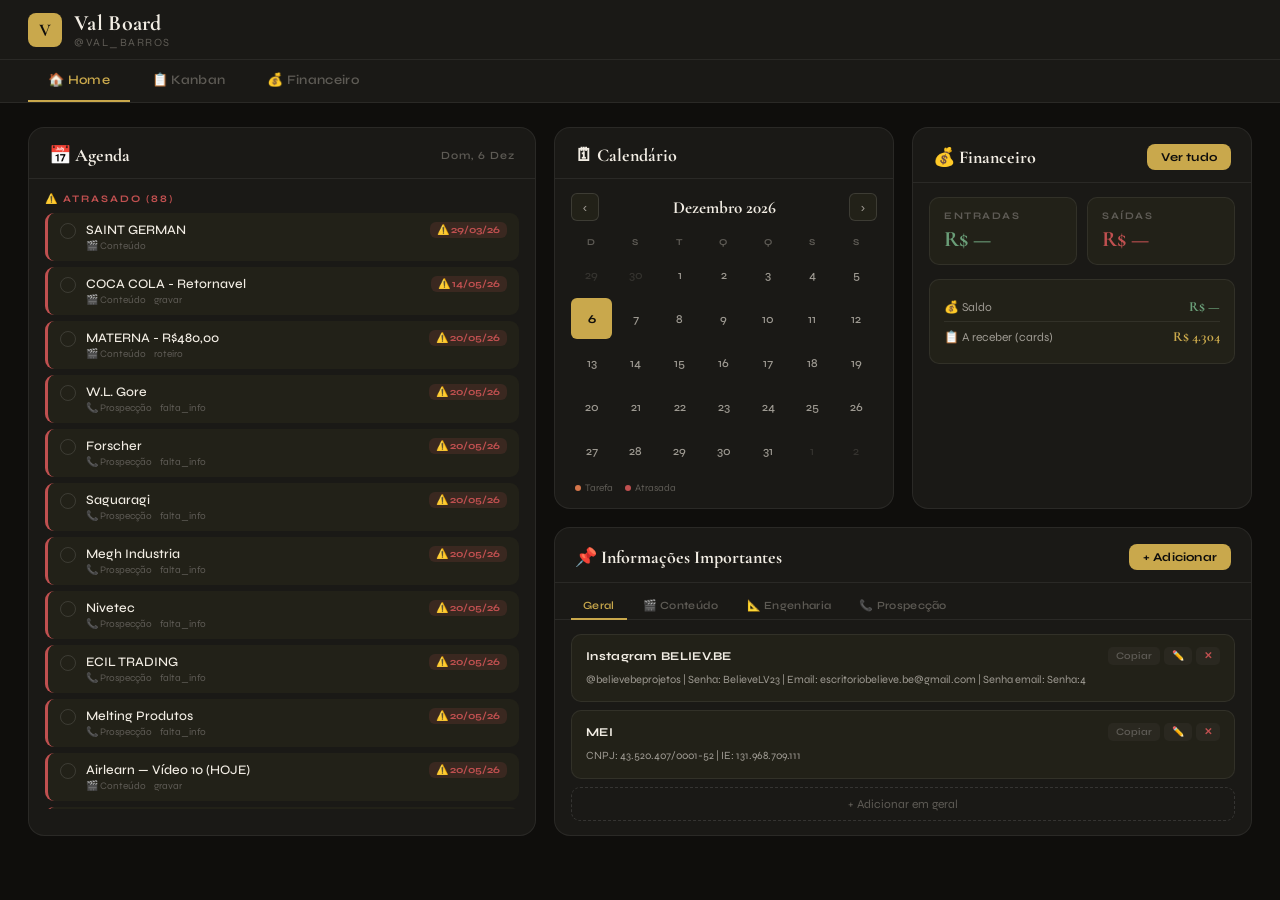
==== val-board.html @ 527e37a1 "Add files via upload" ====
<!DOCTYPE html>
<html lang="pt-BR">
<head>
<meta charset="UTF-8">
<meta name="viewport" content="width=device-width, initial-scale=1.0">
<title>Val Board – Gestão de Trabalhos</title>
<link href="https://fonts.googleapis.com/css2?family=Cormorant+Garamond:wght@600;700&family=Syne:wght@400;500;600;700&display=swap" rel="stylesheet">
<style>
* { margin: 0; padding: 0; box-sizing: border-box; }

:root {
  --bg: #0F0E0C;
  --surface: #1A1916;
  --surface2: #222118;
  --surface3: #2A2820;
  --border: rgba(255,255,255,0.07);
  --border2: rgba(255,255,255,0.12);
  --text: #F2EDE4;
  --text2: #9E9A92;
  --text3: #5E5B55;
  --gold: #C9A84C;
  --gold-dim: rgba(201,168,76,0.15);
  --gold-glow: rgba(201,168,76,0.08);
  --orange: #D4754A;
  --orange-dim: rgba(212,117,74,0.15);
  --blue: #5B8FA8;
  --blue-dim: rgba(91,143,168,0.15);
  --green: #6A9E78;
  --green-dim: rgba(106,158,120,0.15);
  --rose: #B87878;
  --rose-dim: rgba(184,120,120,0.15);
  --violet: #8B7AAD;
  --violet-dim: rgba(139,122,173,0.15);
  --red: #C05050;
  --red-dim: rgba(192,80,80,0.15);
}

body {
  font-family: 'Syne', sans-serif;
  background: var(--bg);
  color: var(--text);
  min-height: 100vh;
  overflow-x: hidden;
}

/* ── HEADER ── */
header {
  background: var(--surface);
  border-bottom: 1px solid var(--border);
  padding: 0 28px;
  height: 60px;
  display: flex;
  align-items: center;
  justify-content: space-between;
  position: sticky;
  top: 0;
  z-index: 100;
  backdrop-filter: blur(12px);
}

.brand {
  display: flex;
  align-items: center;
  gap: 12px;
}

.brand-icon {
  width: 34px;
  height: 34px;
  background: var(--gold);
  border-radius: 8px;
  display: flex;
  align-items: center;
  justify-content: center;
  font-family: 'Cormorant Garamond', serif;
  font-size: 18px;
  font-weight: 700;
  color: #0F0E0C;
  flex-shrink: 0;
}

.brand-name {
  font-family: 'Cormorant Garamond', serif;
  font-size: 22px;
  font-weight: 700;
  color: var(--text);
  letter-spacing: 0.3px;
}

.brand-handle {
  font-size: 11px;
  color: var(--text3);
  letter-spacing: 1.5px;
  text-transform: uppercase;
}

.header-right {
  display: flex;
  align-items: center;
  gap: 10px;
}

.btn-primary {
  background: var(--gold);
  color: #0F0E0C;
  border: none;
  padding: 9px 18px;
  border-radius: 8px;
  font-family: 'Syne', sans-serif;
  font-size: 13px;
  font-weight: 700;
  cursor: pointer;
  transition: all 0.2s;
  letter-spacing: 0.2px;
  white-space: nowrap;
}

.btn-primary:hover { background: #D4B460; transform: translateY(-1px); }

/* ── STATS ── */
.stats-row {
  display: flex;
  gap: 0;
  border-bottom: 1px solid var(--border);
  overflow-x: auto;
  background: var(--surface);
}

.stat-item {
  padding: 14px 28px;
  border-right: 1px solid var(--border);
  min-width: 140px;
  flex-shrink: 0;
}

.stat-value {
  font-family: 'Cormorant Garamond', serif;
  font-size: 26px;
  font-weight: 700;
  color: var(--text);
  line-height: 1;
  margin-bottom: 3px;
}

.stat-value.gold { color: var(--gold); }
.stat-value.green { color: var(--green); }
.stat-value.orange { color: var(--orange); }

.stat-label {
  font-size: 10px;
  color: var(--text3);
  letter-spacing: 1.5px;
  text-transform: uppercase;
  font-weight: 600;
}

/* ── FILTER BAR ── */
.filter-bar {
  padding: 12px 28px;
  display: flex;
  gap: 6px;
  align-items: center;
  border-bottom: 1px solid var(--border);
  overflow-x: auto;
  flex-wrap: wrap;
  background: var(--bg);
}

.filter-chip {
  padding: 5px 13px;
  border-radius: 20px;
  border: 1px solid var(--border2);
  background: var(--surface);
  font-family: 'Syne', sans-serif;
  font-size: 11px;
  font-weight: 600;
  cursor: pointer;
  color: var(--text2);
  transition: all 0.18s;
  white-space: nowrap;
  letter-spacing: 0.3px;
}

.filter-chip:hover, .filter-chip.active {
  border-color: var(--gold);
  color: var(--gold);
  background: var(--gold-dim);
}

.filter-chip.filter-due.active[data-due="overdue"] { border-color: var(--red); color: var(--red); background: var(--red-dim); }
.filter-chip.filter-due.active[data-due="today"] { border-color: var(--gold); color: var(--gold); background: var(--gold-dim); }
.filter-chip.filter-due.active[data-due="week"] { border-color: var(--blue); color: var(--blue); background: var(--blue-dim); }
.filter-chip.filter-due.active[data-due="nodue"] { border-color: var(--text3); color: var(--text2); background: var(--surface2); }
.filter-chip.filter-status.active { border-color: var(--violet); color: var(--violet); background: var(--violet-dim); }

.filter-chip.cat-conteudo.active { border-color: var(--orange); color: var(--orange); background: var(--orange-dim); }
.filter-chip.cat-engenharia.active { border-color: var(--blue); color: var(--blue); background: var(--blue-dim); }
.filter-chip.cat-prospeccao.active { border-color: var(--violet); color: var(--violet); background: var(--violet-dim); }
.filter-chip.cat-pessoal.active { border-color: var(--rose); color: var(--rose); background: var(--rose-dim); }

/* ── BOARD ── */
.board-wrap {
  padding: 24px 20px;
  overflow-x: auto;
  min-height: calc(100vh - 180px);
}

.board {
  display: flex;
  gap: 16px;
  align-items: flex-start;
  min-width: max-content;
}

/* ── COLUMNS ── */
.column {
  width: 290px;
  flex-shrink: 0;
  display: flex;
  flex-direction: column;
}

.col-header {
  display: flex;
  align-items: center;
  justify-content: space-between;
  padding: 0 4px;
  margin-bottom: 10px;
}

.col-title-wrap {
  display: flex;
  align-items: center;
  gap: 8px;
}

.col-bar {
  width: 3px;
  height: 18px;
  border-radius: 2px;
}

.col-name {
  font-size: 13px;
  font-weight: 700;
  color: var(--text);
  letter-spacing: 0.3px;
}

.col-badge {
  background: var(--surface2);
  color: var(--text3);
  border-radius: 10px;
  padding: 2px 8px;
  font-size: 11px;
  font-weight: 600;
}

.col-body {
  background: var(--surface);
  border-radius: 14px;
  border: 1px solid var(--border);
  padding: 10px;
  min-height: 120px;
  display: flex;
  flex-direction: column;
  gap: 8px;
  transition: border-color 0.2s, background 0.2s;
}

.col-body.drag-over {
  border-color: var(--gold);
  background: var(--gold-glow);
}

.col-add-btn {
  background: none;
  border: 1px dashed var(--border2);
  border-radius: 8px;
  padding: 8px 12px;
  width: 100%;
  cursor: pointer;
  font-family: 'Syne', sans-serif;
  font-size: 12px;
  color: var(--text3);
  transition: all 0.18s;
  text-align: left;
  display: flex;
  align-items: center;
  gap: 6px;
  margin-top: 2px;
}

.col-add-btn:hover {
  border-color: var(--gold);
  color: var(--gold);
  background: var(--gold-glow);
}

.empty-state {
  padding: 24px 0;
  text-align: center;
  color: var(--text3);
  font-size: 12px;
  line-height: 2;
}

/* ── CARDS ── */
.card {
  background: var(--surface2);
  border-radius: 10px;
  border: 1px solid var(--border);
  padding: 13px 14px;
  cursor: grab;
  transition: all 0.18s;
  position: relative;
  user-select: none;
  border-left: 3px solid transparent;
}

.card:hover {
  border-color: var(--border2);
  background: var(--surface3);
  transform: translateY(-1px);
  box-shadow: 0 6px 20px rgba(0,0,0,0.35);
}

.card.dragging { opacity: 0.4; cursor: grabbing; }

.card.cat-conteudo { border-left-color: var(--orange); }
.card.cat-engenharia { border-left-color: var(--blue); }
.card.cat-prospeccao { border-left-color: var(--violet); }
.card.cat-pessoal { border-left-color: var(--rose); }

.card-head {
  display: flex;
  align-items: flex-start;
  justify-content: space-between;
  gap: 8px;
  margin-bottom: 6px;
}

.card-title {
  font-size: 13px;
  font-weight: 600;
  color: var(--text);
  line-height: 1.45;
  flex: 1;
}

.card-menu {
  display: flex;
  gap: 2px;
  opacity: 0;
  transition: opacity 0.15s;
  flex-shrink: 0;
}

.card:hover .card-menu { opacity: 1; }

.card-btn {
  background: var(--surface3);
  border: none;
  cursor: pointer;
  padding: 4px 6px;
  border-radius: 5px;
  font-size: 12px;
  color: var(--text2);
  transition: all 0.15s;
  line-height: 1;
}

.card-btn:hover { background: var(--border2); color: var(--text); }

.card-desc {
  font-size: 11px;
  color: var(--text2);
  line-height: 1.55;
  margin-bottom: 10px;
}

.card-meta {
  display: flex;
  flex-wrap: wrap;
  gap: 5px;
  margin-bottom: 8px;
}

.chip {
  padding: 2px 8px;
  border-radius: 8px;
  font-size: 10px;
  font-weight: 700;
  letter-spacing: 0.5px;
  text-transform: uppercase;
}

.chip-conteudo { background: var(--orange-dim); color: var(--orange); }
.chip-engenharia { background: var(--blue-dim); color: var(--blue); }
.chip-prospeccao { background: var(--violet-dim); color: var(--violet); }
.chip-pessoal { background: var(--rose-dim); color: var(--rose); }
.chip-publi { background: var(--green-dim); color: var(--green); }
.chip-ugc { background: var(--gold-dim); color: var(--gold); }
.status-badge { padding: 2px 9px; border-radius: 8px; font-size: 10px; font-weight: 700; letter-spacing: 0.5px; display:inline-flex; align-items:center; gap:3px; }
.status-em_negociacao { background: rgba(91,143,168,0.2); color: #7AB8D4; }
.status-proposta_enviada { background: rgba(201,168,76,0.2); color: #D4B460; }
.status-fechado { background: rgba(106,158,120,0.25); color: #88CC99; }
.status-perdido { background: rgba(192,80,80,0.2); color: #D47070; }
.status-sem_interesse { background: rgba(255,255,255,0.06); color: #888480; }
.chip-urgente { background: var(--red-dim); color: var(--red); }
.chip-art { background: var(--blue-dim); color: var(--blue); }
.chip-medicao { background: rgba(106,158,120,0.15); color: #6A9E78; }
.chip-inicial { background: rgba(139,122,173,0.15); color: #8B7AAD; }
.chip-executivo { background: rgba(201,168,76,0.15); color: var(--gold); }
.chip-roteiro { background: rgba(91,143,168,0.18); color: #7AB8D4; }
.chip-gravar { background: rgba(212,117,74,0.18); color: #E8956A; }
.chip-editar { background: rgba(139,122,173,0.18); color: #A994CC; }
.chip-aguard_produto { background: rgba(201,168,76,0.18); color: #D4B460; }
.chip-aguard_aprov { background: rgba(192,80,80,0.18); color: #D47070; }
.chip-revisao { background: rgba(184,120,120,0.18); color: #CC9090; }
.chip-a_receber { background: rgba(106,158,120,0.22); color: #88CC99; }
.chip-ideia { background: rgba(255,255,255,0.06); color: #888480; }
.chip-apresentacao { background: rgba(91,143,168,0.18); color: #7AB8D4; }
.chip-reuniao { background: rgba(106,158,120,0.22); color: #88CC99; }
.chip-em_cotacao { background: rgba(201,168,76,0.22); color: #D4B460; }
.chip-linkedin { background: rgba(91,143,168,0.22); color: #5B8FA8; }
.chip-falta_info { background: rgba(192,80,80,0.18); color: #D47070; border: 1px dashed #D47070; }
.notes-preview li:hover > span:first-child { border-color: var(--gold) !important; background: var(--gold-dim); }
/* coluna mercado */
.col-mercado-bar { background: #6A9E78; }

/* ── NOTES EDITOR ── */
.notes-tabs {
  display: flex;
  gap: 2px;
  border-bottom: 1px solid var(--border);
  margin-bottom: 10px;
}

.notes-tab {
  padding: 6px 12px;
  background: none;
  border: none;
  border-bottom: 2px solid transparent;
  font-family: 'Syne', sans-serif;
  font-size: 11px;
  font-weight: 600;
  color: var(--text3);
  cursor: pointer;
  transition: all 0.15s;
  letter-spacing: 0.3px;
  margin-bottom: -1px;
}

.notes-tab.active { color: var(--gold); border-bottom-color: var(--gold); }
.notes-tab:hover { color: var(--text2); }

.notes-toolbar {
  display: flex;
  gap: 4px;
  flex-wrap: wrap;
  margin-bottom: 8px;
  padding: 6px 8px;
  background: var(--surface3);
  border-radius: 8px 8px 0 0;
  border: 1px solid var(--border2);
  border-bottom: none;
}

.notes-tool-btn {
  background: none;
  border: none;
  color: var(--text2);
  padding: 4px 8px;
  border-radius: 5px;
  cursor: pointer;
  font-size: 12px;
  font-family: 'Syne', sans-serif;
  font-weight: 600;
  transition: all 0.15s;
  line-height: 1;
}

.notes-tool-btn:hover { background: var(--border2); color: var(--text); }
.notes-tool-btn.separator { color: var(--border2); cursor: default; padding: 4px 2px; }
.notes-tool-btn.separator:hover { background: none; color: var(--border2); }

.notes-area {
  width: 100%;
  min-height: 200px;
  max-height: 400px;
  padding: 12px 14px;
  background: var(--surface2);
  border: 1px solid var(--border2);
  border-radius: 0 0 8px 8px;
  font-family: 'Syne', sans-serif;
  font-size: 13px;
  color: var(--text);
  outline: none;
  resize: vertical;
  line-height: 1.7;
  transition: border 0.18s;
}

.notes-area:focus { border-color: var(--gold); }

.notes-preview {
  min-height: 200px;
  max-height: 400px;
  overflow-y: auto;
  padding: 12px 14px;
  background: var(--surface2);
  border: 1px solid var(--border2);
  border-radius: 8px;
  font-size: 13px;
  color: var(--text2);
  line-height: 1.8;
  display: none;
}

.notes-preview.active { display: block; }

.notes-preview h1, .notes-preview h2, .notes-preview h3 {
  color: var(--text);
  font-family: 'Cormorant Garamond', serif;
  margin: 12px 0 6px;
}
.notes-preview h1 { font-size: 20px; }
.notes-preview h2 { font-size: 17px; }
.notes-preview h3 { font-size: 14px; color: var(--gold); }
.notes-preview strong { color: var(--text); font-weight: 700; }
.notes-preview em { color: var(--accent-light, #E8A870); font-style: italic; }
.notes-preview ul, .notes-preview ol { padding-left: 18px; margin: 6px 0; }
.notes-preview li { margin-bottom: 3px; }
.notes-preview hr { border: none; border-top: 1px solid var(--border2); margin: 12px 0; }
.notes-preview a { color: var(--blue); text-decoration: underline; }
.notes-preview code {
  background: var(--surface3);
  padding: 1px 5px;
  border-radius: 4px;
  font-family: monospace;
  font-size: 12px;
  color: var(--gold);
}
.notes-preview blockquote {
  border-left: 3px solid var(--gold);
  padding-left: 12px;
  color: var(--text3);
  margin: 8px 0;
}

/* Card note indicator */
.card-has-notes {
  display: inline-flex;
  align-items: center;
  gap: 3px;
  font-size: 10px;
  color: var(--text3);
  background: var(--surface3);
  padding: 2px 7px;
  border-radius: 6px;
  margin-top: 4px;
}
.chip-ugc { background: var(--gold-dim); color: var(--gold); }
.status-badge { padding: 2px 9px; border-radius: 8px; font-size: 10px; font-weight: 700; letter-spacing: 0.5px; display:inline-flex; align-items:center; gap:3px; }
.status-em_negociacao { background: rgba(91,143,168,0.2); color: #7AB8D4; }
.status-proposta_enviada { background: rgba(201,168,76,0.2); color: #D4B460; }
.status-fechado { background: rgba(106,158,120,0.25); color: #88CC99; }
.status-perdido { background: rgba(192,80,80,0.2); color: #D47070; }
.status-sem_interesse { background: rgba(255,255,255,0.06); color: #888480; }

.card-footer {
  display: flex;
  align-items: center;
  justify-content: space-between;
  gap: 6px;
}

.card-due {
  font-size: 10px;
  color: var(--text3);
  display: flex;
  align-items: center;
  gap: 4px;
  font-weight: 600;
  letter-spacing: 0.3px;
}

.card-due.overdue { color: var(--red); }
.card-due.soon { color: var(--gold); }

.card-value {
  font-family: 'Cormorant Garamond', serif;
  font-size: 15px;
  font-weight: 700;
  color: var(--gold);
  letter-spacing: 0.3px;
}

.priority-dot {
  width: 6px;
  height: 6px;
  border-radius: 50%;
  flex-shrink: 0;
}

.dot-high { background: var(--red); }
.dot-medium { background: var(--gold); }
.dot-low { background: var(--green); }

/* ── MODAL ── */
.overlay {
  display: none;
  position: fixed;
  inset: 0;
  background: rgba(0,0,0,0.75);
  z-index: 300;
  align-items: center;
  justify-content: center;
  padding: 20px;
  backdrop-filter: blur(4px);
}

.overlay.show { display: flex; }

.modal {
  background: var(--surface);
  border: 1px solid var(--border2);
  border-radius: 18px;
  padding: 28px;
  width: 100%;
  max-width: 520px;
  max-height: 90vh;
  overflow-y: auto;
  animation: popIn 0.22s ease;
  box-shadow: 0 30px 80px rgba(0,0,0,0.6);
}

@keyframes popIn {
  from { opacity: 0; transform: scale(0.95) translateY(10px); }
  to { opacity: 1; transform: scale(1) translateY(0); }
}

.modal-title {
  font-family: 'Cormorant Garamond', serif;
  font-size: 24px;
  font-weight: 700;
  color: var(--text);
  margin-bottom: 22px;
}

.form-group { margin-bottom: 14px; }

.form-label {
  display: block;
  font-size: 10px;
  font-weight: 700;
  letter-spacing: 1.8px;
  text-transform: uppercase;
  color: var(--text3);
  margin-bottom: 6px;
}

.form-input,
.form-select,
.form-textarea {
  width: 100%;
  padding: 10px 14px;
  background: var(--surface2);
  border: 1px solid var(--border2);
  border-radius: 9px;
  font-family: 'Syne', sans-serif;
  font-size: 13px;
  color: var(--text);
  outline: none;
  transition: border 0.18s;
  -webkit-appearance: none;
}

.form-input:focus,
.form-select:focus,
.form-textarea:focus {
  border-color: var(--gold);
}

.form-select option { background: var(--surface2); }
.form-textarea { resize: vertical; min-height: 70px; line-height: 1.5; }

.form-row {
  display: grid;
  grid-template-columns: 1fr 1fr;
  gap: 12px;
}

.form-row-3 {
  display: grid;
  grid-template-columns: 1fr 1fr 1fr;
  gap: 12px;
}

.currency-wrap { position: relative; }
.currency-symbol {
  position: absolute;
  left: 12px;
  top: 50%;
  transform: translateY(-50%);
  font-family: 'Cormorant Garamond', serif;
  font-size: 15px;
  color: var(--gold);
  font-weight: 700;
  pointer-events: none;
}

.currency-wrap .form-input { padding-left: 28px; }

.modal-actions {
  display: flex;
  gap: 10px;
  justify-content: flex-end;
  margin-top: 22px;
}

.btn-cancel {
  padding: 9px 18px;
  border-radius: 8px;
  border: 1px solid var(--border2);
  background: none;
  font-family: 'Syne', sans-serif;
  font-size: 13px;
  font-weight: 600;
  cursor: pointer;
  color: var(--text2);
  transition: all 0.18s;
}

.btn-cancel:hover { background: var(--surface2); color: var(--text); }

/* ── SCROLLBAR ── */
::-webkit-scrollbar { width: 5px; height: 5px; }
::-webkit-scrollbar-track { background: transparent; }
::-webkit-scrollbar-thumb { background: var(--surface3); border-radius: 3px; }

/* ── CONFIRM DELETE ── */
.confirm-overlay {
  display: none;
  position: fixed;
  inset: 0;
  background: rgba(0,0,0,0.75);
  z-index: 400;
  align-items: center;
  justify-content: center;
  padding: 20px;
}

.confirm-overlay.show { display: flex; }

.confirm-box {
  background: var(--surface);
  border: 1px solid var(--border2);
  border-radius: 14px;
  padding: 24px 28px;
  width: 100%;
  max-width: 360px;
  text-align: center;
  box-shadow: 0 20px 60px rgba(0,0,0,0.6);
  animation: popIn 0.18s ease;
}

.confirm-box h3 {
  font-family: 'Cormorant Garamond', serif;
  font-size: 20px;
  color: var(--text);
  margin-bottom: 8px;
}

.confirm-box p {
  font-size: 13px;
  color: var(--text2);
  margin-bottom: 20px;
  line-height: 1.6;
}

.confirm-actions { display: flex; gap: 10px; justify-content: center; }

.btn-danger {
  padding: 9px 20px;
  border-radius: 8px;
  border: none;
  background: var(--red);
  color: white;
  font-family: 'Syne', sans-serif;
  font-size: 13px;
  font-weight: 700;
  cursor: pointer;
  transition: all 0.18s;
}

.btn-danger:hover { filter: brightness(1.15); }

/* ── NAV TABS ── */
.nav-tabs {
  display: flex;
  gap: 2px;
  padding: 0 28px;
  background: var(--surface);
  border-bottom: 1px solid var(--border);
}

.nav-tab {
  padding: 12px 20px;
  background: none;
  border: none;
  border-bottom: 2px solid transparent;
  font-family: 'Syne', sans-serif;
  font-size: 13px;
  font-weight: 600;
  color: var(--text3);
  cursor: pointer;
  transition: all 0.18s;
  letter-spacing: 0.3px;
  display: flex;
  align-items: center;
  gap: 7px;
}

.nav-tab:hover { color: var(--text2); }
.nav-tab.active { color: var(--gold); border-bottom-color: var(--gold); }

/* ── PAGE VIEWS ── */
.page { display: none; }
.page.active { display: block; }

/* ── HOME PAGE ── */
.home-wrap {
  padding: 24px 28px;
  max-width: 1400px;
  margin: 0 auto;
}

.home-grid {
  display: grid;
  grid-template-columns: 1fr;
  gap: 16px;
}

@media (min-width: 768px) {
  .home-grid {
    grid-template-columns: 1fr 1fr;
    gap: 18px;
  }
  .home-agenda {
    grid-row: span 2;
  }
}

@media (min-width: 1100px) {
  .home-grid {
    grid-template-columns: 1fr 340px 340px;
  }
  .home-agenda {
    grid-row: span 2;
  }
}

/* ── HOME SECTIONS ── */
.home-section {
  background: var(--surface);
  border: 1px solid var(--border);
  border-radius: 16px;
  overflow: hidden;
}

.home-section-head {
  display: flex;
  align-items: center;
  justify-content: space-between;
  padding: 16px 20px 12px;
  border-bottom: 1px solid var(--border);
}

.home-section-title {
  font-family: 'Cormorant Garamond', serif;
  font-size: 18px;
  font-weight: 700;
  color: var(--text);
  display: flex;
  align-items: center;
  gap: 8px;
}

.home-section-body { padding: 14px 16px; }

/* ── TODAY / TASKS SECTION ── */
.task-group { margin-bottom: 16px; }

.task-group-label {
  font-size: 10px;
  font-weight: 700;
  letter-spacing: 2px;
  text-transform: uppercase;
  margin-bottom: 8px;
  display: flex;
  align-items: center;
  gap: 6px;
}

.label-overdue { color: var(--red); }
.label-today { color: var(--gold); }
.label-soon { color: var(--blue); }

.task-item {
  display: flex;
  align-items: flex-start;
  gap: 10px;
  padding: 9px 12px;
  background: var(--surface2);
  border-radius: 9px;
  margin-bottom: 6px;
  border-left: 3px solid transparent;
  cursor: pointer;
  transition: all 0.15s;
}

.task-item:hover { background: var(--surface3); }
.task-item.overdue { border-left-color: var(--red); }
.task-item.today { border-left-color: var(--gold); }
.task-item.soon { border-left-color: var(--blue); }

.task-check {
  width: 16px;
  height: 16px;
  border-radius: 50%;
  border: 1.5px solid var(--border2);
  flex-shrink: 0;
  margin-top: 1px;
  cursor: pointer;
  transition: all 0.15s;
}

.task-check:hover { border-color: var(--gold); background: var(--gold-dim); }

.task-info { flex: 1; min-width: 0; }

.task-name {
  font-size: 13px;
  font-weight: 500;
  color: var(--text);
  white-space: nowrap;
  overflow: hidden;
  text-overflow: ellipsis;
  margin-bottom: 2px;
}

.task-meta {
  font-size: 10px;
  color: var(--text3);
  display: flex;
  gap: 8px;
}

.task-due-badge {
  font-size: 10px;
  font-weight: 700;
  padding: 2px 7px;
  border-radius: 6px;
  flex-shrink: 0;
}

.badge-overdue { background: var(--red-dim); color: var(--red); }
.badge-today { background: var(--gold-dim); color: var(--gold); }
.badge-soon { background: var(--blue-dim); color: var(--blue); }

.no-tasks {
  text-align: center;
  padding: 24px;
  color: var(--text3);
  font-size: 13px;
}

/* ── CALENDAR ── */
.calendar-wrap { padding: 14px 16px; }

.cal-nav {
  display: flex;
  align-items: center;
  justify-content: space-between;
  margin-bottom: 12px;
}

.cal-month {
  font-family: 'Cormorant Garamond', serif;
  font-size: 17px;
  font-weight: 700;
  color: var(--text);
}

.cal-nav-btn {
  background: var(--surface2);
  border: 1px solid var(--border2);
  color: var(--text2);
  width: 28px;
  height: 28px;
  border-radius: 6px;
  cursor: pointer;
  font-size: 13px;
  transition: all 0.15s;
  display: flex;
  align-items: center;
  justify-content: center;
}

.cal-nav-btn:hover { background: var(--surface3); color: var(--text); }

.cal-grid {
  display: grid;
  grid-template-columns: repeat(7, 1fr);
  gap: 3px;
}

.cal-day-name {
  font-size: 9px;
  font-weight: 700;
  letter-spacing: 1px;
  text-transform: uppercase;
  color: var(--text3);
  text-align: center;
  padding: 4px 0;
}

.cal-day {
  aspect-ratio: 1;
  display: flex;
  align-items: center;
  justify-content: center;
  border-radius: 6px;
  font-size: 12px;
  color: var(--text2);
  cursor: pointer;
  transition: all 0.15s;
  position: relative;
  font-weight: 500;
}

.cal-day:hover { background: var(--surface2); color: var(--text); }
.cal-day.other-month { color: var(--text3); opacity: 0.4; }
.cal-day.today { background: var(--gold); color: #0F0E0C; font-weight: 700; }
.cal-day.has-task::after {
  content: '';
  position: absolute;
  bottom: 3px;
  left: 50%;
  transform: translateX(-50%);
  width: 4px;
  height: 4px;
  border-radius: 50%;
  background: var(--orange);
}
.cal-day.today.has-task::after { background: #0F0E0C; }
.cal-day.has-overdue::after { background: var(--red); }

/* ── FINANCIAL ── */
.fin-grid {
  display: grid;
  grid-template-columns: 1fr 1fr;
  gap: 10px;
  margin-bottom: 14px;
}

.fin-card {
  background: var(--surface2);
  border-radius: 10px;
  padding: 12px 14px;
  border: 1px solid var(--border);
}

.fin-label {
  font-size: 10px;
  font-weight: 700;
  letter-spacing: 1.5px;
  text-transform: uppercase;
  color: var(--text3);
  margin-bottom: 4px;
}

.fin-value {
  font-family: 'Cormorant Garamond', serif;
  font-size: 22px;
  font-weight: 700;
}

.fin-value.receivable { color: var(--gold); }
.fin-value.received { color: var(--green); }
.fin-value.engenharia { color: var(--blue); }
.fin-value.conteudo { color: var(--orange); }

.fin-breakdown {
  background: var(--surface2);
  border-radius: 10px;
  padding: 12px 14px;
  border: 1px solid var(--border);
}

.fin-row {
  display: flex;
  align-items: center;
  justify-content: space-between;
  padding: 6px 0;
  border-bottom: 1px solid var(--border);
  font-size: 12px;
}

.fin-row:last-child { border-bottom: none; }
.fin-row-label { color: var(--text2); display: flex; align-items: center; gap: 6px; }
.fin-row-val { font-weight: 700; color: var(--text); font-family: 'Cormorant Garamond', serif; font-size: 14px; }

/* ── INFO / LOGINS ── */
.info-tabs {
  display: flex;
  gap: 4px;
  padding: 10px 16px 0;
  border-bottom: 1px solid var(--border);
  flex-wrap: wrap;
}

.info-tab {
  padding: 6px 12px;
  background: none;
  border: none;
  border-bottom: 2px solid transparent;
  font-family: 'Syne', sans-serif;
  font-size: 11px;
  font-weight: 600;
  color: var(--text3);
  cursor: pointer;
  transition: all 0.15s;
  letter-spacing: 0.3px;
  margin-bottom: -1px;
}

.info-tab.active { color: var(--gold); border-bottom-color: var(--gold); }
.info-tab:hover { color: var(--text2); }

.info-panel { display: none; padding: 14px 16px; }
.info-panel.active { display: block; }

.info-item {
  background: var(--surface2);
  border-radius: 10px;
  padding: 12px 14px;
  margin-bottom: 8px;
  border: 1px solid var(--border);
  position: relative;
}

.info-item-head {
  display: flex;
  align-items: center;
  justify-content: space-between;
  margin-bottom: 6px;
}

.info-item-title {
  font-size: 12px;
  font-weight: 700;
  color: var(--text);
  letter-spacing: 0.3px;
}

.info-item-body {
  font-size: 11px;
  color: var(--text2);
  line-height: 1.7;
  white-space: pre-wrap;
  word-break: break-all;
}

.info-copy-btn {
  background: var(--surface3);
  border: none;
  color: var(--text3);
  padding: 3px 8px;
  border-radius: 5px;
  font-size: 10px;
  cursor: pointer;
  transition: all 0.15s;
  font-family: 'Syne', sans-serif;
  font-weight: 600;
}

.info-copy-btn:hover { background: var(--border2); color: var(--text); }

.info-add-btn {
  width: 100%;
  padding: 9px;
  background: none;
  border: 1px dashed var(--border2);
  border-radius: 9px;
  color: var(--text3);
  font-family: 'Syne', sans-serif;
  font-size: 12px;
  cursor: pointer;
  transition: all 0.15s;
  display: flex;
  align-items: center;
  justify-content: center;
  gap: 6px;
}

.info-add-btn:hover { border-color: var(--gold); color: var(--gold); background: var(--gold-glow); }

/* ── INFO MODAL ── */
.info-modal {
  background: var(--surface);
  border: 1px solid var(--border2);
  border-radius: 18px;
  padding: 28px;
  width: 100%;
  max-width: 440px;
  box-shadow: 0 30px 80px rgba(0,0,0,0.6);
  animation: popIn 0.22s ease;
}

/* ── RESPONSIVE ── */
@media (max-width: 1100px) {
  .home-grid { grid-template-columns: 1fr 1fr; }
}
/* Mobile first */
.home-wrap { padding: 12px; }

@media (min-width: 768px) {
  .home-wrap { padding: 20px 24px; }
  .home-info { grid-column: 2 / 3; }
}

@media (min-width: 1100px) {
  .home-wrap { padding: 24px 28px; }
  .home-info { grid-column: 2 / 4; }
}

@media (max-width: 767px) {
  .nav-tab { padding: 10px 10px; font-size: 11px; gap: 4px; }
  .stats-row { flex-wrap: nowrap; overflow-x: auto; }
  .stat-item { min-width: 90px; padding: 10px 14px; }
  .stat-value { font-size: 20px; }
  .home-section-title { font-size: 15px; }
  .board-wrap { padding: 10px 6px; }
  .column { width: 250px; }
  .task-item { padding: 8px 10px; }
  .task-name { font-size: 12px; }
  .home-section-body { padding: 10px 12px; }
  .header { padding: 0 16px; }
  .brand-name { font-size: 18px; }
}
</style>
</head>
<body>

<!-- HEADER -->
<header>
  <div class="brand">
    <div class="brand-icon">V</div>
    <div>
      <div class="brand-name">Val Board</div>
      <div class="brand-handle">@val_barros</div>
    </div>
  </div>
  <div class="header-right" style="display:flex;align-items:center;gap:10px;">
    <span id="syncStatus" style="font-size:10px;color:var(--text3);letter-spacing:1px;"></span>
    <button class="btn-primary" id="btnNovaTask" onclick="openModal()" style="display:none">+ Nova tarefa</button>
  </div>
</header>

<!-- NAV TABS -->
<div class="nav-tabs">
  <button class="nav-tab active" onclick="switchPage('home',this)">🏠 Home</button>
  <button class="nav-tab" onclick="switchPage('kanban',this)">📋 Kanban</button>
  <button class="nav-tab" onclick="switchPage('financeiro',this)">💰 Financeiro</button>
</div>

<!-- HOME PAGE -->
<div id="page-home" class="page active">
  <div class="home-wrap">
    <div class="home-grid">

      <!-- AGENDA — ocupa coluna 1 inteira no desktop, full no mobile -->
      <div class="home-section home-agenda">
        <div class="home-section-head">
          <span class="home-section-title">📅 Agenda</span>
          <span id="todayLabel" style="font-size:11px;color:var(--text3);font-weight:600;letter-spacing:1px;"></span>
        </div>
        <div class="home-section-body" id="agendaBody" style="overflow-y:auto;max-height:70vh;"></div>
      </div>

      <!-- CALENDÁRIO -->
      <div class="home-section home-calendar">
        <div class="home-section-head">
          <span class="home-section-title">🗓 Calendário</span>
        </div>
        <div class="calendar-wrap" id="calWrap"></div>
      </div>

      <!-- FINANCEIRO -->
      <div class="home-section home-fin">
        <div class="home-section-head">
          <span class="home-section-title">💰 Financeiro</span>
          <button class="btn-primary" style="font-size:12px;padding:6px 14px;" onclick="switchPage('financeiro', document.querySelectorAll('.nav-tab')[2])">Ver tudo</button>
        </div>
        <div class="home-section-body" id="finBody"></div>
      </div>

      <!-- INFORMAÇÕES IMPORTANTES -->
      <div class="home-section home-info">
        <div class="home-section-head">
          <span class="home-section-title">📌 Informações Importantes</span>
          <button class="btn-primary" style="font-size:12px;padding:6px 14px;" onclick="openInfoModal()">+ Adicionar</button>
        </div>
        <div class="info-tabs" id="infoTabs">
          <button class="info-tab active" onclick="switchInfo('geral',this)">Geral</button>
          <button class="info-tab" onclick="switchInfo('conteudo',this)">🎬 Conteúdo</button>
          <button class="info-tab" onclick="switchInfo('engenharia',this)">📐 Engenharia</button>
          <button class="info-tab" onclick="switchInfo('prospeccao',this)">📞 Prospecção</button>
        </div>
        <div id="infoPanel-geral" class="info-panel active"></div>
        <div id="infoPanel-conteudo" class="info-panel"></div>
        <div id="infoPanel-engenharia" class="info-panel"></div>
        <div id="infoPanel-prospeccao" class="info-panel"></div>
      </div>

    </div>
  </div>
</div>

<!-- KANBAN PAGE -->
<div id="page-kanban" class="page">
  <div class="stats-row" id="statsRow"></div>
  <div class="filter-bar" style="flex-direction:column;align-items:flex-start;gap:8px;padding:12px 28px;">
    <div style="display:flex;gap:6px;align-items:center;flex-wrap:wrap;">
      <span style="font-size:10px;font-weight:700;letter-spacing:1.5px;text-transform:uppercase;color:var(--text3);margin-right:4px;">Área</span>
      <button class="filter-chip active" data-filter="all" onclick="setFilter('all',this)">Tudo</button>
      <button class="filter-chip cat-conteudo" data-filter="conteudo" onclick="setFilter('conteudo',this)">🎬 Conteúdo</button>
      <button class="filter-chip cat-engenharia" data-filter="engenharia" onclick="setFilter('engenharia',this)">📐 Engenharia</button>
      <button class="filter-chip cat-prospeccao" data-filter="prospeccao" onclick="setFilter('prospeccao',this)">📞 Prospecção</button>
      <button class="filter-chip cat-pessoal" data-filter="pessoal" onclick="setFilter('pessoal',this)">🏠 Pessoal</button>
    </div>
    <div id="tipoFilterRow" style="display:none;gap:6px;align-items:center;flex-wrap:wrap;">
      <span style="font-size:10px;font-weight:700;letter-spacing:1.5px;text-transform:uppercase;color:var(--text3);margin-right:4px;">Tipo</span>
      <div id="tipoFilterChips" style="display:flex;gap:6px;flex-wrap:wrap;"></div>
    </div>
    <div id="statusFilterRow" style="display:none;gap:6px;align-items:center;flex-wrap:wrap;">
      <span style="font-size:10px;font-weight:700;letter-spacing:1.5px;text-transform:uppercase;color:var(--text3);margin-right:4px;">Status</span>
      <button class="filter-chip filter-status" data-status="all" onclick="setStatusFilter('all',this)">Todos</button>
      <button class="filter-chip filter-status" data-status="em_negociacao" onclick="setStatusFilter('em_negociacao',this)">🤝 Em negociação</button>
      <button class="filter-chip filter-status" data-status="proposta_enviada" onclick="setStatusFilter('proposta_enviada',this)">📄 Proposta enviada</button>
      <button class="filter-chip filter-status" data-status="fechado" onclick="setStatusFilter('fechado',this)">✅ Fechado</button>
      <button class="filter-chip filter-status" data-status="perdido" onclick="setStatusFilter('perdido',this)">❌ Perdido</button>
      <button class="filter-chip filter-status" data-status="sem_interesse" onclick="setStatusFilter('sem_interesse',this)">🚫 Sem interesse</button>
    </div>
    <div style="display:flex;gap:6px;align-items:center;flex-wrap:wrap;">
      <span style="font-size:10px;font-weight:700;letter-spacing:1.5px;text-transform:uppercase;color:var(--text3);margin-right:4px;">Prazo</span>
      <button class="filter-chip filter-due" data-due="all" onclick="setDueFilter('all',this)">Todos</button>
      <button class="filter-chip filter-due" data-due="overdue" onclick="setDueFilter('overdue',this)">⚠️ Atrasado</button>
      <button class="filter-chip filter-due" data-due="today" onclick="setDueFilter('today',this)">⭐ Hoje</button>
      <button class="filter-chip filter-due" data-due="week" onclick="setDueFilter('week',this)">📅 Esta semana</button>
      <button class="filter-chip filter-due" data-due="nodue" onclick="setDueFilter('nodue',this)">Sem prazo</button>

    </div>
  </div>
  <div class="board-wrap">
    <div class="board" id="board"></div>
  </div>
</div>

<!-- MODAL NOVA/EDITAR TAREFA -->
<div class="overlay" id="overlay" onclick="overlayClick(event)">
  <div class="modal">
    <div class="modal-title" id="modalTitle">Nova Tarefa</div>

    <div class="form-group">
      <label class="form-label">Título *</label>
      <input class="form-input" id="fTitle" type="text" placeholder="Nome do trabalho ou demanda..." />
    </div>

    <div class="form-group">
      <label class="form-label">Descrição breve</label>
      <input class="form-input" id="fDesc" type="text" placeholder="Cliente, link principal, resumo rápido..." />
    </div>

    <div class="form-group">
      <label class="form-label">Anotações <span style="color:var(--text3);font-weight:400;font-size:10px;letter-spacing:0">(roteiro, briefing, observações...)</span></label>
      <div class="notes-tabs">
        <button class="notes-tab active" onclick="switchNoteTab('edit',this)">✏️ Editar</button>
        <button class="notes-tab" onclick="switchNoteTab('preview',this)">👁 Preview</button>
      </div>
      <div class="notes-toolbar">
        <button class="notes-tool-btn" onclick="notesInsert('**','**')" title="Negrito"><b>B</b></button>
        <button class="notes-tool-btn" onclick="notesInsert('*','*')" title="Itálico"><i>I</i></button>
        <button class="notes-tool-btn" onclick="notesInsert('### ','')" title="Título">H</button>
        <span class="notes-tool-btn separator">|</span>
        <button class="notes-tool-btn" onclick="notesInsertLine('- ')" title="Lista">≡</button>
        <button class="notes-tool-btn" onclick="notesInsertLine('1. ')" title="Lista numerada">1.</button>
        <button class="notes-tool-btn" onclick="notesInsertLine('- [ ] ')" title="Checklist">☑</button>
        <span class="notes-tool-btn separator">|</span>
        <button class="notes-tool-btn" onclick="notesInsert('`','`')" title="Código">{ }</button>
        <button class="notes-tool-btn" onclick="notesInsertLine('> ')" title="Citação">"</button>
        <button class="notes-tool-btn" onclick="notesInsertLine('---')" title="Divisor">—</button>
      </div>
      <textarea class="notes-area" id="fNotes" placeholder="Escreva aqui roteiros, briefings, checklist, links, observações...

Dicas de formatação:
**negrito**  *itálico*  ### título
- item de lista
- [ ] checklist
--- divisor"></textarea>
      <div class="notes-preview" id="notesPreview"></div>
    </div>

    <div class="form-row">
      <div class="form-group">
        <label class="form-label">Área</label>
        <select class="form-select" id="fCat" onchange="updateTagSelect(this.value,'')">
          <option value="conteudo">🎬 Conteúdo</option>
          <option value="engenharia">📐 Engenharia</option>
          <option value="prospeccao">📞 Prospecção</option>
          <option value="pessoal">🏠 Pessoal</option>
        </select>
      </div>
      <div class="form-group">
        <label class="form-label">Tipo</label>
        <select class="form-select" id="fTag"></select>
      </div>
    </div>

    <div class="form-row-3">
      <div class="form-group">
        <label class="form-label">Valor (R$)</label>
        <div class="currency-wrap">
          <span class="currency-symbol">R$</span>
          <input class="form-input" id="fValue" type="number" min="0" step="0.01" placeholder="0,00" />
        </div>
      </div>
      <div class="form-group" id="dueGroup">
        <label class="form-label" id="dueLabel">📅 Prazo / Entrega</label>
        <input class="form-input" id="fDue" type="date" />
      </div>
      <div class="form-group" id="payDateGroup" style="display:none">
        <label class="form-label">💰 Receb. Pagamento</label>
        <input class="form-input" id="fPayDate" type="date" />
      </div>
      <div class="form-group">
        <label class="form-label">Prioridade</label>
        <select class="form-select" id="fPrio">
          <option value="medium">Média</option>
          <option value="high">Alta</option>
          <option value="low">Baixa</option>
        </select>
      </div>
    </div>

    <div class="form-group">
      <label class="form-label">Coluna</label>
      <select class="form-select" id="fCol">
        <option value="backlog">📋 Backlog</option>
        <option value="doing">⚡ Em andamento</option>
        <option value="review">⏳ Aguardando / Revisão</option>
        <option value="done">✅ Concluído</option>
      </select>
    </div>

    <div class="form-group" id="statusGroup" style="display:none">
      <label class="form-label">Status da negociação</label>
      <select class="form-select" id="fStatus">
        <option value="">— em aberto —</option>
        <option value="em_negociacao">🤝 Em negociação</option>
        <option value="proposta_enviada">📄 Proposta enviada</option>
        <option value="fechado">✅ Fechado</option>
        <option value="perdido">❌ Perdido</option>
        <option value="sem_interesse">🚫 Sem interesse</option>
      </select>
    </div>

    <div class="modal-actions">
      <button class="btn-cancel" onclick="closeModal()">Cancelar</button>
      <button class="btn-primary" onclick="saveCard()">Salvar tarefa</button>
    </div>
  </div>
</div>

<!-- CONFIRM DELETE -->
<div class="confirm-overlay" id="confirmOverlay">
  <div class="confirm-box">
    <h3>Excluir tarefa?</h3>
    <p>Essa ação não pode ser desfeita.</p>
    <div class="confirm-actions">
      <button class="btn-cancel" onclick="closeConfirm()">Cancelar</button>
      <button class="btn-danger" onclick="confirmDelete()">Excluir</button>
    </div>
  </div>
</div>

<script>
// ── CONFIG ──────────────────────────────────────────────────────────
const COLS = [
  { id: 'backlog',  label: '📋 Backlog',              color: '#9E9A92' },
  { id: 'doing',   label: '⚡ Em andamento',          color: '#C9A84C' },
  { id: 'review',  label: '⏳ Aguardando / Revisão',  color: '#5B8FA8' },
  { id: 'done',    label: '✅ Concluído',              color: '#6A9E78' },
];

const COLS_PESSOAL = [
  { id: 'doing',   label: '⭐ Hoje / Urgente',        color: '#C8824A' },
  { id: 'backlog', label: '📅 Compromissos',          color: '#6B9EBF' },
  { id: 'review',  label: '🏠 Rotina / Casa',         color: '#8B7BAD' },
  { id: 'mercado', label: '🛒 Lista do Mercado',      color: '#6A9E78' },
  { id: 'done',    label: '✅ Concluído',              color: '#6A9E78' },
];

const CAT_LABELS = { conteudo:'Conteúdo', engenharia:'Engenharia', prospeccao:'Prospecção', pessoal:'Pessoal' };
const CAT_EMOJI  = { conteudo:'🎬', engenharia:'📐', prospeccao:'📞', pessoal:'🏠' };

const STATUS_LABELS = {
  em_negociacao: '🤝 Em negociação',
  proposta_enviada: '📄 Proposta enviada',
  fechado: '✅ Fechado',
  perdido: '❌ Perdido',
  sem_interesse: '🚫 Sem interesse',
};

const CAT_TAGS = {
  conteudo:    [ {v:'', l:'— nenhum —'}, {v:'roteiro', l:'Roteiro'}, {v:'gravar', l:'Gravar'}, {v:'editar', l:'Editar'}, {v:'aguard_produto', l:'Aguard. Produto'}, {v:'aguard_aprov', l:'Aguard. Aprovação'}, {v:'revisao', l:'Revisão'}, {v:'a_receber', l:'À Receber'}, {v:'publi', l:'Publicado'}, {v:'ideia', l:'Ideia'}, {v:'urgente', l:'Urgente'} ],
  engenharia:  [ {v:'', l:'— nenhum —'}, {v:'art', l:'ART'}, {v:'medicao', l:'Medição'}, {v:'inicial', l:'Inicial'}, {v:'executivo', l:'Executivo'} ],
  prospeccao:  [ {v:'', l:'— nenhum —'}, {v:'falta_info', l:'⚠️ Falta Informações'} ],
  pessoal:     [ {v:'', l:'— nenhum —'} ],
};

function updateTagSelect(cat, currentVal) {
  const sel = document.getElementById('fTag');
  const opts = CAT_TAGS[cat] || CAT_TAGS.conteudo;
  sel.innerHTML = opts.map(o => `<option value="${o.v}"${o.v === currentVal ? ' selected' : ''}>${o.l}</option>`).join('');
  // Status só para prospecção
  const sg = document.getElementById('statusGroup');
  if (sg) sg.style.display = cat === 'prospeccao' ? 'block' : 'none';
  // Data de pagamento só para conteudo e engenharia
  const pg = document.getElementById('payDateGroup');
  const dl = document.getElementById('dueLabel');
  if (pg) pg.style.display = (cat === 'conteudo' || cat === 'engenharia') ? 'block' : 'none';
  if (dl) dl.textContent = cat === 'engenharia' ? '📅 Entrega do trabalho' :
                           cat === 'conteudo'   ? '📅 Data de entrega'    : '📅 Prazo';
}

// ── STATE ────────────────────────────────────────────────────────────
let cards = loadCards();
let filter = 'all';
let dueFilter = 'all';
let statusFilter = 'all';
let tagFilter = 'all';
let editId = null;
let deleteId = null;
let dragId = null;

// ── SUPABASE CONFIG ──────────────────────────────────────
const SUPA_URL = 'https://ygtjuywxdxfluqwhczxe.supabase.co';
const SUPA_KEY = 'eyJhbGciOiJIUzI1NiIsInR5cCI6IkpXVCJ9.eyJpc3MiOiJzdXBhYmFzZSIsInJlZiI6InlndGp1eXd4ZHhmbHVxd2hjenhlIiwicm9sZSI6ImFub24iLCJpYXQiOjE3NzkzNDA2MDcsImV4cCI6MjA5NDkxNjYwN30.Sm16ntSzA3KOzrSK5nkcXIO0NlhNTey0XFq58twMHGk';

async function supaFetch(path, options = {}) {
  const res = await fetch(SUPA_URL + path, {
    ...options,
    headers: {
      'apikey': SUPA_KEY,
      'Authorization': 'Bearer ' + SUPA_KEY,
      'Content-Type': 'application/json',
      'Prefer': 'return=minimal',
      ...(options.headers || {}),
    }
  });
  if (options.method === 'GET' || !options.method) {
    try { return await res.json(); } catch(e) { return []; }
  }
  return res;
}

// Carregar cards do Supabase (merge com defaultCards)
async function loadCardsFromDB() {
  try {
    const saved = await supaFetch('/rest/v1/cards?select=*');
    if (!saved || !Array.isArray(saved) || saved.length === 0) {
      // Primeira vez: salvar todos os cards defaults no banco
      cards = defaultCards();
      await saveAllCardsToDB();
      render();
      renderHome();
      return;
    }
    // Merge: defaultCards como base + dados do banco por cima
    const base = defaultCards();
    const savedMap = {};
    saved.forEach(c => savedMap[c.card_id] = c);
    cards = base.map(c => {
      if (savedMap[c.id]) {
        const s = savedMap[c.id];
        return { ...c,
          col: s.col || c.col,
          due: s.due || c.due,
          payDate: s.pay_date || c.payDate,
          value: s.value !== null ? s.value : c.value,
          prio: s.prio || c.prio,
          tag: s.tag !== undefined ? s.tag : c.tag,
          status: s.status !== undefined ? s.status : c.status,
          notes: s.notes || c.notes,
          desc: s.description || c.desc,
          title: s.title || c.title,
        };
      }
      return c;
    });
    // Adicionar cards novos que estão no banco mas não no defaultCards
    const baseIds = new Set(base.map(c => c.id));
    saved.forEach(s => {
      if (!baseIds.has(s.card_id)) {
        cards.push({
          id: s.card_id, title: s.title, desc: s.desc || '',
          notes: s.notes || '', cat: s.cat, tag: s.tag || '',
          status: s.status || '', value: s.value || 0,
          due: s.due || '', payDate: s.pay_date || '',
          prio: s.prio || 'medium', col: s.col,
        });
      }
    });
    render();
    renderHome();
  } catch(e) {
    console.error('Erro ao carregar do Supabase:', e);
    cards = defaultCards();
    render();
    renderHome();
  }
}

async function saveAllCardsToDB() {
  const rows = cards.map(c => ({
    card_id: c.id, title: c.title, description: c.desc || '',
    notes: c.notes || '', cat: c.cat, tag: c.tag || '',
    status: c.status || '', value: c.value || 0,
    due: c.due || null, pay_date: c.payDate || null,
    prio: c.prio || 'medium', col: c.col,
  }));
  // Upsert em lotes de 50
  for (let i = 0; i < rows.length; i += 50) {
    const batch = rows.slice(i, i + 50);
    await supaFetch('/rest/v1/cards', {
      method: 'POST',
      headers: { 'Prefer': 'resolution=merge-duplicates,return=minimal' },
      body: JSON.stringify(batch),
    });
  }
}

async function saveCardToDB(c) {
  const el = document.getElementById('syncStatus');
  if (el) el.textContent = '⟳ salvando...';
  try {
    await supaFetch('/rest/v1/cards', {
      method: 'POST',
      headers: { 'Prefer': 'resolution=merge-duplicates,return=minimal' },
      body: JSON.stringify([{
        card_id: c.id, title: c.title, description: c.desc || '',
        notes: c.notes || '', cat: c.cat, tag: c.tag || '',
        status: c.status || '', value: c.value || 0,
        due: c.due || null, pay_date: c.payDate || null,
        prio: c.prio || 'medium', col: c.col,
      }]),
    });
    if (el) { el.textContent = '✓ salvo'; setTimeout(() => { if(el) el.textContent = ''; }, 2000); }
  } catch(e) {
    if (el) { el.textContent = '✗ erro'; setTimeout(() => { if(el) el.textContent = ''; }, 3000); }
  }
}

async function deleteCardFromDB(id) {
  await supaFetch('/rest/v1/cards?card_id=eq.' + id, { method: 'DELETE' });
}

function loadCards() {
  return defaultCards(); // usado só como fallback inicial
}

function defaultCards() {
  return [
    {id:uid(),title:"VIDEOS E FOTOS APTO",desc:"",cat:"conteudo",tag:"ideia",value:0,due:"",prio:"medium",col:"backlog"},
    {id:uid(),title:"Canetinhas",desc:"",cat:"conteudo",tag:"ideia",value:0,due:"",prio:"medium",col:"backlog"},
    {id:uid(),title:"Video fronha",desc:"",cat:"conteudo",tag:"ideia",value:0,due:"",prio:"medium",col:"backlog"},
    {id:uid(),title:"Museu de cera",desc:"",cat:"conteudo",tag:"ideia",value:0,due:"",prio:"medium",col:"backlog"},
    {id:uid(),title:"Video Tripe",desc:"",cat:"conteudo",tag:"ideia",value:0,due:"",prio:"medium",col:"backlog"},
    {id:uid(),title:"Project pan",desc:"",cat:"conteudo",tag:"ideia",value:0,due:"",prio:"medium",col:"backlog"},
    {id:uid(),title:"GRAVAR VIDEO DE COISAS QUE COMPREI NA \"SHOPEE\" DO BRAS",desc:"",cat:"conteudo",tag:"ideia",value:0,due:"",prio:"medium",col:"backlog"},
    {id:uid(),title:"FAÇA VOCÊ MESMA PUFF PARA URSINHOS",desc:"",cat:"conteudo",tag:"ideia",value:0,due:"",prio:"medium",col:"backlog"},
    {id:uid(),title:"DECORAÇÃO",desc:"",cat:"conteudo",tag:"ideia",value:0,due:"",prio:"medium",col:"backlog"},
    {id:uid(),title:"SOLUÇÃO POR AMBIENTE",desc:"",cat:"conteudo",tag:"ideia",value:0,due:"",prio:"medium",col:"backlog"},
    {id:uid(),title:"MOSTRAR ANTES E DEPOIS DA REFORMA",desc:"",cat:"conteudo",tag:"ideia",value:0,due:"",prio:"medium",col:"backlog"},
    {id:uid(),title:"SOLUÇÕES",desc:"",cat:"conteudo",tag:"ideia",value:0,due:"",prio:"medium",col:"backlog"},
    {id:uid(),title:"PROJETOS",desc:"",cat:"conteudo",tag:"ideia",value:0,due:"",prio:"medium",col:"backlog"},
    {id:uid(),title:"SORVETE SEM AÇUCAR",desc:"",cat:"conteudo",tag:"ideia",value:0,due:"",prio:"medium",col:"backlog"},
    {id:uid(),title:"ATIVIDADES COM A BEBE",desc:"",cat:"conteudo",tag:"ideia",value:0,due:"",prio:"medium",col:"backlog"},
    {id:uid(),title:"CAMA COMPARTILHADA",desc:"",cat:"conteudo",tag:"ideia",value:0,due:"",prio:"medium",col:"backlog"},
    {id:uid(),title:"DESMAME",desc:"",cat:"conteudo",tag:"ideia",value:0,due:"",prio:"medium",col:"backlog"},
    {id:uid(),title:"ERROS DE PAIS DE PRIMEIRA VIAGEM",desc:"",cat:"conteudo",tag:"ideia",value:0,due:"",prio:"medium",col:"backlog"},
    {id:uid(),title:"LISTA DE COISAS QUE EU DISSE QUE NAO FARIAMOS COM A DUDA E FIZEMOS",desc:"",cat:"conteudo",tag:"ideia",value:0,due:"",prio:"medium",col:"backlog"},
    {id:uid(),title:"TREINO",desc:"",cat:"conteudo",tag:"ideia",value:0,due:"",prio:"medium",col:"backlog"},
    {id:uid(),title:"PRODUTOS QUERIDINHOS DONA DE CASA",desc:"",cat:"conteudo",tag:"ideia",value:0,due:"",prio:"medium",col:"backlog"},
    {id:uid(),title:"TESTANDO ROTINA QUE  CHAT GPT CRIOU PRA MIM",desc:"",cat:"conteudo",tag:"ideia",value:0,due:"",prio:"medium",col:"backlog"},
    {id:uid(),title:"DICAS COMO SE LIVRAR DA PROCRASTINAÇÃO",desc:"",cat:"conteudo",tag:"ideia",value:0,due:"",prio:"medium",col:"backlog"},
    {id:uid(),title:"VIDEO DEPOIMENTO ANDERSON TERAPEUTA",desc:"",cat:"conteudo",tag:"ideia",value:0,due:"",prio:"medium",col:"backlog"},
    {id:uid(),title:"QUEM SOU EU INSTA",desc:"",cat:"conteudo",tag:"ideia",value:0,due:"",prio:"medium",col:"backlog"},
    {id:uid(),title:"APRESENTAÇÃO CREATIFY",desc:"",cat:"conteudo",tag:"ideia",value:0,due:"",prio:"medium",col:"backlog"},
    {id:uid(),title:"PORTIFOLIO",desc:"",cat:"conteudo",tag:"ideia",value:0,due:"",prio:"medium",col:"backlog",notes:"### MARCAS\n- [x] VICHY\n- [x] Activia\n- [x] Varicell\n- [x] Dr Rey\n- [x] Avene\n- [x] Cerave\n- [x] Hersheys\n- [x] Natura Una\n- [x] Botic\u00e1rio aromaterapia\n- [x] Rexona\n- [x] Garnier\n- [ ] Pantene\n- [x] Mercado livre\n- [x] FOTOS MINHAS"},
    {id:uid(),title:"IDEIAS DE CONTEUDO - GERAL",desc:"- Mitps e verdades - Desminta uma opinião comum no seu nicho - Erro comum: O maior erro que as pessoas cometem - Antes e",cat:"conteudo",tag:"ideia",value:0,due:"",prio:"medium",col:"backlog",notes:"- Mitps e verdades - Desminta uma opini\u00e3o comum no seu nicho\n- Erro comum: O maior erro que as pessoas cometem\n- Antes e Depois: mostre uma transforma\u00e7\u00e3o\n- Dicas rapidas: 3 coisas que ninguem te conta sobre\n- Teste/ desafio: Mostre um metodo e desafie o publico a testar\n- O que eu faria s come\u00e7asse do zero\n- Bastidores: mostre como voce faz no seu nicho\n- COnta\u00e7\u00e3o de historia: conte uma experiencia e o que prendeu\n- Ferramentas uteis: 3 ferramentas que todo mundo deveria usar em\n- Depoimentos: Prove com algo resultados reais\n- Hacks rapidos: Um truque pouco conhecido sobre\n- Pergunta polemica: ALgo que gere discussao e itera\u00e7\u00e3o\n- O que ninguem te conta sobre\n- Reagindo a um erro comum\n- Se eu soubesse disso teria crescidomais rapido\n-"},
    {id:uid(),title:"FANTASIAS - FEITAS POR MIM",desc:"",cat:"conteudo",tag:"ideia",value:0,due:"",prio:"medium",col:"backlog"},
    {id:uid(),title:"COCA COLA -  Retornavel",desc:"[INSTAGRAM] CENA 1 — GANCHO (0–3s) 📸 Cena: Você na cozinha, ingredientes na bancada ou geladeira aberta. A Coca-Cola Retornável 2L a",cat:"conteudo",tag:"gravar",value:0,due:"2026-05-14",prio:"high",col:"doing",notes:"### CENA 1 \u2014 GANCHO (0\u20133s)\n\n**\ud83d\udcf8 Cena:** Voc\u00ea na cozinha, ingredientes na bancada ou geladeira aberta. A Coca-Cola Retorn\u00e1vel 2L aparece em cena, fechada, com a tampa verde vis\u00edvel.\n\n**\ud83c\udf99 Fala:** _\"Hoje eu t\u00f4 no modo refei\u00e7\u00e3o r\u00e1pida \u2014 sem enrola\u00e7\u00e3o e sem gastar mais do que precisa.\"_\n\n**\ud83d\udcdd Texto na tela:** `Rotina corrida = escolhas inteligentes`\n\n> \u270f\ufe0f _Mudan\u00e7a: retirei o \"tem dia que\" \u2014 come\u00e7a com mais energia, prende mais no gancho._\n\n---\n\n### \ud83c\udfa5 CENA 2 \u2014 PREPARO DA REFEI\u00c7\u00c3O\n\n**\ud83d\udcf8 Cena:** Cortes r\u00e1pidos e naturais do preparo \u2014 mexendo panela, montando prato, close na comida.\n\n**\ud83c\udf99 Fala:** _\"Coisa simples, gostosa, que d\u00e1 pra fazer em minutos. E enquanto isso, fui juntando umas escolhas que t\u00e3o facilitando muito minha rotina.\"_\n\n> \u270f\ufe0f _Mudan\u00e7a: a fala original (\"aprendi que pequenas escolhas...\") soava um pouco gen\u00e9rica. Essa vers\u00e3o conecta organicamente com o que vem a seguir._\n\n---\n\n### \ud83c\udfa5 CENA 3 \u2014 ENTRADA NATURAL DO PRODUTO\n\n**\ud83d\udcf8 Cena:** Voc\u00ea pega a Coca-Cola Retorn\u00e1vel 2L da geladeira. R\u00f3tulo virado pra c\u00e2mera, nome vis\u00edvel, garrafa PET original, tampa verde aparecendo.\n\n**\ud83c\udf99 Fala:** _\"Uma delas foi a Coca-Cola Retorn\u00e1vel. Que entrou na minha rotina de um jeito que fez muito sentido.\"_\n\n> \u270f\ufe0f _Tom mais org\u00e2nico \u2014 n\u00e3o parece que o produto \"entrou no roteiro\", parece que ele j\u00e1 fazia parte._\n\n---\n\n### \ud83c\udfa5 CENA 4 \u2014 EXPLICA\u00c7\u00c3O DA DIN\u00c2MICA\n\n**\ud83d\udcf8 Cena:** Voc\u00ea montando a mesa, garrafa em cena. Um gesto natural mostrando a troca, ou take r\u00e1pido com garrafa vazia ao lado da cheia.\n\n**\ud83c\udf99 Fala:** _\"A din\u00e2mica \u00e9 assim: voc\u00ea leva a garrafa vazia no mercado, escolhe outra Coca-Cola Retorn\u00e1vel e paga s\u00f3 pelo l\u00edquido. Sem complica\u00e7\u00e3o.\"_\n\n**\ud83d\udcdd Texto na tela:** `Leva a garrafa vazia \u2192 paga s\u00f3 pelo l\u00edquido \ud83d\udca1`\n\n> \u270f\ufe0f _Mantive a explica\u00e7\u00e3o exata da din\u00e2mica conforme o briefing, mas com \"sem complica\u00e7\u00e3o\" no final pra fechar com o tom da campanha._\n\n---\n\n### \ud83c\udfa5 CENA 5 \u2014 CONSUMO\n\n**\ud83d\udcf8 Cena:** Abrindo a Coca-Cola Retorn\u00e1vel 2L, servindo em copo **transparente com gelo** _(sem ta\u00e7a, americano ou tulipa)_. Close no l\u00edquido sendo servido.\n\n**\ud83c\udfa7 Som:** ASMR do g\u00e1s + gelo\n\n**\ud83c\udf99 Fala:** _\"\u00c9 uma escolha que \u00e9 pr\u00e1tica, econ\u00f4mica \u2014 e ainda combina perfeitamente com o momento da refei\u00e7\u00e3o.\"_\n\n---\n\n### \ud83c\udfa5 CENA 6 \u2014 MOMENTO REAL\n\n**\ud83d\udcf8 Cena:** Voc\u00ea sentada comendo, de forma leve e natural. Nada posado, parece rotina de verdade.\n\n**\ud83c\udf99 Fala:** _\"\u00c9 exatamente esse tipo de escolha simples que deixa o dia mais f\u00e1cil \u2014 sem abrir m\u00e3o do momento gostoso.\"_\n\n---\n\n### \ud83c\udfa5 CENA 7 \u2014 CTA FINAL\n\n**\ud83d\udcf8 Cena:** Voc\u00ea segurando o copo, sorrindo naturalmente pra c\u00e2mera.\n\n**\ud83c\udf99 Fala:** _\"Se voc\u00ea ainda n\u00e3o conhece a Coca-Cola Retorn\u00e1vel, vale muito a pena descobrir essa din\u00e2mica.\"_\n\n**\ud83d\udcdd Texto na tela:** `#publi #VaiDeRetorn\u00e1vel`"},
    {id:uid(),title:"BATOM SACE LADY",desc:"VÍDEO 1 — “ISSO NÃO É SÓ UM BATOM” 🎬 GANCHO VISUAL Você passa o produto na boca… e depois mostra ele deslizando na mão i",cat:"conteudo",tag:"gravar",value:0,due:"",prio:"medium",col:"doing",notes:"# V\u00cdDEO 1 \u2014 \u201cISSO N\u00c3O \u00c9 S\u00d3 UM BATOM\u201d\n\n### \ud83c\udfac GANCHO VISUAL\n\nVoc\u00ea passa o produto na boca\u2026\ne depois mostra ele deslizando na m\u00e3o igual balm/skincare.\n\n### \ud83d\udde3 FALA\n\n\u201cEu achei que isso aqui era s\u00f3 um batom\u2026 at\u00e9 perceber que minha boca n\u00e3o ficou seca nem depois de horas.\u201d\n\n### \ud83d\ude2c PROBLEMA\n\nMostra:\n\n- boca craquelada\n- batom acumulando\n- linhas secas\n\n### \u2728 SOLU\u00c7\u00c3O\n\nClose:\n\n- textura cremosa\n- brilho confort\u00e1vel\n- aplica\u00e7\u00e3o f\u00e1cil\n\n### \ud83c\udf81 BENEF\u00cdCIO\n\n\u201c\u00c9 literalmente lip balm + batom ao mesmo tempo.\u201d\n\n### \ud83d\udce3 CTA\n\n\u201cAgora eu entendo porque isso viralizou.\u201d\n\n---\n\n# V\u00cdDEO 2 \u2014 \u201cTESTE DO CALOR\u201d\n\n### \ud83c\udfac GANCHO VISUAL\n\nVoc\u00ea deixa o produto no sol/carro/mesa quente.\n\nLegenda:\n\u201cDisseram que ele n\u00e3o derrete\u2026\u201d\n\n### \ud83d\udde3 FALA\n\n\u201cEu DUVIDEI.\u201d\n\n### \ud83c\udfa5 DESENVOLVIMENTO\n\nMostra:\n\n- clima quente\n- produto intacto\n- aplica\u00e7\u00e3o normal\n\n### \u2728 VIRADA\n\n\u201cComo isso continua cremoso sem virar uma meleca?\u201d\n\n### \ud83c\udf81 BENEF\u00cdCIO\n\nMostra:\n\n- acabamento bonito\n- textura firme\n- aplica\u00e7\u00e3o uniforme\n\n### \ud83d\udce3 CTA\n\n\u201cFinalmente um produto que sobrevive ao calor sem destruir a make.\u201d\n\n---\n\n# V\u00cdDEO 3 \u2014 \u201c3 SEGUNDOS PRA FICAR ARRUMADA\u201d\n\n### \ud83c\udfac GANCHO VISUAL\n\nVoc\u00ea atrasada:\n\n- bolsa aberta\n- cabelo bagun\u00e7ado\n- correria\n\n### \ud83d\udde3 FALA\n\n\u201cEu n\u00e3o tenho paci\u00eancia pra maquiagem complicada.\u201d\n\n### \ud83d\ude2c PROBLEMA\n\nMostra v\u00e1rios produtos espalhados.\n\n### \u2728 SOLU\u00c7\u00c3O\n\nVoc\u00ea pega S\u00d3 o Sace Lady.\n\nAplica:\n\n- sem espelho\n- r\u00e1pido\n- dentro do carro/elevador\n\n### \ud83c\udf81 BENEF\u00cdCIO\n\n\u201cParece que eu me esforcei\u2026 e eu literalmente levei 10 segundos.\u201d\n\n### \ud83d\udce3 CTA\n\n\u201cEsse virou meu produto de bolsa.\u201d\n\n---\n\n# V\u00cdDEO 4 \u2014 \u201cEFEITO BOCA SAUD\u00c1VEL\u201d\n\n### \ud83c\udfac GANCHO VISUAL\n\nClose EXTREMO da boca antes.\n\nBoca:\n\n- seca\n- sem cor\n- opaca\n\n### \u2728 TRANSI\u00c7\u00c3O\n\nAplica\u00e7\u00e3o em slow motion.\n\n### \ud83d\udde3 FALA\n\n\u201cEsse efeito de boca hidratada t\u00e1 me deixando viciada.\u201d\n\n### \ud83c\udf81 BENEF\u00cdCIO\n\nFoca MUITO em:\n\n- brilho natural\n- hidrata\u00e7\u00e3o\n- conforto\n\n### \ud83c\udfa5 PROVA VISUAL\n\nAperta os l\u00e1bios.\nMostra que:\n\n- n\u00e3o craquelou\n- n\u00e3o acumulou\n\n### \ud83d\udce3 CTA\n\n\u201cParece maquiagem rica.\u201d\n\n---\n\n# V\u00cdDEO 5 \u2014 \u201cO REFIL ME PEGOU\u201d\n\n### \ud83c\udfac GANCHO VISUAL\n\nClose trocando o refil.\n\n(Esse \u00e9 MUITO bom visualmente.)\n\n### \ud83d\udde3 FALA\n\n\u201cPera\u2026 ent\u00e3o eu N\u00c3O preciso comprar outro batom inteiro?\u201d\n\n### \ud83d\ude2e QUEBRA DE EXPECTATIVA\n\nMostra:\n\n- encaixe\n- troca\n- mecanismo girat\u00f3rio\n\n### \ud83c\udf81 BENEF\u00cdCIO\n\n\u201cAl\u00e9m de lindo, ainda evita desperd\u00edcio.\u201d\n\n### \ud83c\udfa5 DETALHES\n\nClose ASMR:\n\n- clique\n- encaixe\n- giro\n\n### \ud83d\udce3 CTA\n\n\u201cIsso aqui \u00e9 muito inteligente.\u201d\n\n---\n\n# GANCHOS EXTRAS PRA TESTAR\n\n- \u201cIsso aqui deixou minha boca bonita SEM parecer maquiagem pesada.\u201d\n- \u201cAchei que era s\u00f3 embalagem bonita\u2026\u201d\n- \u201cO brilho disso parece produto caro.\u201d\n- \u201cFinalmente um batom confort\u00e1vel.\u201d\n- \u201cMinha boca normalmente fica toda craquelada\u2026 menos com esse.\u201d\n- \u201cIsso aqui parece skincare disfar\u00e7ado de maquiagem.\u201d\n\n---\n\n# GANCHOS VISUAIS QUE PODEM VIRALIZAR\n\n### \ud83c\udfa5 TESTA:\n\n- aplicar sem espelho\n- close da textura\n- produto derretendo lentamente\n- ASMR da tampa\n- boca antes/depois\n- c\u00e2mera MUITO pr\u00f3xima\n- aplica\u00e7\u00e3o dentro do carro\n- tela verde mostrando gringa usando\n- jogar v\u00e1rios batons antigos na mesa e ficar s\u00f3 com ele\n- mostrar a bolsa cheia \u2192 depois s\u00f3 ele\n\n---\n\n# O QUE MAIS VAI VENDER NESSE PRODUTO\n\n\u2705 sensa\u00e7\u00e3o confort\u00e1vel\n\u2705 praticidade real\n\u2705 boca saud\u00e1vel\n\u2705 visual clean girl\n\u2705 glow natural\n\u2705 produto \u201cchique\u201d\n\u2705 mecanismo diferente\n\u2705 hidrata\u00e7\u00e3o real\n\nSe quiser, eu tamb\u00e9m posso fazer:\n\n- vers\u00f5es MAIS VIRAIS estilo TikTok\n- vers\u00f5es premium/cinematogr\u00e1ficas\n- vers\u00f5es UGC org\u00e2nicas\n- vers\u00f5es ADS de convers\u00e3o\n- roteiro completo cena por cena dos 5 v\u00eddeos\n- ideias de grava\u00e7\u00e3o e edi\u00e7\u00e3o pra cada um."},
    {id:uid(),title:"APICE COSMETICOS - Box 1",desc:"GANCHOS PRA STORIES (com cabelo solto) 1. “Meu cabelo tava BONITO… até eu descobrir isso aqui.” 👉 Já começa balançando o",cat:"conteudo",tag:"gravar",value:0,due:"",prio:"medium",col:"doing",notes:"GANCHOS PRA STORIES (com cabelo solto)\n\n1. \u201cMeu cabelo tava BONITO\u2026 at\u00e9 eu descobrir isso aqui.\u201d\n   \ud83d\udc49 J\u00e1 come\u00e7a balan\u00e7ando o cabelo.\n2. \u201cO brilho disso aqui n\u00e3o \u00e9 normal.\u201d\n   \ud83d\udc49 Luz batendo + close.\n3. \u201cParece cabelo de sal\u00e3o, mas foi em casa.\u201d\n   \ud83d\udc49 Passa a m\u00e3o lentamente no comprimento.\n4. \u201cIsso aqui deixa meu cabelo com cara de rico.\u201d\n   \ud83d\udc49 \u00d3TIMO pra \u00f3leo/spray/m\u00e1scara.\n5. \u201cEu nunca recebi tanto elogio no meu cabelo.\u201d\n   \ud83d\udc49 Faz cara de quem t\u00e1 lembrando.\n6. \u201cO toque desse cabelo depois disso aqui\u2026\u201d\n   \ud83d\udc49 Aproxima a c\u00e2mera enquanto passa os dedos.\n7. \u201cMeu cabelo seco tava implorando por isso.\u201d\n   \ud83d\udc49 Excelente pra hidrata\u00e7\u00e3o.\n8. \u201cSe teu cabelo t\u00e1 opaco, presta aten\u00e7\u00e3o nisso.\u201d\n   \ud83d\udc49 Gancho muito forte pra reten\u00e7\u00e3o.\n9. \u201cEsse produto faz meu cabelo refletir luz.\u201d\n   \ud83d\udc49 Flash ou janela ajudando.\n10. \u201cO dia que eu parei de usar isso, meu cabelo sentiu.\u201d\n    \ud83d\udc49 Cara de drama + humor leve.\n\n\ud83c\udfa5 B-ROLLS QUE FICAM LINDOS COM CABELO SOLTO\n\n\u2728 MOVIMENTO + SENSORIAL = v\u00eddeo premium\n\n- Slow motion jogando o cabelo pra tr\u00e1s\n- Passando os dedos entre os fios\n- Close nas pontas brilhando\n- Movimento lateral do cabelo na luz\n- Filmar atr\u00e1s mostrando comprimento\n- Cabelo passando na frente da c\u00e2mera\n- Close da textura dos fios\n- Aplicando \u00f3leo nas pontas\n- Apertando os fios mostrando maciez\n- Ventilador batendo no cabelo\n- Movimento de virar o rosto lentamente\n- Cabelo escorrendo nas costas\n- Close do brilho com flash\n- Abrindo o produto + textura\n- Pegando produto e espalhando na m\u00e3o\n- Aplica\u00e7\u00e3o no comprimento em c\u00e2mera lenta\n- Passando pente largo devagar\n- Cabelo deslizando pela m\u00e3o\n- Filmagem no espelho mexendo no cabelo\n- Close no \u201cantes opaco / depois brilhoso\u201d\n\n\ud83d\udd25 GANCHOS VISUAIS FORTES PRA HAIRCARE\n\n- Come\u00e7ar com o cabelo MUITO armado e seco\n- Zoom extremo nas pontas ressecadas\n- Mostrar brilho no sol logo no primeiro frame\n- Passar a m\u00e3o e o cabelo \u201cescorrer\u201d\n- Comparar um lado com produto e outro sem\n- Cabelo voando no ventilador\n- Come\u00e7ar com legenda:\n\n\n\u201cMeu cabelo nunca ficou assim sozinho.\u201d\n\n- Mostrar escova travando no cabelo \u2192 corte \u2192 deslizando\n- Aplicar \u00f3leo exageradamente pra gerar curiosidade\n- Come\u00e7ar olhando o cabelo no espelho com choque\n\n\ud83c\udfac CENAS QUE D\u00c3O CARA DE PUBLI CHIQUE\n\n- Janela com luz natural\n- Fundo branco ou neutro\n- Roupa clara/preta pra destacar o cabelo\n- Gravar no corredor/elevador\n- Cabelo contra a luz do sol\n- Espelho grande\n- Len\u00e7ol branco + cabelo espalhado\n- Close cinematic no comprimento"},
    {id:uid(),title:"YESSTYLE",desc:"🎬 CENA 1 – GANCHO (CURIOSIDADE + TENDÊNCIA) 📸 Visual: Você segurando o produto + expressão curiosa 🎙 Fala: “Eu tava OBCE",cat:"conteudo",tag:"gravar",value:0,due:"",prio:"medium",col:"doing",notes:"## **\ud83c\udfac CENA 1 \u2013 GANCHO (CURIOSIDADE + TEND\u00caNCIA)**\n\n**\ud83d\udcf8 Visual:**\n**Voc\u00ea segurando o produto + express\u00e3o curiosa**\n\n**\ud83c\udf99 Fala:**\n**\u201cEu tava OBCECADA pra testar skincare coreano\u2026 mas principalmente isso aqui\u2026\u201d**\n\n**\ud83d\udc49 (mostra o produto)**\n\n**\u201cretinal.\u201d**\n\n---\n\n## **\ud83c\udfac CENA 2 \u2013 QUEBRA DE EXPECTATIVA**\n\n**\ud83d\udcf8 Visual:**\n**Close no rosto**\n\n**\ud83c\udf99 Fala:**\n**\u201cPorque ningu\u00e9m fala tanto dele quanto do retinol\u2026 mas ele \u00e9 tipo a vers\u00e3o mais potente.\u201d**\n\n**\ud83d\udc49 (olhar de \u201cdescobri algo\u201d)**\n\n---\n\n## **\ud83c\udfac CENA 3 \u2013 PROBLEMA (CONEX\u00c3O)**\n\n**\ud83d\udcf8 Visual:**\n**Close nas linhas finas**\n\n**\ud83c\udf99 Fala:**\n**\u201cMinha pele come\u00e7ou a mudar\u2026 principalmente aqui nos olhos, com linhas finas e textura.\u201d**\n\n---\n\n## **\ud83c\udfac CENA 4 \u2013 EDUCA\u00c7\u00c3O R\u00c1PIDA (VALOR REAL)**\n\n**\ud83d\udcf8 Visual:**\n**Aplicando o produto / textura**\n\n**\ud83c\udf99 Fala:**\n**\u201cO retinal ajuda na renova\u00e7\u00e3o da pele, melhora textura, deixa mais uniforme\u2026 e d\u00e1 aquele aspecto de pele mais firme e iluminada.\u201d**\n\n---\n\n## **\ud83c\udfac CENA 5 \u2013 ROTINA (PRODUTOS)**\n\n### **\ud83e\uddf4 SERUM (BASE)**\n\n**\ud83d\udcf8 Visual:**\n**Aplicando**\n\n**\ud83c\udf99 Fala:**\n**\u201cEu come\u00e7o com o serum, que hidrata e j\u00e1 deixa a pele com glow\u2026\u201d**\n\n---\n\n### **\ud83d\udc89 ADVANCED SHOT (RETINAL)**\n\n**\ud83d\udcf8 Visual:**\n**Close + aplica\u00e7\u00e3o**\n\n**\ud83c\udf99 Fala:**\n**\u201cE esse aqui \u00e9 o mais interessante\u2026 al\u00e9m do retinal, ele tem umas micro-agulhinhas que ajudam o produto a penetrar melhor na pele.\u201d**\n\n**\ud83d\udc49 (curiosidade + inova\u00e7\u00e3o)**\n\n---\n\n### **\ud83d\udc41 EYE CREAM**\n\n**\ud83d\udcf8 Visual:**\n**Aplicando**\n\n**\ud83c\udf99 Fala:**\n**\u201cE finalizo com o eye cream pra manter essa \u00e1rea bem hidratada, que \u00e9 onde mais aparece linha.\u201d**\n\n---\n\n## **\ud83c\udfac CENA 6 \u2013 SENSA\u00c7\u00c3O REAL (SEM PROMESSA)**\n\n**\ud83d\udcf8 Visual:**\n**Voc\u00ea no espelho**\n\n**\ud83c\udf99 Fala:**\n**\u201cN\u00e3o \u00e9 milagre\u2026 mas minha pele t\u00e1 com mais vi\u00e7o, mais lisa\u2026 e com apar\u00eancia mais saud\u00e1vel.\u201d**\n\n---\n\n## **\ud83c\udfac CENA 7 \u2013 PROVA (SUTIL)**\n\n**\ud83d\udcf8 Visual:**\n**Close pele atual (luz bonita)**\n\n**\ud83c\udf99 Fala:**\n**\u201cE o que eu mais senti diferen\u00e7a foi na textura.\u201d**\n\n---\n\n## **\ud83c\udfac CENA 8 \u2013 CTA (ORG\u00c2NICO + AUTORIDADE)**\n\n**\ud83d\udcf8 Visual:**\n**Voc\u00ea no celular**\n\n**\ud83c\udf99 Fala:**\n**\u201cEu comprei no YesStyle\u2026 e tem desconto com meu cupom.\u201d**\n\n**(pausa)**\n\n**\u201cSe voc\u00ea t\u00e1 come\u00e7ando a se preocupar com linhas\u2026 o retinal \u00e9 um \u00f3timo come\u00e7o.\u201d**\n\n**\ud83d\udc49 Texto: cupom SEU C\u00d3DIGO**\n\n**VALBARROS10**\n\nVoc\u00ea precisa criar uma resenha do produto em at\u00e9 15 dias, utilizando o produto gratuito e seu C\u00f3digo de Influenciador. Ignore este lembrete caso j\u00e1 tenha enviado sua publica\u00e7\u00e3o.\n\nInclua as hashtags #YesStyle #yesstyleinfluencers \\@\u200cksecret_global #KSECRET #SEOUL1988 #retinal #kbeauty em sua publica\u00e7\u00e3o.\n\nAs resenhas de produtos devem ser publicadas no seu Instagram ou TikTok.\n\nDiretrizes de Conte\u00fado Sugeridas\nEnvie sua publica\u00e7\u00e3o aqui.\n\nTodas as resenhas de produtos relacionadas a esta campanha est\u00e3o sujeitas aos termos e condi\u00e7\u00f5es do Programa de Influenciadores da YesStyle.\n\nA participa\u00e7\u00e3o \u00e9 limitada e ser\u00e1 concedida por ordem de chegada.\n\nVoc\u00ea agora \u00e9 uma Influenciadora YesStyle - Estrela!\nOl\u00e1 valeriabarros.projeto...,\n\nVoc\u00ea agora \u00e9 uma Influenciadora YesStyle - Estrela! Agora voc\u00ea desfruta de muitas vantagens exclusivas - visite [https://www.yesstyle.com/influencers.html para mais detalhes.\n\nSeu status de membro influenciador mudar\u00e1 quando voc\u00ea atingir determinadas metas de receita por indica\u00e7\u00e3o durante o per\u00edodo de sua assinatura de 12 meses:\n\nSuperestrela: US$ 5.000 ou mais em receita por indica\u00e7\u00e3o\nEstrela: US$ 300 ou mais em receita por indica\u00e7\u00e3o\nEstrela em Ascens\u00e3o: sem receita m\u00ednima por indica\u00e7\u00e3o exigida\nDivulgue seu Link de Influenciador e seu C\u00f3digo de Influenciador para gerar ainda mais receita por indica\u00e7\u00e3o e desbloquear ainda mais privil\u00e9gios!\n\nCaso tenha alguma d\u00favida, entre em contato conosco ou visite nossa se\u00e7\u00e3o de Perguntas Frequentes. Agradecemos seu apoio cont\u00ednuo!\n\nA Equipe YesStyle\n\n---\n\n\u200c\n\nPrezada Influenciadora YesStyle,\n\nD\u00ea adeus \u00e0 apar\u00eancia cansada e recupere o brilho do seu olhar \ud83d\udc41\ufe0f\u2728\n\nN\u00e3o importa se voc\u00ea tem olheiras profundas ou profundas \ud83e\udd9d, compartilhe conosco qualquer produto YesStyle que reduza suas olheiras com efic\u00e1cia \ud83d\udc40 para concorrer a um Kit de Cuidados para os Olhos Twinkle (no valor de US$ 215+) \ud83c\udf81\n\nComo participar?\n\nCurta a publica\u00e7\u00e3o da campanha e marque um amigo\nCompartilhe um(s) v\u00eddeo(s)/foto(s) dos seus rem\u00e9dios para olheiras com qualquer produto YesStyle entre 12 de mar\u00e7o e 5 de abril de 2026\nInclua #YSDarkCircles na legenda e adicione seu c\u00f3digo de influenciador tanto na legenda quanto no v\u00eddeo/foto\nMarque \\@\u200cyesstyle e \\@\u200cyesstyleinfluencers no Instagram/ \\@\u200cyesstyle.influencers no TikTok/ \\@\u200cyesstyle no YouTube\n\ud83d\udc8c 20 influenciadores YesStyle com o conte\u00fado mais impressionante ser\u00e3o selecionados e contatados por e-mail at\u00e9 19 de abril de 2026\n\nO Kit Twinkle Eye Care inclui:\nCellology - Fill Up Eye Serum\nDr. Althea - Retinol Flat Iron Eye Roller\nTIRTIR - Banana BDRN Eye Serum\nMary&May - Tranexamic Acid + Glutathione Eye Cream Mini\nDr.Melaxin - Eyephalt Retinol Eyebag Cream 10g\nKose - Clear Turn Hyaluro Tune 1500 Micro Patch (3 pares)\nnumbuzin - No.9 NAD+ Collagen Under Eye Patches\nHONYARADOH - M\u00e1scara para Olhos Sanrio Cinnamoroll Warm Eye Mask\nSKINFOOD - Corretivo para Olheiras Salmon Darkcircle Concealer Cream - 3 Cores (Vers\u00e3o 2024 - 01 Blooming)\nCoolkiss - Aplicador de Creme para Olhos Alloy (V\u00e1rios Modelos) (LF220 - Grande - Ouro Rosa - Tamanho \u00danico)\nObserve que, ao participar desta campanha, voc\u00ea concorda com os Termos e Condi\u00e7\u00f5es.\n\nDiga adeus \u00e0s olheiras! \ud83c\udf1f\n\nAtenciosamente,\nEquipe de Influenciadores YesStyle"},
    {id:uid(),title:"CAPA DA SI",desc:"",cat:"conteudo",tag:"gravar",value:0,due:"",prio:"medium",col:"doing"},
    {id:uid(),title:"UNBOXING PANTENTE",desc:"",cat:"conteudo",tag:"revisao",value:0,due:"",prio:"medium",col:"review"},
    {id:uid(),title:"D BIANCO - DIA DAS MÃES - R$200,00",desc:"ROTEIRO FINAL – DIA DAS MÃES (VERSÃO FORTE) 🎯 Ideia central: O cabelo vira ponte de afeto entre mãe e filha --- 🎥 CENA 1",cat:"conteudo",tag:"publi",value:200.0,due:"",prio:"medium",col:"done",notes:"## ROTEIRO FINAL \u2013 DIA DAS M\u00c3ES (VERS\u00c3O FORTE)\n\n\ud83c\udfaf **Ideia central:**\nO cabelo vira **ponte de afeto entre m\u00e3e e filha**\n\n---\n\n### \ud83c\udfa5 CENA 1 \u2013 G (GANCHO EMOCIONAL FORTE)\n\n\ud83d\udcf8 Close no cabelo dela + m\u00e3o da filha mexendo nos cachos\n\n\ud83c\udfac Sem mostrar o rosto primeiro\n\n\ud83d\udde3 (voz suave, \u00edntima)\n\u201cEla ama brincar no meu cabelo\u2026\u201d\n\n---\n\n### \ud83e\udde0 CENA 2 \u2013 G (QUEBRA EMOCIONAL)\n\n\ud83d\udcf8 Revela o rosto da m\u00e3e olhando pra filha\n\n\ud83d\udde3\n\u201cE eu nunca tive isso com a minha m\u00e3e.\u201d\n\n\ud83d\udca5 **Aqui entra profundidade. Isso conecta MUITO.**\n\n---\n\n### \ud83d\ude2c CENA 3 \u2013 P (HUMANIZA\u00c7\u00c3O REAL)\n\n\ud83d\udcf8 Corte leve, ela ajeitando o cabelo\n\n\ud83d\udde3\n\u201cEu demorei pra aceitar meu cabelo assim\u2026\ncacheado, com volume, com textura.\u201d\n\n---\n\n### \ud83d\udd01 CENA 4 \u2013 T (VIRADA \u2013 MATERNIDADE)\n\n\ud83d\udcf8 Filha rindo, mexendo no cabelo\n\n\ud83d\udde3\n\u201cMas hoje\u2026 eu fa\u00e7o quest\u00e3o que ela veja isso como algo bonito.\u201d\n\n---\n\n### \u2728 CENA 5 \u2013 S (PRODUTO ENTRA COM SIGNIFICADO)\n\n\ud83d\udcf8 Filha pegando o produto\n\n\ud83c\udfac Aplicando o **Db cream**\n\n\ud83d\udde3\n\u201cE cuidar dele virou parte do nosso momento juntas.\u201d\n\n\ud83d\udca5 Aqui o produto vira **ritual**, n\u00e3o produto.\n\n---\n\n### \ud83c\udf81 CENA 6 \u2013 B (BENEF\u00cdCIOS SENSORIAIS)\n\n\ud83d\udcf8 Close textura + cabelo ao vento\n\n\ud83d\udde3\n\u201cEle deixa meu cabelo macio, definido\u2026\nmas ainda leve, com movimento.\u201d\n\n---\n\n### \ud83c\udfa5 CENA 7 \u2013 P (PROVA + FAM\u00cdLIA)\n\n\ud83d\udcf8 Parque / pra\u00e7a\n\ud83c\udfac M\u00e3e e filha brincando\n\n\ud83d\udcf8 Marido olhando, sorrindo\n\n\ud83c\udfac Filha senta no meio dos dois\n\n\ud83d\udde3 (voz em off)\n\u201cE eu posso viver tudo isso\u2026 sem me preocupar.\u201d\n\n---\n\n### \ud83d\udce3 CENA 8 \u2013 C (CTA DE DIA DAS M\u00c3ES)\n\n\ud83d\udcf8 Close emocional (olhar + cabelo + filha)\n\n\ud83d\udde3\n\u201cCuidar de mim hoje\u2026 tamb\u00e9m \u00e9 uma forma de cuidar dela.\u201d\n\n\ud83d\udde3 (final, leve)\n\u201cSe voc\u00ea \u00e9 m\u00e3e\u2026 voc\u00ea vai entender.\u201d"},
    {id:uid(),title:"Oh my flow - REELS 2",desc:"[ELLA] 2 REELS POR MÊS 2 stories semanais cupom: VALBARROS5",cat:"conteudo",tag:"publi",value:0,due:"2026-04-09",prio:"medium",col:"done",notes:"2 REELS POR M\u00caS\n2 stories semanais\n\ncupom: VALBARROS5\n\nhttps://drive.google.com/drive/u/1/folders/1nhE_0qRfWtRjCrVNddWiPF6_6bJ4IlFb\n\nhttps://b4you.com.br/"},
    {id:uid(),title:"Oh my flow -  REELS 1",desc:"[ELLA] 2 REELS POR MÊS 2 stories semanais cupom: VALBARROS5 ROTEIRO NARRAÇÃO (51s) — Oh My Flow 🎥 CENA 1 (0–3s) — GANCHO 📦 Abri",cat:"conteudo",tag:"publi",value:0,due:"",prio:"medium",col:"done",notes:"2 REELS POR M\u00caS\n2 stories semanais\n\ncupom: VALBARROS5\n\nhttps://drive.google.com/drive/u/1/folders/1nhE_0qRfWtRjCrVNddWiPF6_6bJ4IlFb\n\nhttps://b4you.com.br/\nROTEIRO NARRA\u00c7\u00c3O (51s) \u2014 Oh My Flow\n\n### \ud83c\udfa5 CENA 1 (0\u20133s) \u2014 GANCHO\n\n\ud83d\udce6 Abrindo a caixa / rea\u00e7\u00e3o curiosa\n\n\ud83d\udde3\ufe0f\n\u201cEu n\u00e3o sei voc\u00eas\u2026 mas na TPM eu viro OUTRA pessoa.\u201d\n\n---\n\n### \ud83c\udfa5 CENA 2 (3\u20138s) \u2014 DOR REAL\n\n\ud83d\udce6 Tirando o produto da caixa / mostrando embalagem\n\n\ud83d\udde3\ufe0f\n\u201c\u00c9 incha\u00e7o, c\u00f3lica, irrita\u00e7\u00e3o\u2026 tudo ao mesmo tempo. E eu trabalho, tenho mil coisas\u2026 n\u00e3o d\u00e1 pra parar.\u201d\n\n---\n\n### \ud83c\udfa5 CENA 3 (8\u201315s) \u2014 IDENTIFICA\u00c7\u00c3O\n\n\ud83d\udce6 Close no produto / girando na m\u00e3o\n\n\ud83d\udde3\ufe0f\n\u201cEu tava procurando alguma coisa pr\u00e1tica, tipo\u2026 que encaixasse na rotina mesmo, sabe?\u201d\n\n---\n\n### \ud83c\udfa5 CENA 4 (15\u201325s) \u2014 SOLU\u00c7\u00c3O (unboxing + preparo)\n\n\ud83e\udd44 Mostra scoop + colocando na \u00e1gua + mexendo\n\n\ud83d\udde3\ufe0f\n\u201cA\u00ed eu descobri o Oh My Flow\u2026 que \u00e9 tipo um mix com vitaminas, antioxidantes e ativos que ajudam na TPM.\u201d\n\n---\n\n### \ud83c\udfa5 CENA 5 (25\u201335s) \u2014 BENEF\u00cdCIOS (enquanto mistura)\n\n\ud83e\udd64 Close da bebida ficando rosa / est\u00e9tica bonita\n\n\ud83d\udde3\ufe0f\n\u201cAjuda com incha\u00e7o, c\u00f3lica e at\u00e9 no humor\u2026 e o melhor: \u00e9 s\u00f3 um scoop com \u00e1gua, r\u00e1pido mesmo.\u201d\n\n---\n\n### \ud83c\udfa5 CENA 6 (35\u201345s) \u2014 EXPERI\u00caNCIA (primeira prova)\n\n\ud83e\udd64 Voc\u00ea tomando / rea\u00e7\u00e3o real\n\n\ud83d\udde3\ufe0f\n\u201cE o gosto? S\u00e9rio\u2026 parece uma limonada rosinha, bem leve. N\u00e3o \u00e9 enjoativo.\u201d\n\n---\n\n### \ud83c\udfa5 CENA 7 (45\u201351s) \u2014 CTA NATURAL\n\n\ud83e\udd64 Voc\u00ea segurando o copo / vibe leve\n\n\ud83d\udde3\ufe0f\n\u201cVou testar esses dias e depois conto tudo\u2026 mas se voc\u00ea sofre na TPM igual eu, acho que vale conhecer.\u201d"},
    {id:uid(),title:"12 MIN",desc:"",cat:"conteudo",tag:"publi",value:0,due:"",prio:"medium",col:"done"},
    {id:uid(),title:"SEMINÁRIO DAS MÃES",desc:"Divulgar link nos stories Fazer acompanhamento do evento via stories",cat:"conteudo",tag:"publi",value:0,due:"2026-04-25",prio:"medium",col:"done",notes:"https://www.sympla.com.br/evento/12o-seminario-de-maes/2934834?d=MARINATAYNA15\n\nDivulgar link nos stories\nFazer acompanhamento do evento via stories\n### ENTREGAS\n- [x] Story hoje"},
    {id:uid(),title:"DOMIDONA - Bota over - R$100,00",desc:"🎬 ROTEIRO COMPLETO (FALA + AÇÃO + VISUAL) 🎥 CENA 1 — GANCHO (0–3s) 🎙 Fala: “Ninguém nunca te contou isso aqui na interne",cat:"conteudo",tag:"publi",value:100.0,due:"",prio:"medium",col:"done",notes:"\ud83c\udfac ROTEIRO COMPLETO (FALA + A\u00c7\u00c3O + VISUAL)\n\n\ud83c\udfa5 CENA 1 \u2014 GANCHO (0\u20133s)\n\n\ud83c\udf99 Fala:\n\u201cNingu\u00e9m nunca te contou isso aqui na internet\u2026\u201d\n\n\ud83c\udfac A\u00e7\u00e3o:\n\t\u2022\tVoc\u00ea j\u00e1 entra em cena segurando a bota na m\u00e3o\n\t\u2022\tOlha pra c\u00e2mera com express\u00e3o de \u201cdescoberta\u201d\n\n\ud83c\udfa5 Visual:\n\t\u2022\tClose no seu rosto + bota meio aparecendo\n\t\u2022\tFundo neutro\n\t\u2022\tTexto na tela:\n\u201cningu\u00e9m fala isso sobre bota over\u201d\n\n\u2e3b\n\n\ud83c\udfa5 CENA 2 \u2014 PROMESSA\n\n\ud83c\udf99 Fala:\n\u201c\u2026mas essa bota da Domidona mudou tudo o que eu achava sobre looks de inverno.\u201d\n\n\ud83c\udfac A\u00e7\u00e3o:\n\t\u2022\tCorte r\u00e1pido \u2192 voc\u00ea cal\u00e7ando a bota\n\t\u2022\tPuxa ela pela perna\n\n\ud83c\udfa5 Visual:\n\t\u2022\tEnquadramento da perna\n\t\u2022\tMovimento natural (sem parecer pose)\n\n\u2e3b\n\n\ud83c\udfa5 CENA 3 \u2014 PROBLEMA (SEM BOTA ANTIGA)\n\n\ud83c\udf99 Fala:\n\u201cEu sempre achei lindo, mas toda bota over que eu comprava\u2026\u201d\n\n\ud83c\udfac A\u00e7\u00e3o:\n\t\u2022\tVoc\u00ea olha pra c\u00e2mera e faz uma leve careta\n\t\u2022\tAjusta a pr\u00f3pria roupa ou a bota como se estivesse desconfort\u00e1vel\n\n\ud83c\udfa5 Visual:\n\t\u2022\tCena no espelho OU c\u00e2mera frontal\n\t\u2022\tExpress\u00e3o real (isso aqui vende muito)\n\n\ud83c\udf99 Continua\u00e7\u00e3o da fala:\n\u201c\u2026parecia descart\u00e1vel ou me machucava.\u201d\n\n\ud83c\udfac A\u00e7\u00e3o:\n\t\u2022\tVoc\u00ea d\u00e1 uma leve apertada na perna (simulando inc\u00f4modo)\n\t\u2022\tOu faz um gesto tipo \u201cisso aqui n\u00e3o d\u00e1\u201d\n\n\ud83d\udc49 N\u00e3o precisa mostrar outra bota \u2014 a emo\u00e7\u00e3o resolve\n\n\u2e3b\n\n\ud83c\udfa5 CENA 4 \u2014 TRANSI\u00c7\u00c3O (VIRADA)\n\n\ud83c\udf99 Fala:\n\u201cAt\u00e9 eu descobrir que a verdadeira Bota Over \u00e9 a da Domidona.\u201d\n\n\ud83c\udfac A\u00e7\u00e3o:\n\t\u2022\tVoc\u00ea d\u00e1 um passo pra frente (transi\u00e7\u00e3o natural)\n\t\u2022\tPostura muda \u2192 mais confiante\n\n\ud83c\udfa5 Visual:\n\t\u2022\tCorte seco com movimento\n\t\u2022\tLuz melhorando levemente\n\n\u2e3b\n\n\ud83c\udfa5 CENA 5 \u2014 DETALHE (PROVA)\n\n\ud83c\udf99 Fala:\n\u201cO acabamento, o material\u2026 \u00e9 outro n\u00edvel de qualidade.\u201d\n\n\ud83c\udfac A\u00e7\u00e3o:\n\t\u2022\tPassa a m\u00e3o na bota\n\t\u2022\tAperta levemente o material\n\n\ud83c\udfa5 Visual:\n\t\u2022\tClose na textura\n\t\u2022\tSlow motion leve (se poss\u00edvel)\n\n\ud83d\udc49 Aqui \u00e9 onde a venda acontece\n\n\u2e3b\n\n\ud83c\udfa5 CENA 6 \u2014 SENSA\u00c7\u00c3O\n\n\ud83c\udf99 Fala:\n\u201cEla abra\u00e7a a perna.\u201d\n\n\ud83c\udfac A\u00e7\u00e3o:\n\t\u2022\tM\u00e3o subindo pela bota\n\t\u2022\tVoc\u00ea olha de lado (tipo se admirando)\n\n\ud83c\udfa5 Visual:\n\t\u2022\tClose lateral\n\t\u2022\tFundo limpo\n\n\u2e3b\n\n\ud83c\udfa5 CENA 7 \u2014 RESULTADO (DESEJO)\n\n\ud83c\udfac Sem fala (ou m\u00fasica)\n\n\ud83c\udfac A\u00e7\u00e3o:\n\t\u2022\tVoc\u00ea andando confiante\n\t\u2022\tOu fazendo uma virada de look\n\n\ud83c\udfa5 Visual:\n\t\u2022\tCorpo inteiro\n\t\u2022\tPode ser:\n\t\u2022\tandando\n\t\u2022\tparada posando\n\t\u2022\tmexendo no cabelo\n\n\u2e3b\n\n\ud83c\udfa5 CENA 8 \u2014 CTA\n\n\ud83c\udf99 Fala:\n\u201cChega de gastar com bota que n\u00e3o dura. O link da oficial t\u00e1 aqui.\u201d\n\n\ud83c\udfac A\u00e7\u00e3o:\n\t\u2022\tAponta pra baixo\n\t\u2022\tOlha direto pra c\u00e2mera\n\n\ud83c\udfa5 Visual:\n\t\u2022\tPlano m\u00e9dio (do peito pra cima ou corpo inteiro)\n\t\u2022\tBota vis\u00edvel"},
    {id:uid(),title:"TUFF CHA BRANCO",desc:"Roteiro Enviado ROTEIRO UGC Linha Tuff Chá Branco | Perfumes Inspirados por Provanza ",cat:"conteudo",tag:"publi",value:0,due:"2026-03-05",prio:"medium",col:"done",notes:"Roteiro Enviado\n\nROTEIRO UGC\nLinha Tuff Ch\u00e1 Branco | Perfumes Inspirados por Provanza\n________________________________________\nCENA: Abro o arm\u00e1rio. Movimento as roupas. Close no meu rosto sentindo o cheiro.\nFALA: Tem cheiro que n\u00e3o \u00e9 s\u00f3 cheiro, \u00e9 sensa\u00e7\u00e3o de casa em ordem.\n________________________________________\nCENA: Chegando com o cesto de roupas para lavar e o amaciante junto dentro do cesto.\nColocando as roupas na m\u00e1quina.\nFALA: Eu lavo roupa praticamente todos os dias. E pra mim, lavanderia n\u00e3o \u00e9 s\u00f3 tarefa, \u00e9 cuidado.\n________________________________________\nCENA: Cheirando uma pe\u00e7a antiga, express\u00e3o neutra. (Na edi\u00e7\u00e3o vou colocar um filtro para dar a sensa\u00e7\u00e3o de ser uma mem\u00f3ria)\nFALA: Eu j\u00e1 usei produto que at\u00e9 limpava, mas o perfume sumia r\u00e1pido demais.\nE eu queria aquele cheiro elegante que fica.\n________________________________________\nCENA: Close no Lava-roupas Tuff Ch\u00e1 Branco, em cima da bancada.\nDespejando na tampa.\nPegando o amaciante dentro do cesto.\nClose no Amaciante Concentrado Tuff Ch\u00e1 Branco.\nFALA: Foi a\u00ed que eu conheci a nova Linha Tuff Perfumes Inspirados por Provanza, com a fragr\u00e2ncia best-seller Ch\u00e1 Branco.\u201d\n________________________________________\nCENA: Colocando o lava-roupas na m\u00e1quina. Depois o amaciante no compartimento.\nClose na textura. Close na m\u00e1quina girando.\nFALA: O Lava-Roupas Tuff Ch\u00e1 Branco limpa com alta performance e o Amaciante Concentrado Tuff Ch\u00e1 Branco deixa uma maciez intensa com esse perfume suave de ch\u00e1 branco.\n________________________________________\nCENA: Pendurando roupas.\nPassando a m\u00e3o no tecido.\nFALA: \u00c9 um perfume delicado, sofisticado e leve, mas marcante.\nN\u00e3o \u00e9 aquele cheiro forte. \u00c9 eleg\u00e2ncia.\n________________________________________\nCENA: Roupa j\u00e1 no cabide.\nBorrifando o Aromatizante de Roupas Ch\u00e1 Branco Provanza antes de colocar no arm\u00e1rio.\nBorrifando dentro do arm\u00e1rio, com a porta semiaberta.\nFALA: E pra prolongar ainda mais, eu borrifo o Aromatizante para Roupas Ch\u00e1 Branco da Provanza direto na pe\u00e7a antes de guardar.\nCENA: Close leve da n\u00e9voa no ar.\nFALA: Fica dias.\n________________________________________\nCENA: Vestindo a pe\u00e7a limpa.\nMe olho no espelho.\nSorriso leve.\nFALA: A collab que todos esperavam: Tuff e Provanza.\nMais do que lavar roupas, \u00e9 sentir.\n________________________________________\nTEXTO NA TELA: Conhe\u00e7a a nova Linha Tuff Ch\u00e1 Branco \u2013 Perfumes Inspirados por Provanza."},
    {id:uid(),title:"Confort segredos de Bridgestone",desc:"ROTEIRO NARRADO (ESTILO LADY WHISTLEDOWN) Inspirado em Bridgerton Formato: narração + cenas sem fala direta Duração: 30–",cat:"conteudo",tag:"publi",value:0,due:"",prio:"medium",col:"done",notes:"ROTEIRO NARRADO (ESTILO LADY WHISTLEDOWN)\n\nInspirado em Bridgerton\nFormato: narra\u00e7\u00e3o + cenas sem fala direta\nDura\u00e7\u00e3o: 30\u201345s\n\n\u2e3b\n\n\ud83c\udf9e\ufe0f CENA 1 \u2014 ABERTURA (0\u20134s)\n\nVISUAL: Close de tecido elegante + luz entrando pela janela\nA\u00c7\u00c3O: Movimento lento (tecido ou voc\u00ea segurando a pe\u00e7a)\n\nNARRA\u00c7\u00c3O:\n\n\u201cCaro e gentil leitor\u2026\na temporada mais perfumada acaba de come\u00e7ar.\u201d\n\n\u2e3b\n\n\ud83c\udf9e\ufe0f CENA 2 \u2014 APRESENTA\u00c7\u00c3O (4\u201310s)\n\nVISUAL: Produtos bem posicionados (est\u00e9tico, fundo clean)\nA\u00c7\u00c3O: Voc\u00ea toca nos produtos com delicadeza\n\nNARRA\u00c7\u00c3O:\n\n\u201cE como toda boa sociedade\u2026 os segredos mais marcantes s\u00e3o aqueles que permanecem no ar.\u201d\n\n\u2e3b\n\n\ud83c\udf9e\ufe0f CENA 3 \u2014 RITUAL (10\u201318s)\n\nVISUAL: Voc\u00ea despejando o amaciante na tampa + cristais caindo\nA\u00c7\u00c3O: Movimento suave, quase slow\n\nNARRA\u00c7\u00c3O:\n\n\u201cUm ritual simples\u2026 capaz de transformar o comum em memor\u00e1vel.\u201d\n\n\u2e3b\n\n\ud83c\udf9e\ufe0f CENA 4 \u2014 SENSORIAL (18\u201326s)\n\nVISUAL: Voc\u00ea cheirando a tampa / tecido\nA\u00c7\u00c3O: Express\u00e3o sutil, elegante\n\nNARRA\u00c7\u00c3O:\n\n\u201cH\u00e1 fragr\u00e2ncias que apenas perfumam\u2026\ne h\u00e1 aquelas que deixam uma impress\u00e3o.\u201d\n\n\u2e3b\n\n\ud83c\udf9e\ufe0f CENA 5 \u2014 RESULTADO (26\u201334s)\n\nVISUAL: Voc\u00ea dobrando roupa ou passando a m\u00e3o no tecido\nA\u00c7\u00c3O: Movimento leve e refinado\n\nNARRA\u00c7\u00c3O:\n\n\u201cPorque, na alta sociedade\u2026\ns\u00e3o os detalhes que revelam quem realmente se destaca.\u201d\n\n\u2e3b\n\n\ud83c\udf9e\ufe0f CENA 6 \u2014 ENCERRAMENTO (34\u201345s)\n\nVISUAL: Voc\u00ea com a pe\u00e7a de roupa + produtos ao fundo\nA\u00c7\u00c3O: Olhar leve + composi\u00e7\u00e3o bonita\n\nNARRA\u00c7\u00c3O:\n\n\u201cE neste caso\u2026\no verdadeiro luxo est\u00e1 na forma como suas roupas s\u00e3o lembradas.\u201d\n\n\u201cAtenciosamente\u2026\nalgu\u00e9m que aprecia um bom segredo.\u201d"},
    {id:uid(),title:"ESPAÇO LASER",desc:"Voucher: BWN5VSXQT4",cat:"conteudo",tag:"publi",value:0,due:"",prio:"medium",col:"done",notes:"Voucher: BWN5VSXQT4"},
    {id:uid(),title:"HELLMANS",desc:"🎬 ROTEIRO – HAMBÚRGUER DO SOFÁ ⏱ 30–40s 📱 TikTok 🎭 Estilo: amigo ensinando receita --- 🎬 CENA 1 — GANCHO (0–3s) 📸 Imagem",cat:"conteudo",tag:"publi",value:0,due:"",prio:"medium",col:"done",notes:"# \ud83c\udfac ROTEIRO \u2013 HAMB\u00daRGUER DO SOF\u00c1\n\n\u23f1 30\u201340s\n\ud83d\udcf1 TikTok\n\ud83c\udfad Estilo: amigo ensinando receita\n\n---\n\n# \ud83c\udfac CENA 1 \u2014 GANCHO (0\u20133s)\n\n\ud83d\udcf8 **Imagem:**\nClose do hamb\u00farguer pronto sendo aberto com molho escorrendo.\n\n\ud83c\udf99 **Fala:**\n\u201cVou te ensinar a fazer um lanche **super f\u00e1cil** pra assistir o festival do sof\u00e1.\u201d\n\n\ud83d\udccd Texto na tela\n**\u201clanche de sof\u00e1 n\u00edvel m\u00e1ximo\u201d**\n\n---\n\n# \ud83c\udfac CENA 2 \u2014 COME\u00c7O DA RECEITA\n\n\ud83d\udcf8 **Imagem:**\nMostra a carne indo para a airfryer.\n\n\ud83c\udf99 **Fala:**\n\u201cPrimeiro: hamb\u00farguer na airfryer\u2026 porque aqui \u00e9 praticidade.\u201d\n\n\ud83d\udccd Texto na tela\n**\u201csem sujeira, sem trabalho\u201d**\n\n---\n\n# \ud83c\udfac CENA 3 \u2014 PREPARANDO O P\u00c3O\n\n\ud83d\udcf8 **Imagem:**\nCorta o p\u00e3o.\n\n\ud83c\udf99 **Fala:**\n\u201cEnquanto isso, corta o p\u00e3o\u2026\u201d\n\n\ud83d\udcf8 Corte r\u00e1pido\nColoca **queijo e tomate**.\n\n\ud83c\udf99\n\u201cQueijo\u2026 tomate\u2026 e j\u00e1 come\u00e7a a montar.\u201d\n\n---\n\n# \ud83c\udfac CENA 4 \u2014 MOLHO (PARTE MAIS APETITOSA)\n\n\ud83d\udcf8 **Imagem:**\nRefogando cebola no azeite.\n\n\ud83c\udf99\n\u201cAgora o segredo desse lanche.\u201d\n\n\ud83d\udcf8 close da cebola dourando\n\n\ud83c\udf99\n\u201cCebola refogada no azeite\u2026\u201d\n\n\ud83d\udcf8 adiciona **maionese + ketchup Hellmann\u2019s**\n\n\ud83c\udf99\n\u201ce um molho absurdo com maionese e ketchup Hellmann\u2019s.\u201d\n\n\ud83d\udccd texto na tela\n**\u201ccremosidade absurda\u201d**\n\n---\n\n# \ud83c\udfac CENA 5 \u2014 MONTAGEM DO HAMB\u00daRGUER\n\n\ud83d\udcf8 **Imagem:**\nCarne pronta saindo da airfryer.\n\n\ud83c\udf99\n\u201cHamb\u00farguer pronto\u2026\u201d\n\n\ud83d\udcf8 montagem do lanche com molho.\n\n\ud83c\udf99\n\u201cAgora \u00e9 s\u00f3 montar tudo.\u201d\n\n---\n\n# \ud83c\udfac CENA 6 \u2014 MOMENTO DE DESEJO\n\n\ud83d\udcf8 **Imagem:**\nClose apertando o hamb\u00farguer com molho escorrendo.\n\n\ud83c\udf99\n\u201cOlha isso\u2026\u201d\n\n\ud83d\udcf8 mordida\n\n\ud83c\udf99\n\u201cIsso aqui ficou absurdo.\u201d\n\n---\n\n# \ud83c\udfac CENA 7 \u2014 CTA FINAL\n\n\ud83d\udcf8 **Imagem:**\nVoc\u00ea no sof\u00e1 com o hamb\u00farguer.\n\n\ud83c\udf99\n\u201cAgora me conta\u2026\u201d\n\n\ud83c\udf99\n\u201cVoc\u00ea \u00e9 do time que vai assistir **presencial** ou **do sof\u00e1**?\u201d\n\n\ud83d\udccd Texto na tela\n**\u201ccomenta aqui \ud83d\udc47\u201d**\n\n---\n\n# \ud83d\udcf2 TEXTOS QUE PODEM APARECER NA TELA\n\n- lanche f\u00e1cil de sof\u00e1\n- n\u00edvel festival\n- molho absurdo\n- cremosidade Hellmann's\n\n---\n\n# \ud83d\udcdd LEGENDA DO POST\n\nHamb\u00farguer f\u00e1cil pra maratonar show do sof\u00e1 \ud83c\udf54\n\nIngredientes\n\n- p\u00e3o de hamb\u00farguer\n- carne de hamb\u00farguer\n- queijo\n- tomate\n- cebola\n- azeite\n- maionese\n- ketchup Hellmann's\n\nModo de preparo\n1\ufe0f\u20e3 Fa\u00e7a o hamb\u00farguer na airfryer\n2\ufe0f\u20e3 Refogue cebola no azeite\n3\ufe0f\u20e3 Misture maionese + ketchup Hellmann's na cebola\n4\ufe0f\u20e3 Monte o lanche com queijo e tomate\n5\ufe0f\u20e3 Finalize com o molho\n\nAgora \u00e9 s\u00f3 dar play no show.\n\n\\@hellmannsbr\n#Hellmanns #nabocadopovo"},
    {id:uid(),title:"DOMIDONA SHOES",desc:"🎬 ROTEIRO FINAL – DOMIDONA Formato: Reels Orgânico Collab Tom: Inspirador + Confiante + Real Duração média: 35–45s --- 🎥",cat:"conteudo",tag:"publi",value:0,due:"",prio:"medium",col:"done",notes:"# \ud83c\udfac ROTEIRO FINAL \u2013 DOMIDONA\n\nFormato: Reels Org\u00e2nico Collab\nTom: Inspirador + Confiante + Real\nDura\u00e7\u00e3o m\u00e9dia: 35\u201345s\n\n---\n\n## \ud83c\udfa5 CENA 1 \u2013 GANCHO FORTE (3 primeiros segundos decisivos)\n\n**VISUAL:**\nVoc\u00ea j\u00e1 de salto, agachando para pegar um ursinho no ch\u00e3o.\nPlano lateral ou levemente de tr\u00e1s.\nLuz natural.\n\n**TEXTO NA TELA (grande):**\n\u201cNingu\u00e9m me avisou que eu teria medo de usar salto depois de virar m\u00e3e.\u201d\n\n**\u00c1UDIO (voz natural, calma):**\n\u201cNingu\u00e9m me avisou que eu teria medo de usar salto depois de virar m\u00e3e.\u201d\n\n(Pausa curta)\n\n---\n\n## \ud83c\udfa5 CENA 2 \u2013 PROBLEMA\n\n**VISUAL:**\nClose seu segurando uma foto antiga com o beb\u00ea no colo\nOU voc\u00ea olhando para um salto guardado na prateleira.\n\n**FALA:**\n\u201cEu aposentei todos.\nCom medo de cair.\nCom medo de n\u00e3o dar conta.\u201d\n\n(Corte r\u00e1pido para voc\u00ea andando descal\u00e7a.)\n\n---\n\n## \ud83c\udfa5 CENA 3 \u2013 VIRADA\n\n**VISUAL:**\nClose cal\u00e7ando a sand\u00e1lia DOMIDONA.\nFoco na fivela fechando.\nSom do clique.\n\n**FALA:**\n\u201cMas minha filha cresceu.\nE eu tamb\u00e9m.\u201d\n\n(Levanta com postura diferente.)\n\n---\n\n## \ud83c\udfa5 CENA 4 \u2013 SOLU\u00c7\u00c3O (PROVA VISUAL)\n\nAgora quase sem fala. Deixa a imagem vender.\n\n**SEQU\u00caNCIA R\u00c1PIDA DE TAKES:**\n\n- \u200c\n- Voc\u00ea andando firme na sala\n- Voc\u00ea andando na garagem (parecendo rua)\n- Close no salto no asfalto\n- Voc\u00ea entrando no carro\n- Voc\u00ea agachando novamente e levantando com facilidade\n\n**FALA EM OFF:**\n\u201cN\u00e3o \u00e9 sobre altura.\n\u00c9 sobre estabilidade.\n\u00c9 sobre confian\u00e7a.\u201d\n\n---\n\n## \ud83c\udfa5 CENA 5 \u2013 MOOD LOOKS (IDENTIDADE)\n\nTransi\u00e7\u00e3o com giro ou corte seco.\n\n\ud83d\udc56 Look 1 \u2013 Jeans casual\n\ud83d\udc54 Look 2 \u2013 Alfaiataria\n\ud83d\udc57 Look 3 \u2013 Vestido jantar\n\n**FALA:**\n\u201cEu ainda sou pr\u00e1tica.\nMas tamb\u00e9m sou elegante.\nE principalmente\u2026 segura.\u201d\n\n---\n\n## \ud83c\udfa5 CENA FINAL \u2013 ENCERRAMENTO DE CAMPANHA\n\n**VISUAL:**\nVoc\u00ea pega o ursinho do ch\u00e3o novamente.\nDessa vez, sorrindo.\nSai andando.\n\n**FALA FINAL (olhando levemente pra c\u00e2mera):**\n\u201cEu ainda sou m\u00e3e.\nMas tamb\u00e9m sou mulher.\u201d\n\n**Texto na tela:**\nDOMIDONA\nConfian\u00e7a que acompanha quem voc\u00ea se tornou.\n\n---\n\n# \ud83c\udfac LISTA COMPLETA DE TAKES PARA GRAVAR\n\n### \ud83c\udfad EMOCIONAL\n\n- Agachando para pegar ursinho (2 \u00e2ngulos)\n- Close no olhar no espelho\n- Close no rosto respirando fundo\n- Close olhando o salto guardado\n\n### \ud83d\udc63 PRODUTO\n\n- Sand\u00e1lia parada no ch\u00e3o\n- Close na textura do verniz\n- Close na fivela\n- Som do clique\n- Close no salto bloco\n- Passo firme no piso\n- Passo firme no asfalto da garagem\n\n### \ud83d\ude97 MOVIMENTO\n\n- Andando na sala\n- Andando na garagem\n- Entrando no carro\n- Fechando porta do carro\n- Subindo um pequeno desn\u00edvel (se tiver)\n\n### \ud83d\udc57 LOOKS\n\n- Jeans andando em dire\u00e7\u00e3o \u00e0 c\u00e2mera\n- Alfaiataria andando lateral\n- Vestido girando levemente\n### TAKES PARA GRAVA\u00c7\u00c3O\n- [ ] Agachando para pegar ursinho (2 \u00e2ngulos)\n- [ ] Close no olhar no espelho\n- [ ] Close no rosto respirando fundo\n- [ ] Close olhando o salto guardado\n- [ ] Sand\u00e1lia parada no ch\u00e3o\n- [ ] Close na textura do verniz\n- [ ] Close na fivela\n- [ ] Som do clique\n- [ ] Close no salto bloco\n- [ ] Passo firme no piso\n- [ ] Passo firme no asfalto da garagem\n- [ ] Andando na sala\n- [ ] Andando na garagem\n- [ ] Entrando no carro\n- [ ] Fechando porta do carro\n- [ ] Subindo um pequeno desn\u00edvel (se tiver)\n- [ ] Jeans andando em dire\u00e7\u00e3o \u00e0 c\u00e2mera\n- [ ] Alfaiataria andando lateral\n- [ ] Vestido girando levemente"},
    {id:uid(),title:"EU TENHO A FORÇA - BHOTANICO COSMESTICOS",desc:"🎬 ROTEIRO ADAPTADO – GGPTSBPC Linha: Eu Tenho a Força – Bothânico Cosméticos Objetivo: Anúncio Dia da Mulher Tom: Íntimo",cat:"conteudo",tag:"publi",value:0,due:"2026-03-05",prio:"medium",col:"done",notes:"# \ud83c\udfac ROTEIRO ADAPTADO \u2013 GGPTSBPC\n\nLinha: **Eu Tenho a For\u00e7a \u2013 Both\u00e2nico Cosm\u00e9ticos**\nObjetivo: An\u00fancio Dia da Mulher\nTom: \u00cdntimo, real, emocional (n\u00e3o publicit\u00e1rio)\n\n---\n\n## \ud83c\udfa5 G \u2013 GANCHO VISUAL (Close + vulnerabilidade real)\n\n**Cena:**\nVoc\u00ea no banheiro, cabelo preso bagun\u00e7ado, beb\u00ea chorando ao fundo (som suave, n\u00e3o exagerado). Voc\u00ea fecha os olhos por 1 segundo, respira.\n\n**Fala (olhando direto pra c\u00e2mera):**\n\u201cSabe aquela coisa que dizem que mulher aguenta tudo?\u201d\n\n(pausa)\n\n\u201cEu j\u00e1 ouvi isso muitas vezes.\u201d\n\n---\n\n## \ud83e\udde0 G \u2013 GANCHO EMOCIONAL\n\n**Cena:**\nCorta pra voc\u00ea soltando o cabelo natural, textura vis\u00edvel.\n\n**Fala:**\n\u201cMas ningu\u00e9m fala que ser forte tamb\u00e9m cansa.\u201d\n\n---\n\n## \ud83d\ude2c P \u2013 PROBLEMA (dor real + identidade)\n\n**Cena:**\nFlash r\u00e1pido de voc\u00ea antiga (se tiver foto de cabelo alisado, melhor ainda).\nVolta para o presente.\n\n**Fala:**\n\u201cEu passei por uma transi\u00e7\u00e3o capilar que mudou minha identidade.\nAprendi a assumir minha textura\u2026\ne a crescer diferente do que esperavam.\u201d\n\n(pausa curta)\n\n\u201cE agora eu sou m\u00e3e. E levanto antes mesmo de estar pronta.\u201d\n\n---\n\n## \ud83d\udd01 T \u2013 TRANSI\u00c7\u00c3O (produto entra como ritual)\n\n**Cena:**\nVoc\u00ea abre o shampoo da linha **Eu Tenho a For\u00e7a**.\nClose na textura.\n\n**Fala:**\n\u201cMas tem uma coisa que eu escolho todos os dias.\u201d\n\n\u201cMe cuidar.\u201d\n\n---\n\n## \u2728 S \u2013 SOLU\u00c7\u00c3O (aplica\u00e7\u00e3o + met\u00e1fora)\n\n**Cena:**\nAplicando shampoo nos cachos. Espuma suave.\nDepois m\u00e1scara, enluvando com calma.\n\n**Voz mais suave:**\n\u201cA linha Eu Tenho a For\u00e7a n\u00e3o \u00e9 s\u00f3 sobre cabelo.\u201d\n\n\u201c\u00c9 sobre reconstru\u00e7\u00e3o.\u201d\n\n\u201c\u00c9 sobre lembrar que eu posso cair\u2026\nmas eu levanto.\u201d\n\n---\n\n## \ud83c\udf81 B \u2013 BENEF\u00cdCIOS (sensorial + emocional)\n\n**Cena:**\nAplicando t\u00f4nico na raiz.\nBruma finalizando.\n\nClose no movimento dos cachos.\n\n**Fala:**\n\u201cEla fortalece meus fios, devolve resist\u00eancia\u2026\nmas principalmente, me devolve esse momento.\u201d\n\n\u201cMeu.\u201d\n\n---\n\n## \ud83c\udfa5 P \u2013 PROVA / RESULTADO\n\n**Cena:**\nCabelo seco, volumoso, natural.\nVoc\u00ea sorrindo com sua beb\u00ea no colo.\n\n**Fala:**\n\u201cSer forte n\u00e3o \u00e9 n\u00e3o cair.\u201d\n\n\u201c\u00c9 levantar todos os dias.\u201d\n\n\u201cE lembrar\u2026\u201d\n\n(pausa, olhando direto)\n\n\u201cEu tenho a for\u00e7a.\u201d\n\n---\n\n## \ud83d\udce3 C \u2013 CTA (natural, n\u00e3o comercial)\n\n**Cena:**\nProdutos organizados ao lado.\nVoc\u00ea passando a m\u00e3o no cabelo.\n\n**Fala:**\n\u201cNesse Dia da Mulher, celebra sua hist\u00f3ria.\nSeu recome\u00e7o.\nSua textura.\u201d\n\n\u201cUse a linha Eu Tenho a For\u00e7a da Both\u00e2nico e mostre sua for\u00e7a neste 8 de mar\u00e7o!\u201d"},
    {id:uid(),title:"Gel de sombrancelha sacy lady",desc:"ROTEIRO UGC – TUTORIAL + PORTFÓLIO Produto: Gel de Sobrancelha Sace Lady Formato: UGC tutorial (orgânico, reutilizável e",cat:"conteudo",tag:"publi",value:0,due:"",prio:"medium",col:"done",notes:"## ROTEIRO UGC \u2013 TUTORIAL + PORTF\u00d3LIO\n\n**Produto:** Gel de Sobrancelha Sace Lady\n**Formato:** UGC tutorial (org\u00e2nico, reutiliz\u00e1vel em ads e portf\u00f3lio)\n**Dura\u00e7\u00e3o:** 20\u201330s\n\n---\n\n### \ud83c\udfac CENA 1 \u2014 GANCHO VISUAL (0\u20133s)\n\n**Visual:** Close no rosto, sobrancelha natural/desarrumada, voc\u00ea se olha no espelho.\n**Fala:**\n\u201cSe sua sobrancelha nunca fica no lugar\u2026 essa parte \u00e9 pra voc\u00ea.\u201d\n\n\ud83d\udc49 _Legenda discreta:_ \u201crotina real\u201d\n\n---\n\n### \ud83c\udfac CENA 2 \u2014 CONTEXTO DE VIDA (3\u20136s)\n\n**Visual:** Voc\u00ea arruma a sobrancelha com o dedo e suspira.\n**Fala:**\n\u201cEu j\u00e1 cansei de arrumar sobrancelha de manh\u00e3 e perder tudo em poucas horas.\u201d\n\n_(humaniza\u00e7\u00e3o, zero cara de publi)_\n\n---\n\n### \ud83c\udfac CENA 3 \u2014 ENTRADA NATURAL DO PRODUTO (6\u20139s)\n\n**Visual:** Voc\u00ea pega o **Gel de Sobrancelha Sace Lady** da necessaire.\n**Fala:**\n\u201cFoi a\u00ed que esse gel da Sace Lady entrou na minha rotina.\u201d\n\n---\n\n### \ud83c\udfac CENA 4 \u2014 TUTORIAL SUTIL (9\u201316s)\n\n**Visual:** Aplicando com calma, close na escovinha e na sobrancelha.\n**Fala:**\n\u201cEu aplico assim: escovo pra cima, ajusto o formato\u2026\nele fixa sem deixar duro e sem aquele aspecto artificial.\u201d\n\n_(isso \u00e9 ouro pra portf\u00f3lio)_\n\n---\n\n### \ud83c\udfac CENA 5 \u2014 TRANSFORMA\u00c7\u00c3O VISUAL (16\u201320s)\n\n**Visual:** Antes x Depois (ou s\u00f3 close final bem bonito).\n**Fala:**\n\u201cFica alinhada, natural e com cara de sobrancelha de verdade.\u201d\n\n---\n\n### \ud83c\udfac CENA 6 \u2014 PROVA REAL (20\u201324s)\n\n**Visual:** Voc\u00ea passa o dedo na sobrancelha, ela n\u00e3o sai.\n**Fala:**\n\u201cE continua no lugar ao longo do dia.\u201d\n\n---\n\n### \ud83c\udfac CENA 7 \u2014 ENCERRAMENTO FLEX\u00cdVEL (24\u201330s)\n\n**Visual:** Voc\u00ea guarda o produto na necessaire e sorri.\n**Fala:**\n\u201cVirou um item fixo da minha rotina.\u201d\n\n---\n\n## \ud83d\udd01 COMO USAR ESSE MESMO V\u00cdDEO EM 2 CONTEXTOS\n\n### \u2705 PARA PORTF\u00d3LIO UGC\n\n- Use **exatamente esse final**\n- Mostra:\n  - naturalidade\n  - tutorial claro\n  - est\u00e9tica\n  - transforma\u00e7\u00e3o\n    \ud83d\udc49 Marca olha e pensa: _\u201cd\u00e1 pra rodar isso em an\u00fancio\u201d_\n\n### \ud83d\uded2 PARA TIKTOK SHOP\n\nS\u00f3 troca a **fala da \u00faltima cena** por:\n\n> \u201cSe quiser testar, o produto t\u00e1 aqui na TikTok Shop.\u201d\n\nPronto. Mesmo v\u00eddeo, dois usos.\n\n---\n\n## ROTEIRO 5 \u2014 \u201cANTES DO DIA COME\u00c7AR\u201d\n\n**Estilo:** storytelling curto + autoridade\n**Perfeito pra:** portf\u00f3lio UGC estrat\u00e9gico\n\n### \ud83c\udfac CENA 1 \u2014 GANCHO (0\u20133s)\n\n**Visual:** Voc\u00ea ainda em casa, se arrumando.\n**Fala:**\n\u201cFa\u00e7o minha sobrancelha uma vez\u2026 e esque\u00e7o o resto do dia.\u201d\n\n---\n\n### \ud83c\udfac CENA 2 \u2014 PROBLEMA REAL (3\u20136s)\n\n**Visual:** Close na sobrancelha sem produto (antes).\n**Fala:**\n\u201cPorque se n\u00e3o for \u00e0 prova d\u2019\u00e1gua, pra mim n\u00e3o funciona.\u201d\n\n---\n\n### \ud83c\udfac CENA 3 \u2014 PRODUTO NA ROTINA (6\u201310s)\n\n**Visual:** Produto na bancada, voc\u00ea abre.\n**Fala:**\n\u201cEsse creme de sobrancelha da Sace Lady fixa de verdade.\u201d\n\n---\n\n### \ud83c\udfac CENA 4 \u2014 APLICA\u00c7\u00c3O (10\u201316s)\n\n**Visual:** Aplica\u00e7\u00e3o calma, modelando os fios.\n**Fala:**\n\u201cA textura em creme ajuda a definir, preencher e segurar o formato.\u201d\n\n---\n\n### \ud83c\udfac CENA 5 \u2014 TRANSFORMA\u00c7\u00c3O (16\u201320s)\n\n**Visual:** Antes x Depois.\n**Fala:**\n\u201cMuda tudo no olhar.\u201d\n\n---\n\n### \ud83c\udfac CENA 6 \u2014 PROVA DE FIXA\u00c7\u00c3O (20\u201324s)\n\n**Visual:** Voc\u00ea esfrega levemente o dedo, nada sai.\n**Fala:**\n\u201cN\u00e3o borra, n\u00e3o escorre.\u201d\n\n---\n\n### \ud83c\udfac CENA 7 \u2014 FINAL NATURAL (24\u201330s)\n\n**Visual:** Voc\u00ea pega a bolsa e sai.\n**Fala:**\n\u201cSobrancelha pronta o dia inteiro.\u201d\n\n\u200c\n\n---\n\n---\n\n## ROTEIRO 4 \u2014 \u201cTESTE REAL / \u00c0 PROVA D\u2019\u00c1GUA\u201d\n\n**Estilo:** prova pr\u00e1tica + rotina\n**Perfeito pra:** portf\u00f3lio + ads\n\n### \ud83c\udfac CENA 1 \u2014 GANCHO (0\u20133s)\n\n**Visual:** Close na sobrancelha pronta + voc\u00ea aproxima o rosto da c\u00e2mera.\n**Fala:**\n\u201cEssa sobrancelha aqui n\u00e3o sai nem com \u00e1gua.\u201d\n\n---\n\n### \ud83c\udfac CENA 2 \u2014 CONTEXTO (3\u20136s)\n\n**Visual:** Voc\u00ea mostra a sobrancelha de perto.\n**Fala:**\n\u201cEu precisava de algo que durasse o dia inteiro, sem derreter.\u201d\n\n---\n\n### \ud83c\udfac CENA 3 \u2014 PRODUTO (6\u20139s)\n\n**Visual:** Abre o produto e mostra a textura **em creme**.\n**Fala:**\n\u201cEsse \u00e9 o creme de sobrancelha da Sace Lady.\u201d\n\n\ud83d\udc49 _Close obrigat\u00f3rio na textura cremosa_\n\n---\n\n### \ud83c\udfac CENA 4 \u2014 APLICA\u00c7\u00c3O (9\u201315s)\n\n**Visual:** Aplicando e modelando.\n**Fala:**\n\u201cEle \u00e9 em creme, ent\u00e3o fixa bem, modela os fios e n\u00e3o deixa aquele aspecto duro.\u201d\n\n---\n\n### \ud83c\udfac CENA 5 \u2014 PROVA \u00c0 PROVA D\u2019\u00c1GUA (15\u201320s)\n\n**Visual:** Voc\u00ea molha o dedo ou espirra \u00e1gua no rosto.\n**Fala:**\n\u201cAgora olha isso.\u201d\n\n_(close na sobrancelha intacta)_\n\n---\n\n### \ud83c\udfac CENA 6 \u2014 RESULTADO (20\u201325s)\n\n**Visual:** Close final bonito.\n**Fala:**\n\u201cContinua no lugar. Longa dura\u00e7\u00e3o, \u00e0 prova d\u2019\u00e1gua.\u201d\n\n---\n\n### \ud83c\udfac CENA 7 \u2014 FECHAMENTO PORTF\u00d3LIO (25\u201330s)\n\n**Visual:** Voc\u00ea se arruma pra sair.\n**Fala:**\n\u201cPerfeito pra quem quer sobrancelha impec\u00e1vel o dia todo.\u201d\n\n---\n\n\ud83d\udccc **Esse v\u00eddeo mostra PERFORMANCE. Marca ama isso.**"},
    {id:uid(),title:"kit bonacour",desc:"🎬 ROTEIRO FINAL — ANTES E DEPOIS Kit Schwarzkopf BC Repair Rescue 🎯 Objetivo: Portfólio | Beleza | Prova visual real ⏱️ ",cat:"conteudo",tag:"publi",value:0,due:"",prio:"medium",col:"done",notes:"# \ud83c\udfac ROTEIRO FINAL \u2014 ANTES E DEPOIS\n\n## Kit **Schwarzkopf BC Repair Rescue**\n\n\ud83c\udfaf Objetivo: **Portf\u00f3lio | Beleza | Prova visual real**\n\u23f1\ufe0f Dura\u00e7\u00e3o final: **20\u201325 segundos**\n\n---\n\n## \ud83c\udfa5 TAKE 1 \u2014 ANTES (0\u20133s)\n\n**IMAGEM**\n\n- Cabelo seco\n- Solto\n- Sem escova, sem chapinha\n- Luz natural\n- Mesmo enquadramento que o depois\n\n**EDI\u00c7\u00c3O**\n\n- Corte seco\n- Sem m\u00fasica nos primeiros segundos\n\n**TEXTO NA TELA (opcional, discreto)**\n\n> Antes\n\n\u274c Sem fala\n\ud83d\udc49 O cabelo precisa \u201cfalar sozinho\u201d\n\n---\n\n## \ud83c\udfa5 TAKE 2 \u2014 PROCESSO (3\u20137s)\n\n**IMAGEM**\n\n- Cabelo molhado no banho OU lavat\u00f3rio\n- Shampoo fazendo espuma\n- Close bonito, sem pressa\n\n**EDI\u00c7\u00c3O**\n\n- Ritmo calmo\n- Corte limpo\n\n\u274c Sem fala\n\ud83d\udc49 N\u00e3o ensina, s\u00f3 mostra\n\n---\n\n## \ud83c\udfa5 TAKE 3 \u2014 TRATAMENTO (7\u201312s)\n\n**IMAGEM**\n\n- Aplicando a **m\u00e1scara**\n- Close da textura\n- Enluvando o comprimento\n- Movimento lento\n\n\u26a0\ufe0f N\u00e3o precisa mostrar tempo de pausa\n\u26a0\ufe0f N\u00e3o precisa explicar passo a passo\n\n\u274c Sem fala\n\n---\n\n## \ud83c\udfa5 TAKE 4 \u2014 FINALIZA\u00c7\u00c3O (12\u201316s)\n\n**IMAGEM**\n\n- Condicionador sem enx\u00e1gue sendo aplicado\n- Close nas pontas\n- Movimento suave com as m\u00e3os\n\n\ud83d\udccc Importante:\nVoc\u00ea **n\u00e3o fala que \u00e9 sem enx\u00e1gue**.\nA imagem j\u00e1 comunica isso.\n\n---\n\n## \ud83c\udfa5 TAKE 5 \u2014 DEPOIS (16\u201322s)\n\n**IMAGEM**\n\n- Cabelo seco\n- Mesmo \u00e2ngulo do \u201cantes\u201d\n- Solto\n- Movimento: passar a m\u00e3o, virar o rosto\n\n**EDI\u00c7\u00c3O**\n\n- Corte limpo\n- Aqui entra a trilha (bem leve)\n\n### \ud83c\udfa4 FALA EM OFF (1 FRASE \u2013 EXATA)\n\n> \u201cMeu cabelo ficou visivelmente mais alinhado e com mais movimento.\u201d\n\n\ud83d\udccc Tom natural\n\ud83d\udccc Sem olhar para a c\u00e2mera\n\n---\n\n## \ud83c\udfa5 TAKE 6 \u2014 CLOSE FINAL (22\u201325s)\n\n**IMAGEM**\n\n- Close nas pontas\n- Brilho\n- Movimento lento\n\n\u274c Sem fala\n\ud83d\udc49 Fecha com imagem forte\n\n---\n\n# \ud83c\udfa7 \u00c1UDIO / TRILHA\n\n- Trilha neutra\n- Volume baixo\n- Nada de batida\n- Sem trend\n\n---\n\n# \u2702\ufe0f REGRAS DE EDI\u00c7\u00c3O (IMPORTANT\u00cdSSIMAS)\n\n- Cortes a cada **1,5\u20133s**\n- Nada de zoom exagerado\n- Nada de texto t\u00e9cnico\n- \u00daltimo frame = **resultado**\n\n---\n\n# \u274c O QUE N\u00c3O PODE APARECER (MESMO SENDO VERDADE)\n\n\u274c \u201creconstr\u00f3i a fibra\u201d\n\u274c \u201cpept\u00eddeos\u201d\n\u274c \u201cqueratina\u201d\n\u274c \u201ctratamento intensivo\u201d\n\u274c \u201cdanificados por qu\u00edmica\u201d\n\u274c \u201cresgate profundo\u201d\n\n\ud83d\udc49 Tudo isso \u00e9 **linguagem de r\u00f3tulo**, n\u00e3o de portf\u00f3lio.\n\n---\n\n# \ud83e\udde0 POR QUE ESSE ROTEIRO FUNCIONA\n\nEsse v\u00eddeo mostra que voc\u00ea:\n\u2714 entrega **prova visual real**\n\u2714 sabe filmar cabelo profissionalmente\n\u2714 entende ritmo de campanha\n\u2714 n\u00e3o exagera promessa\n\u2714 parece confi\u00e1vel para marcas premium\n\n\ud83d\udc49 Ele vira seu **V\u00cdDEO \u00c2NCORA DE CABELO**.\n\n---\n\n# \ud83d\udccd COMO ELE ENTRA NO PORTF\u00d3LIO\n\n**Nicho:** Beleza\n**Formato:** Antes e Depois\n**Descri\u00e7\u00e3o curta:**\n\n> \u201cUGC autoral \u2014 antes e depois com foco em repara\u00e7\u00e3o capilar.\u201d\n\nSimples. Profissional.\n\n---\n\n## CHECK FINAL (ANTES DE GRAVAR)\n\nResponda \u201csim\u201d:\n\n- O antes est\u00e1 real?\n- O depois \u00e9 compar\u00e1vel?\n- A imagem se sustenta sem fala?\n- N\u00e3o parece an\u00fancio?\n\nSe sim \u2192 **grava exatamente assim**."},
    {id:uid(),title:"PROTETOR SOLAR TIMMI",desc:"🎥 VERSÃO 1 — REVIEW COM NARRAÇÃO EM OFF (estética premium) Produto: Protetor Solar Timmi Beauty Clima: Clean, calmo, con",cat:"conteudo",tag:"publi",value:0,due:"",prio:"medium",col:"done",notes:"## \ud83c\udfa5 VERS\u00c3O 1 \u2014 REVIEW COM **NARRA\u00c7\u00c3O EM OFF** (est\u00e9tica premium)\n\n**Produto:** Protetor Solar **Timmi Beauty**\n**Clima:** Clean, calmo, confi\u00e1vel\n**Uso:** Portf\u00f3lio + TikTok Shop\n\n### \ud83c\udfac ROTEIRO (voz em off)\n\n**IMAGEM 1 (0\u20133s)**\n_A\u00e7\u00e3o:_ Close do produto apoiado na penteadeira, luz natural.\n**OFF:**\n\u201cTestei esse protetor solar da Timmi Beauty e esse \u00e9 um review sincero.\u201d\n\n**IMAGEM 2 (3\u20137s)**\n_A\u00e7\u00e3o:_ Mostra a embalagem de perto, girando devagar.\n**OFF:**\n\u201cA f\u00f3rmula tem centella asi\u00e1tica, que traz uma sensa\u00e7\u00e3o de cuidado e conforto pra pele.\u201d\n\n**IMAGEM 3 (7\u201314s)**\n_A\u00e7\u00e3o:_ Textura no dedo + aplica\u00e7\u00e3o no rosto.\n**OFF:**\n\u201cA textura \u00e9 leve, espalha f\u00e1cil e absorve r\u00e1pido.\u201d\n\n**IMAGEM 4 (14\u201320s)**\n_A\u00e7\u00e3o:_ Close no rosto finalizado, virando pra luz.\n**OFF:**\n\u201cN\u00e3o fica branco, n\u00e3o pesa e o acabamento \u00e9 natural.\u201d\n\n**IMAGEM 5 (20\u201327s)**\n_A\u00e7\u00e3o:_ Guardando na bolsa/necessaire.\n**OFF:**\n\u201c\u00c9 um protetor que d\u00e1 pra usar todos os dias, sem esfor\u00e7o.\u201d\n\n**IMAGEM 6 (27\u201330s)**\n_A\u00e7\u00e3o:_ Produto em destaque.\n**OFF:**\n\u201cVou deixar ele dispon\u00edvel aqui no carrinho.\u201d\n\n---\n\n## \ud83c\udfa5 VERS\u00c3O 2 \u2014 **LEGENDAS FOCADAS EM CONVERS\u00c3O (TIKTOK SHOP)**\n\n\u26a0\ufe0f Aqui voc\u00ea **pode gravar SEM FALAR NADA** ou s\u00f3 com som ambiente.\nO poder est\u00e1 nas **legendas estrat\u00e9gicas**.\n\n### \ud83c\udfac ROTEIRO (texto na tela)\n\n**CENA 1 (0\u20132s)**\n\ud83d\udccc _Legenda:_\n\u201cProtetor solar que d\u00e1 vontade de usar todos os dias \u2600\ufe0f\u201d\n\n**CENA 2 (2\u20136s)**\n\ud83d\udccc _Legenda:_\n\u201cCom centella asi\u00e1tica \u2192 sensa\u00e7\u00e3o de cuidado na pele\u201d\n\n**CENA 3 (6\u201312s)**\n\ud83d\udccc _Legenda:_\n\u201cTextura leve \u2022 espalha f\u00e1cil \u2022 absor\u00e7\u00e3o r\u00e1pida\u201d\n\n**CENA 4 (12\u201318s)**\n\ud83d\udccc _Legenda:_\n\u201cN\u00e3o fica branco\nN\u00e3o pesa\nAcabamento natural\u201d\n\n**CENA 5 (18\u201323s)**\n\ud83d\udccc _Legenda:_\n\u201cPerfeito pra rotina real\u201d\n\n**CENA 6 (23\u201330s)**\n\ud83d\udccc _Legenda (CTA):_\n\u201cDispon\u00edvel no carrinho \ud83d\uded2\nTesta e me conta\u201d\n\n---\n\n## \ud83e\udde0 DICA DE OURO DA RAFINHA\n\n\ud83d\udc49 Grave **um \u00fanico v\u00eddeo base** (aplica\u00e7\u00e3o + closes)\n\ud83d\udc49 Suba:\n\n- **Vers\u00e3o OFF** pro portf\u00f3lio e Reels\n- **Vers\u00e3o legendada** direto pra TikTok Shop\n\n---\n\n### 4\ufe0f\u20e3 QUANTOS V\u00cdDEOS SOBEM?\n\n\ud83d\udc49 O ideal: **2 vers\u00f5es do MESMO PRODUTO**\n\n- Vers\u00e3o 1: Review est\u00e9tica / narra\u00e7\u00e3o em off\n- Vers\u00e3o 2: Review com legenda focada em convers\u00e3o\n\nIsso grita pra marca:\n**\u201cEu entrego criativo, n\u00e3o s\u00f3 v\u00eddeo.\u201d**\n\n---\n\n## \ud83c\udfac LISTA DE TAKES \u2013 O QUE VOC\u00ca PRECISA GRAVAR\n\n_(anota e grava tudo no mesmo dia)_\n\n### \ud83e\uddf4 TAKE 1 \u2014 PRODUTO EST\u00c1TICO (BASE)\n\n- Produto em cima da penteadeira ou mesa\n- Luz natural\n- Plano fechado e limpo\n  \u23f1 3\u20134s\n\n---\n\n### \ud83c\udf3f TAKE 2 \u2014 DETALHE DA EMBALAGEM\n\n- Girando o produto na m\u00e3o\n- Close no nome / textura da embalagem\n  \u23f1 3s\n\n---\n\n### \u270b TAKE 3 \u2014 TEXTURA\n\n- Produto no dedo (quantidade real)\n- Aproxima da c\u00e2mera\n  \u23f1 3s\n\n---\n\n### \ud83d\udc86\u200d\u2640\ufe0f TAKE 4 \u2014 APLICA\u00c7\u00c3O NO ROSTO\n\n- Espalhando com calma\n- Sem pressa, sem careta\n  \u23f1 5\u20137s\n\n---\n\n### \u2728 TAKE 5 \u2014 ACABAMENTO FINAL\n\n- Close no rosto\n- Vira levemente pra luz\n- Express\u00e3o neutra + leve satisfa\u00e7\u00e3o\n  \u23f1 4\u20135s\n\n---\n\n### \ud83d\udc5c TAKE 6 \u2014 USO NA ROTINA\n\nEscolha **1**:\n\n- Guardando na bolsa\n- Colocando na necessaire\n- Deixando na prateleira do banheiro\n  \u23f1 3s\n\n---\n\n### \ud83d\udce6 TAKE 7 \u2014 TAKE CORINGA (OPCIONAL, MAS FORTE)\n\n- Produto em cima da cama / mesa\n- M\u00e3o entrando no frame e pegando\n  \u23f1 2\u20133s\n\n---\n\n## \ud83e\udde0 DICA DE OURO DA RAFINHA\n\nCom **esses takes**, voc\u00ea consegue:\n\n- 1 v\u00eddeo narrado (portf\u00f3lio premium)\n- 1 v\u00eddeo mudo com legenda (TikTok Shop)\n- 1 corte extra pra Reels\n\nOu seja: **um produto \u2192 3 entregas**.\n\u00c9 isso que faz marca pagar mais."},
    {id:uid(),title:"PROTETOR SOLAR NEUTROGENA",desc:"🎬 ROTEIRO FINAL — ARRUME-SE COMIGO Produto: Protetor Solar Neutrogena (sem cor) 🎯 Objetivo: Portfólio | Beleza | Rotina ",cat:"conteudo",tag:"publi",value:0,due:"",prio:"medium",col:"done",notes:"# \ud83c\udfac ROTEIRO FINAL \u2014 ARRUME-SE COMIGO\n\n## Produto: **Protetor Solar Neutrogena (sem cor)**\n\n\ud83c\udfaf Objetivo: **Portf\u00f3lio | Beleza | Rotina real**\n\u23f1\ufe0f Dura\u00e7\u00e3o final: **25\u201330 segundos**\n\n---\n\n## \ud83c\udfa5 TAKE 1 \u2014 ABERTURA (0\u20133s)\n\n**IMAGEM**\n\n- Voc\u00ea abrindo a cortina OU amarrando o cabelo\n- Rosto limpo ou maquiagem m\u00ednima\n- Luz natural\n\n**EDI\u00c7\u00c3O**\n\n- Corte suave\n- Trilha bem leve come\u00e7a aqui\n\n**TEXTO NA TELA (opcional, pequeno)**\n\n> Arrume-se comigo\n\n\u274c Sem fala\n\n---\n\n## \ud83c\udfa5 TAKE 2 \u2014 CONTEXTO DE ROTINA (3\u20137s)\n\n**IMAGEM**\n\n- Voc\u00ea em frente ao espelho\n- Passando a m\u00e3o no rosto\n- Pegando os produtos da rotina\n\n**EDI\u00c7\u00c3O**\n\n- Corte limpo\n- Ritmo calmo\n\n\u274c Sem fala\n\ud83d\udc49 Esse take cria \u201cvida real\u201d\n\n---\n\n## \ud83c\udfa5 TAKE 3 \u2014 TEXTURA DO PRODUTO (7\u201311s)\n\n**IMAGEM**\n\n- Close do protetor Neutrogena na m\u00e3o\n- Apertando a embalagem\n- Textura aparecendo\n\n**EDI\u00c7\u00c3O**\n\n- Close limpo\n- Pode usar slow leve (opcional)\n\n\u274c Sem fala\n\ud83c\udfa7 Som ambiente ou trilha baixa\n\n---\n\n## \ud83c\udfa5 TAKE 4 \u2014 APLICA\u00c7\u00c3O (11\u201317s)\n\n**IMAGEM**\n\n- Aplicando o protetor no rosto\n- Movimento calmo\n- Close m\u00e9dio (n\u00e3o muito fechado)\n\n### \ud83c\udfa4 **FALA EM OFF (EXATA \u2013 escolher essa)**\n\n> \u201cGosto porque a textura \u00e9 fluida, controla a oleosidade e n\u00e3o pesa na pele.\u201d\n\n\ud83d\udccc Tom calmo, natural\n\ud83d\udccc N\u00e3o olhar para a c\u00e2mera\n\n---\n\n## \ud83c\udfa5 TAKE 5 \u2014 RESULTADO NA PELE (17\u201322s)\n\n**IMAGEM**\n\n- Close do rosto ap\u00f3s aplica\u00e7\u00e3o\n- Luz lateral\n- Movimento leve (virar o rosto)\n\n**EDI\u00c7\u00c3O**\n\n- Corte limpo\n- Nada de texto\n\n\u274c Sem fala\n\ud83d\udc49 Aqui a imagem fala sozinha\n\n---\n\n## \ud83c\udfa5 TAKE 6 \u2014 FECHAMENTO DE ROTINA (22\u201328s)\n\n**IMAGEM**\n\n- Voc\u00ea pegando bolsa / celular / chave\n- Ou dando um \u00faltimo olhar no espelho\n- Express\u00e3o tranquila\n\n### \ud83c\udfa4 **FALA EM OFF (OPCIONAL \u2013 escolha UMA)**\n\nSe quiser encerrar com fala:\n\n> \u201cFunciona bem na minha rotina.\u201d\n\nOU\n\n> \u201cSimples e parte do meu dia.\u201d\n\nSe preferir:\n\u274c Sem fala (tamb\u00e9m funciona muito bem)\n\n---\n\n# \ud83c\udfa7 \u00c1UDIO / TRILHA\n\n- Trilha neutra, clean\n- Volume baixo\n- Sem trend\n- Sem batida marcada\n\n---\n\n# \u2702\ufe0f REGRAS DE EDI\u00c7\u00c3O (IMPORTANT\u00cdSSIMO)\n\n- Cortes a cada **2\u20134 segundos**\n- Nada de zoom exagerado\n- Nada de texto t\u00e9cnico\n- \u00daltimo frame = **imagem**, n\u00e3o fala\n\n---"},
    {id:uid(),title:"Timmi creme depilatorio",desc:"ROTEIRO 1 — “O ativo queridinho do skincare asiático” Objetivo: Vender pelo diferencial do ativo + manutenção do laser F",cat:"conteudo",tag:"publi",value:0,due:"",prio:"medium",col:"done",notes:"**ROTEIRO 1 \u2014 \u201cO ativo queridinho do skincare asi\u00e1tico\u201d**\n\nObjetivo: Vender pelo diferencial do ativo + manuten\u00e7\u00e3o do laser\n\nFormato: Storytelling curto + demonstra\u00e7\u00e3o\n\nCena 1 \u2013 Gancho (0\u20133s)\n\nClose na perna\n\n\u201cSabe qual \u00e9 o ativo queridinho do skincare asi\u00e1tico?\u201d\n\nCena 2 \u2013 Revela\u00e7\u00e3o r\u00e1pida\n\nVoc\u00ea mostra o produto\n\n\u201cCentella asi\u00e1tica. E ela t\u00e1 nesse creme depilat\u00f3rio.\u201d\n\nCena 3 \u2013 Dor real (laser)\n\nAponta a perna\n\n\u201cEu fa\u00e7o laser, ent\u00e3o preciso de algo que mantenha sem irritar.\u201d\n\nCena 4 \u2013 Aplica\u00e7\u00e3o\n\nAplica o creme em um pequeno trecho\n\n\u201cUso s\u00f3 nesse intervalo entre sess\u00f5es.\u201d\n\nCena 5 \u2013 Benef\u00edcio da centella\n\nClose na textura\n\n\u201cA centella ajuda a acalmar a pele enquanto remove o pelo.\u201d\n\nCena 6 \u2013 Resultado\n\nAntes e depois do trecho\n\n\u201cPele lisa, sem ardor, sem vermelhid\u00e3o.\u201d\n\nCena 7 \u2013 CTA TikTok Shop\n\nProduto na m\u00e3o\n\n\u201cT\u00e1 aqui no TikTok Shop. Skincare + depila\u00e7\u00e3o no mesmo produto.\u201d\n\n---\n\n**ROTEIRO 2 \u2014 \u201cDepilat\u00f3rio com skincare\u201d**\n\nObjetivo: Quebrar obje\u00e7\u00e3o de pele sens\u00edvel\n\nFormato: Teste real\n\nCena 1 \u2013 Gancho\n\nVoc\u00ea segurando o produto\n\n\u201cIsso aqui n\u00e3o \u00e9 s\u00f3 um depilat\u00f3rio.\u201d\n\nCena 2 \u2013 Quebra de expectativa\n\nClose no r\u00f3tulo\n\n\u201cEle tem centella, o ativo queridinho do skincare asi\u00e1tico.\u201d\n\nCena 3 \u2013 Dor pessoal\n\nMostra a perna\n\n\u201cMinha pele ficou sens\u00edvel depois do laser.\u201d\n\nCena 4 \u2013 Aplica\u00e7\u00e3o\n\nAplica em um trecho\n\n\u201cEnt\u00e3o eu evito qualquer coisa que arda.\u201d\n\nCena 5 \u2013 Remo\u00e7\u00e3o + rea\u00e7\u00e3o\n\nRemove o produto\n\n\u201cN\u00e3o ardeu\u2026 e olha isso.\u201d\n\nCena 6 \u2013 Resultado visual\n\nClose na pele lisa\n\n\u201cLisinha e calma.\u201d\n\nCena 7 \u2013 CTA TikTok Shop\n\nMostra o produto\n\n\u201cPra quem faz laser, isso aqui \u00e9 ouro. T\u00e1 no TikTok Shop.\u201d\n\n---\n\n**ROTEIRO 3 \u2014 \u201cAlternativa \u00e0 l\u00e2mina com ativo de skincare\u201d**\n\nObjetivo: Converter quem ainda usa l\u00e2mina\n\nFormato: Compara\u00e7\u00e3o simples\n\nCena 1 \u2013 Gancho visual\n\nL\u00e2mina vs produto\n\n\u201cL\u00e2mina ou skincare asi\u00e1tico?\u201d\n\nCena 2 \u2013 Dor direta\n\nMostra a l\u00e2mina\n\n\u201cL\u00e2mina irrita e sensibiliza ainda mais.\u201d\n\nCena 3 \u2013 Solu\u00e7\u00e3o\n\nMostra o creme\n\n\u201cEsse creme remove o pelo e trata a pele.\u201d\n\nCena 4 \u2013 Centella como hero\u00edna\n\nClose no r\u00f3tulo\n\n\u201cA centella \u00e9 famosa no skincare asi\u00e1tico por acalmar e regenerar.\u201d\n\nCena 5 \u2013 Aplica\u00e7\u00e3o + resultado\n\nAplica e mostra o antes/depois\n\n\u201cOlha esse peda\u00e7o.\u201d\n\nCena 6 \u2013 CTA TikTok Shop\n\nProduto em destaque\n\n\u201cMuito mais gentil com a pele. T\u00e1 no TikTok Shop.\u201d\n\n---\n\n**REVIEW \u2014 \u201cTeste real em pele com laser\u201d**\n\nFormato: Review honesta, natural, sem exagero\n\nDura\u00e7\u00e3o ideal: 25\u201335s\n\nClima: \u201ctestei porque precisava\u201d\n\n**CENA 1 \u2014 Gancho (0\u20133s)**\n\nClose na perna (bem vida real)\n\n\u201cEu fa\u00e7o laser e sempre fico perdida no que usar entre as sess\u00f5es.\u201d\n\n**CENA 2 \u2014 Contexto real (review come\u00e7a aqui)**\n\nVoc\u00ea mostra o produto\n\n\u201cTestei esse creme depilat\u00f3rio porque ele tem centella asi\u00e1tica, que \u00e9 aquele ativo queridinho do skincare asi\u00e1tico.\u201d\n\n(fala casual, sem tom de aula)\n\n**CENA 3 \u2014 Aplica\u00e7\u00e3o**\n\nAplicando em um pequeno trecho da perna\n\n\u201cMinha maior preocupa\u00e7\u00e3o era arder, porque minha pele fica sens\u00edvel por causa do laser.\u201d\n\n**CENA 4 \u2014 Insight de valor (centella)**\n\nClose na textura\n\n\u201cA centella \u00e9 conhecida por acalmar a pele, ent\u00e3o isso aqui j\u00e1 me deixou mais tranquila.\u201d\n\n**CENA 5 \u2014 Remo\u00e7\u00e3o + rea\u00e7\u00e3o real**\n\nRemovendo o produto\n\n\u201cN\u00e3o ardeu. Tipo\u2026 nada.\u201d\n\n(pausa curta, express\u00e3o sincera)\n\n**CENA 6 \u2014 Resultado**\n\nClose no antes/depois do trecho\n\n\u201cA pele ficou lisa e sem vermelhid\u00e3o.\u201d\n\n**CENA 7 \u2014 Veredito (review honesta)**\n\nProduto na m\u00e3o\n\n\u201cPra mim, funcionou muito bem como manuten\u00e7\u00e3o do laser.\u201d\n\n**CEnA 8 \u2014 CTA TikTok Shop (natural)**\n\nVoc\u00ea guarda o produto ou deixa apoiado\n\n\u201cSe voc\u00ea tamb\u00e9m faz laser, vale testar. T\u00e1 aqui no TikTok Shop.\u201d\n### take de grava\u00e7\u00e3o\n- [x] Close da perna com pelos vis\u00edveis\n- [x] Meio corpo ou plano m\u00e9dio - Produto na m\u00e3o - Olhando pra c\u00e2mera - Aqui voc\u00ea fala:\u201cEu fa\u00e7o laser\u2026\u201d - \u201cTestei porque tem centella\u2026\u201d - \u201cN\u00e3o \u00e9 s\u00f3 um depilat\u00f3rio\u2026\u201d\n- [x] Close lento no produto\n- [x] Creme na esp\u00e1tula ou dedo\n- [x] Fundo neutro (perna ou m\u00e3o) - Take perfeito pra falar: - \u201cativo queridinho do skincare asi\u00e1tico\u201d - \u201ccentella acalma a pele\u201d\n- [x] APLICA\u00c7\u00c3O NA PERNA - Aplicar em um pequeno trecho - Camada vis\u00edvel - Movimento calmo\n- [x] ESPERA / TEMPO AGINDO - Close no produto na perna - Voc\u00ea olhando, esperan\n- [x] REMO\u00c7\u00c3O DO PRODUTO - Esp\u00e1tula ou pano - Movimento suave\n- [x] REA\u00c7\u00c3O REAL - Seu rosto reagindo - Sorriso leve / surpresa - Frases t\u00edpicas:\u201cn\u00e3o ardeu\u201d - \u201czero ard\u00eancia\n- [x] CLOSE NA PELE FINAL - Pele lisa - Sem esfregar demais\n- [x] ANTES E DEPOIS - Tela dividida OU Close comparando \u00e1re\n- [x] VEREDITO / FALA FINAL - Produto na m\u00e3o ou apoiado - Falas:\u201cpra mim funcionou\u201d\u201cpra manuten\u00e7\u00e3o do laser\u2026\n- [x] CTA: egura o produto - Fala simples: - \u201cT\u00e1 aqui no TikTok Shop\u201d"},
    {id:uid(),title:"Gel Dental Oi White",desc:"ROTEIRO 1 — STORYTIME SENSORIAL (identificação emocional) Dia 1 Foco: memória + sensação CENA 1 — GANCHO (0–3s) Imagem: ",cat:"conteudo",tag:"publi",value:0,due:"",prio:"medium",col:"done",notes:"**ROTEIRO 1 \u2014 STORYTIME SENSORIAL (identifica\u00e7\u00e3o emocional)**\n\nDia 1\n\nFoco: mem\u00f3ria + sensa\u00e7\u00e3o\n\n**CENA 1 \u2014 GANCHO (0\u20133s)**\n\nImagem: caixa abrindo\n\nTexto:\n\n\u201cSabe quando voc\u00ea come algo MUITO gostoso\u2026\u201d\n\n**CENA 2 \u2014 DOR REAL (3\u20137s)**\n\nImagem: pasta ainda fechada na pia\n\nTexto:\n\n\u201ce n\u00e3o quer escovar os dentes depois\u2026\u201d\n\n\u201cs\u00f3 pra n\u00e3o estragar o gosto?\u201d\n\n**CENA 3 \u2014 VIRADA (7\u201310s)**\n\nImagem: abrindo a tampa\n\nTexto:\n\n\u201cEu resolvi isso assim:\u201d\n\n**CENA 4 \u2014 SABOR (10\u201316s)**\n\nImagem: pasta na escova (close)\n\nTexto:\n\nPasta de dente com gosto de doce de leite.\u201d\n\n\u201cSuave. Nada enjoativo.\u201d\n\n**CENA 5 \u2014 FECHAMENTO (16\u201322s)**\n\nImagem: escova\u00e7\u00e3o sem rosto\n\nTexto:\n\n\u201cEscovei sem matar o sabor da sobremesa.\u201d\n\n**CTA**\n\n\u201cTem na TikTok Shop\u00a0\u201d\n\n\u200c\n\n---\n\n**ROTEIRO 2 \u2014 REVIEW R\u00c1PIDO / PRIMEIRAS IMPRESS\u00d5ES**\n\nDia 3\n\nFoco: curiosidade + decis\u00e3o r\u00e1pida\n\n**CENA 1 \u2014 GANCHO DIRETO (0\u20132s)**\n\nImagem: tubo na m\u00e3o\n\nTexto:\n\n\u201cIsso N\u00c3O tem gosto de menta.\u201d\n\n**CENA 2 \u2014 CONTEXTO (2\u20136s)**\n\nImagem: abrindo a caixa\n\nTexto:\n\n\u201c\u00c9 uma pasta de dente sabor doce de leite.\u201d\n\n**CENA 3 \u2014 TEXTURA (6\u201310s)**\n\nImagem: close espremendo\n\nTexto:\n\n\u201cTextura cremosa. Cheiro suave.\u201d\n\n**CENA 4 \u2014 EXPERI\u00caNCIA (10\u201315s)**\n\nImagem: espuma leve na escova\n\nTexto:\n\n\u201cN\u00e3o arde.\u201d\n\n\u201cN\u00e3o enjoa.\u201d\n\n**CENA 5 \u2014 CONCLUS\u00c3O (15\u201320s)**\n\nImagem: produto parado\n\nTexto:\n\n\u201cPra quem odeia menta forte.\u201d\n\n**CTA**\n\n\u201cAchei na TikTok Shop\u00a0\u201d\n\n---\n\n**ROTEIRO 3 \u2014 ASMR + TEXTO MINIMAL**\n\nDia 5\n\nFoco: reten\u00e7\u00e3o + sensa\u00e7\u00e3o\n\nSem m\u00fasica ou m\u00fasica MUITO baixa\n\n**CENA 1 \u2014 GANCHO VISUAL (0\u20133s)**\n\nImagem: tampa abrindo em sil\u00eancio\n\nTexto pequeno:\n\n\u201cisso aqui \u00e9 diferente\u2026\u201d\n\n**CENA 2 \u2014 ASMR (3\u20138s)**\n\nImagem: pasta saindo do tubo\n\nSom: pssshh\n\nTexto:\n\n\u201cdoce de leite\u201d\n\n**CENA 3 \u2014 ESCOVA\u00c7\u00c3O (8\u201314s)**\n\nImagem: escova na pia\n\nSom: espuma + \u00e1gua\n\nTexto:\n\n\u201csem menta forte\u201d\n\n**CENA 4 \u2014 FECHAMENTO (14\u201318s)**\n\nImagem: produto em p\u00e9\n\nTexto:\n\n\u201cexperi\u00eancia estranhamente boa\u201d\n\n**CTA**\n\n\u201cTikTok Shop\u00a0\u201d\n### TAKES PARA GRAVA\u00c7\u00c3O\n- [x] 1\ufe0f\u20e3 Caixa fechada em cima da pia\n- [x] Abrindo a caixa lentamente\n- [x] Abrindo a caixa lentamente\n- [x] Produto girando na m\u00e3o (frente e verso)\n- [x] Abrindo a tampa da pasta (close)\n- [x] Close da sa\u00edda da pasta (sem escova\n- [x] Pasta sendo colocada na escova (bem devagar\n### CENARIO\n- [x] Pia limpa\n- [x] Fundo neutro\n- [x] Produto seco e limpo\n- [x] Escova de dente clara (branca ou transparente)"},
    {id:uid(),title:"KOMBUCHA",desc:"🎥 VÍDEO 1 — Hook + Problema + Solução (ATUALIZADO) Sabor: 🍍 Abacaxi com Hortelã Contexto: Pós-yoga, à beira da piscina D",cat:"conteudo",tag:"publi",value:0,due:"2026-02-07",prio:"medium",col:"done",notes:"## \ud83c\udfa5 V\u00cdDEO 1 \u2014 Hook + Problema + Solu\u00e7\u00e3o (ATUALIZADO)\n\n**Sabor:** \ud83c\udf4d Abacaxi com Hortel\u00e3\n**Contexto:** P\u00f3s-yoga, \u00e0 beira da piscina\n**Dura\u00e7\u00e3o:** ~25\u201330s\n\n---\n\n### \ud83c\udf0a CENA 1 \u2014 HOOK VISUAL (0\u20133s)\n\n**A\u00c7\u00c3O:**\nVoc\u00ea termina a postura de yoga, senta **no tapete**, respira fundo.\nA garrafa da Bewow gelada est\u00e1 ao seu lado, com gotinhas de \u00e1gua.\n\n**FALA:**\n\u201cDepois do yoga, eu s\u00f3 quero uma coisa: refrescar sem jogar a\u00e7\u00facar no corpo.\u201d\n\n---\n\n### \ud83d\ude29 CENA 2 \u2014 PROBLEMA (4\u20138s)\n\n**A\u00c7\u00c3O:**\nVoc\u00ea pega a garrafa ainda fechada, olha pra ela com aquela cara de \u201cj\u00e1 sofri com bebida ruim\u201d.\n\n**FALA:**\n\u201cPorque vamos ser sinceras\u2026 quase toda bebida \u2018fit\u2019 ou \u00e9 sem gra\u00e7a, ou cheia de coisa artificial.\u201d\n\n---\n\n### \u2728 CENA 3 \u2014 SOLU\u00c7\u00c3O (9\u201318s)\n\n**A\u00c7\u00c3O:**\nClose na **abertura da garrafa** (efervesc\u00eancia natural).\nVoc\u00ea toma o primeiro gole olhando pra c\u00e2mera.\n\n**FALA:**\n\u201cA\u00ed eu descobri a Bewow Kombucha. Zero a\u00e7\u00facar, s\u00f3 15 calorias e cheia de probi\u00f3ticos de verdade.\u201d\n\n---\n\n### \ud83d\ude0c CENA 4 \u2014 BENEF\u00cdCIO + EMO\u00c7\u00c3O (19\u201325s)\n\n**A\u00c7\u00c3O:**\nVoc\u00ea continua **sentada no tapete**, pernas cruzadas, piscina ao fundo.\nFecha os olhos por um segundo depois do gole, rea\u00e7\u00e3o real.\n\n**FALA:**\n\u201cEsse sabor de **abacaxi com hortel\u00e3** \u00e9 surreal. Refrescante, leve\u2026 parece refrigerante, mas cuida de mim.\u201d\n\n---\n\n### \ud83d\udc49 CENA 5 \u2014 CTA (26\u201330s)\n\n**A\u00c7\u00c3O:**\nVoc\u00ea levanta a garrafa em dire\u00e7\u00e3o \u00e0 c\u00e2mera, sorrindo.\n\n**FALA:**\n\u201cDepois me conta qual sabor voc\u00ea escolheria. Usa o cupom **BEWOW10** e testa.\u201d\n\n---\n\n## \ud83c\udfa5 V\u00cdDEO 2 \u2014 Unboxing / Primeira Experi\u00eancia (ATUALIZADO)\n\n### \ud83d\udce6 CENA 1 \u2014 HOOK\n\n**A\u00c7\u00c3O:**\nVoc\u00ea aparece com a caixa da Bewow.\n\n**FALA:**\n\u201cChegou meu combo da Bewow e eu j\u00e1 sei qual vai ser meu favorito\u2026\u201d\n\n---\n\n### \ud83c\udf81 CENA 2 \u2014 UNBOXING\n\n**A\u00c7\u00c3O:**\nAbre a caixa, mostra variedade, pega o **abacaxi com hortel\u00e3**.\n\n**FALA:**\n\u201cOlha isso\u2026 s\u00e3o 14 sabores e d\u00e1 pra montar o combo do seu jeito.\u201d\n\n---\n\n### \ud83c\udf4d CENA 3 \u2014 DEGUSTA\u00c7\u00c3O\n\n**A\u00c7\u00c3O:**\nCorte pra voc\u00ea **sentada no tapete**, p\u00f3s-yoga.\nAbre a garrafa, som + g\u00e1s.\n\n**FALA:**\n\u201cAbacaxi com hortel\u00e3, zero a\u00e7\u00facar, probi\u00f3ticos vivos\u2026 perfeita pro p\u00f3s-treino.\u201d\n\n---\n\n### \ud83d\udc9a CENA 4 \u2014 VEREDITO + CTA\n\n**A\u00c7\u00c3O:**\nVoc\u00ea relaxa ali mesmo no tapete, garrafa na m\u00e3o.\n\n**FALA:**\n\u201c\u00c9 a escolha que eu fa\u00e7o por mim. Usa o cupom **BEWOW10** e depois me agradece.\u201d\n\n\nROTEIRO UGC \u2014 UNBOXING NA SALA (LOOK ACADEMIA)\n\n**Cen\u00e1rio:** sala organizada, mesa (jantar ou apoio)\n**Figurino:** roupa de academia + cabelo preso ou semi preso\n**Vibe:** p\u00f3s-treino real, sem pressa, sem pose\n**Dura\u00e7\u00e3o:** 30\u201335s\n\n---\n\n### \ud83c\udfac CENA 1 \u2014 HOOK (0\u20133s)\n\n**A\u00c7\u00c3O:**\nVoc\u00ea chega na mesa ainda com garrafinha de \u00e1gua ou bolsa da academia do lado.\nCaixa da Bewow j\u00e1 em cima da mesa.\n\n**FALA:**\n\u201cCheguei da academia e olha o que tava me esperando \ud83d\udc40\u201d\n\n---\n\n### \ud83d\udce6 CENA 2 \u2014 UNBOXING (3\u201310s)\n\n**A\u00c7\u00c3O:**\nAbre a caixa em cima da mesa.\nVai tirando as garrafas e alinhando ali mesmo.\n\n**FALA:**\n\u201cMeu combo da Bewow chegou e eu t\u00f4 obcecada\u2026\nolha a quantidade de sabores!\u201d\n\n---\n\n### \ud83d\udc40 CENA 3 \u2014 CONTEXTO REAL (10\u201316s)\n\n**A\u00c7\u00c3O:**\nVoc\u00ea se apoia na mesa, pega uma garrafa.\n\n**FALA:**\n\u201cEu tava muito cansada de sair do treino e n\u00e3o ter uma bebida gostosa\nque n\u00e3o fosse cheia de a\u00e7\u00facar ou coisa artificial.\u201d\n\n---\n\n### \ud83e\udee7 CENA 4 \u2014 ABRINDO A GARRAFA (16\u201322s)\n\n**A\u00c7\u00c3O:**\nAbre a garrafa em cima da mesa, perto da c\u00e2mera.\nDeixa o som da efervesc\u00eancia rolar.\n\n**FALA:**\n\u201cEscuta isso\u2026 \u00e9 fermenta\u00e7\u00e3o natural, n\u00e3o \u00e9 g\u00e1s fake.\u201d\n\n---\n\n### \ud83d\ude0b CENA 5 \u2014 DEGUSTA\u00c7\u00c3O (22\u201327s)\n\n**A\u00c7\u00c3O:**\nVoc\u00ea bebe apoiada na mesa.\nRea\u00e7\u00e3o espont\u00e2nea, sem exagero.\n\n**FALA:**\n\u201c\u00c9 gostosa de verdade.\nParece refrigerante, mas tem **15 calorias, zero a\u00e7\u00facar** e ainda tem probi\u00f3ticos.\u201d\n\n---\n\n### \ud83d\udcad CENA 6 \u2014 POSICIONAMENTO EMOCIONAL (27\u201332s)\n\n**A\u00c7\u00c3O:**\nVoc\u00ea deixa a garrafa na mesa, relaxa os ombros.\n\n**FALA:**\n\u201cVirou meu p\u00f3s-treino oficial.\nN\u00e3o abro m\u00e3o do sabor, mas cuido da minha sa\u00fade.\u201d\n\n---\n\n### \ud83d\udc49 CENA 7 \u2014 CTA (32\u201336s)\n\n**A\u00c7\u00c3O:**\nOlha direto pra c\u00e2mera, segura a garrafa.\n\n**FALA:**\n\u201cSe voc\u00ea tamb\u00e9m quer largar o refri, testa a Bewow.\nUsa o cupom **BEWOW10** e monta seu combo.\u201d\n\n---\n\n## \ud83d\udd25 AJUSTES QUE FAZEM ESSE V\u00cdDEO VENDER MAIS\n\n- **Bolsa de academia ou t\u00eanis aparecendo** = contexto imediato\n- Mesa organizada, mas **n\u00e3o perfeita demais**\n- Fala com leve cansa\u00e7o bom de p\u00f3s-treino (humaniza)\n- Grave **2 sabores diferentes** \u2192 rende varia\u00e7\u00e3o pra Ads\n\nSe voc\u00ea quiser, eu posso:\n\n- Criar **3 hooks diferentes s\u00f3 pra Ads**\n- Ajustar esse mesmo roteiro pra **25s mais agressivo**\n- Ou montar a vers\u00e3o **\u201cgeladeira cheia de Bewow\u201d** pra segunda entrega\n\n\ud83d\udc49 Qual sabor voc\u00ea pretende abrir no v\u00eddeo? Isso muda levemente a rea\u00e7\u00e3o e deixa ainda mais real.\n### TAKES PARA GRAVA\u00c7\u00c3O\n- [x] 1. Chegando com o tapete de yoga\n- [x] 2. \u00daltima postura de yoga (respira\u00e7\u00e3o, calma)\n- [x] 3. Sentando no tapete, pernas cruzadas4. Close no rosto respirando fundo (olhos fechando 1s)\n- [x] 5. Plano geral: tapete + piscina ao fundo\n- [x] 6. Garrafa da Bewow em p\u00e9 ao lado do tapete\n- [x] 7. Close na garrafa com gotinhas de \u00e1gua\n- [x] 8. Close no r\u00f3tulo \u201cAbacaxi com Hortel\u00e3\u201d\n- [x] 9. Garrafa na m\u00e3o, sem beber (est\u00e1tico)\n- [x] 10. Close abrindo a garrafa (som do g\u00e1s)\n- [x] 11. Abrindo a garrafa em plano mais aberto\n- [x] 12. Rea\u00e7\u00e3o muda logo ap\u00f3s abrir (sorriso leve)\n- [x] 13. Primeiro gole olhando pra c\u00e2mera\n- [x] 14. Primeiro gole olhando pro lado\n- [x] 15. Close no rosto reagindo\n- [x] 16. Segundo gole mais relaxado\n- [x] 22. Levantando a garrafa em dire\u00e7\u00e3o \u00e0 c\u00e2mera\n- [x] 23. Sentada no tapete, garrafa apoiada no joelho\n- [x] 24. Close final da garrafa + piscina\n- [x] 25. Sorriso natural pra c\u00e2mera (2s)\n- [ ] \u201cDepois do yoga, eu s\u00f3 quero uma coisa: refrescar sem jogar a\u00e7\u00facar no corpo.\u201d\n- [ ] \u201cPorque quase toda bebida \u2018fit\u2019 ou \u00e9 sem gra\u00e7a, ou cheia de coisa artificial.\u201d\n- [ ] \u201cA\u00ed eu descobri a Bewow Kombucha: zero a\u00e7\u00facar, s\u00f3 15 calorias e cheia de probi\u00f3ticos de verdade.\u201d\n- [ ] \u201cEsse sabor de abacaxi com hortel\u00e3 \u00e9 muito refrescante. Parece refrigerante, mas cuida de mim.\u201d\n- [ ] \u201cDepois me conta qual sabor voc\u00ea escolheria. Usa o cupom BEWOW10 e testa.\u201d\n- [ ] 1. Voc\u00ea chegando com a caixa da Bewow nas m\u00e3os (sem fala)\n- [ ] 2. Caixa apoiada na mesa / bancada (plano m\u00e9dio)(sem fala)\n- [ ] CEN\u00c1RIO: Atr\u00e1s da mesa, caixa fechada \u00e0 sua frente FALA: \u201cChegou meu combo da Bewow Kombucha e eu tava muito curiosa pra testar.\u201d\n- [ ] 4. Close abrindo a caixa (m\u00e3os em evid\u00eancia)(sem fala)\n- [ ] 5. Caixa aberta mostrando todas as garrafas(sem fala\n- [ ] 6. Close nas garrafas dentro da caixa (sem fala)\n- [ ] REA\u00c7\u00c3O \u2014 COM FALA CEN\u00c1RIO: Olhando pra dentro da caixa FALA: \u201cGente\u2026 olha isso. \u00c9 muita op\u00e7\u00e3o de sabor.\u201d\n- [ ] 8. Voc\u00ea tirando 2 ou 3 garrafas da caixa(sem fala\n- [ ] 9. Close nos r\u00f3tulos diferentes(sem fala)\n- [ ] 10. Garrafas alinhadas lado a lado(sem fala)\n- [ ] 11. DIFERENCIAL \u2014 COM FALACEN\u00c1RIO: Segurando duas garrafas, olhando pra c\u00e2mera FALA:\u201cO que eu achei muito legal \u00e9 que d\u00e1 pra montar o combo com os sabores que voc\u00ea quiser.\u201d\n- [ ] 12. Voc\u00ea escolhendo a garrafa Abacaxi com Hortel\u00e3(sem fala)\n- [ ] 13. Close no r\u00f3tulo \u201cAbacaxi com Hortel\u00e3\u201d(sem fala)\n- [ ] 14. EXPECTATIVA \u2014 COM FALA CEN\u00c1RIO: Segurando a garrafa escolhida FALA: \u201cEu vou come\u00e7ar por esse de abacaxi com hortel\u00e3 porque dizem que \u00e9 super refrescante.\u201d\n- [ ] 15. Voc\u00ea caminhando com a garrafa (sem fala)\n- [ ] 16. Garrafa apoiada no ch\u00e3o ao lado do tapete(sem fala)\n- [ ] 17. Close abrindo a garrafa (som do g\u00e1s) (sem fala)\n- [ ] 18. PRIMEIRO GOLE \u2014 COM FALACEN\u00c1RIO: Sentada no tapete, piscina ao fundo FALA: \u201cZero a\u00e7\u00facar, s\u00f3 15 calorias e ainda tem probi\u00f3ticos\u2026 vamos ver.\u201d\n- [ ] 19. Close no rosto reagindo ao sabor (sem fala)\n- [ ] 20. VEREDITO \u2014 COM FALA CEN\u00c1RIO: Sentada no tapete, relaxada FALA: \u201c\u00c9 muito gostosa. Parece refrigerante, mas \u00e9 leve e natural. Amei.\u201d\n- [ ] 21. Voc\u00ea trazendo a garrafa mais perto da c\u00e2mera(sem fala\n- [ ] CTA \u2014 COM FALA CEN\u00c1RIO: Mesmo lugar, sorriso natural\n- [ ] FALA: \u201cSe voc\u00ea quiser testar, usa o cupom BEWOW10 pra ganhar 10% off e monta seu combo.\u201d\n- [ ] 23. Close final da garrafa com a piscina ao fundo\n- [ ] 24. Garrafas restantes da caixa (mostrando variedade)\n- [ ] 25. Sorriso natural pra c\u00e2mera (2 segundos)"},
    {id:uid(),title:"Papa bolinhas",desc:"[TIKTOKSHOP]",cat:"conteudo",tag:"publi",value:0,due:"",prio:"medium",col:"done"},
    {id:uid(),title:"DOVE UP - GLOW",desc:"[MIS] PERMUTA --- BRIEFING:",cat:"conteudo",tag:"publi",value:0,due:"",prio:"medium",col:"done",notes:"PERMUTA\n\n---\n\nBRIEFING:"},
    {id:uid(),title:"PÓ SACE LADY",desc:"[TIKTOK]",cat:"conteudo",tag:"publi",value:0,due:"",prio:"medium",col:"done"},
    {id:uid(),title:"PANTENE - BOND REPAIR",desc:"[TIKTOK] Cache: 350,00 --- Briefing:",cat:"conteudo",tag:"publi",value:0,due:"2026-01-27",prio:"medium",col:"done",notes:"Cache: 350,00\n\n---\n\nBriefing:"},
    {id:uid(),title:"DARROW - SABONETE FACIAL",desc:"Gente esse sabonete me surpreendeu muito positivamente. Eu estava tendo muitas espinhas recorrentemente, e ele me ajudou",cat:"conteudo",tag:"publi",value:0,due:"",prio:"medium",col:"done",notes:"Gente esse sabonete me surpreendeu muito positivamente. Eu estava tendo muitas espinhas recorrentemente, e ele me ajudou nao s\u00f3 em previnir mas em secar as espinhas existentes.\nA textura em gel \u00e9 bem leve e o cheiro muito gostoso e suave.\nSuper recomendo, ele agora ja faz parte da minha rotina de skincare.\n\nhttps://drive.google.com/drive/folders/1f4Cdd3FpqbM4qmTI0C6BW8TVEtF1UIWA?usp=sharing"},
    {id:uid(),title:"ELSEVE BOND - REPAIR",desc:"Avaliação enviada no site da insiders: ”Eu amei a linha bond repair da Elseve. O pré shampoo realmente prepara o cabelo ",cat:"conteudo",tag:"publi",value:0,due:"",prio:"medium",col:"done",notes:"https://drive.google.com/drive/folders/13ZA_qTk3D--9GKj02VuOu38FdBXZxFhO?usp=sharing\n\nAvalia\u00e7\u00e3o enviada no site da insiders:\n\n\u201dEu amei a linha bond repair da Elseve. O pr\u00e9 shampoo realmente prepara o cabelo para receber o shampoo, fora que o shampoo \u00e9 mega hidratante, durante a lavagem voc\u00ea j\u00e1 sente a sensa\u00e7\u00e3o de limpeza por\u00e9m sem ressacar. O condicionado deixa os fios t\u00e3o macios que foi super f\u00e1cil desembara\u00e7ar ap\u00f3s uso.\nMesmo tendo usado poucas vezes j\u00e1 senti meu cabelo mega hidratado.\nSuper recomedo.\u201d"},
    {id:uid(),title:"NIACINAMIDA - SIMPLE ORGANIC",desc:"[TIKTOK] Amostra reembolsavel caso tenha 3 vendas pelo meu link.",cat:"conteudo",tag:"publi",value:0,due:"",prio:"medium",col:"done",notes:"Amostra reembolsavel caso tenha 3 vendas pelo meu link.\n\nhttps://drive.google.com/file/d/1GwjRnfx-0kiYIzDDcy-PH3PYlUVs7YQR/view?usp=sharing"},
    {id:uid(),title:"LISO DOS SONHOS LOREAL",desc:"[LOREAL SQUID] CACHE: 440,00 ‌ ‌ Olá, cacheadas! Você foi selecionada para a mais nova campanha de Grupo L’Oréal ‌ A linha Liso dos Son",cat:"conteudo",tag:"publi",value:440.0,due:"2026-02-13",prio:"medium",col:"done",notes:"CACHE: 440,00\n\n\u200c\n\nhttps://drive.google.com/file/d/1au6Zi3dKy1VhzJ59JUY3V-opQUtNR-0Z/view?usp=sharing\n\n\u200c\n\nOl\u00e1, cacheadas! Voc\u00ea foi selecionada para a mais nova campanha de Grupo L\u2019Or\u00e9al\u00a0\n\n\u200c\n\nA linha Liso dos Sonhos, j\u00e1 \u00e9 a nova querida do momento e a novidade \u00e9 que ela n\u00e3o serve somente para cabelos lisos e alisados.\n\n\u200c\n\nPor isso, se voc\u00ea \u00e9 cacheada, ama testar produtos e acredita na import\u00e2ncia de explorar novas possibilidades, essa campanha pode ser a sua cara! \ud83d\udc96\n\n\u200c\n\n**Escopo da campanha:**\n\n- 1 v\u00eddeo obrigat\u00f3rio no TikTok\n\n- Compra presencial dos produtos\u00a0S\u00e9rum Elseve Liso dos Sonhos \u2013 Liso por 1 Semana\u00a0e\u00a0Creme para pentear Liso dos Sonhos extermina frizz\u00a0\u00a0(valor incluso no cach\u00ea total) |\u00c9 f\u00e1cil de encontrar em qualquer farm\u00e1cia (indicamos Droga Raia e Drogasil) ou perfumarias. N\u00e3o \u00e9 permitido comprar online por conta do prazo de recebimento. Atente-se ao per\u00edodo da publica\u00e7\u00e3o;\n\n- Cach\u00ea total de R$440,00, j\u00e1 com o valor incluso para a compra dos produtos;\n\nPagamento em at\u00e9 60 dias ap\u00f3s o encerramento da campanha (realizado no \u00faltimo dia \u00fatil do m\u00eas vigente, conforme pol\u00edtica da Wake Creators)\n\n- 3 meses de direito de uso de imagem\u00a0\n\n\u200c\n\n**DATA DE POSTAGEM**\n\n**ENTRE 02 E 05 DE DEZEMBRO**\n\n\u200c\n\nTopa participar? \u00e9 s\u00f3 assinar o contrato e seguir as orienta\u00e7\u00f5es\u00a0\n\n\u200c\n\nAh! **E vale lembrar: ao ser selecionada, voc\u00ea se compromete a comprar o produto e publicar o conte\u00fado dentro do per\u00edodo combinado**\u00a0\n\n\u200c\n\nVamos brilhar juntos?\n\n\u200c\n\nTime Squid & L'Oreal Paris\n\n\u200c\n\n---\n\nBriefing:\nhttps://drive.google.com/file/d/19RCp6Hjoj4o_gdJ_L3j5qLudstDhEAm0/view"},
    {id:uid(),title:"HELLMANNS",desc:"[MIS] Cache 300,00 --- Briefing: Oiee, tudo bem? Aqui é a Nat do time de atendimento MIS, e vou seguir com você na campanha de",cat:"conteudo",tag:"publi",value:650.0,due:"",prio:"medium",col:"done",notes:"Cache 300,00\n\n\nhttps://drive.google.com/file/d/15al1d5sn37gKLLPkW1UVAggC3etZl9n2/view?usp=sharing\n\n---\n\nBriefing:\n\nOiee, tudo bem? Aqui \u00e9 a Nat do time de atendimento MIS, e vou seguir com voc\u00ea na campanha de Hellmann's \u2013 Receitas Natalinas \ud83d\udc9c\n\nAntes de trazer os direcionais para essa campanha, gostaria de informar que  os pagamentos dentro do MIS s\u00f3 ser\u00e3o feitos para contas PJ, ou seja, voc\u00ea precisa ter CNPJ/MEI para receber o cach\u00ea.\n\nEscopo contratado: 2 TikTok + 7 dias corridos sem mencionar concorrentes diretos ap\u00f3s cada publica\u00e7\u00e3o.\n\nCach\u00ea: R$ 650,00 (a compra do produto \u00e9 de sua responsabilidade -n\u00e3o haver\u00e1 envio de produto por parte do MIS- e no cach\u00ea est\u00e1 incluso R$ 50,00 de reembolso para compra) - o pagamento ser\u00e1 feito ap\u00f3s finalizar todas as entregas de conte\u00fados\n\nEssa campanha contar\u00e1 com 2 conte\u00fados diferentes:\n\n- Primeiro conte\u00fado: receitas natalinas mostrando formas criativas de usar Hellmann\u2019s (que n\u00e3o seja a tradicional salada de maionese). Importante n\u00e3o falar mal da salada de maionese.\n- Segundo conte\u00fado: ser\u00e1 ativado em outro momento (janeiro ou fevereiro/2026). Pode ser que n\u00e3o seja com Hellmann\u2019s, e sim com outras marcas do grupo (como Knorr).. avisaremos assim que tivermos mais infos.\n\nPrazo para postagem: 02/12 (ter\u00e7a-feira) at\u00e9 13h\nBriefing: https://drive.google.com/file/d/1vVnyAeLqmsiskKhPfEY5Pt-Y5HnQDtZ8/view?usp=drive_link\n\nInforma\u00e7\u00f5es importantes da campanha:\n\n- Utilizar Maionese Hellmann's Tradicional na produ\u00e7\u00e3o dos conte\u00fados. - Imagem do produto: https://drive.google.com/file/d/1bZZyHyDlyIRmsyrEL91hL1ElFSK7lSLd/view?usp=drive_link\n- Essencial escrever Hellmann's corretamente (2 L, 2 N e ap\u00f3strofo) e pronunciar r\u00e9lm\u00e3ns.\n- O objetivo \u00e9 apresentar novas receitas com Hellmann\u2019s, sem desvalorizar a salada de maionese.\n- N\u00e3o pode aparecer menores de 18 anos.\n- Atentar aos Do\u2019s e Don\u2019ts no final do briefing.\n\nMarca\u00e7\u00f5es obrigat\u00f3rias\n\n- Marcar \\@hellmannsbr\n- Incluir a hashtag #nabocadopovo na legenda\n\nQualquer d\u00favida, estou \u00e0 disposi\u00e7\u00e3o! \ud83d\udc9c\n\nComo o formato sera\u0301 UGC, na\u0303o teremos aprovac\u0327a\u0303o de conteu\u0301dos, enta\u0303o voc\u00ea deve postar o conteu\u0301do direto na rede e apenas me enviar o link aqui e adicionar na plataforma MIS para validarmos a entrega"},
    {id:uid(),title:"ACER",desc:"PREMIAÇÃO: TALVEZ ‌ --- Briefing: ‌ DO'S: ￫ A marca sempre traz um mood positivo. Falar sempre com bom humor; ￫ A marca ",cat:"conteudo",tag:"publi",value:0,due:"",prio:"medium",col:"done",notes:"PREMIA\u00c7\u00c3O: TALVEZ\n\nhttps://drive.google.com/file/d/1deG4wtB3bp9UfNqYD5wnKNbFnc28nmjT/view?usp=sharing\n\n\u200c\n\n---\n\nBriefing:\n\nhttps://docs.google.com/presentation/d/1KCzQAF0JcpTuST-H8zXg4IJRGgFDYeDXf0UjIhwhMqU/edit?slide=id.g3723dfd471e_0_12#slide=id.g3723dfd471e_0_12\n\n\u200c\n\nDO'S:\n\uffeb A marca sempre traz um mood positivo. Falar sempre com bom humor;\n\uffeb A marca \u00e9 no feminino (\u201cA\u201d ACER);\n\uffeb Comprometer-se com as datas de entregas de conte\u00fados e hor\u00e1rios de postagens;\n\uffeb Sempre marcar \\@\u200cacerdobrasil nas postagens de Feed e stories e usar a # indicada;\n\uffeb Aprovar todos os conte\u00fados previamente;\n\uffeb Usar links parametrizados nos stories;\n\uffeb Colocar sua personalidade e sua verdade nos conte\u00fados;\n\uffeb Legendar os conte\u00fados de stories e feed para que atendam crit\u00e9rios de acessibilidade;\n\n- Briefing:\u00a0https://docs.google.com/presentation/d/1KCzQAF0JcpTuST-H8zXg4IJRGgFDYeDXf0UjIhwhMqU/edit?usp=sharing\n\n\uffeb Toda publicidade dever\u00e1 ser identificada como tal por meio da sinaliza\u00e7\u00e3o, #publicidade ou #publipost ou \u201cEm parceria paga com\u201d;\n\n- Moodboard:\u00a0https://docs.google.com/presentation/d/1eSa77GhlB6B-xtMtSpT-LZd30L3b4sVxtVMQUSvGCBA/edit\n\n\uffeb Ter senso est\u00e9tico, dando foco fechado nos produtos e detalhes;\n\uffeb Usar na roupa cores presentes na paleta da marca, como verde, branco e cinza;\n\uffeb Ao utilizar o produto, mostrar com nitidez onde aparece o logo da marca;\n\uffeb Utilizar o produto da maneira correta, sem indica\u00e7\u00f5es fora das orienta\u00e7\u00f5es da marca.\n\n- Briefing:\u00a0 https://docs.google.com/presentation/d/1EYl7d3-XOvJEp8StmFRRRO6T7eNcbZNSsbAEKykKz1U/edit?slide=id.g3723dfd471e_0_0#slide=id.g3723dfd471e_0_0\n\nCTA: S\u00f3 teremos essa informa\u00e7\u00e3o p\u00f3s Black\n\n##### N\u00e3o fazer\n\n\uffeb Jamais tratar a origem da marca de modo estereotipado ou desrespeitoso;\n\uffeb N\u00e3o citar ou mostrar nenhuma outra marca;\n\uffeb N\u00e3o usar produtos de marcas concorrentes;\n\uffeb N\u00e3o expressar nenhum tipo de preconceito ou segrega\u00e7\u00e3o de qualquer natureza, bem como usar qualquer palavra ou termo que tenham essa interpreta\u00e7\u00e3o;\n\uffeb N\u00e3o utilizar filtros ou realizar edi\u00e7\u00f5es nas fotos que distor\u00e7am a realidade;\n\uffeb N\u00e3o utilizar palavras de baixo cal\u00e3o ou de tom preconceituoso e express\u00f5es preconceituosas naturalizadas;\n\uffeb N\u00e3o realizar fotos e/ou v\u00eddeos com embalagens lacradas/s\u00f3 dentro da caixa;\n\uffeb N\u00e3o relacionar o conte\u00fado da marca com religi\u00e3o ou pol\u00edtica;\n\uffeb N\u00e3o filmar de cima para baixo, sem foco ou em ambiente escuro;\n\uffeb N\u00e3o postar nenhum conte\u00fado sem aprova\u00e7\u00e3o pr\u00e9via da marca.\n\n---\n\n##### Conte\u00fado\n\nPublica\u00e7\u00e3o\n\n\\-\n\n**Produ\u00e7\u00e3o de conte\u00fado**\n\n###### M\u00ednimos sugeridos:\n\n3 Stories\n\n##### Conte\u00fados contratados\n\nFazer stories\n\n\\-\n\n**3 no m\u00ednimo**"},
    {id:uid(),title:"DOWNY - FIXA PERFUME",desc:"[INSTAGRAM] PREMIAÇÃO TALVEZ ‌ ---",cat:"conteudo",tag:"publi",value:0,due:"",prio:"medium",col:"done",notes:"PREMIA\u00c7\u00c3O TALVEZ\n\nhttps://drive.google.com/drive/folders/1ueRqje7M04YvYpRzsQg4baGdqNUJQ4vs?usp=sharing\n\n\u200c\n\n---"},
    {id:uid(),title:"CASA VOGUE",desc:"",cat:"conteudo",tag:"publi",value:0,due:"",prio:"medium",col:"done"},
    {id:uid(),title:"MERCADO LIVRE",desc:"[MIS] CACHE DE R$300,00 PLATAFORMA MIS --- Briefing: Boa tarde, tudo bem? Aqui é a Nath do time de Atendimento do MIS, vou seg",cat:"conteudo",tag:"publi",value:300.0,due:"",prio:"medium",col:"done",notes:"CACHE DE R$300,00 PLATAFORMA MIS\n\nhttps://drive.google.com/file/d/1tqXxp6-6W0ppYPmlhlvcXJWsuv4cLmEu/view?usp=drive_link\n\n---\n\nBriefing:\n\nBoa tarde, tudo bem?\n\nAqui \u00e9 a Nath do time de Atendimento do MIS, vou seguir com a campanha Opera\u00e7\u00e3o Queima de Estoque - Mercado Livre com o perfil \\@val_barros \ud83d\udce6\ud83c\udfa5\n\nS\u00f3 confirmando, o escopo contratado \u00e9: 1 Reels\n\nAntes de trazer os direcionais para essa campanha, gostaria de informar que a partir de agora, os pagamentos dentro do MIS s\u00f3 ser\u00e3o feitos para contas PJ, ou seja, voc\u00ea precisa ter CNPJ e emitir NF para receber o cach\u00ea desta campanha, ok?\n\nSegue briefing com mais detalhes/orienta\u00e7\u00f5es para a produ\u00e7\u00e3o do conte\u00fado: https://drive.google.com/file/d/1i-_1xVaaVRO2rBNahmiJ9VxUFog1IdkT/view?usp=sharing\n\nPrecisamos que a publica\u00e7\u00e3o seja feita NA SEGUNDA-FEIRA (13/10), me envie o link por aqui e inclua no App MIS, por favor. Tudo bem? Conte comigo, se precisar de algum apoio \u263a Pe\u00e7o muito a sua colabora\u00e7\u00e3o e aten\u00e7\u00e3o para todas as infos e, o mais importante de tudo, o seu comprometimento com a data de entrega da campanha, por favor\n\nA partir do dia 13/10 at\u00e9 o dia 26/10 ter\u00e1 a Queima de Estoque Mercado Livre, o foco do seu conte\u00fado \u00e9 divulgar a promo\u00e7\u00e3o e informar as mensagens principais: Aproveite ofertas com at\u00e9 70% OFF e Frete gr\u00e1tis a partir de R$19. S\u00f3 at\u00e9 26 de outubro!\n\nPONTOS IMPORTANTES:\n\n- Na\u0303o teremos aprovac\u0327a\u0303o, mas pedimos para que siga as orientac\u0327o\u0303es do briefing (\u261d) e inclua as marcac\u0327\u00f5es obrigato\u0301rias, por favor: #QueimaDeEstoque #MercadoLivre #Publi \\@MercadoLivre\n- O conte\u00fado deve ter at\u00e9 30s\n- Para o discurso, \u00c9 OBRIGAT\u00d3RIO dizer: Aproveite ofertas com at\u00e9 70% OFF / Frete gr\u00e1tis a partir de R$19 / S\u00f3 at\u00e9 26 de outubro! Aproveite E Compre pelo App\n- Mencionar Mercado Livre nos primeiros 3 segundos e mostrar o App do Mercado Livre\n- Roupa: Usa roupa amarela ou cores neutras.\n- \u00c9 PROIBIDO o uso de cores como laranja, vermelho, rosa ou azul e mostrar outras marcas. Incluindo logomarcas na roupa.\n- \u00c9 PROIBIDO ter menores de idade no conte\u00fado\n\nMe confirma sua participac\u0327a\u0303o reagindo com um \ud83d\udc4d nessa mensagem at\u00e9 hoje (09/10), por favor?\n\nQualquer du\u0301vida ou se precisar de alguma ajuda, pode me chamar \ud83d\udc9c\nObrigada!"},
    {id:uid(),title:"Aspirador",desc:"[TIKTOKSHOP]",cat:"conteudo",tag:"publi",value:0,due:"",prio:"medium",col:"done",notes:"https://www.tiktok.com/@val_barros/video/7566988391456328980"},
    {id:uid(),title:"NOTA FISCAL DOMIDONA",desc:"",cat:"conteudo",tag:"urgente",value:0,due:"",prio:"high",col:"backlog"},
    {id:uid(),title:"TIRAR FOTO PARA PORTIFOLIO",desc:"",cat:"conteudo",tag:"",value:0,due:"",prio:"medium",col:"backlog"},
    {id:uid(),title:"CMCLAB",desc:"3 Stories e 1 reels. 4 produtos e 15% comissão",cat:"conteudo",tag:"aguard_produto",value:0,due:"",prio:"medium",col:"review",notes:"3 Stories  e 1 reels.\n4 produtos e 15% comiss\u00e3o"},
    {id:uid(),title:"FTW",desc:"",cat:"conteudo",tag:"aguard_produto",value:0,due:"",prio:"medium",col:"review"},
    {id:uid(),title:"AMAZONICO",desc:"",cat:"conteudo",tag:"aguard_produto",value:0,due:"",prio:"medium",col:"review"},
    {id:uid(),title:"UNOPAR",desc:"",cat:"conteudo",tag:"aguard_produto",value:0,due:"",prio:"medium",col:"review"},
    {id:uid(),title:"AP GRINGO",desc:"",cat:"conteudo",tag:"aguard_produto",value:0,due:"",prio:"medium",col:"review"},
    {id:uid(),title:"PRECIARTS",desc:"",cat:"conteudo",tag:"aguard_produto",value:0,due:"",prio:"medium",col:"review"},
    {id:uid(),title:"OR EYER",desc:"",cat:"conteudo",tag:"aguard_produto",value:0,due:"",prio:"medium",col:"review"},
    {id:uid(),title:"LUX",desc:"",cat:"conteudo",tag:"aguard_produto",value:0,due:"",prio:"medium",col:"review"},
    {id:uid(),title:"BARBOUS",desc:"",cat:"conteudo",tag:"aguard_produto",value:0,due:"",prio:"medium",col:"review"},
    {id:uid(),title:"Q70",desc:"",cat:"conteudo",tag:"aguard_produto",value:0,due:"",prio:"medium",col:"review"},
    {id:uid(),title:"SALLVE",desc:"",cat:"conteudo",tag:"aguard_produto",value:0,due:"",prio:"medium",col:"review"},
    {id:uid(),title:"MARMITAS",desc:"",cat:"conteudo",tag:"aguard_produto",value:0,due:"",prio:"medium",col:"review"},
    {id:uid(),title:"CABIDE",desc:"",cat:"conteudo",tag:"aguard_produto",value:0,due:"",prio:"medium",col:"review"},
    {id:uid(),title:"SIMPLE",desc:"",cat:"conteudo",tag:"aguard_produto",value:0,due:"",prio:"medium",col:"review"},
    {id:uid(),title:"AURA BEAUTY",desc:"",cat:"conteudo",tag:"roteiro",value:0,due:"",prio:"medium",col:"doing"},
    {id:uid(),title:"PHURA",desc:"",cat:"conteudo",tag:"roteiro",value:0,due:"",prio:"medium",col:"doing"},
    {id:uid(),title:"GARNIER - Hidratante",desc:"",cat:"conteudo",tag:"roteiro",value:0,due:"",prio:"medium",col:"doing"},
    {id:uid(),title:"LYNV",desc:"",cat:"conteudo",tag:"roteiro",value:0,due:"",prio:"medium",col:"doing"},
    {id:uid(),title:"MATERNA - R$480,00",desc:"[TIKTOK]",cat:"conteudo",tag:"roteiro",value:480.0,due:"2026-05-20",prio:"high",col:"doing"},
    {id:uid(),title:"APICE COSMETICOS - Box 2",desc:"",cat:"conteudo",tag:"roteiro",value:0,due:"",prio:"medium",col:"doing"},
    {id:uid(),title:"BOX SCARLETT",desc:"",cat:"conteudo",tag:"roteiro",value:0,due:"",prio:"medium",col:"doing",notes:"https://www.canva.com/design/DAHItbdJzF8/R99SM0F4sU8CuEDBmJy6tQ/view?utm_content=DAHItbdJzF8&utm_campaign=designshare&utm_medium=link2&utm_source=uniquelinks&utlId=he6d4e0f5ee#12"},
    {id:uid(),title:"Protetor solar mustella",desc:"🎥 ROTEIRO UGC – Rotina Noturna da Bebê | Kit Mustela Duração: 25–35s Estilo: rotina real de mãe Contexto: pós-banho ante",cat:"conteudo",tag:"gravar",value:0,due:"",prio:"medium",col:"doing",notes:"# \ud83c\udfa5 ROTEIRO UGC \u2013 Rotina Noturna da Beb\u00ea | Kit Mustela\n\n**Dura\u00e7\u00e3o:** 25\u201335s\n**Estilo:** rotina real de m\u00e3e\n**Contexto:** p\u00f3s-banho antes de dormir\n\n---\n\n## \ud83c\udfac CENA 1 \u2013 GANCHO (3s)\n\n\ud83d\udcf8 **Cena:** beb\u00ea enrolada na toalha ap\u00f3s o banho\n\n\ud83d\udde3 **Fala:**\n\u201cDepois de um dia inteiro no sol\u2026 nossa rotina noturna come\u00e7a assim.\u201d\n\n---\n\n## \ud83c\udfac CENA 2 \u2013 CONTEXTO\n\n\ud83d\udcf8 **Cena:** voc\u00ea secando a beb\u00ea ou colocando pijaminha\n\n\ud83d\udde3 **Fala:**\n\u201cBanho quentinho, pijama\u2026 e agora a parte que eu mais amo: cuidar da pele dela.\u201d\n\n---\n\n## \ud83c\udfac CENA 3 \u2013 SOLU\u00c7\u00c3O (HIDRATA\u00c7\u00c3O)\n\n\ud83d\udcf8 **Cena:** pegando o **Hydra Beb\u00ea Mustela**\n\n\ud83d\udde3 **Fala:**\n\u201cEu sempre aplico o Hydra Beb\u00ea da Mustela depois do banho pra hidratar bem a pele dela.\u201d\n\n\ud83d\udccd **Visual:**\n\n- close no pump\n- textura na m\u00e3o\n- massagem nas perninhas ou bracinhos\n\n---\n\n## \ud83c\udfac CENA 4 \u2013 BENEF\u00cdCIOS\n\n\ud83d\udcf8 **Cena:** espalhando o hidratante\n\n\ud83d\udde3 **Fala:**\n\u201cEle tem 97% de ingredientes de origem natural, \u00e9 bem levinho e deixa aquele cheirinho delicioso de beb\u00ea.\u201d\n\n---\n\n## \ud83c\udfac CENA 5 \u2013 CONTEXTO DO PROTETOR\n\n\ud83d\udcf8 **Cena:** mostrando o protetor\n\n\ud83d\udde3 **Fala:**\n\u201cE durante o dia, quando a gente vai passear no sol, eu uso o protetor solar da Mustela tamb\u00e9m.\u201d\n\n\ud83d\udccd **Visual:**\n\n- mostrar o produto\n- apontar para ele\n\n---\n\n## \ud83c\udfac CENA 6 \u2013 MOMENTO FOFO\n\n\ud83d\udcf8 **Cena:** beb\u00ea j\u00e1 de pijama ou deitada\n\n\ud83d\udde3 **Fala:**\n\u201cPele hidratada, cheirosinha\u2026 pronta pra uma noite de soninho.\u201d\n\n---\n\n## \ud83c\udfac CENA 7 \u2013 CTA\n\n\ud83d\udcf8 **Cena:** voc\u00ea olhando pra c\u00e2mera com a beb\u00ea\n\n\ud83d\udde3 **Fala:**\n\u201cSe voc\u00ea tamb\u00e9m gosta de cuidar da pele do seu beb\u00ea com produtos seguros, vale muito conhecer a linha da Mustela.\u201d\n\n---\n\n\ud83d\udca1 **Dica que deixa o v\u00eddeo MUITO mais forte:**\n\nInclua **3 micro cenas fofas**:\n\n- beijinho na testa da beb\u00ea\n- massagem nas perninhas\n- close da beb\u00ea dormindo\n\nIsso aumenta muito **reten\u00e7\u00e3o e conex\u00e3o emocional**."},
    {id:uid(),title:"box scarllet",desc:"Roteiro 1 — “Vale a pena?” GANCHO “Eu pago por essa beauty box todo mês… mas será que vale mesmo a pena?” CENA Mostra a ",cat:"conteudo",tag:"gravar",value:0,due:"",prio:"medium",col:"doing",notes:"# Roteiro 1 \u2014 \u201cVale a pena?\u201d\n\n**GANCHO**\n\n\u201cEu pago por essa beauty box todo m\u00eas\u2026 mas ser\u00e1 que vale mesmo a pena?\u201d\n\n**CENA**\n\nMostra a caixa fechada.\n\n**UNBOXING**\n\n\u201cVamos abrir a box desse m\u00eas.\u201d\n\nMostra os produtos um por um.\n\n\u201cJ\u00e1 estou vendo um s\u00e9rum\u2026 um hidratante\u2026 e isso aqui eu nunca testei.\u201d\n\n**PRIMEIRA IMPRESS\u00c3O**\n\nTesta na m\u00e3o.\n\n\u201cEsse s\u00e9rum parece super leve.\u201d\n\n\u201cEsse hidratante tem um cheiro muito bom.\u201d\n\n**DESTAQUE**\n\n\u201cEsse aqui foi o produto que mais me chamou aten\u00e7\u00e3o.\u201d\n\n**CTA**\n\n\u201cSe quiser review completa de algum desses, comenta aqui.\u201d\n\n---\n\n# \ud83c\udfac Roteiro 2 \u2014 \u201cSurpresa do m\u00eas\u201d\n\n**GANCHO**\n\n\u201cAcabou de chegar minha box de beleza do m\u00eas.\u201d\n\n**CENA**\n\nMostra a caixa chegando.\n\n**CONTEXTO**\n\n\u201cEssa \u00e9 uma assinatura que manda produtos surpresa todo m\u00eas.\u201d\n\n**UNBOXING**\n\nAbre a caixa.\n\n\u201cOk\u2026 j\u00e1 temos um creme facial.\u201d\n\n\u201cTamb\u00e9m veio esse produto aqui.\u201d\n\n**PRIMEIRA IMPRESS\u00c3O**\n\nMostra textura.\n\n\u201cEsse aqui parece bem hidratante.\u201d\n\n\u201cEsse produto eu nunca tinha ouvido falar.\u201d\n\n**DESTAQUE**\n\n\u201cEsse foi o que mais gostei da box.\u201d\n\n**CTA**\n\n\u201cQuer que eu teste esses produtos durante a semana?\u201d\n\n---\n\n# \ud83c\udfac Roteiro 3 \u2014 \u201cSer\u00e1 que veio coisa boa?\u201d\n\n**GANCHO**\n\nSacudindo a caixa:\n\n\u201cMinha beauty box do m\u00eas chegou\u2026 vamos ver se veio coisa boa.\u201d\n\n**UNBOXING**\n\nAbre a caixa.\n\n\u201cPrimeiro produto\u2026\u201d\n\n\u201cSegundo produto\u2026\u201d\n\nClose nos produtos.\n\n**PRIMEIRA IMPRESS\u00c3O**\n\n\u201cEsse aqui parece \u00f3timo.\u201d\n\n\u201cEsse eu estou curiosa pra testar.\u201d\n\n**DESTAQUE**\n\n\u201cEsse produto sozinho j\u00e1 parece valer a box.\u201d\n\n**CTA**\n\n\u201cVoc\u00ea assinaria uma box assim?\u201d\n\n---\n\n# \ud83c\udfac Roteiro 4 \u2014 \u201cPrimeiras impress\u00f5es\u201d\n\n**GANCHO**\n\n\u201cHoje \u00e9 dia de abrir minha beauty box do m\u00eas.\u201d\n\n**UNBOXING**\n\nAbre a caixa.\n\n\u201cVamos ver o que veio dessa vez.\u201d\n\nMostra os produtos.\n\n**PRIMEIRA IMPRESS\u00c3O**\n\nTesta um deles.\n\n\u201cEsse aqui tem uma textura muito boa.\u201d\n\n\u201cEsse outro parece perfeito pra rotina de skincare.\u201d\n\n**DESTAQUE**\n\n\u201cEsse foi meu favorito da caixa.\u201d\n\n**CTA**\n\n\u201cQual desses voc\u00ea quer ver review completa?\u201d\n\n---\n\n# \ud83c\udfac Roteiro 5 \u2014 \u201cUnboxing real\u201d\n\n**GANCHO**\n\n\u201cEu nunca sei o que vem nessa box.\u201d\n\n**CENA**\n\nMostra abrindo a caixa.\n\n**UNBOXING**\n\n\u201cOk\u2026 j\u00e1 gostei desse aqui.\u201d\n\n\u201cEsse aqui parece interessante.\u201d\n\nMostra cada produto.\n\n**PRIMEIRA IMPRESS\u00c3O**\n\nTesta na m\u00e3o.\n\n\u201cTextura muito boa.\u201d\n\n\u201cCheiro maravilhoso.\u201d\n\n**DESTAQUE**\n\n\u201cEsse foi o que mais me surpreendeu.\u201d\n\n**CTA**\n\n\u201cSalva esse v\u00eddeo se voc\u00ea gosta de unboxing de beleza.\u201d"},
    {id:uid(),title:"CHOCOWAFER - MAIS MU",desc:"🎬 10 ROTEIROS — CHOCOWHEYFER MAIS MU (TikTok Shop) Produto: Chocowheyfer Mais Mu — Chocolate Objetivo: conversão + desej",cat:"conteudo",tag:"gravar",value:0,due:"",prio:"medium",col:"doing",notes:"# \ud83c\udfac 10 ROTEIROS \u2014 CHOCOWHEYFER MAIS MU (TikTok Shop)\n\nProduto: Chocowheyfer Mais Mu \u2014 Chocolate\nObjetivo: convers\u00e3o + desejo + snack fitness gostoso + rotina saud\u00e1vel sem cara de dieta\nPontos fortes:\n\u2705 wafer proteico\n\u2705 chocolate\n\u2705 6g prote\u00edna\n\u2705 snack r\u00e1pido\n\u2705 vibe \u201cdocinho sem culpa\u201d\n\n---\n\n# ROTEIRO 1 \u2014 \u201cisso aqui N\u00c3O parece fitness\u201d\n\n## \ud83c\udfa5 CENA 1 \u2014 GANCHO\n\n(abre o wafer e quebra no microfone)\n\n\ud83d\udde3\ufe0f\n\u201cIsso aqui N\u00c3O tem cara de produto fitness.\u201d\n\nTEXTO:\n\u201ce foi isso que me ganhou\u201d\n\n---\n\n## \ud83c\udfa5 CENA 2 \u2014 PROBLEMA\n\n\ud83d\udde3\ufe0f\n\u201cPorque eu odeio snack saud\u00e1vel com gosto de papel\u00e3o.\u201d\n\n---\n\n## \ud83c\udfa5 CENA 3 \u2014 SOLU\u00c7\u00c3O\n\n(close no recheio)\n\n\ud83d\udde3\ufe0f\n\u201cMas esse Chocowheyfer\u2026\u201d\n\n---\n\n## \ud83c\udfa5 CENA 4 \u2014 BENEF\u00cdCIO\n\n\ud83d\udde3\ufe0f\n\u201cParece wafer normal.\u201d\n\n---\n\n## \ud83c\udfa5 CENA 5 \u2014 PROVA\n\n(mordida crocante)\n\n\ud83d\udde3\ufe0f\n\u201cS\u00f3 que com prote\u00edna.\u201d\n\n---\n\n## \ud83c\udfa5 CENA 6 \u2014 CTA\n\n\ud83d\udde3\ufe0f\n\u201cAgora eu entendi porque o povo leva isso pra academia.\u201d\n\n---\n\n# ROTEIRO 2 \u2014 \u201csalvou minha dieta\u201d\n\n## GANCHO\n\n\ud83d\udde3\ufe0f\n\u201cEsse negocinho aqui salvou MUITO minha dieta.\u201d\n\n---\n\n## PROBLEMA\n\n\ud83d\udde3\ufe0f\n\u201cPorque minha vontade de doce batia todo dia \u00e0 tarde.\u201d\n\n---\n\n## SOLU\u00c7\u00c3O\n\n(abrindo o wafer)\n\n\ud83d\udde3\ufe0f\n\u201cAgora eu como isso aqui.\u201d\n\n---\n\n## BENEF\u00cdCIO\n\n\ud83d\udde3\ufe0f\n\u201cDocinho + prote\u00edna + mata vontade.\u201d\n\n---\n\n## PROVA\n\n(close croc\u00e2ncia)\n\n\ud83d\udde3\ufe0f\n\u201cE honestamente? Parece besteira normal.\u201d\n\n---\n\n## CTA\n\n\ud83d\udde3\ufe0f\n\u201cTikTok Shop me influenciando de novo.\u201d\n\n---\n\n# ROTEIRO 3 \u2014 UNBOXING ASMR\n\n## GANCHO\n\n(som da caixa abrindo)\n\nSEM FALA NOS PRIMEIROS 3S\n\nTEXTO:\n\u201cASMR do snack fitness mais gostoso que provei\u201d\n\n---\n\n## CENA 2\n\n(abrindo embalagem)\n\n\ud83d\udde3\ufe0f\n\u201cEscuta essa croc\u00e2ncia.\u201d\n\n---\n\n## CENA 3\n\n(close mordida)\n\n\ud83d\udde3\ufe0f\n\u201cMeu Deus.\u201d\n\n---\n\n## BENEF\u00cdCIO\n\n\ud83d\udde3\ufe0f\n\u201c6g de prote\u00edna e gosto de chocolatinho.\u201d\n\n---\n\n## CTA\n\n\ud83d\udde3\ufe0f\n\u201cAgora eu quero deixar um em cada bolsa.\u201d\n\n---\n\n# ROTEIRO 4 \u2014 \u201clanche de bolsa\u201d\n\n## GANCHO\n\n\ud83d\udde3\ufe0f\n\u201cTodo mundo deveria ter isso na bolsa.\u201d\n\n---\n\n## PROBLEMA\n\n\ud83d\udde3\ufe0f\n\u201cPorque quando a fome bate eu viro outra pessoa.\u201d\n\n---\n\n## SOLU\u00c7\u00c3O\n\n\ud83d\udde3\ufe0f\n\u201cAgora eu carrego esse wafer proteico.\u201d\n\n---\n\n## BENEF\u00cdCIO\n\n\ud83d\udde3\ufe0f\n\u201cPr\u00e1tico, gostoso e salva MUITO.\u201d\n\n---\n\n## PROVA\n\n(cena no carro/trabalho)\n\n\ud83d\udde3\ufe0f\n\u201cPrincipalmente na correria.\u201d\n\n---\n\n## CTA\n\n\ud83d\udde3\ufe0f\n\u201cJ\u00e1 quero estoque.\u201d\n\n---\n\n# ROTEIRO 5 \u2014 \u201cteste sincero\u201d\n\n## GANCHO\n\n\ud83d\udde3\ufe0f\n\u201cTeste sincero: isso aqui tem gosto de prote\u00edna?\u201d\n\n---\n\n## CENA 2\n\n(mordendo desconfiada)\n\n\ud83d\udde3\ufe0f\n\u201cPorque eu odeio gosto artificial.\u201d\n\n---\n\n## CENA 3\n\n(rea\u00e7\u00e3o surpresa)\n\n\ud83d\udde3\ufe0f\n\u201cCaraca.\u201d\n\n---\n\n## BENEF\u00cdCIO\n\n\ud83d\udde3\ufe0f\n\u201cParece wafer de mercado normal.\u201d\n\n---\n\n## PROVA\n\n\ud83d\udde3\ufe0f\n\u201cS\u00f3 que mais inteligente.\u201d\n\n---\n\n## CTA\n\n\ud83d\udde3\ufe0f\n\u201cEsse aqui me pegou.\u201d\n\n---\n\n# ROTEIRO 6 \u2014 \u201cpr\u00e9 treino doce\u201d\n\n## GANCHO\n\n\ud83d\udde3\ufe0f\n\u201cMeu pr\u00e9-treino agora tem chocolate.\u201d\n\n---\n\n## CENA 2\n\n(mostra wafer + Exquenta)\n\n\ud83d\udde3\ufe0f\n\u201cEssa dupla aqui\u2026\u201d\n\n---\n\n## BENEF\u00cdCIO\n\n\ud83d\udde3\ufe0f\n\u201cEnergia + docinho antes do treino.\u201d\n\n---\n\n## PROVA\n\n(cena indo treinar)\n\n\ud83d\udde3\ufe0f\n\u201cFica MUITO bom.\u201d\n\n---\n\n## CTA\n\n\ud83d\udde3\ufe0f\n\u201cQuem treina vai entender.\u201d\n\n---\n\n# ROTEIRO 7 \u2014 \u201cnamorado roubou\u201d\n\n## GANCHO\n\n\ud83d\udde3\ufe0f\n\u201cMeu namorado roubou TODOS.\u201d\n\n---\n\n## CENA 2\n\n\ud83d\udde3\ufe0f\n\u201cPorque ele achou que era chocolate normal.\u201d\n\n---\n\n## CENA 3\n\n(ele provando)\n\n\ud83d\udde3\ufe0f\n\u201c\u2018Isso aqui \u00e9 proteico??\u2019\u201d\n\n---\n\n## BENEF\u00cdCIO\n\n\ud83d\udde3\ufe0f\n\u201cAt\u00e9 quem n\u00e3o liga pra fitness gostou.\u201d\n\n---\n\n## CTA\n\n\ud83d\udde3\ufe0f\n\u201cAgora preciso esconder.\u201d\n\n---\n\n# ROTEIRO 8 \u2014 \u201cvontade de doce\u201d\n\n## GANCHO\n\n\ud83d\udde3\ufe0f\n\u201cA vontade de doce bateu?\u201d\n\n---\n\n## CENA 2\n\n(mostra o wafer dramaticamente)\n\n\ud83d\udde3\ufe0f\n\u201cEu resolvo assim.\u201d\n\n---\n\n## BENEF\u00cdCIO\n\n\ud83d\udde3\ufe0f\n\u201cChocolate + croc\u00e2ncia + prote\u00edna.\u201d\n\n---\n\n## PROVA\n\n(close mordida)\n\n\ud83d\udde3\ufe0f\n\u201cEscuta isso.\u201d\n\n---\n\n## CTA\n\n\ud83d\udde3\ufe0f\n\u201cMeu snack favorito do momento.\u201d\n\n---\n\n# ROTEIRO 9 \u2014 \u201cPOV academia girl\u201d\n\n## GANCHO\n\n\ud83d\udde3\ufe0f\n\u201cPOV: voc\u00ea virou aquela pessoa fitness.\u201d\n\n---\n\n## CENA 2\n\n(mostra bolsa cheia de snacks)\n\n\ud83d\udde3\ufe0f\n\u201cAgora voc\u00ea anda com prote\u00edna na bolsa.\u201d\n\n---\n\n## BENEF\u00cdCIO\n\n\ud83d\udde3\ufe0f\n\u201cE esse wafer aqui facilita MUITO.\u201d\n\n---\n\n## PROVA\n\n\ud83d\udde3\ufe0f\n\u201cPorque parece um chocolatinho normal.\u201d\n\n---\n\n## CTA\n\n\ud83d\udde3\ufe0f\n\u201cHealthy girl starter pack.\u201d\n\n---\n\n# ROTEIRO 10 \u2014 \u201co som da croc\u00e2ncia\u201d\n\n## GANCHO\n\n(microfone perto da mordida)\n\nSEM FALA\n\nTEXTO:\n\u201co barulho perfeito n\u00e3o exis\u2026\u201d\n\n---\n\n## CENA 2\n\n(mordida ASMR)\n\n\ud83d\udde3\ufe0f\n\u201cEscuta isso.\u201d\n\n---\n\n## BENEF\u00cdCIO\n\n\ud83d\udde3\ufe0f\n\u201cCrocante, chocolatudo e ainda proteico.\u201d\n\n---\n\n## PROVA\n\n\ud83d\udde3\ufe0f\n\u201cIsso aqui vicia.\u201d\n\n---\n\n## CTA\n\n\ud83d\udde3\ufe0f\n\u201cJ\u00e1 quero outra caixa.\u201d\n\n---\n\n# \ud83c\udfaf GANCHOS VISUAIS EXTRAS PRA ESSE PRODUTO\n\n- close ultra crocante da mordida\n- ASMR da embalagem\n- quebrar o wafer no meio em slow motion\n- rea\u00e7\u00e3o sincera provando\n- bolsa cheia de snacks fitness\n- POV escrit\u00f3rio/faculdade\n- \u201cescondendo do namorado\u201d\n- c\u00e2mera dentro da caixa\n- compara\u00e7\u00e3o \u201cwafer normal x proteico\u201d\n- close no recheio de chocolate\n\n\ud83d\udd25 ESSE PRODUTO tem MUITO potencial pra:\n\n- TikTok Shop\n- v\u00eddeos de fome/vontade de doce\n- ASMR\n- rotina corrida\n- snack de bolsa\n- \u201chealthy girl\u201d\n- lanche pr\u00e9 treino\n- compara\u00e7\u00e3o divertida\n- rea\u00e7\u00e3o sincera\n- conte\u00fado aesthetic food fitness"},
    {id:uid(),title:"WHEY - MAIS MU",desc:"10 ROTEIROS — WHEY MAIS MU BAUNILHA (TikTok Shop) Produto: Whey Protein Concentrado Mais Mu — Baunilha Objetivo: convers",cat:"conteudo",tag:"gravar",value:0,due:"",prio:"medium",col:"doing",notes:"# 10 ROTEIROS \u2014 WHEY MAIS MU BAUNILHA (TikTok Shop)\n\nProduto: Whey Protein Concentrado Mais Mu \u2014 Baunilha\nObjetivo: convers\u00e3o + desejo + mostrar sabor/cremosidade + rotina fitness real\nPontos fortes:\n\u2705 20g prote\u00edna\n\u2705 zero adi\u00e7\u00e3o de a\u00e7\u00facar\n\u2705 cremoso\n\u2705 gosto de sobremesa\n\u2705 saud\u00e1vel sem cara de \u201cfitness triste\u201d\n\n---\n\n# ROTEIRO 1 \u2014 \u201co whey que parece milkshake\u201d\n\n## \ud83c\udfa5 CENA 1 \u2014 GANCHO\n\n(batendo o whey no liquidificador)\n\n\ud83d\udde3\ufe0f\n\u201cIsso aqui N\u00c3O parece whey.\u201d\n\nTEXTO:\n\u201cparece sobremesa\u201d\n\n---\n\n## \ud83c\udfa5 CENA 2 \u2014 PROBLEMA\n\n\ud83d\udde3\ufe0f\n\u201cPorque a maioria parece \u00e1gua doce com tristeza.\u201d\n\n---\n\n## \ud83c\udfa5 CENA 3 \u2014 SOLU\u00c7\u00c3O\n\n(close cremosidade)\n\n\ud83d\udde3\ufe0f\n\u201cMas esse da Mais Mu sabor baunilha\u2026\u201d\n\n---\n\n## \ud83c\udfa5 CENA 4 \u2014 BENEF\u00cdCIO\n\n\ud83d\udde3\ufe0f\n\u201cFica MUITO cremoso.\u201d\n\n---\n\n## \ud83c\udfa5 CENA 5 \u2014 PROVA\n\n(tomando)\n\n\ud83d\udde3\ufe0f\n\u201cParece milkshake fitness.\u201d\n\n---\n\n## \ud83c\udfa5 CENA 6 \u2014 CTA\n\n\ud83d\udde3\ufe0f\n\u201cAgora entendi quem consegue bater prote\u00edna feliz.\u201d\n\n---\n\n# ROTEIRO 2 \u2014 \u201cparei de pedir doce\u201d\n\n## GANCHO\n\n\ud83d\udde3\ufe0f\n\u201cEsse whey diminuiu MUITO minha vontade de doce.\u201d\n\n---\n\n## PROBLEMA\n\n\ud83d\udde3\ufe0f\n\u201cPorque depois do almo\u00e7o eu sempre queria sobremesa.\u201d\n\n---\n\n## SOLU\u00c7\u00c3O\n\n(preparando whey com gelo)\n\n\ud83d\udde3\ufe0f\n\u201cAgora eu fa\u00e7o isso aqui.\u201d\n\n---\n\n## BENEF\u00cdCIO\n\n\ud83d\udde3\ufe0f\n\u201cSaud\u00e1vel, gostoso e ainda com 20g de prote\u00edna.\u201d\n\n---\n\n## PROVA\n\n(close textura)\n\n\ud83d\udde3\ufe0f\n\u201cOlha essa cremosidade.\u201d\n\n---\n\n## CTA\n\n\ud83d\udde3\ufe0f\n\u201cFitness sem sofrimento existe.\u201d\n\n---\n\n# ROTEIRO 3 \u2014 UNBOXING AESTHETIC\n\n## GANCHO\n\n(c\u00e2mera dentro da caixa)\n\nSEM FALA NOS PRIMEIROS 3S\n\nTEXTO:\n\u201cabrindo o whey mais aesthetic da minha cozinha\u201d\n\n---\n\n## CENA 2\n\n(ASMR abrindo)\n\n\ud83d\udde3\ufe0f\n\u201cCheiro de baunilha absurdo.\u201d\n\n---\n\n## CENA 3\n\n(scoop caindo)\n\n\ud83d\udde3\ufe0f\n\u201cOlha essa textura.\u201d\n\n---\n\n## CENA 4\n\n(batendo no shaker)\n\n\ud83d\udde3\ufe0f\n\u201cEu j\u00e1 sabia que ia ficar bom.\u201d\n\n---\n\n## BENEF\u00cdCIO\n\n\ud83d\udde3\ufe0f\n\u201cMas ficou MUITO melhor do que eu esperava.\u201d\n\n---\n\n## CTA\n\n\ud83d\udde3\ufe0f\n\u201cTikTok Shop acertou nessa.\u201d\n\n---\n\n# ROTEIRO 4 \u2014 \u201ccaf\u00e9 da manh\u00e3 fit\u201d\n\n## GANCHO\n\n\ud83d\udde3\ufe0f\n\u201cMeu caf\u00e9 da manh\u00e3 favorito t\u00e1 parecendo sobremesa.\u201d\n\n---\n\n## CENA 2\n\n(preparando shake)\n\n\ud83d\udde3\ufe0f\n\u201cMas tem prote\u00edna.\u201d\n\n---\n\n## BENEF\u00cdCIO\n\n\ud83d\udde3\ufe0f\n\u201c20g por dose e zero adi\u00e7\u00e3o de a\u00e7\u00facar.\u201d\n\n---\n\n## PROVA\n\n\ud83d\udde3\ufe0f\n\u201cFinalmente um whey gostoso de verdade.\u201d\n\n---\n\n## CTA\n\n\ud83d\udde3\ufe0f\n\u201cQuem disse que saud\u00e1vel precisava ser sem gra\u00e7a?\u201d\n\n---\n\n# ROTEIRO 5 \u2014 \u201cteste sincero\u201d\n\n## GANCHO\n\n\ud83d\udde3\ufe0f\n\u201cTeste sincero: esse whey \u00e9 doce demais?\u201d\n\n---\n\n## CENA 2\n\n(bebe desconfiada)\n\n\ud83d\udde3\ufe0f\n\u201cPorque eu ODEIO whey enjoativo.\u201d\n\n---\n\n## CENA 3\n\n\ud83d\udde3\ufe0f\n\u201cE esse aqui ficou MUITO equilibrado.\u201d\n\n---\n\n## BENEF\u00cdCIO\n\n\ud83d\udde3\ufe0f\n\u201cTem gosto de baunilha cremosa.\u201d\n\n---\n\n## PROVA\n\n(mostra consist\u00eancia)\n\n\ud83d\udde3\ufe0f\n\u201cParece bebida de cafeteria.\u201d\n\n---\n\n## CTA\n\n\ud83d\udde3\ufe0f\n\u201cEsse aqui eu tomaria at\u00e9 fora da dieta.\u201d\n\n---\n\n# ROTEIRO 6 \u2014 \u201creceita r\u00e1pida\u201d\n\n## GANCHO\n\n\ud83d\udde3\ufe0f\n\u201c3 ingredientes e isso aqui ficou ABSURDO.\u201d\n\n---\n\n## CENA 2\n\n(mostra banana + gelo + whey)\n\n\ud83d\udde3\ufe0f\n\u201cBanana, gelo e esse whey.\u201d\n\n---\n\n## CENA 3\n\n(blender)\n\n\ud83d\udde3\ufe0f\n\u201cS\u00f3.\u201d\n\n---\n\n## BENEF\u00cdCIO\n\n\ud83d\udde3\ufe0f\n\u201cProteico, cremoso e muito gostoso.\u201d\n\n---\n\n## PROVA\n\n(rea\u00e7\u00e3o bebendo)\n\n\ud83d\udde3\ufe0f\n\u201cMeu Deus.\u201d\n\n---\n\n## CTA\n\n\ud83d\udde3\ufe0f\n\u201cSalva essa receita.\u201d\n\n---\n\n# ROTEIRO 7 \u2014 \u201co whey que n\u00e3o parece whey\u201d\n\n## GANCHO\n\n\ud83d\udde3\ufe0f\n\u201cIsso aqui t\u00e1 MUITO longe daquele whey ruim de academia.\u201d\n\n---\n\n## PROBLEMA\n\n\ud83d\udde3\ufe0f\n\u201cPorque eu achava todos horr\u00edveis.\u201d\n\n---\n\n## SOLU\u00c7\u00c3O\n\n\ud83d\udde3\ufe0f\n\u201cAt\u00e9 provar esse da Mais Mu.\u201d\n\n---\n\n## BENEF\u00cdCIO\n\n\ud83d\udde3\ufe0f\n\u201cTextura cremosa e gosto real de baunilha.\u201d\n\n---\n\n## PROVA\n\n\ud83d\udde3\ufe0f\n\u201cParece sobremesa fitness.\u201d\n\n---\n\n## CTA\n\n\ud83d\udde3\ufe0f\n\u201cAgora eu entendo quem ama whey.\u201d\n\n---\n\n# ROTEIRO 8 \u2014 \u201clanche da tarde\u201d\n\n## GANCHO\n\n\ud83d\udde3\ufe0f\n\u201cMeu lanche da tarde t\u00e1 com cara de cheat meal.\u201d\n\n---\n\n## CENA 2\n\n\ud83d\udde3\ufe0f\n\u201cMas tem prote\u00edna.\u201d\n\n---\n\n## BENEF\u00cdCIO\n\n\ud83d\udde3\ufe0f\n\u201c20g por dose e zero a\u00e7\u00facar adicionado.\u201d\n\n---\n\n## PROVA\n\n(mostrando consist\u00eancia)\n\n\ud83d\udde3\ufe0f\n\u201cOlha isso aqui.\u201d\n\n---\n\n## CTA\n\n\ud83d\udde3\ufe0f\n\u201cSaud\u00e1vel e gostoso SIM.\u201d\n\n---\n\n# ROTEIRO 9 \u2014 \u201cnamorado provando\u201d\n\n## GANCHO\n\n\ud83d\udde3\ufe0f\n\u201cMeu namorado falou que isso aqui parecia milkshake.\u201d\n\n---\n\n## CENA 2\n\n(ele provando)\n\n\ud83d\udde3\ufe0f\n\u201c\u2018Isso \u00e9 whey MESMO?\u2019\u201d\n\n---\n\n## BENEF\u00cdCIO\n\n\ud83d\udde3\ufe0f\n\u201c\u00c9 cremoso e muito mais gostoso que whey normal.\u201d\n\n---\n\n## PROVA\n\n\ud83d\udde3\ufe0f\n\u201cAt\u00e9 quem n\u00e3o gosta curtiu.\u201d\n\n---\n\n## CTA\n\n\ud83d\udde3\ufe0f\n\u201cAgora acabou mais r\u00e1pido do que eu queria.\u201d\n\n---\n\n# ROTEIRO 10 \u2014 \u201cPOV academia girl\u201d\n\n## GANCHO\n\n\ud83d\udde3\ufe0f\n\u201cPOV: voc\u00ea virou aquela pessoa fitness.\u201d\n\n---\n\n## CENA 2\n\n(preparando shake aesthetic)\n\n\ud83d\udde3\ufe0f\n\u201cAgora at\u00e9 seu whey \u00e9 bonito.\u201d\n\n---\n\n## BENEF\u00cdCIO\n\n\ud83d\udde3\ufe0f\n\u201cGostoso, proteico e zero gosto artificial estranho.\u201d\n\n---\n\n## PROVA\n\n(rotina treino)\n\n\ud83d\udde3\ufe0f\n\u201cPequenas coisas deixam a rotina MUITO mais f\u00e1cil.\u201d\n\n---\n\n## CTA\n\n\ud83d\udde3\ufe0f\n\u201cEsse aqui virou v\u00edcio.\u201d\n\n---\n\n# \ud83c\udfaf GANCHOS VISUAIS EXTRAS PRA ESSE WHEY\n\n- scoop caindo em c\u00e2mera lenta\n- whey batendo no blender\n- close ultra cremoso\n- gelo caindo no copo\n- compara\u00e7\u00e3o \u201cwhey ruim x Mais Mu\u201d\n- ASMR abrindo pote\n- rea\u00e7\u00e3o sincera tomando\n- shake aesthetic com canudo\n- \u201cparece sobremesa\u201d\n- c\u00e2mera dentro do shaker\n\n\ud83d\udd25 ESSE PRODUTO tem MUITO potencial pra:\n\n- rotina fitness feminina\n- \u201chealthy girl\u201d\n- receitas r\u00e1pidas\n- whey aesthetic\n- TikTok Shop\n- v\u00eddeos de sabor\n- POV academia\n- compara\u00e7\u00e3o divertida\n- sobremesa saud\u00e1vel\n- caf\u00e9 da manh\u00e3 proteico"},
    {id:uid(),title:"CREATINA - MAIS MU",desc:"🎬 10 ROTEIROS — CREATINA MAIS MU PERFORMANCE PINK LEMONADE Produto: Creatina Monohidratada +Mu Performance Objetivo: Tik",cat:"conteudo",tag:"gravar",value:0,due:"",prio:"medium",col:"doing",notes:"# \ud83c\udfac 10 ROTEIROS \u2014 CREATINA MAIS MU PERFORMANCE PINK LEMONADE\n\nProduto: Creatina Monohidratada +Mu Performance\nObjetivo: TikTok Shop + convers\u00e3o + desejo + quebrar obje\u00e7\u00e3o sobre creatina ruim\nDiferenciais fortes:\n\u2705 sabor pink lemonade\n\u2705 zero calorias\n\u2705 sem textura arenosa\n\u2705 mistura f\u00e1cil\n\u2705 aesthetic fitness\n\u2705 combina com Exquenta\n\n---\n\n# ROTEIRO 1 \u2014 \u201ccreatina com gosto BOM existe\u201d\n\n## \ud83c\udfa5 CENA 1 \u2014 GANCHO\n\n(fazendo cara de trauma segurando outra creatina)\n\n\ud83d\udde3\ufe0f\n\u201cQuem inventou creatina com gosto de areia molhada?\u201d\n\nTEXTO:\n\u201cat\u00e9 eu achar essa aqui\u201d\n\n---\n\n## \ud83c\udfa5 CENA 2 \u2014 PROBLEMA\n\n(fingindo sofrer tomando creatina)\n\n\ud83d\udde3\ufe0f\n\u201cPorque eu tomava obrigada.\u201d\n\n---\n\n## \ud83c\udfa5 CENA 3 \u2014 SOLU\u00c7\u00c3O\n\n(unboxing da Mais Mu)\n\n\ud83d\udde3\ufe0f\n\u201cMas essa aqui sabor pink lemonade mudou TUDO.\u201d\n\n---\n\n## \ud83c\udfa5 CENA 4 \u2014 PROVA\n\n(close misturando)\n\n\ud83d\udde3\ufe0f\n\u201cEla dissolve r\u00e1pido e parece suquinho.\u201d\n\n---\n\n## \ud83c\udfa5 CENA 5 \u2014 BENEF\u00cdCIO\n\n\ud83d\udde3\ufe0f\n\u201cAgora eu lembro de tomar todos os dias.\u201d\n\n---\n\n## \ud83c\udfa5 CENA 6 \u2014 CTA\n\n\ud83d\udde3\ufe0f\n\u201cSe voc\u00ea tamb\u00e9m odeia creatina ruim\u2026 salva essa.\u201d\n\n---\n\n# ROTEIRO 2 \u2014 \u201ceu descobri tarde demais\u201d\n\n## GANCHO\n\n\ud83d\udde3\ufe0f\n\u201cEu descobri tarde demais que creatina N\u00c3O precisa ser horr\u00edvel.\u201d\n\n---\n\n## PROBLEMA\n\n\ud83d\udde3\ufe0f\n\u201cEu sempre desistia porque parecia cimento.\u201d\n\n---\n\n## SOLU\u00c7\u00c3O\n\n(mostrando textura)\n\n\ud83d\udde3\ufe0f\n\u201cEssa aqui \u00e9 completamente diferente.\u201d\n\n---\n\n## BENEF\u00cdCIO\n\n\ud83d\udde3\ufe0f\n\u201cSabor gostoso, zero textura de areia e ainda zero calorias.\u201d\n\n---\n\n## PROVA\n\n(tomando naturalmente)\n\n\ud83d\udde3\ufe0f\n\u201cParece bebida fitness de cafeteria.\u201d\n\n---\n\n## CTA\n\n\ud83d\udde3\ufe0f\n\u201cTikTok Shop me influenciando de novo.\u201d\n\n---\n\n# ROTEIRO 3 \u2014 UNBOXING AESTHETIC\n\n## GANCHO\n\n(c\u00e2mera dentro da caixa)\n\nSEM FALA NOS PRIMEIROS 3S\n\nTEXTO:\n\u201cabrindo a creatina mais aesthetic da internet\u201d\n\n---\n\n## CENA 2\n\n(ASMR abrindo lacre)\n\n\ud83d\udde3\ufe0f\n\u201cOlha essa embalagem.\u201d\n\n---\n\n## CENA 3\n\n(close no p\u00f3 rosa)\n\n\ud83d\udde3\ufe0f\n\u201cEu n\u00e3o esperava essa cor.\u201d\n\n---\n\n## CENA 4\n\n(misturando no copo transparente)\n\n\ud83d\udde3\ufe0f\n\u201cLiteralmente um pink lemonade.\u201d\n\n---\n\n## BENEF\u00cdCIO\n\n\ud83d\udde3\ufe0f\n\u201cFinalmente uma creatina que d\u00e1 vontade de tomar.\u201d\n\n---\n\n## CTA\n\n\ud83d\udde3\ufe0f\n\u201cAgora entendi porque viralizou.\u201d\n\n---\n\n# ROTEIRO 4 \u2014 \u201crotina fit real\u201d\n\n## GANCHO\n\n(c\u00e2mera no banheiro/cozinha cedo)\n\n\ud83d\udde3\ufe0f\n\u201cMinha rotina fitness s\u00f3 come\u00e7ou a funcionar quando ficou PR\u00c1TICA.\u201d\n\n---\n\n## PROBLEMA\n\n\ud83d\udde3\ufe0f\n\u201cPorque eu esquecia creatina TODO dia.\u201d\n\n---\n\n## SOLU\u00c7\u00c3O\n\n(mostrando a Mais Mu)\n\n\ud83d\udde3\ufe0f\n\u201cAt\u00e9 come\u00e7ar a tomar essa aqui.\u201d\n\n---\n\n## BENEF\u00cdCIO\n\n\ud83d\udde3\ufe0f\n\u201cComo ela parece um suco, eu lembro naturalmente.\u201d\n\n---\n\n## PROVA\n\n(mostrando rotina)\n\n\ud83d\udde3\ufe0f\n\u201cVirou parte da minha manh\u00e3.\u201d\n\n---\n\n## CTA\n\n\ud83d\udde3\ufe0f\n\u201cFitness de verdade precisa ser sustent\u00e1vel.\u201d\n\n---\n\n# ROTEIRO 5 \u2014 \u201cteste da textura\u201d\n\n## GANCHO\n\n\ud83d\udde3\ufe0f\n\u201cTeste HONESTO: ela tem gosto de areia?\u201d\n\n---\n\n## CENA 2\n\n(mostra colher)\n\n\ud83d\udde3\ufe0f\n\u201cPorque se tiver\u2026 eu n\u00e3o quero.\u201d\n\n---\n\n## CENA 3\n\n(mistura)\n\n\ud83d\udde3\ufe0f\n\u201cOlha isso dissolvendo.\u201d\n\n---\n\n## CENA 4\n\n(bebe surpresa)\n\n\ud83d\udde3\ufe0f\n\u201cMeu Deus.\u201d\n\n---\n\n## BENEF\u00cdCIO\n\n\ud83d\udde3\ufe0f\n\u201cParece limonada rosa.\u201d\n\n---\n\n## CTA\n\n\ud83d\udde3\ufe0f\n\u201cEssa aqui me ganhou no sabor.\u201d\n\n---\n\n# ROTEIRO 6 \u2014 \u201ccombo perfeito\u201d\n\n## GANCHO\n\n(mostra Exquenta + Creatina)\n\n\ud83d\udde3\ufe0f\n\u201cEssa dupla aqui salvou meus treinos.\u201d\n\n---\n\n## PROBLEMA\n\n\ud83d\udde3\ufe0f\n\u201cEu tava sem energia e sem const\u00e2ncia.\u201d\n\n---\n\n## SOLU\u00c7\u00c3O\n\n\ud83d\udde3\ufe0f\n\u201cAgora eu misturo os dois.\u201d\n\n---\n\n## BENEF\u00cdCIO\n\n\ud83d\udde3\ufe0f\n\u201cFica MUITO gostoso e virou meu ritual pr\u00e9-treino.\u201d\n\n---\n\n## PROVA\n\n(cena treinando)\n\n\ud83d\udde3\ufe0f\n\u201cTreino muito mais focada.\u201d\n\n---\n\n## CTA\n\n\ud83d\udde3\ufe0f\n\u201cQuem treina vai entender.\u201d\n\n---\n\n# ROTEIRO 7 \u2014 \u201cme influenciaram\u201d\n\n## GANCHO\n\n\ud83d\udde3\ufe0f\n\u201cComprei porque achei a embalagem bonita.\u201d\n\n---\n\n## CENA 2\n\n\ud83d\udde3\ufe0f\n\u201cFiquei pela qualidade.\u201d\n\n---\n\n## CENA 3\n\n(unboxing)\n\n\ud83d\udde3\ufe0f\n\u201cOlha isso aqui.\u201d\n\n---\n\n## BENEF\u00cdCIO\n\n\ud83d\udde3\ufe0f\n\u201cSem textura ruim e sabor MUITO melhor que creatina normal.\u201d\n\n---\n\n## PROVA\n\n(tomando feliz)\n\n\ud83d\udde3\ufe0f\n\u201cAgora eu tomo sem sofrimento.\u201d\n\n---\n\n## CTA\n\n\ud83d\udde3\ufe0f\n\u201c\u00c0s vezes o TikTok acerta.\u201d\n\n---\n\n# ROTEIRO 8 \u2014 \u201cantes eu esquecia\u201d\n\n## GANCHO\n\n\ud83d\udde3\ufe0f\n\u201cAntes eu esquecia creatina TODOS os dias.\u201d\n\n---\n\n## PROBLEMA\n\n\ud83d\udde3\ufe0f\n\u201cPorque parecia obriga\u00e7\u00e3o.\u201d\n\n---\n\n## SOLU\u00c7\u00c3O\n\n\ud83d\udde3\ufe0f\n\u201cEssa aqui parece um refresco.\u201d\n\n---\n\n## BENEF\u00cdCIO\n\n\ud83d\udde3\ufe0f\n\u201cEnt\u00e3o virou h\u00e1bito.\u201d\n\n---\n\n## PROVA\n\n\ud83d\udde3\ufe0f\n\u201cE sinceramente? Fez muita diferen\u00e7a na minha rotina.\u201d\n\n---\n\n## CTA\n\n\ud83d\udde3\ufe0f\n\u201cSe voc\u00ea tamb\u00e9m esquece\u2026 tenta uma gostosa.\u201d\n\n---\n\n# ROTEIRO 9 \u2014 \u201cPOV academia\u201d\n\n## GANCHO\n\n\ud83d\udde3\ufe0f\n\u201cPOV: voc\u00ea come\u00e7ou a levar treino a s\u00e9rio.\u201d\n\n---\n\n## CENA 2\n\n(montando shake)\n\n\ud83d\udde3\ufe0f\n\u201cE agora at\u00e9 sua creatina \u00e9 aesthetic.\u201d\n\n---\n\n## BENEF\u00cdCIO\n\n\ud83d\udde3\ufe0f\n\u201cZero calorias e gosto muito melhor.\u201d\n\n---\n\n## PROVA\n\n(cena academia)\n\n\ud83d\udde3\ufe0f\n\u201cPequenas coisas ajudam MUITO na const\u00e2ncia.\u201d\n\n---\n\n## CTA\n\n\ud83d\udde3\ufe0f\n\u201cEssa aqui virou favorita.\u201d\n\n---\n\n# ROTEIRO 10 \u2014 \u201ca rea\u00e7\u00e3o\u201d\n\n## GANCHO\n\n(dando pra algu\u00e9m provar)\n\n\ud83d\udde3\ufe0f\n\u201cProva isso aqui.\u201d\n\n---\n\n## CENA 2\n\n(rea\u00e7\u00e3o surpresa)\n\n\ud83d\udde3\ufe0f\n\u201cIsso \u00e9 creatina???\u201d\n\n---\n\n## CENA 3\n\n\ud83d\udde3\ufe0f\n\u201cEU JURO.\u201d\n\n---\n\n## BENEF\u00cdCIO\n\n\ud83d\udde3\ufe0f\n\u201cPink lemonade e sem gosto horr\u00edvel.\u201d\n\n---\n\n## PROVA\n\n\ud83d\udde3\ufe0f\n\u201cAt\u00e9 quem odeia creatina gostou.\u201d\n\n---\n\n## CTA\n\n\ud83d\udde3\ufe0f\n\u201cT\u00e1 no TikTok Shop e honestamente vale testar.\u201d\n\n---\n\n# \ud83c\udfaf GANCHOS VISUAIS EXTRAS PRA ESSE PRODUTO\n\n- scoop caindo em slow motion\n- mistura rosa aesthetic\n- c\u00e2mera dentro da caixa\n- compara\u00e7\u00e3o \u201ccreatina normal x Mais Mu\u201d\n- rea\u00e7\u00e3o sincera provando\n- ASMR do lacre\n- colocar gelo + lim\u00e3o no copo\n- treino + drink fitness aesthetic\n- \u201cisso N\u00c3O parece creatina\u201d\n- POV academia girl\n\n\ud83d\udd25 ESSA creatina tem MUITO potencial pra:\n\n- v\u00eddeos aesthetic\n- review sincero\n- taste test\n- \u201cfitness girl\u201d\n- rotina saud\u00e1vel\n- TikTok Shop\n- unboxing viral\n- compara\u00e7\u00e3o divertida com creatina tradicionalV"},
    {id:uid(),title:"PRÉ TREINO - MAIS MU",desc:"🎬 10 ROTEIROS — EXQUENTA PRÉ-TREINO MAIS MU (TikTok Shop) Produto: Pré-Treino Exquenta Pink Lemonade Objetivo: Conversão",cat:"conteudo",tag:"gravar",value:0,due:"",prio:"medium",col:"doing",notes:"# \ud83c\udfac 10 ROTEIROS \u2014 EXQUENTA PR\u00c9-TREINO MAIS MU (TikTok Shop)\n\nProduto: Pr\u00e9-Treino Exquenta Pink Lemonade\nObjetivo: Convers\u00e3o + TikTok Shop + desejo + identifica\u00e7\u00e3o\nP\u00fablico: pessoas que treinam cansadas, sem energia, odeiam pr\u00e9-treino com gosto ruim e querem disposi\u00e7\u00e3o real sem sensa\u00e7\u00e3o \u201ccraqueada\u201d.\n\n---\n\n# ROTEIRO 1 \u2014 \u201ceu achei que todo pr\u00e9-treino tinha gosto ruim\u201d\n\n## \ud83c\udfa5 CENA 1 \u2014 GANCHO\n\n(abrindo a caixa e fazendo cara desconfiada)\n\n\ud83d\udde3\ufe0f\n\u201cEu jurava que pr\u00e9-treino tinha que ter gosto de rem\u00e9dio\u2026\u201d\n\nTEXTO:\n\u201cat\u00e9 eu provar isso aqui\u201d\n\n---\n\n## \ud83c\udfa5 CENA 2 \u2014 PROBLEMA\n\n(mostra outros pr\u00e9-treinos ou faz express\u00e3o de trauma bebendo algo ruim)\n\n\ud83d\udde3\ufe0f\n\u201cOu era MUITO doce\u2026 ou parecia energ\u00e9tico vencido.\u201d\n\n---\n\n## \ud83c\udfa5 CENA 3 \u2014 SOLU\u00c7\u00c3O\n\n(close abrindo o Exquenta + ASMR)\n\n\ud83d\udde3\ufe0f\n\u201cMas esse aqui sabor pink lemonade me pegou desprevenida.\u201d\n\n---\n\n## \ud83c\udfa5 CENA 4 \u2014 PROVA\n\n(misturando na \u00e1gua rosa + tomando antes do treino)\n\n\ud83d\udde3\ufe0f\n\u201cParece literalmente uma limonada gelada.\u201d\n\n---\n\n## \ud83c\udfa5 CENA 5 \u2014 BENEF\u00cdCIO\n\n(cortes treinando)\n\n\ud83d\udde3\ufe0f\n\u201cE o melhor: energia limpa. N\u00e3o fiquei tremendo nem ansiosa.\u201d\n\n---\n\n## \ud83c\udfa5 CENA 6 \u2014 CTA\n\n(aponta pro TikTok Shop)\n\n\ud83d\udde3\ufe0f\n\u201cSe voc\u00ea odeia pr\u00e9-treino ruim\u2026 esse aqui vale MUITO testar.\u201d\n\n---\n\n# ROTEIRO 2 \u2014 \u201ctreino das 6h\u201d\n\n## GANCHO\n\n(c\u00e2mera na cara acabada cedo da manh\u00e3)\n\n\ud83d\udde3\ufe0f\n\u201cQuem treina 6h da manh\u00e3 vai entender essa dor.\u201d\n\n---\n\n## PROBLEMA\n\n(sentada sem vontade)\n\n\ud83d\udde3\ufe0f\n\u201cMeu corpo ia\u2026 minha alma ficava na cama.\u201d\n\n---\n\n## SOLU\u00c7\u00c3O\n\n(unboxing r\u00e1pido)\n\n\ud83d\udde3\ufe0f\n\u201cAt\u00e9 eu come\u00e7ar a tomar esse Exquenta da Mais Mu.\u201d\n\n---\n\n## BENEF\u00cdCIO\n\n(cortes r\u00e1pidos: colocando t\u00eanis / bebendo / treino)\n\n\ud83d\udde3\ufe0f\n\u201cMe d\u00e1 energia sem aquele pico absurdo que me deixa passando mal.\u201d\n\n---\n\n## PROVA\n\n(suando feliz no treino)\n\n\ud83d\udde3\ufe0f\n\u201cHoje eu consigo TREINAR de verdade.\u201d\n\n---\n\n## CTA\n\n\ud83d\udde3\ufe0f\n\u201cT\u00e1 no TikTok Shop e honestamente\u2026 mudou meu treino da manh\u00e3.\u201d\n\n---\n\n# ROTEIRO 3 \u2014 UNBOXING ASMR\n\n## GANCHO\n\n(som do pl\u00e1stico abrindo)\n\nSEM FALA NOS PRIMEIROS 3S\n\nTEXTO:\n\u201co pr\u00e9-treino mais cheiroso que j\u00e1 abri\u201d\n\n---\n\n## CENA 2\n\n(close textura)\n\n\ud83d\udde3\ufe0f\n\u201cOlha essa cor\u2026\u201d\n\n---\n\n## CENA 3\n\n(misturando na \u00e1gua)\n\n\ud83d\udde3\ufe0f\n\u201cEu comprei achando que era hype.\u201d\n\n---\n\n## CENA 4\n\n(bebendo)\n\n\ud83d\udde3\ufe0f\n\u201cMas o sabor \u00e9 absurdo.\u201d\n\n---\n\n## CENA 5\n\n(treino intenso)\n\n\ud83d\udde3\ufe0f\n\u201cE a energia vem MUITO est\u00e1vel.\u201d\n\n---\n\n## CTA\n\n\ud83d\udde3\ufe0f\n\u201cEntendi porque viralizou.\u201d\n\n---\n\n# ROTEIRO 4 \u2014 \u201cPOV: voc\u00ea cansou de caf\u00e9\u201d\n\n## GANCHO\n\n\ud83d\udde3\ufe0f\n\u201cPOV: caf\u00e9 j\u00e1 n\u00e3o faz mais efeito em voc\u00ea.\u201d\n\n---\n\n## PROBLEMA\n\n(tomando caf\u00e9 e continuando morta)\n\n\ud83d\udde3\ufe0f\n\u201cEu tomava 3 caf\u00e9s e ainda treinava sem vontade.\u201d\n\n---\n\n## SOLU\u00c7\u00c3O\n\n(mostra o Exquenta)\n\n\ud83d\udde3\ufe0f\n\u201cTroquei por isso aqui.\u201d\n\n---\n\n## BENEF\u00cdCIO\n\n\ud83d\udde3\ufe0f\n\u201c150mg de cafe\u00edna + energia MUITO mais constante.\u201d\n\n---\n\n## PROVA\n\n(correndo/treinando)\n\n\ud83d\udde3\ufe0f\n\u201cSem crash. Sem tremedeira.\u201d\n\n---\n\n## CTA\n\n\ud83d\udde3\ufe0f\n\u201cSe voc\u00ea t\u00e1 nessa fase\u2026 testa.\u201d\n\n---\n\n# ROTEIRO 5 \u2014 \u201cme influenciaram\u201d\n\n## GANCHO\n\n\ud83d\udde3\ufe0f\n\u201cO TikTok me influenciou a comprar esse pr\u00e9-treino.\u201d\n\n---\n\n## CENA 2\n\n\ud83d\udde3\ufe0f\n\u201cE eu tava pronta pra me arrepender.\u201d\n\n---\n\n## CENA 3\n\n(unboxing)\n\n\ud83d\udde3\ufe0f\n\u201cMas o cheiro disso aqui\u2026\u201d\n\n---\n\n## CENA 4\n\n(toma e arregala olho)\n\n\ud83d\udde3\ufe0f\n\u201cMeu Deus.\u201d\n\n---\n\n## CENA 5\n\n\ud83d\udde3\ufe0f\n\u201cParece bebida rosa de cafeteria fitness.\u201d\n\n---\n\n## CTA\n\n\ud83d\udde3\ufe0f\n\u201cAgora eu virei a pessoa que influencia os outros.\u201d\n\n---\n\n# ROTEIRO 6 \u2014 \u201cenergia limpa\u201d\n\n## GANCHO\n\n\ud83d\udde3\ufe0f\n\u201cEsse pr\u00e9-treino aqui n\u00e3o me deixa maluca.\u201d\n\n---\n\n## PROBLEMA\n\n\ud83d\udde3\ufe0f\n\u201cPorque eu ODEIO pr\u00e9-treino que acelera at\u00e9 minha alma.\u201d\n\n---\n\n## SOLU\u00c7\u00c3O\n\n\ud83d\udde3\ufe0f\n\u201cO Exquenta tem uma energia muito mais gradual.\u201d\n\n---\n\n## BENEF\u00cdCIO\n\n(mostrar treino)\n\n\ud83d\udde3\ufe0f\n\u201cVoc\u00ea sente disposi\u00e7\u00e3o\u2026 n\u00e3o desespero.\u201d\n\n---\n\n## PROVA\n\n\ud83d\udde3\ufe0f\n\u201cTreinei focada do come\u00e7o ao fim.\u201d\n\n---\n\n## CTA\n\n\ud83d\udde3\ufe0f\n\u201cT\u00e1 no TikTok Shop e eu j\u00e1 quero outro sabor.\u201d\n\n---\n\n# ROTEIRO 7 \u2014 \u201cteste real\u201d\n\n## GANCHO\n\n(cron\u00f4metro na tela)\n\n\ud83d\udde3\ufe0f\n\u201cTeste real: quanto tempo esse pr\u00e9-treino demora pra bater?\u201d\n\n---\n\n## CENA 2\n\n(tomando)\n\n\ud83d\udde3\ufe0f\n\u201cValendo.\u201d\n\n---\n\n## CENA 3\n\n(10 min depois)\n\n\ud83d\udde3\ufe0f\n\u201cCome\u00e7ou.\u201d\n\n---\n\n## CENA 4\n\n(20 min depois treinando)\n\n\ud83d\udde3\ufe0f\n\u201cAgora foi.\u201d\n\n---\n\n## BENEF\u00cdCIO\n\n\ud83d\udde3\ufe0f\n\u201cEnergia MUITO constante.\u201d\n\n---\n\n## CTA\n\n\ud83d\udde3\ufe0f\n\u201cGostei mais do que muito pr\u00e9 caro.\u201d\n\n---\n\n# ROTEIRO 8 \u2014 \u201cnamorado aprovou\u201d\n\n## GANCHO\n\n\ud83d\udde3\ufe0f\n\u201cMeu namorado roubou meu pr\u00e9-treino.\u201d\n\n---\n\n## CENA 2\n\n\ud83d\udde3\ufe0f\n\u201cPorque ele disse que o gosto parecia drink.\u201d\n\n---\n\n## CENA 3\n\n(ele provando)\n\n\ud83d\udde3\ufe0f\n\u201c\u2018Caraca isso \u00e9 bom mesmo.\u2019\u201d\n\n---\n\n## CENA 4\n\n(treino casal)\n\n\ud83d\udde3\ufe0f\n\u201cAgora os dois usam.\u201d\n\n---\n\n## CTA\n\n\ud83d\udde3\ufe0f\n\u201cCasal fitness sofre junto.\u201d\n\n---\n\n# ROTEIRO 9 \u2014 \u201cantes do cardio\u201d\n\n## GANCHO\n\n\ud83d\udde3\ufe0f\n\u201cEu tava quase desistindo do cardio\u2026\u201d\n\n---\n\n## PROBLEMA\n\n\ud83d\udde3\ufe0f\n\u201cPorque eu chegava cansada ANTES de come\u00e7ar.\u201d\n\n---\n\n## SOLU\u00c7\u00c3O\n\n\ud83d\udde3\ufe0f\n\u201cAt\u00e9 testar esse Exquenta.\u201d\n\n---\n\n## BENEF\u00cdCIO\n\n\ud83d\udde3\ufe0f\n\u201cEle d\u00e1 disposi\u00e7\u00e3o sem me deixar pesada.\u201d\n\n---\n\n## PROVA\n\n(correndo feliz)\n\n\ud83d\udde3\ufe0f\n\u201cHoje fa\u00e7o cardio sem sofrimento.\u201d\n\n---\n\n## CTA\n\n\ud83d\udde3\ufe0f\n\u201cSe voc\u00ea odeia cardio\u2026 talvez isso aqui ajude.\u201d\n\n---\n\n# ROTEIRO 10 \u2014 \u201co cheiro\u201d\n\n## GANCHO\n\n(abrindo o pote e cheirando)\n\n\ud83d\udde3\ufe0f\n\u201cCheira isso aqui comigo.\u201d\n\n---\n\n## CENA 2\n\n\ud83d\udde3\ufe0f\n\u201cParece bala azedinha.\u201d\n\n---\n\n## CENA 3\n\n(misturando)\n\n\ud83d\udde3\ufe0f\n\u201cE a cor fica LINDA.\u201d\n\n---\n\n## CENA 4\n\n(close no copo rosa)\n\n\ud83d\udde3\ufe0f\n\u201cPr\u00e9-treino aesthetic existe.\u201d\n\n---\n\n## BENEF\u00cdCIO\n\n\ud83d\udde3\ufe0f\n\u201cGostoso e ainda entrega energia de verdade.\u201d\n\n---\n\n## CTA\n\n\ud83d\udde3\ufe0f\n\u201cTikTok Shop me fazendo gastar de novo.\u201d\n\n---\n\n# \ud83c\udfaf GANCHOS VISUAIS EXTRAS PRA ESSE PRODUTO\n\n- c\u00e2mera dentro da caixa no unboxing\n- jogar gelo no copo em slow motion\n- close no scoop caindo\n- tomar e cortar direto pro treino pesado\n- mostrar cara morta \u2192 corte energ\u00e9tico\n- misturar enquanto toca funk/trend\n- POV \u201cindo treinar obrigada por esse pr\u00e9-treino\u201d\n- mostrar cor rosa aesthetic\n- ASMR do lacre abrindo\n- compara\u00e7\u00e3o \u201ccaf\u00e9 x Exquenta\u201d\n\n\ud83d\udd25 Esse produto tem MUITO potencial pra:\n\n- TikTok Shop\n- v\u00eddeo aesthetic fitness\n- review sincero\n- casal fitness\n- rotina da manh\u00e3\n- \u201cme influenciaram\u201d\n- unboxing viral\n- taste test"},
    {id:uid(),title:"LIONhair - Gleicepontes",desc:"[AFILIAÇÃO] 🎬 1. TOPO DE FUNIL (ATRAÇÃO) 👉 Objetivo: chamar atenção + identificação (sem vender direto) ⸻ 🎬 CENA 1 – GANCHO 📸 Visual",cat:"conteudo",tag:"editar",value:0,due:"",prio:"medium",col:"doing",notes:"\ud83c\udfac 1. TOPO DE FUNIL (ATRA\u00c7\u00c3O)\n\n\ud83d\udc49 Objetivo: chamar aten\u00e7\u00e3o + identifica\u00e7\u00e3o (sem vender direto)\n\n\u2e3b\n\n\ud83c\udfac CENA 1 \u2013 GANCHO\n\n\ud83d\udcf8 Visual: Close no cabelo meio opaco + unha fraca\n\ud83c\udfac A\u00e7\u00e3o: Voc\u00ea olhando no espelho, mexendo no cabelo\n\ud83c\udf99 Fala:\n\n\u201cVoc\u00ea j\u00e1 sentiu que seu cabelo t\u00e1 sem vida\u2026 e sua unha quebrando por qualquer coisa?\u201d\n\n\u2e3b\n\n\ud83c\udfac CENA 2 \u2013 IDENTIFICA\u00c7\u00c3O\n\n\ud83d\udcf8 Visual: Escova com alguns fios + unha lascada\n\ud83c\udfac A\u00e7\u00e3o: Mostrar detalhes\n\ud83c\udf99 Fala:\n\n\u201cN\u00e3o \u00e9 nada absurdo\u2026 mas tamb\u00e9m n\u00e3o t\u00e1 bonito como antes, sabe?\u201d\n\n\u2e3b\n\n\ud83c\udfac CENA 3 \u2013 CONTEXTO\n\n\ud83d\udcf8 Visual: Voc\u00ea sentada, estilo conversa\n\ud83c\udfac A\u00e7\u00e3o: Olhando pra c\u00e2mera\n\ud83c\udf99 Fala:\n\n\u201cEu comecei a perceber isso aos poucos\u2026 cabelo mais fraco, unhas mais sens\u00edveis\u2026\u201d\n\n\u2e3b\n\n\ud83c\udfac CENA 4 \u2013 INTRO DO PRODUTO\n\n\ud83d\udcf8 Visual: Produto entrando em cena (sem muito destaque ainda)\n\ud83c\udfac A\u00e7\u00e3o: Segurando de forma natural\n\ud83c\udf99 Fala:\n\n\u201cE a\u00ed comecei a testar algumas coisas\u2026 esse aqui foi uma delas.\u201d\n\n\u2e3b\n\n\ud83c\udfac CENA 5 \u2013 CTA LEVE\n\n\ud83d\udcf8 Visual: Voc\u00ea sorrindo leve\n\ud83c\udfac A\u00e7\u00e3o: Mostrar produto de forma casual\n\ud83c\udf99 Fala:\n\n\u201cSe voc\u00ea tamb\u00e9m t\u00e1 nessa fase, depois eu te conto melhor\u2026 mas j\u00e1 salva esse v\u00eddeo.\u201d\n\n\u2e3b\n\n\u2e3b\n\n\ud83c\udfac 2. MEIO DE FUNIL (CONSIDERA\u00c7\u00c3O)\n\n\ud83d\udc49 Objetivo: explicar + gerar confian\u00e7a\n\n\u2e3b\n\n\ud83c\udfac CENA 1 \u2013 GANCHO\n\n\ud83d\udcf8 Visual: Voc\u00ea segurando o produto\n\ud83c\udfac A\u00e7\u00e3o: Mostrar direto pra c\u00e2mera\n\ud83c\udf99 Fala:\n\n\u201cEu n\u00e3o acredito em milagre\u2026 mas acredito em consist\u00eancia.\u201d\n\n\u2e3b\n\n\ud83c\udfac CENA 2 \u2013 PROBLEMA REAL\n\n\ud83d\udcf8 Visual: Voc\u00ea mexendo no cabelo / olhando unha\n\ud83c\udfac A\u00e7\u00e3o: Express\u00e3o real\n\ud83c\udf99 Fala:\n\n\u201cMeu cabelo tava mais fraco\u2026 e minhas unhas quebravam f\u00e1cil.\u201d\n\n\u2e3b\n\n\ud83c\udfac CENA 3 \u2013 SOLU\u00c7\u00c3O\n\n\ud83d\udcf8 Visual: Close no produto\n\ud83c\udfac A\u00e7\u00e3o: Abrindo o pote\n\ud83c\udf99 Fala:\n\n\u201cEsse suplemento aqui \u00e9 focado em nutri\u00e7\u00e3o pra cabelo, pele e unhas.\u201d\n\n\u2e3b\n\n\ud83c\udfac CENA 4 \u2013 DIFERENCIAL\n\n\ud83d\udcf8 Visual: Voc\u00ea tomando o produto\n\ud83c\udfac A\u00e7\u00e3o: Movimento natural\n\ud83c\udf99 Fala:\n\n\u201cEle \u00e9 concentrado, f\u00e1cil de usar no dia a dia\u2026 e n\u00e3o \u00e9 aquele tipo de coisa que te promete milagre.\u201d\n\n\u2e3b\n\n\ud83c\udfac CENA 5 \u2013 RESULTADO REAL\n\n\ud83d\udcf8 Visual: Cabelo mais alinhado + unha mais bonita\n\ud83c\udfac A\u00e7\u00e3o: Passar a m\u00e3o no cabelo\n\ud83c\udf99 Fala:\n\n\u201cMas com o tempo, eu senti meu cabelo mais bonito\u2026 e minhas unhas bem mais resistentes.\u201d\n\n\u2e3b\n\n\ud83c\udfac CENA 6 \u2013 CTA\n\n\ud83d\udcf8 Visual: Produto em destaque\n\ud83c\udfac A\u00e7\u00e3o: Apontar\n\ud83c\udf99 Fala:\n\n\u201cSe voc\u00ea quer cuidar de dentro pra fora, vale testar. O link t\u00e1 aqui.\u201d\n\n\u2e3b\n\n\u2e3b\n\n\ud83c\udfac 3. FUNDO DE FUNIL (CONVERS\u00c3O)\n\n\ud83d\udc49 Objetivo: vender (direto, mas natural)\n\n\u2e3b\n\n\ud83c\udfac CENA 1 \u2013 GANCHO\n\n\ud83d\udcf8 Visual: Close no cabelo bonito + brilho\n\ud83c\udfac A\u00e7\u00e3o: Slow motion passando a m\u00e3o\n\ud83c\udf99 Fala:\n\n\u201cSe voc\u00ea quer melhorar seu cabelo e suas unhas sem complicar\u2026 presta aten\u00e7\u00e3o.\u201d\n\n\u2e3b\n\n\ud83c\udfac CENA 2 \u2013 DIRETO AO PONTO\n\n\ud83d\udcf8 Visual: Produto em destaque\n\ud83c\udfac A\u00e7\u00e3o: Mostrar embalagem\n\ud83c\udf99 Fala:\n\n\u201cEsse aqui \u00e9 um suplemento que eu t\u00f4 usando no dia a dia.\u201d\n\n\u2e3b\n\n\ud83c\udfac CENA 3 \u2013 BENEF\u00cdCIOS CLAROS\n\n\ud83d\udcf8 Visual: Corte r\u00e1pido (cabelo + unhas)\n\ud83c\udfac A\u00e7\u00e3o: Mostrar antes/depois se tiver\n\ud83c\udf99 Fala:\n\n\u201cEle ajuda a deixar o cabelo mais forte, com mais brilho\u2026 e as unhas mais resistentes.\u201d\n\n\u2e3b\n\n\ud83c\udfac CENA 4 \u2013 QUEBRA DE OBJE\u00c7\u00c3O\n\n\ud83d\udcf8 Visual: Voc\u00ea olhando pra c\u00e2mera\n\ud83c\udfac A\u00e7\u00e3o: Tom sincero\n\ud83c\udf99 Fala:\n\n\u201cN\u00e3o \u00e9 milagre\u2026 mas funciona com uso cont\u00ednuo.\u201d\n\n\u2e3b\n\n\ud83c\udfac CENA 5 \u2013 PROVA\n\n\ud83d\udcf8 Visual: Close no cabelo + unha\n\ud83c\udfac A\u00e7\u00e3o: Mostrar detalhe\n\ud83c\udf99 Fala:\n\n\u201cE isso aqui j\u00e1 \u00e9 resultado de algumas semanas usando.\u201d\n\n\u2e3b\n\n\ud83c\udfac CENA 6 \u2013 CTA FORTE\n\n\ud83d\udcf8 Visual: Voc\u00ea + produto + sorriso\n\ud83c\udfac A\u00e7\u00e3o: Apontando pra baixo\n\ud83c\udf99 Fala:\n\n\u201cSe voc\u00ea quer come\u00e7ar, o link t\u00e1 aqui. Eu mesma t\u00f4 usando \u2014 depois me conta o que achou."},
    {id:uid(),title:"LIONsleep - Gelice pontes",desc:"[ELLA] ROTEIRO 1 — TOPO DE FUNIL (DESCoberta) 🎯 Objetivo: identificação + parar scroll ⸻ 🎬 CENA 1 — GANCHO 📸 Visual: Deitada na",cat:"conteudo",tag:"editar",value:0,due:"",prio:"medium",col:"doing",notes:"ROTEIRO 1 \u2014 TOPO DE FUNIL (DESCoberta)\n\n\ud83c\udfaf Objetivo: identifica\u00e7\u00e3o + parar scroll\n\n\u2e3b\n\n\ud83c\udfac CENA 1 \u2014 GANCHO\n\n\ud83d\udcf8 Visual:\nDeitada na cama, luz baixa, celular iluminando o rosto\n\n\ud83c\udfad A\u00e7\u00e3o:\nOlhar pro teto + express\u00e3o cansada\n\n\ud83d\udde3 Fala:\n\u201cVoc\u00ea tamb\u00e9m t\u00e1 exausta\u2026 mas n\u00e3o consegue dormir?\u201d\n\n\u2e3b\n\n\ud83c\udfac CENA 2 \u2014 PROBLEMA\n\n\ud83d\udcf8 Visual:\nVirando de um lado pro outro\n\n\ud83c\udfad A\u00e7\u00e3o:\nSuspira, puxa coberta\n\n\ud83d\udde3 Fala:\n\u201cSeu corpo pede descanso\u2026\nmas sua cabe\u00e7a n\u00e3o para.\u201d\n\n\u2e3b\n\n\ud83c\udfac CENA 3 \u2014 IDENTIFICA\u00c7\u00c3O\n\n\ud83d\udcf8 Visual:\nClose no rosto\n\n\ud83c\udfad A\u00e7\u00e3o:\nOlhar vazio/cansado\n\n\ud83d\udde3 Fala:\n\u201cE sendo m\u00e3e\u2026 isso fica ainda pior.\u201d\n\n\u2e3b\n\n\ud83c\udfac CENA 4 \u2014 FECHAMENTO (SEM VENDA)\n\n\ud83d\udcf8 Visual:\nAinda na cama, olhando pro celular\n\n\ud83c\udfad A\u00e7\u00e3o:\nLeve balan\u00e7ar de cabe\u00e7a tipo \u201cn\u00e3o aguento\u201d\n\n\ud83d\udde3 Fala:\n\u201cEu achei que s\u00f3 eu passava por isso\u2026\u201d\n\n\ud83d\udccd Texto na tela:\n\u201ccomenta \u2018eu\u2019\u201d\n\n\u2e3b\n\n\u2e3b\n\n\ud83c\udfac ROTEIRO 2 \u2014 MEIO DE FUNIL (CONEX\u00c3O + SOLU\u00c7\u00c3O)\n\n\ud83c\udfaf Objetivo: gerar desejo + apresentar produto\n\n\u2e3b\n\n\ud83c\udfac CENA 1 \u2014 GANCHO\n\n\ud83d\udcf8 Visual:\nClose no rosto, sentada na cama\n\n\ud83c\udfad A\u00e7\u00e3o:\nExpress\u00e3o sincera\n\n\ud83d\udde3 Fala:\n\u201cEu achei que o problema era cansa\u00e7o\u2026 mas era meu sono todo bagun\u00e7ado.\u201d\n\n\u2e3b\n\n\ud83c\udfac CENA 2 \u2014 PROBLEMA\n\n\ud83d\udcf8 Visual:\nDeitada, mexendo no celular\n\n\ud83c\udfad A\u00e7\u00e3o:\nRolando feed, frustrada\n\n\ud83d\udde3 Fala:\n\u201cEu deitava exausta\u2026 e simplesmente n\u00e3o dormia.\u201d\n\n\u2e3b\n\n\ud83c\udfac CENA 3 \u2014 TRANSI\u00c7\u00c3O\n\n\ud83d\udcf8 Visual:\nPegando o LIONsleep na cabeceira\n\n\ud83c\udfad A\u00e7\u00e3o:\nMostra o produto com naturalidade\n\n\ud83d\udde3 Fala:\n\u201cFoi a\u00ed que eu comecei a testar isso aqui\u2026\u201d\n\n\u2e3b\n\n\ud83c\udfac CENA 4 \u2014 USO\n\n\ud83d\udcf8 Visual:\nClose c\u00e1psula + \u00e1gua\n\n\ud83c\udfad A\u00e7\u00e3o:\nTomando e deitando\n\n\ud83d\udde3 Narra\u00e7\u00e3o (ou fala leve):\n\u201cSem expectativa nenhuma\u2026\u201d\n\n\u2e3b\n\n\ud83c\udfac CENA 5 \u2014 RESULTADO\n\n\ud83d\udcf8 Visual:\nManh\u00e3, luz natural, sentada na cama\n\n\ud83c\udfad A\u00e7\u00e3o:\nEspregui\u00e7a leve\n\n\ud83d\udde3 Fala:\n\u201cE pela primeira vez\u2026 eu senti meu corpo desacelerar.\u201d\n\n\u2e3b\n\n\ud83c\udfac CENA 6 \u2014 BENEF\u00cdCIO\n\n\ud83d\udcf8 Visual:\nVoc\u00ea mais leve, cabelo arrumando\n\n\ud83c\udfad A\u00e7\u00e3o:\nRespira fundo\n\n\ud83d\udde3 Fala:\n\u201cComecei a dormir mais r\u00e1pido\u2026 e acordar melhor.\u201d\n\n\u2e3b\n\n\ud83c\udfac CENA 7 \u2014 CTA SUAVE (AFILIADO)\n\n\ud83d\udcf8 Visual:\nSegurando o produto\n\n\ud83c\udfad A\u00e7\u00e3o:\nOlhar natural pra c\u00e2mera\n\n\ud83d\udde3 Fala:\n\u201cSe voc\u00ea quiser ver qual eu t\u00f4 usando\u2026\neu deixei o link aqui.\u201d\n\n\u2e3b\n\n\u2e3b\n\n\ud83c\udfac ROTEIRO 3 \u2014 FUNDO DE FUNIL (VENDA)\n\n\ud83c\udfaf Objetivo: convers\u00e3o direta\n\n\u2e3b\n\n\ud83c\udfac CENA 1 \u2014 GANCHO\n\n\ud83d\udcf8 Visual:\nClose no rosto + express\u00e3o cansada\n\n\ud83c\udfad A\u00e7\u00e3o:\nAponta levemente pro olho/olheira\n\n\ud83d\udde3 Fala:\n\u201cSe voc\u00ea t\u00e1 cansada\u2026 mas n\u00e3o consegue dormir\u2026 presta aten\u00e7\u00e3o nisso.\u201d\n\n\u2e3b\n\n\ud83c\udfac CENA 2 \u2014 PROBLEMA\n\n\ud83d\udcf8 Visual:\nDeitada, olhando pro teto\n\n\ud83c\udfad A\u00e7\u00e3o:\nRespira\u00e7\u00e3o pesada\n\n\ud83d\udde3 Fala:\n\u201cEu tava exatamente assim. Exausta\u2026 e sem conseguir desligar.\u201d\n\n\u2e3b\n\n\ud83c\udfac CENA 3 \u2014 SOLU\u00c7\u00c3O\n\n\ud83d\udcf8 Visual:\nMostrando o LIONsleep\n\n\ud83c\udfad A\u00e7\u00e3o:\nClose no produto\n\n\ud83d\udde3 Fala:\n\u201cComecei a usar o LIONsleep\u2026\u201d\n\n\u2e3b\n\n\ud83c\udfac CENA 4 \u2014 USO\n\n\ud83d\udcf8 Visual:\nTomando c\u00e1psula\n\n\ud83c\udfad A\u00e7\u00e3o:\nCorte r\u00e1pido\n\n\ud83d\udde3 Narra\u00e7\u00e3o:\n\u201cE foi a\u00ed que tudo come\u00e7ou a mudar.\u201d\n\n\u2e3b\n\n\ud83c\udfac CENA 5 \u2014 BENEF\u00cdCIOS\n\n\ud83d\udcf8 Visual:\nManh\u00e3 + voc\u00ea mais leve\n\n\ud83c\udfad A\u00e7\u00e3o:\nEspregui\u00e7ando + leve sorriso\n\n\ud83d\udde3 Fala:\n\u201cEu comecei a dormir mais r\u00e1pido\u2026\nter um sono mais profundo\u2026\ne acordar com energia.\u201d\n\n\u2e3b\n\n\ud83c\udfac CENA 6 \u2014 PROVA\n\n\ud83d\udcf8 Visual:\nRotina simples (caf\u00e9 / casa)\n\n\ud83c\udfad A\u00e7\u00e3o:\nMovimento leve\n\n\ud83d\udde3 Fala:\n\u201cE isso muda totalmente o seu dia\u2026 principalmente sendo m\u00e3e.\u201d\n\n\u2e3b\n\n\ud83c\udfac CENA 7 \u2014 CTA (AFILIADO + CUPOM)\n\n\ud83d\udcf8 Visual:\nSegurando o produto\n\n\ud83c\udfad A\u00e7\u00e3o:\nOlhando direto pra c\u00e2mera\n\n\ud83d\udde3 Fala:\n\u201cSe voc\u00ea t\u00e1 passando por isso\u2026 testa.\u201d\n\n(pausa)\n\n\u201cEu deixei o link aqui\u2026 e tem desconto.\u201d\n\n\ud83d\udccd Texto na tela:\n\ud83d\udd17 link aqui\n\ud83d\udca5 cupom: SEUCUPOM"},
    {id:uid(),title:"FLORABE - HARMONYA",desc:"ROTEIRO NO ESTILO DO VÍDEO (ESTÉTICO + SUAVE) 🎬 CENA 1 – GANCHO VISUAL (sem falar muito) 📸 Cena: - Luz natural - Você se",cat:"conteudo",tag:"editar",value:0,due:"",prio:"medium",col:"doing",notes:"# ROTEIRO NO ESTILO DO V\u00cdDEO (EST\u00c9TICO + SUAVE)\n\n## \ud83c\udfac CENA 1 \u2013 GANCHO VISUAL (sem falar muito)\n\n\ud83d\udcf8 Cena:\n\n- Luz natural\n- Voc\u00ea sentada / cama / banheiro clean\n- Pegando calcinha ou se arrumando\n\n\ud83d\udcdd Texto na tela:\n\u201cTodo mundo fala da flora intestinal\u2026\u201d\n\n\ud83c\udfb5 M\u00fasica leve\n\n---\n\n## \ud83c\udfac CENA 2 \u2013 CONTINUA\u00c7\u00c3O (ainda soft)\n\n\ud83d\udcf8 Cena:\n\n- Close no rosto ou detalhe da rotina\n\n\ud83d\udcdd Texto:\n\u201cmas quase ningu\u00e9m fala da flora \u00edntima\u201d\n\n---\n\n## \ud83c\udfac CENA 3 \u2013 INTRO DO PRODUTO\n\n\ud83d\udcf8 Cena:\n\n- Voc\u00ea pegando o FloraBe na bolsa ou mesa\n\n\ud83d\udcdd Texto:\n\u201ceu comecei a incluir isso na minha rotina\u201d\n\n---\n\n## \ud83c\udfac CENA 4 \u2013 PRODUTO (bem est\u00e9tico)\n\n\ud83d\udcf8 Cena:\n\n- Close bonito do FloraBe\n- Fundo clean, m\u00e3o delicada\n\n\ud83d\udcdd Texto:\n\u201cFloraBe \u2013 probi\u00f3tico \u00edntimo\u201d\n\n---\n\n## \ud83c\udfac CENA 5 \u2013 EXPLICA\u00c7\u00c3O (SEM FALAR, s\u00f3 texto)\n\n\ud83d\udcf8 Cena:\n\n- Tomando c\u00e1psula + \u00e1gua\n\n\ud83d\udcdd Texto (aparecendo aos poucos):\n\u201cajuda a equilibrar o pH\u201d\n\u201cauxilia na flora \u00edntima\u201d\n\u201ccuidado de dentro pra fora\u201d\n\n---\n\n## \ud83c\udfac CENA 6 \u2013 ROTINA\n\n\ud83d\udcf8 Cena:\n\n- Arrumando bolsa / saindo de casa / caf\u00e9\n\n\ud83d\udcdd Texto:\n\u201c1 c\u00e1psula por dia\u201d\n\n---\n\n## \ud83c\udfac CENA 7 \u2013 SENSA\u00c7\u00c3O FINAL\n\n\ud83d\udcf8 Cena:\n\n- Voc\u00ea se olhando no espelho / sorriso leve\n\n\ud83d\udcdd Texto:\n\u201cmais um cuidado que eu n\u00e3o ignoro mais\u201d\n\n---\n\n## \ud83c\udfac CENA 8 \u2013 CTA SUAVE\n\n\ud83d\udcf8 Cena:\n\n- Produto + ambiente bonito\n\n\ud83d\udcdd Texto:\n\u201ccuidar disso tamb\u00e9m importa\u201d"},
    {id:uid(),title:"VIDEO DE APRESENTAÇÃO CRETIFY E INSTAGRAM",desc:"🎬 Roteiro UGC – Vídeo de Apresentação (com tela dividida) ⏱ Duração ideal: 20–30 segundos --- 🎥 CENA 1 — GANCHO (0–3s) I",cat:"conteudo",tag:"editar",value:0,due:"",prio:"medium",col:"doing",notes:"# \ud83c\udfac Roteiro UGC \u2013 V\u00eddeo de Apresenta\u00e7\u00e3o (com tela dividida)\n\n\u23f1 Dura\u00e7\u00e3o ideal: **20\u201330 segundos**\n\n---\n\n# \ud83c\udfa5 CENA 1 \u2014 GANCHO (0\u20133s)\n\n**Imagem:**\nTela dividida em 4 quadrantes.\n\nCada quadrante aparece r\u00e1pido com texto e voc\u00ea fazendo micro express\u00f5es.\n\n**Fala:**\n\n> \u201cEu sou a Val\u00e9ria.\u201d\n\n**Na tela aparece:**\n\nQuadrante 1: \ud83d\udc76 **M\u00e3e**\nQuadrante 2: \ud83d\udc8d **Casada**\nQuadrante 3: \ud83c\udf82 **36 anos**\nQuadrante 4: \ud83d\udccd **S\u00e3o Paulo**\n\n\ud83d\udca1 Visual:\n\n- voc\u00ea segurando beb\u00ea\n- voc\u00ea sorrindo\n- voc\u00ea no celular gravando\n- voc\u00ea em casa\n\n---\n\n# \ud83c\udfa5 CENA 2 \u2014 O QUE VOC\u00ca FAZ\n\n**Imagem:**\nVoc\u00ea aparece novamente no centro.\n\n**Fala:**\n\n> \u201cE eu crio conte\u00fados que conectam marcas com pessoas reais.\u201d\n\n**Tela dividida em 4 com seus v\u00eddeos:**\n\n\ud83d\udce6 **Unboxing**\n\ud83d\udd0a **ASMR**\n\ud83d\udde3 **Depoimento**\n\ud83d\udcd6 **Storytelling**\n\n\ud83d\udca1 Mostrar cortes reais dos seus v\u00eddeos.\n\n---\n\n# \ud83c\udfa5 CENA 3 \u2014 NICHOS\n\n**Imagem:**\nTela dividida novamente.\n\n**Fala:**\n\n> \u201cPara diferentes nichos.\u201d\n\n**Quadrantes:**\n\n\ud83d\udc84 **Beleza**\n\ud83c\udfe1 **Casa / decora\u00e7\u00e3o**\n\ud83d\udc76 **Maternidade**\n\ud83d\udcf1 **Tech**\n\n\ud83d\udca1 Mostrar exemplos r\u00e1pidos de cada tipo de conte\u00fado.\n\n---\n\n# \ud83c\udfa5 CENA 4 \u2014 ENCERRAMENTO / CTA\n\n**Imagem:**\nVoc\u00ea olhando para c\u00e2mera, natural.\n\n**Fala:**\n\n> \u201cVamos criar algo incr\u00edvel juntos?\u201d\n\n**Na tela:**\n\n\u2728 UGC Creator\n\ud83d\udce9 Parcerias / collabs\n\n---\n\n# \ud83c\udfac Estrutura de edi\u00e7\u00e3o (segredo para parecer profissional)\n\nUse cortes r\u00e1pidos:\n\n- Cena 1 \u2192 2s\n- Cena 2 \u2192 5s\n- Cena 3 \u2192 5s\n- Cena 4 \u2192 3s\n\nTotal: **15\u201320s**\n\n---\n\n\ud83d\udca1 **Dica que faz MUITA diferen\u00e7a nesse v\u00eddeo:**\n\nQuando aparecer a **tela dividida**, fa\u00e7a **micro movimentos diferentes** em cada quadrante (n\u00e3o deixe tudo parado).\nExemplo:\n\n- em um voc\u00ea abre caixa\n- em outro aplica produto\n- em outro reage\n- em outro segura celular\n\nIsso aumenta muito o **dinamismo do v\u00eddeo**."},
    {id:uid(),title:"PORTA BOLSAS",desc:"🎬 Roteiro 1 — “O caos das bolsas de bebê” CENA 1 – GANCHO (3s) 📸 Você joga várias bolsas da bebê na cama. 🗣 Fala: \"Se vo",cat:"conteudo",tag:"editar",value:0,due:"",prio:"medium",col:"doing",notes:"# \ud83c\udfac Roteiro 1 \u2014 \u201cO caos das bolsas de beb\u00ea\u201d\n\n### CENA 1 \u2013 GANCHO (3s)\n\n\ud83d\udcf8 Voc\u00ea joga v\u00e1rias bolsas da beb\u00ea na cama.\n\n\ud83d\udde3 Fala:\n\"Se voc\u00ea tem beb\u00ea\u2026 sabe o caos que \u00e9 achar bolsa dentro do arm\u00e1rio.\"\n\n---\n\n### CENA 2 \u2013 PROBLEMA\n\n\ud83d\udcf8 Mostra bolsas misturadas.\n\n\ud83d\udde3\n\"Eu perdia MUITO tempo procurando a bolsa certa.\"\n\n---\n\n### CENA 3 \u2013 SOLU\u00c7\u00c3O\n\n\ud83d\udcf8 Mostra o organizador pendurado.\n\n\ud83d\udde3\n\"A\u00ed eu comprei esse organizador de bolsas.\"\n\n---\n\n### CENA 4 \u2013 RESULTADO\n\n\ud83d\udcf8 Coloca cada bolsinha da beb\u00ea nos bolsos.\n\n\ud83d\udde3\n\"Agora fica tudo separado e eu acho em segundos.\"\n\n---\n\n### CENA 5 \u2013 CTA\n\n\ud83d\udcf8 Close nas bolsas organizadas.\n\n\ud83d\udde3\n\"Se voc\u00ea tamb\u00e9m tem v\u00e1rias bolsas de beb\u00ea\u2026 isso aqui salva demais. O link t\u00e1 no TikTok Shop.\"\n\n---\n\n# \ud83c\udfac Roteiro 2 \u2014 \u201cAntes x Depois\u201d\n\n### CENA 1 \u2013 GANCHO\n\n\ud83d\udcf8 Tela dividida: arm\u00e1rio bagun\u00e7ado.\n\nTexto na tela:\n\"Antes de descobrir isso\"\n\n---\n\n### CENA 2 \u2013 PROBLEMA\n\n\ud83d\udcf8 Voc\u00ea tentando puxar bolsa e tudo cai.\n\n\ud83d\udde3\n\"Eu odiava abrir o arm\u00e1rio\u2026\"\n\n---\n\n### CENA 3 \u2013 SOLU\u00c7\u00c3O\n\n\ud83d\udcf8 Mostra o organizador.\n\n\ud83d\udde3\n\"At\u00e9 que achei esse organizador.\"\n\n---\n\n### CENA 4 \u2013 RESULTADO\n\n\ud83d\udcf8 Arm\u00e1rio organizado com bolsas da beb\u00ea.\n\n\ud83d\udde3\n\"Agora cada bolsa tem o seu lugar.\"\n\n---\n\n### CENA 5 \u2013 CTA\n\n\ud83d\udde3\n\"Melhor compra pra quem tem beb\u00ea.\"\n\n---\n\n# \ud83c\udfac Roteiro 3 \u2014 \u201cDica de m\u00e3e\u201d\n\n### CENA 1 \u2013 GANCHO\n\n\ud83d\udcf8 Voc\u00ea segurando uma bolsa da beb\u00ea.\n\n\ud83d\udde3\n\"Uma dica que TODA m\u00e3e deveria saber.\"\n\n---\n\n### CENA 2 \u2013 PROBLEMA\n\n\ud83d\udcf8 Mostra v\u00e1rias bolsas empilhadas.\n\n\ud83d\udde3\n\"A gente sempre acaba acumulando bolsa de beb\u00ea.\"\n\n---\n\n### CENA 3 \u2013 SOLU\u00c7\u00c3O\n\n\ud83d\udcf8 Mostra o organizador.\n\n\ud83d\udde3\n\"Esse organizador salvou meu arm\u00e1rio.\"\n\n---\n\n### CENA 4 \u2013 RESULTADO\n\n\ud83d\udcf8 Coloca bolsas da beb\u00ea organizadas.\n\n\ud83d\udde3\n\"Agora eu vejo todas de uma vez.\"\n\n---\n\n### CENA 5 \u2013 CTA\n\n\ud83d\udde3\n\"Se voc\u00ea tamb\u00e9m tem beb\u00ea, precisa disso.\"\n\n---\n\n# \ud83c\udfac Roteiro 4 \u2014 \u201cSatisfa\u00e7\u00e3o visual\u201d\n\n### CENA 1 \u2013 GANCHO\n\n\ud83d\udcf8 Bolsas todas no ch\u00e3o.\n\nTexto:\n\"Transformando meu arm\u00e1rio\"\n\n---\n\n### CENA 2 \u2013 PROCESSO\n\n\ud83d\udcf8 Pendura organizador.\n\n---\n\n### CENA 3 \u2013 ORGANIZA\u00c7\u00c3O\n\n\ud83d\udcf8 Coloca cada bolsa da beb\u00ea.\n\n---\n\n### CENA 4 \u2013 RESULTADO\n\n\ud83d\udcf8 Arm\u00e1rio lindo.\n\nTexto:\n\"Agora sim.\"\n\n---\n\n### CENA 5 \u2013 CTA\n\nTexto:\n\"Organizador de bolsas do TikTok Shop\"\n\n---\n\n# \ud83c\udfac Roteiro 5 \u2014 \u201cSe voc\u00ea tem beb\u00ea, precisa disso\u201d\n\n### CENA 1 \u2013 GANCHO\n\n\ud83d\udcf8 Voc\u00ea puxando bolsa e outras caem.\n\n\ud83d\udde3\n\"Se voc\u00ea tem beb\u00ea\u2026 olha isso.\"\n\n---\n\n### CENA 2 \u2013 PROBLEMA\n\n\ud83d\udcf8 Bolsas espalhadas.\n\n\ud83d\udde3\n\"Meu arm\u00e1rio era assim.\"\n\n---\n\n### CENA 3 \u2013 SOLU\u00c7\u00c3O\n\n\ud83d\udcf8 Mostra o organizador.\n\n\ud83d\udde3\n\"At\u00e9 eu testar isso.\"\n\n---\n\n### CENA 4 \u2013 RESULTADO\n\n\ud83d\udcf8 Bolsas organizadas.\n\n\ud83d\udde3\n\"Agora cada bolsinha da beb\u00ea tem lugar.\"\n\n---\n\n### CENA 5 \u2013 CTA\n\n\ud83d\udde3\n\"Eu deixei o link aqui no TikTok Shop.\""},
    {id:uid(),title:"Organizador giratório",desc:"ROTEIRO 1 — “TIKTOK ME FEZ COMPRAR” 🎥 CENA 1 — GANCHO Mostra a penteadeira bagunçada. 🎙 Fala: “Eu juro que não ia compra",cat:"conteudo",tag:"editar",value:0,due:"",prio:"medium",col:"doing",notes:"# ROTEIRO 1 \u2014 \u201cTIKTOK ME FEZ COMPRAR\u201d\n\n\ud83c\udfa5 **CENA 1 \u2014 GANCHO**\nMostra a penteadeira bagun\u00e7ada.\n\n\ud83c\udf99 Fala:\n\u201cEu juro que n\u00e3o ia comprar mais nada que o TikTok me mostrou\u2026\u201d\n\n---\n\n\ud83c\udfa5 **CENA 2 \u2014 PROBLEMA**\nVoc\u00ea procurando algo e derrubando produtos.\n\n\ud83c\udf99\n\u201cMas minha penteadeira tava imposs\u00edvel.\u201d\n\n---\n\n\ud83c\udfa5 **CENA 3 \u2014 SOLU\u00c7\u00c3O**\nMostra o organizador girat\u00f3rio.\n\n\ud83c\udf99\n\u201cAt\u00e9 que eu testei esse organizador.\u201d\n\n---\n\n\ud83c\udfa5 **CENA 4 \u2014 DEMONSTRA\u00c7\u00c3O**\nColoca os produtos e gira.\n\n\ud83c\udf99\n\u201cEle gira 360\u00b0 e cabe MUITO mais coisa.\u201d\n\n---\n\n\ud83c\udfa5 **CENA 5 \u2014 CTA**\n\ud83c\udf99\n\u201cSe voc\u00ea tem muita maquiagem, vale muito. T\u00e1 aqui no carrinho do TikTok.\u201d\n\n---\n\n# \ud83c\udfac ROTEIRO 2 \u2014 ANTES E DEPOIS (viral forte)\n\n\ud83c\udfa5 **CENA 1 \u2014 GANCHO**\nTexto na tela:\n**\u201cOrganizei minha penteadeira em 10 segundos.\u201d**\n\nMostra a bagun\u00e7a.\n\n---\n\n\ud83c\udfa5 **CENA 2 \u2014 PROBLEMA**\n\n\ud83c\udf99\n\u201cEu n\u00e3o tinha mais espa\u00e7o pra nada.\u201d\n\n---\n\n\ud83c\udfa5 **CENA 3 \u2014 SOLU\u00c7\u00c3O**\n\nColoca o organizador na mesa.\n\n\ud83c\udf99\n\u201cAt\u00e9 achar isso.\u201d\n\n---\n\n\ud83c\udfa5 **CENA 4 \u2014 DEMONSTRA\u00c7\u00c3O**\n\nMostra colocando skincare e maquiagem.\n\n\ud83c\udf99\n\u201cTudo fica vis\u00edvel e ainda gira.\u201d\n\n---\n\n\ud83c\udfa5 **CENA 5 \u2014 RESULTADO**\n\nANTES / DEPOIS.\n\n\ud83c\udf99\n\u201cParece outra penteadeira.\u201d\n\n---\n\n\ud83c\udfa5 **CTA**\n\n\u201cSe voc\u00ea ama organiza\u00e7\u00e3o, ele t\u00e1 no TikTok Shop.\u201d\n\n---\n\n# \ud83c\udfac ROTEIRO 3 \u2014 HUMOR\n\n\ud83c\udfa5 **CENA 1 \u2014 GANCHO**\n\nVoc\u00ea olhando a bagun\u00e7a.\n\n\ud83c\udf99\n\u201cMinha penteadeira depois que eu disse que ia comprar s\u00f3 1 batom.\u201d\n\n---\n\n\ud83c\udfa5 **CENA 2 \u2014 PROBLEMA**\n\nProdutos caindo.\n\n\ud83c\udf99\n\u201cN\u00e3o cabe mais nada aqui.\u201d\n\n---\n\n\ud83c\udfa5 **CENA 3 \u2014 SOLU\u00c7\u00c3O**\n\nMostra o organizador.\n\n\ud83c\udf99\n\u201cAt\u00e9 que achei isso aqui.\u201d\n\n---\n\n\ud83c\udfa5 **CENA 4 \u2014 DEMONSTRA\u00c7\u00c3O**\n\nGirando.\n\n\ud83c\udf99\n\u201cAgora tudo gira e eu acho tudo.\u201d\n\n---\n\n\ud83c\udfa5 **CTA**\n\n\u201cEu deixei ele no carrinho aqui.\u201d\n\n---\n\n# \ud83c\udfac ROTEIRO 4 \u2014 ROTINA REAL (UGC)\n\n\ud83c\udfa5 **CENA 1 \u2014 GANCHO**\n\nCena se arrumando.\n\n\ud83c\udf99\n\u201cUma coisa que mudou minha rotina de maquiagem\u2026\u201d\n\n---\n\n\ud83c\udfa5 **CENA 2 \u2014 PROBLEMA**\n\nProcurando produto.\n\n\ud83c\udf99\n\u201cEu perdia muito tempo procurando tudo.\u201d\n\n---\n\n\ud83c\udfa5 **CENA 3 \u2014 SOLU\u00c7\u00c3O**\n\nMostra organizador.\n\n\ud83c\udf99\n\u201cAgora eu deixo tudo aqui.\u201d\n\n---\n\n\ud83c\udfa5 **CENA 4 \u2014 DEMONSTRA\u00c7\u00c3O**\n\nGirando para pegar os produtos.\n\n\ud83c\udf99\n\u201cS\u00f3 girar e pegar.\u201d\n\n---\n\n\ud83c\udfa5 **CTA**\n\n\u201cSe voc\u00ea tem muita make, vale muito.\u201d\n\n---\n\n# \ud83c\udfac ROTEIRO 5 \u2014 PROVA DE VALOR\n\n\ud83c\udfa5 **CENA 1 \u2014 GANCHO**\n\nTexto:\n**\u201cEsse organizador custa menos que um batom.\u201d**\n\n---\n\n\ud83c\udfa5 **CENA 2 \u2014 PROBLEMA**\n\nMostra a bagun\u00e7a.\n\n\ud83c\udf99\n\u201cE resolve um problema enorme.\u201d\n\n---\n\n\ud83c\udfa5 **CENA 3 \u2014 SOLU\u00c7\u00c3O**\n\nMostra organizador cheio.\n\n\ud83c\udf99\n\u201cEconomiza espa\u00e7o e deixa tudo vis\u00edvel.\u201d\n\n---\n\n\ud83c\udfa5 **CENA 4 \u2014 DEMONSTRA\u00c7\u00c3O**\n\nGira.\n\n\ud83c\udf99\n\u201cE ainda gira 360\u00b0.\u201d\n\n---\n\n\ud83c\udfa5 **CTA**\n\n\ud83c\udf99\n\u201cEu deixei o link aqui no carrinho do TikTok.\u201d\n### TAKES PARA GRAVA\u00c7\u00c3O\n- [ ] Take 1\n- [ ] Close da penteadeira bagun\u00e7ada.\n- [ ] Take 2\n- [ ] Voc\u00ea tentando pegar um produto no fundo.\n- [ ] Take 3\n- [ ] Produtos caindo da mesa.\n- [ ] Take 4\n- [ ] Voc\u00ea olhando a bagun\u00e7a com cara de frustra\u00e7\u00e3o.\n- [ ] Take 5\n- [ ] Voc\u00ea tirando v\u00e1rios produtos da gaveta.\n- [ ] Take 6\n- [ ] Caixa fechada em cima da mesa.\n- [ ] Take 7\n- [ ] Abrindo a caixa.\n- [ ] Take 8\n- [ ] Tirando o organizador da embalagem.\n- [ ] Take 9\n- [ ] Close no produto novo.\n- [ ] Take 10\n- [ ] Montando o organizador.\n- [ ] Take 11\n- [ ] Encaixando as partes.\n- [ ] Take 12\n- [ ] Close mostrando o material.\n- [ ] Take 13\n- [ ] Colocando maquiagem.\n- [ ] Take 14\n- [ ] Colocando perfumes.\n- [ ] Take 15\n- [ ] Colocando skincare.\n- [ ] Take 16\n- [ ] Organizador cheio.\n- [ ] Take 17\n- [ ] Girando o organizador lentamente.\n- [ ] Take 18\n- [ ] Girando e pegando um produto.\n- [ ] Take 19\n- [ ] Close do giro.\n- [ ] Take 20\n- [ ] Giro r\u00e1pido mostrando v\u00e1rios produtos.\n- [ ] Take 21\n- [ ] Mesa bagun\u00e7ada.\n- [ ] Take 22\n- [ ] Mesa organizada.\n- [ ] Take 23\n- [ ] Zoom no organizador cheio.\n- [ ] Take 24\n- [ ] Voc\u00ea se maquiando.\n- [ ] Take 25\n- [ ] Pegando produto no organizador.\n- [ ] Take 26\n- [ ] Girando para pegar outro produto."},
    {id:uid(),title:"SAINT GERMAN",desc:"[AFILIAÇÃO] Como divulgar: Feed: Você pode escolher o formato que preferir: Reels foto ou carrossel. O conteúdo precisa falar sobre",cat:"conteudo",tag:"",value:124.0,due:"2026-03-29",prio:"medium",col:"doing",notes:"Como divulgar:\n\nFeed:\nVoc\u00ea pode escolher o formato que preferir: Reels foto ou carrossel. O conte\u00fado precisa falar sobre a promo\u00e7\u00e3o:\n\n\u272824 horas, 24 produtos a partir de R$124 cada\u2728\n\nStories:\n\n- 1\u00aa tela: unboxing do produto\n- 2\u00aa tela: stories falando sobre a campanha \u201c24 HORAS, 24 PRODUTOS\" (n\u00e3o \u00e9 v\u00e1lido est\u00e1tico e sim falado, viu? \ud83d\ude09)\n\n\u26a0\ufe0f Importante:\n\n- Assim que o post de feed estiver no ar, me envia o link para validarmos o cupom, combinado?\n- Todos os posts devem ser postados na data combinada.\n- Adicione as informa\u00e7\u00f5es da campanha na legenda do post e n\u00e3o esque\u00e7a de adicionar tamb\u00e9m o seu cupom.\n\n  \\---------------------------------------------------------------------\n\n### \ud83d\udce6 Story 0 \u2013 Unboxing (SEM FALA)\n\n_(v\u00eddeo com m\u00fasica \u2013 j\u00e1 pronto)_\n\ud83d\udc49 S\u00f3 coloca um texto na tela:\n\n- \u201cChegou meu \u00f3culos da Saint German \ud83d\ude0d\u201d\n- \u201cOlha isso\u2026\u201d\n- \u201cPerfeito demais \u2728\u201d\n\n---\n\n### \ud83d\ude0e Story 1 \u2013 Voc\u00ea usando (entra a fala)\n\n_(no carro, com o \u00f3culos)_\n\n\"Gente, eu n\u00e3o aguentei esperar e j\u00e1 sa\u00ed usando \ud83d\ude02\"\n\n\"Olha esse \u00f3culos\u2026 s\u00e9rio!\"\n\n---\n\n### \u2728 Story 2 \u2013 Valoriza\u00e7\u00e3o do produto\n\n\"Ele \u00e9 muito estiloso e levanta qualquer look n\u00e9?\"\n\n_(vira o rosto, mostra bem o \u00f3culos)_\n\n---\n\n### \ud83d\udd25 Story 3 \u2013 Gancho da promo\u00e7\u00e3o\n\n\"Mas agora eu preciso te contar uma coisa MUITO boa da Saint German\u2026\"\n\n---\n\n### \ud83d\udca5 Story 4 \u2013 Oferta\n\n\"T\u00e1 rolando **24 HORAS, 24 PRODUTOS a partir de R$124 cada** \ud83d\ude31\u2728\"\n\n\"Tipo assim\u2026 oportunidade real!\"\n\n---\n\n### \u23f0 Story 5 \u2013 Urg\u00eancia\n\n\"Mas \u00e9 s\u00f3 por 24 horas, ent\u00e3o tem que correr \ud83d\udc40\"\n\n---\n\n### \ud83c\udf9f\ufe0f Story 6 \u2013 Cupom\n\n\"E ainda tem meu cupom pra melhorar tudo \ud83d\ude2e\u200d\ud83d\udd25\"\n\n\"Usa: _[SEU CUPOM]_\"\n\n_(coloca o cupom grande na tela)_\n\n---\n\n### \ud83d\udecd\ufe0f Story 7 \u2013 CTA final\n\n\"Corre no site da Saint German, aproveita a promo + meu cupom e depois me conta\n### Checklist\n- [ ] Gancho entregando um v\u00eddeo com uma m\u00e3o e pega com outra\n- [ ] Idea de foto para capa: segurando o \u00f3culos com a sombra da m\u00e3o\n- [ ] Takes no rooftop do apartamento do Victor\n- [ ] Take do \u00f3culos em cima da caixa\n- [ ] Take eu de \u00f3culos passando glow\n- [ ] Tela dividida em 2 mostrando detalhes do \u00f3culos\n- [ ] Levanta o \u00f3culos e abaixa escreve o cupom"},
    {id:uid(),title:"BLUEFIT",desc:"A parceria é no formato de permuta com duração inicial de 6 meses, com possibilidade de renovação. A cada mês, você deve",cat:"conteudo",tag:"",value:0,due:"2026-05-25",prio:"high",col:"doing",notes:"A parceria \u00e9 no formato de permuta com dura\u00e7\u00e3o inicial de 6 meses, com possibilidade de renova\u00e7\u00e3o.\nA cada m\u00eas, voc\u00ea dever\u00e1 produzir 1 Reels e 1 Stories divulgando a promo\u00e7\u00e3o mensal da Bluefit.\nOs conte\u00fados devem ser enviados para aprova\u00e7\u00e3o da marca antes da publica\u00e7\u00e3o.\nTodo m\u00eas, voc\u00ea receber\u00e1 um briefing com o tema da campanha, que servir\u00e1 de base para a cria\u00e7\u00e3o dos seus conte\u00fados \u2013 sempre com sua linguagem e estilo.\nO Reels precisa ser gravado na unidade Blue Fit que fechou a parceria com voc\u00ea.\nMas n\u00e3o se preocupe: para treinar no dia a dia, voc\u00ea pode frequentar a unidade que for mais conveniente para voc\u00ea."},
    {id:uid(),title:"APICE TODOS OS DIAS 1 VIDEO CAMPANHA - 400,00",desc:"",cat:"conteudo",tag:"",value:0,due:"",prio:"medium",col:"doing",notes:"### POSTAGEM\n- [x] Dia 1\n- [x] Dia 2\n- [ ] Dia 3\n- [ ] Dia 4\n- [ ] Dia 5\n- [ ] Dia 6\n- [ ] Dia 7\n- [ ] Dia 8\n- [ ] Dia 9\n- [ ] Dia 10\n- [ ] Dia 11\n- [ ] Dia 12\n- [ ] Dia 13\n- [ ] Dia 14\n- [ ] Dia 15\n- [ ] Dia 16\n- [ ] Dia 17\n- [ ] Dia 18\n- [ ] Dia 19\n- [ ] Dia 20\n- [ ] Dia 21"},
    {id:uid(),title:"SACE LADY - DESAFIO",desc:"",cat:"conteudo",tag:"",value:0,due:"",prio:"medium",col:"doing",notes:"### POSTAGEM\n- [x] Dia 1\n- [x] Dia 2\n- [ ] Dia 3\n- [ ] Dia 4\n- [ ] Dia 5\n- [ ] Dia 6\n- [ ] Dia 7\n- [ ] Dia 8\n- [ ] Dia 9\n- [ ] Dia 10\n- [ ] Dia 11\n- [ ] Dia 12\n- [ ] Dia 13\n- [ ] Dia 14\n- [ ] Dia 15\n- [ ] Dia 16\n- [ ] Dia 17\n- [ ] Dia 18\n- [ ] Dia 19\n- [ ] Dia 20\n- [ ] Dia 21\n- [ ] Dia 22\n- [ ] Dia 23\n- [ ] Dia 24"},
    {id:uid(),title:"FREECO",desc:"",cat:"conteudo",tag:"",value:0,due:"",prio:"medium",col:"doing",notes:"### Checklist\n- [x] 1\n- [ ] 2\n- [ ] 3\n- [ ] 4\n- [ ] 5\n- [ ] 6\n- [ ] 7\n- [ ] 8\n- [ ] 9\n- [ ] 10\n- [ ] 11\n- [ ] 12\n- [ ] 13\n- [ ] 14\n- [ ] 15\n- [ ] 16\n- [ ] 17\n- [ ] 18\n- [ ] 19\n- [ ] 20\n- [ ] 21\n- [ ] 22\n- [ ] 23\n- [ ] 24\n- [ ] 25\n- [ ] 26\n- [ ] 27\n- [ ] 28\n- [ ] 29\n- [ ] 30\n- [ ] 31\n- [ ] 32\n- [ ] 33\n- [ ] 34\n- [ ] 35\n- [ ] 36\n- [ ] 37\n- [ ] 38\n- [ ] 39\n- [ ] 40\n- [ ] 41\n- [ ] 42\n- [ ] 43\n- [ ] 44\n- [ ] 45\n- [ ] 46\n- [ ] 47\n- [ ] 48\n- [ ] 49\n- [ ] 50\n- [ ] 51\n- [ ] 52\n- [ ] 53\n- [ ] 54\n- [ ] 55\n- [ ] 56\n- [ ] 57\n- [ ] 58\n- [ ] 59\n- [ ] 60\n- [ ] 61\n- [ ] 62\n- [ ] 63\n- [ ] 64\n- [ ] 65\n- [ ] 66\n- [ ] 67\n- [ ] 68\n- [ ] 69\n- [ ] 70\n- [ ] 71\n- [ ] 72\n- [ ] 73\n- [ ] 74\n- [ ] 75\n- [ ] 76\n- [ ] 77\n- [ ] 78\n- [ ] 79\n- [ ] 80\n- [ ] 81\n- [ ] 82\n- [ ] 83\n- [ ] 84\n- [ ] 85\n- [ ] 86\n- [ ] 87\n- [ ] 88\n- [ ] 89\n- [ ] 90\n- [ ] 91\n- [ ] 92\n- [ ] 93\n- [ ] 94\n- [ ] 95\n- [ ] 96\n- [ ] 97\n- [ ] 98\n- [ ] 99\n- [ ] 100"},
    {id:uid(),title:"AIRLEARN",desc:"also can you please create accounts name - learn.w.vale pass - Airlearn@123 bio: Thanks Airlearn for helping me with lan",cat:"conteudo",tag:"",value:0,due:"",prio:"medium",col:"doing",notes:"also can you please create accounts name - learn.w.vale\npass - Airlearn@123\nbio: Thanks Airlearn for helping me with languages\ud83e\udee0\nPractice now with Airlearn\n\nContas:\n**learn.w.vale@gmail.com**\n\n\nTexto do Snapchat: pq tf minha tutora de ia me humilha assim \ud83d\ude2d\ud83e\udd40\u00a0\nAI: Como se diz \"estou com fome\" em ingl\u00eas?\u00a0\nCriador: Estou com fome.\u00a0\nAI: Voc\u00ea tem fome? Onde? Na mochila? T\u00e1 carregando um pote tipo marmita emocional?\nCriador: o qu\u00ea?!\u00a0\nAI: Se diz \"Estou com fome.\" Vai pro Airlearn antes do pr\u00f3ximo \"Tenho sede, tenho sono, tenho depress\u00e3o.\"\u00a0\nCriador: Estou com fome.\u00a0\nAI: Pronto. Agora como antes que voc\u00ea veja uma lista de sintomas ambulantes.\n\nRoteiro para ter\u00e7a-feira\n\nTexto do Snapchat: minha tutora de ia \u00e9 pior que minha ex \ud83d\ude2d\ud83e\udd40\u00a0\nAI: Como se diz \"tenho 20 anos\" em ingl\u00eas?\u00a0\nCriador: Tenho 20 anos. AI: Voc\u00ea tem 20 anos? Que nem quem fala \"tenho 3 filhos\"? Os anos moram com voc\u00ea? Pagam aluguel?\u00a0\nCriador: hein?!\u00a0\nAI: Se diz \"Tenho 20 anos.\" D\u00e1 uma passada no Airlearn, por favor.\u00a0\nCriador: Tenho 20 anos.\u00a0\nAI: Pronto. Agora idade como algu\u00e9m que n\u00e3o t\u00e1 alugando a pr\u00f3pria idade.\n[12:27, 09/05/2026] Radhika Sanghi: vou enviar 2-2 scripts por enquanto\nassim que voc\u00ea entender como gravar, editar e tudo mais, posso enviar em massa para que voc\u00ea tenha v\u00eddeos de pr\u00e9-grava\u00e7\u00e3o\n\n---\n\n\n\nDiretrizes de filmagem\n\nRegras gerais de filmagem:\nEnquadramento e configura\u00e7\u00e3o\n\n\u2022 Filme na vertical (9:16)\n\u2022 Mantenha o sujeito centralizado ou ligeiramente descentralizado | Plano m\u00e9dio fechado\n\u2022 Filmagem totalmente \u00e0 m\u00e3o livre\n\n\u2022 A ser filmado no Snapchat (\u00c9 necess\u00e1rio alternar entre a c\u00e2mera frontal e a traseira)\nN\u00famero de dispositivos necess\u00e1rios: 2 (1 para filmar e 1 para a tela do tutor de IA)\nDivis\u00e3o da filmagem:\nFim da filmagem 1:\nC\u00e2mera frontal. Segure a c\u00e2mera bem perto do rosto (semelhante \u00e0 refer\u00eancia).\nMostre o rosto por um segundo e vire a c\u00e2mera imediatamente. A primeira frase do tutor de IA j\u00e1 estar\u00e1 sendo reproduzida ao fundo.\n\nFim da filmagem 2:\nMuda para a c\u00e2mera traseira. Close do iPad ou iPhone sobre uma mesa.\nExiba o v\u00eddeo do AI Tutor no segundo dispositivo em reprodu\u00e7\u00e3o.\nCena 3:\nMuda para a c\u00e2mera frontal novamente. Segurando a c\u00e2mera com firmeza\u2026\n[12:06, 09/05/2026] Radhika Sanghi: refer\u00eancia: https://www.instagram.com/reel/DWmYf8CjfIn/\n### POSTAGEM\n- [x] Dia 1\n- [x] Dia 2\n- [x] Dia 3\n- [x] Dia 4\n- [x] Dia 5\n- [ ] Dia 6\n- [ ] Dia 7\n- [ ] Dia 8\n- [ ] Dia 9\n- [ ] Dia 10\n- [ ] Dia 11\n- [ ] Dia 12\n- [ ] Dia 13\n- [ ] Dia 14\n- [ ] Dia 15\n- [ ] Dia 16\n- [ ] Dia 17\n- [ ] Dia 18\n- [ ] Dia 19\n- [ ] Dia 20"},
    {id:uid(),title:"PORTIFOLIO",desc:"",cat:"conteudo",tag:"revisao",value:0,due:"",prio:"medium",col:"review",notes:"### MARCAS\n- [x] VICHY\n- [x] Activia\n- [x] Varicell\n- [x] Dr Rey\n- [x] Avene\n- [x] Cerave\n- [x] Hersheys\n- [x] Natura Una\n- [x] Botic\u00e1rio aromaterapia\n- [x] Rexona\n- [x] Garnier\n- [ ] Pantene\n- [x] Mercado livre\n- [x] FOTOS MINHAS"},
    {id:uid(),title:"LEAVIN PANTENE",desc:"ROTEIRO: ROTEIRO COM NARRAÇÃO (30s) Estilo: clean, íntimo, desejável Vibe: “segredo de verão” ⏱ 0–3s — Gancho Cena: Clos",cat:"conteudo",tag:"revisao",value:0,due:"",prio:"medium",col:"review",notes:"ROTEIRO:\n\n# ROTEIRO COM NARRA\u00c7\u00c3O (30s)\n\n**Estilo:** clean, \u00edntimo, desej\u00e1vel\n**Vibe:** \u201csegredo de ver\u00e3o\u201d\n\n### \u23f1 0\u20133s \u2014 Gancho\n\n**Cena:** Close no cabelo molhado escorrendo \u00e1gua, sol batendo.\n**Narra\u00e7\u00e3o:**\n\n> \u201cSeu cabelo n\u00e3o quebra por fora\u2026 ele quebra por dentro.\u201d\n\n---\n\n### \u23f1 4\u20139s \u2014 Dor\n\n**Cena:** Voc\u00ea torcendo levemente uma mecha, ela arma/frizza.\n**Narra\u00e7\u00e3o:**\n\n> \u201cPiscina, sol, qu\u00edmica e calor detonam as liga\u00e7\u00f5es internas do fio.\u201d\n\n---\n\n### \u23f1 10\u201315s \u2014 Solu\u00e7\u00e3o\n\n**Cena:** Mostra o produto e aplica no comprimento.\n**Narra\u00e7\u00e3o:**\n\n> \u201cEsse leave-in repara milh\u00f5es de liga\u00e7\u00f5es moleculares em cada aplica\u00e7\u00e3o.\u201d\n\n---\n\n### \u23f1 16\u201322s \u2014 Prova\n\n**Cena:** Dedos deslizando no cabelo + mergulho + sa\u00edda em slow motion.\n**Narra\u00e7\u00e3o:**\n\n> \u201cResultado: cabelo mais forte, macio e com frizz sob controle.\u201d\n\n---\n\n### \u23f1 23\u201327s \u2014 Desejo\n\n**Cena:** Voc\u00ea andando na beira da piscina, cabelo ao vento.\n**Narra\u00e7\u00e3o:**\n\n> \u201c\u00c9 o cabelo que voc\u00ea sente orgulho de usar solto.\u201d\n\n---\n\n### \u23f1 28\u201330s \u2014 CTA\n\n**Cena:** Close no produto.\n**Narra\u00e7\u00e3o:**\n\n> \u201cPantene Molecular Bond Repair.\n> Reconstru\u00e7\u00e3o de dentro pra fora.\u201d\n\n---\n\n# \ud83c\udfac OP\u00c7\u00c3O 2 \u2014 ROTEIRO SENSORIAL (sem fala)\n\n**Estilo:** est\u00e9tico, slow, premium\n**Som:** m\u00fasica leve + \u00e1gua + vento\n\nTempo:\n\nCena0\u20133s\u00c1gua da piscina em slow motion + reflexo do sol\n\n4\u20137sClose no cabelo molhado escorrendo\n\n8\u201311sM\u00e3o abrindo o produto, textura na palma\n\n12\u201315sAplica\u00e7\u00e3o em slow\n\n16\u201319sDedos deslizando sem travar\n\n20\u201323sMergulho + sa\u00edda em c\u00e2mera lenta\n\n24\u201327sCaminhada com cabelo solto\n\n28\u201330sProduto em foco + texto na tela: **\u201cReconstru\u00e7\u00e3o molecular de dentro pra fora\u201d**\n### TAKES PARA GRAVA\u00c7\u00c3O\n- [ ] Close no cabelo molhado escorrendo \u00e1gua\n- [ ] Voc\u00ea com cabelo preso, express\u00e3o neutra\n- [ ] Apertando uma mecha (mostrando frizz/porosidade)\n- [ ] Detalhe do cabelo opaco antes da aplica\u00e7\u00e3o\n- [ ] Close da embalagem com sol batendo\n- [ ] Abrindo a tampa em slow motion\n- [ ] Textura do leave-in saindo na m\u00e3o\n- [ ] Espalhando o produto na palma\n- [ ] Aplicando no comprimento (frente)\n- [ ] Aplicando por tr\u00e1s (cabelo jogado pra frente)\n- [ ] Close dos dedos deslizando\n- [ ] Close do fio ficando alinhado\n- [ ] Mergulho de costas\n- [ ] Sa\u00edda da piscina em slow\n- [ ] Passando a m\u00e3o no cabelo molhado\n- [ ] Jogando o cabelo para tr\u00e1s (hair flip)\n- [ ] Caminhando na borda da piscina\n- [ ] Close sorrindo com cabelo solto\n- [ ] Close lateral com vento\n- [ ] Plano m\u00e9dio girando o corpo\n- [ ] Close do produto na m\u00e3o\n- [ ] Produto apoiado na borda da piscina\n- [ ] Voc\u00ea segurando o produto e sorrindo\n- [ ] Produto em foco + fundo desfocado\n- [ ] Gotas d\u2019\u00e1gua caindo do cabelo\n- [ ] Movimento de cabelo em slow\n- [ ] Close do sol refletindo na \u00e1gua\n- [ ] Textura do cabelo seco depois\n- [ ] Close das pontas\n- [ ] Produto girando em 360\u00b0"},
    {id:uid(),title:"Sace lady batom - tiktokshop",desc:"ROTEIRO AJUSTADO – POV (gancho forte) 🎬 CENA 1 – GANCHO 🎥 Ação: você já mostrando a esponjinha bem de perto (movimento r",cat:"conteudo",tag:"revisao",value:0,due:"",prio:"medium",col:"review",notes:"ROTEIRO AJUSTADO \u2013 POV (gancho forte)\n\n\ud83c\udfac CENA 1 \u2013 GANCHO\n\n\ud83c\udfa5 A\u00e7\u00e3o: voc\u00ea j\u00e1 mostrando a esponjinha bem de perto (movimento r\u00e1pido)\n\n\ud83c\udf99\ufe0f Narra\u00e7\u00e3o:\n\u201cPOV: voc\u00ea acha que isso \u00e9 um creme\u2026 mas na pele vira P\u00d3 \ud83d\ude33\u201d\n\n\ud83d\udcdd Texto na tela:\n\u201cisso aqui me chocou\u201d\n\n\u2e3b\n\n\ud83c\udfac CENA 2 \u2013 QUEBRA DE CURIOSIDADE\n\n\ud83c\udfa5 A\u00e7\u00e3o: aproxima mais ainda a textura\n\n\ud83c\udf99\ufe0f Narra\u00e7\u00e3o:\n\u201ce n\u00e3o \u00e9 qualquer p\u00f3\u2026 fica aveludado, leve e n\u00e3o marca nada\u201d\n\n\u2e3b\n\n\ud83c\udfac CENA 3 \u2013 PROBLEMA\n\n\ud83c\udfa5 A\u00e7\u00e3o: voc\u00ea olhando pra c\u00e2mera tipo \u201ceu sofria com isso\u201d\n\n\ud83c\udf99\ufe0f Narra\u00e7\u00e3o:\n\u201cporque s\u00e9rio\u2026 eu odeio maquiagem que pesa ou craquela\u201d\n\n\u2e3b\n\n\ud83c\udfac CENA 4 \u2013 SOLU\u00c7\u00c3O (textura + aplica\u00e7\u00e3o)\n\n\ud83c\udfa5 A\u00e7\u00e3o: aplicando (m\u00e3o ou rosto)\n\n\ud83c\udf99\ufe0f Narra\u00e7\u00e3o:\n\u201cesse aqui come\u00e7a cremoso\u2026 mas quando voc\u00ea espalha, ele seca e fica perfeito\u201d\n\n\u2e3b\n\n\ud83c\udfac CENA 5 \u2013 USO REAL\n\n\ud83c\udfa5 A\u00e7\u00e3o: reaplica nos l\u00e1bios\n\n\ud83c\udf99\ufe0f Narra\u00e7\u00e3o:\n\u201colha isso nos l\u00e1bios\u2026 fica sequinho, confort\u00e1vel e muito natural\u201d\n\n\u2e3b\n\n\ud83c\udfac CENA 6 \u2013 MULTIFUNCIONAL\n\n\ud83c\udfa5 A\u00e7\u00e3o: pontinhos no rosto\n\n\ud83c\udf99\ufe0f Narra\u00e7\u00e3o:\n\u201ce d\u00e1 pra usar como blush e sombra tamb\u00e9m\u201d\n\n\u2e3b\n\n\ud83c\udfac CENA 7 \u2013 RESULTADO\n\n\ud83c\udfa5 A\u00e7\u00e3o: close final\n\n\ud83c\udf99\ufe0f Narra\u00e7\u00e3o:\n\u201ccara de sa\u00fade em literalmente 1 minuto\u201d\n\n\u2e3b\n\n\ud83c\udfac CENA 8 \u2013 CTA\n\n\ud83c\udfa5 A\u00e7\u00e3o: mostra o produto\n\n\ud83c\udf99\ufe0f Narra\u00e7\u00e3o:\n\u201cse voc\u00ea gosta de make pr\u00e1tica, clica aqui e testa\u2026 porque isso aqui vicia\u201d"},
    {id:uid(),title:"WAP EXTRATORA",desc:"",cat:"conteudo",tag:"aguard_aprov",value:0,due:"",prio:"medium",col:"review"},
    {id:uid(),title:"SERUM SAL CELI",desc:"🎬 ROTEIRO — ASMR / SENSORIAL Produto: Sérum Sallve 🎯 Objetivo: Portfólio | Beleza | Estético / Sensorial ⏱️ Duração fina",cat:"conteudo",tag:"aguard_aprov",value:0,due:"",prio:"medium",col:"review",notes:"# \ud83c\udfac ROTEIRO \u2014 ASMR / SENSORIAL\n\n## Produto: **S\u00e9rum Sallve**\n\n\ud83c\udfaf Objetivo: **Portf\u00f3lio | Beleza | Est\u00e9tico / Sensorial**\n\u23f1\ufe0f Dura\u00e7\u00e3o final: **12\u201318 segundos**\n\n---\n\n## \u26a0\ufe0f REGRAS ABSOLUTAS DO V\u00cdDEO\n\n- \u274c ZERO fala\n- \u274c ZERO m\u00fasica\n- \u274c ZERO texto explicativo\n- \u2705 SOM REAL (conta-gotas / toque / pele)\n- \u2705 Movimento lento\n\nEsse v\u00eddeo precisa **funcionar mesmo sem legenda**.\n\n---\n\n## \ud83c\udfa5 TAKE 1 \u2014 ABERTURA (0\u20132s)\n\n**IMAGEM**\n\n- Produto parado em superf\u00edcie limpa\n- Fundo claro\n- Luz lateral natural\n\n**A\u00c7\u00c3O**\n\n- Sua m\u00e3o entra no quadro lentamente\n\n\ud83c\udfa7 Som ambiente (sil\u00eancio controlado)\n\n---\n\n## \ud83c\udfa5 TAKE 2 \u2014 CONTA-GOTAS (2\u20135s)\n\n**IMAGEM**\n\n- Close extremo do conta-gotas\n- Voc\u00ea puxa o produto devagar\n\n\ud83c\udfa7 **Som do l\u00edquido** (esse \u00e9 o cora\u00e7\u00e3o do ASMR)\n\n\ud83d\udccc N\u00e3o acelerar\n\ud83d\udccc N\u00e3o cortar r\u00e1pido\n\n---\n\n## \ud83c\udfa5 TAKE 3 \u2014 TEXTURA (5\u20138s)\n\n**IMAGEM**\n\n- Gotas do s\u00e9rum caindo na m\u00e3o ou no rosto\n- Close bem pr\u00f3ximo\n\n\ud83c\udfa7 Som da gota / leve toque\n\n---\n\n## \ud83c\udfa5 TAKE 4 \u2014 APLICA\u00c7\u00c3O (8\u201312s)\n\n**IMAGEM**\n\n- Espalhando o s\u00e9rum na pele\n- Movimento lento\n- Sem esfregar com for\u00e7a\n\n\ud83c\udfa7 Som do toque na pele\n\n---\n\n## \ud83c\udfa5 TAKE 5 \u2014 PELE (12\u201315s)\n\n**IMAGEM**\n\n- Close da pele ap\u00f3s aplica\u00e7\u00e3o\n- Luz lateral\n- Pele com vi\u00e7o natural\n\n\ud83c\udfa7 Sil\u00eancio ou respira\u00e7\u00e3o leve\n\n---\n\n## \ud83c\udfa5 TAKE 6 \u2014 FECHAMENTO (15\u201318s)\n\n**IMAGEM**\n\n- Produto voltando ao quadro\n- Sua m\u00e3o fechando o frasco\n- Movimento calmo\n\n\ud83c\udfa7 Som suave da tampa\n\n---\n\n# \u2702\ufe0f EDI\u00c7\u00c3O \u2014 COMO N\u00c3O ERRAR\n\n- Cortes a cada **2\u20133s**\n- Nenhum efeito\n- Nenhum zoom agressivo\n- Ritmo lento e cont\u00ednuo\n- \u00daltimo frame = imagem + som\n\n---\n\n# \ud83c\udfa8 EST\u00c9TICA IDEAL\n\n- Fundo neutro\n- Unhas limpas\n- Pele natural\n- Apar\u00eancia \u201cclean skincare\u201d\n\n---\n\n# \u274c O QUE N\u00c3O FAZER (MESMO!)\n\n\u274c Legenda t\u00e9cnica\n\u274c Texto \u201chidrata\u201d, \u201cniacinamida\u201d, etc\n\u274c M\u00fasica trend\n\u274c Movimento r\u00e1pido\n\u274c Mostrar rosto inteiro falando\n\n\ud83d\udc49 Isso **mata** o ASMR.\n\n---\n\n# \ud83e\udde0 FUN\u00c7\u00c3O DESSE V\u00cdDEO NO PORTF\u00d3LIO\n\nEsse v\u00eddeo mostra que voc\u00ea:\n\u2714 domina est\u00e9tica premium\n\u2714 entende dire\u00e7\u00e3o de arte\n\u2714 cria conte\u00fado reutiliz\u00e1vel em ads\n\u2714 n\u00e3o depende de fala para vender imagem\n\n\ud83d\udc49 Ele **equilibra** seus v\u00eddeos de resultado e rotina.\n\n---\n\n# \ud83d\udccd COMO ELE ENTRA NO PORTF\u00d3LIO\n\n**Nicho:** Beleza\n**Formato:** Sensorial / ASMR\n**Descri\u00e7\u00e3o curta:**\n\n> \u201cUGC autoral \u2014 ASMR skincare.\u201d\n\nSimples. Profissional.\n\n---\n\n## CHECK FINAL (ANTES DE GRAVAR)\n\nResponda \u201csim\u201d:\n\n- D\u00e1 pra sentir o produto s\u00f3 de assistir?\n- O som est\u00e1 limpo?\n- N\u00e3o parece an\u00fancio?\n- D\u00e1 vontade de assistir at\u00e9 o fim?\n\nSe sim \u2192 **grava exatamente assim**."},
    {id:uid(),title:"CHEIRINHO DA CASA",desc:"ROTEIRO UGC – Emev Home & Co Produto: Kit Átomo (Difusor + Água Perfumada) Plataforma: Reels Estética: Elegante, minimal",cat:"conteudo",tag:"aguard_aprov",value:0,due:"",prio:"medium",col:"review",notes:"# ROTEIRO UGC \u2013 Emev Home & Co\n\nProduto: Kit \u00c1tomo (Difusor + \u00c1gua Perfumada)\nPlataforma: Reels\nEst\u00e9tica: Elegante, minimalista, aconchegante\nGravado no seu quarto\n\nEstrutura GGPTSBPC aplicada \ud83d\udc47\n\n---\n\n## \ud83c\udfa5 CENA 1 \u2013 G (Gancho Visual forte)\n\n**Imagem:**\nVoc\u00ea abrindo a janela do quarto com express\u00e3o leve de inc\u00f4modo.\nCortina mexendo. Luz natural entrando.\n\n**A\u00e7\u00e3o:**\nVoc\u00ea respira fundo e faz uma leve careta.\n\n**Fala:**\n\u201cVoc\u00ea j\u00e1 entrou no seu quarto\u2026 e sentiu que o ambiente tava\u2026 pesado?\u201d\n\n\ud83d\udccc Texto na tela grande:\n\u201cSeu quarto tamb\u00e9m fica assim?\u201d\n\n---\n\n## \ud83d\ude2c CENA 2 \u2013 P (Problema real)\n\n**Imagem:**\nCama arrumada, quarto bonito \u2014 mas voc\u00ea senta e parece desconectada.\n\n**Fala:**\n\u201cN\u00e3o \u00e9 sujeira. N\u00e3o \u00e9 bagun\u00e7a.\n\u00c9 aquela sensa\u00e7\u00e3o de ar parado\u2026 que tira o aconchego do ambiente.\u201d\n\n\ud83c\udfaf Aqui voc\u00ea ativa identifica\u00e7\u00e3o com quem ama casa cheirosa.\n\n---\n\n## \ud83d\udd01 CENA 3 \u2013 T (Transi\u00e7\u00e3o elegante)\n\n**Imagem:**\nVoc\u00ea pega o kit da Emev da mesa de cabeceira.\n\nClose minimalista no frasco.\nLuz lateral suave. Fundo neutro.\n\n**Fala:**\n\u201cEu comecei a mudar isso com um detalhe simples.\u201d\n\n---\n\n## \u2728 CENA 4 \u2013 S (Solu\u00e7\u00e3o com est\u00e9tica premium)\n\n**Imagem 1:**\nVoc\u00ea colocando as varetas no difusor.\nClose na fibra absorvendo o l\u00edquido.\n\n**Imagem 2:**\nVoc\u00ea borrifando levemente a \u00e1gua perfumada na cortina.\n\n**Fala:**\n\u201cEsse kit da Emev deixa o quarto constantemente perfumado\u2026\nsem ser invasivo.\n\u00c9 aquele cheiro fresco, leve\u2026 que abra\u00e7a.\u201d\n\n(Use pausa estrat\u00e9gica antes de \u201cque abra\u00e7a\u201d)\n\n---\n\n## \ud83c\udf81 CENA 5 \u2013 B (Benef\u00edcio emocional)\n\n**Imagem:**\nVoc\u00ea sentando na cama, lendo ou tomando caf\u00e9.\n\n**Fala:**\n\u201cTem notas c\u00edtricas que d\u00e3o frescor\u2026\nmas a lavanda traz uma paz absurda.\u201d\n\n\ud83c\udfa5 Close no seu rosto relaxado.\nRespira\u00e7\u00e3o leve. Olhos fechando.\n\n\u201c\u00c9 cheiro de casa cuidada.\nDe casa viva.\u201d\n\n---\n\n## \ud83c\udfa5 CENA 6 \u2013 P (Prova Visual / Atmosfera)\n\nSem falar.\n\n\ud83d\udccc Plano detalhe:\n\u2013 Luz batendo no vidro\n\u2013 Close nas varetas\n\u2013 Spray sendo acionado\n\u2013 Voc\u00ea arrumando o travesseiro\n\n\ud83c\udfb5 Coloca trilha elegante, instrumental leve.\n\n---\n\n## \ud83d\udce3 CENA 7 \u2013 C (CTA estrat\u00e9gico para portf\u00f3lio)\n\nAqui \u00e9 sutil. Voc\u00ea N\u00c3O vende agressivamente.\n\n**Fala olhando pra c\u00e2mera:**\n\n\u201cMarcas que cuidam da casa merecem ser sentidas assim.\u201d\n\nSorriso leve.\n\n\ud83d\udccc Texto na tela:\n\u201cUGC para marcas do nicho casa & perfumaria\u201d\n\n---\n\n# \ud83c\udfa8 DIRE\u00c7\u00c3O VISUAL (IMPORTANTE PRA MARCA PERCEBER VALOR)\n\n\u2714 Roupa: tons neutros (bege, branco, marrom claro)\n\u2714 Cabelo alinhado, natural\n\u2714 Ilumina\u00e7\u00e3o: lateral suave (janela com cortina branca)\n\u2714 Fundo limpo, minimalista\n\u2714 Objetos de apoio: livro, vela, x\u00edcara branca\n\nNada polu\u00eddo. Nada colorido demais.\n\n---\n\n# \ud83e\udde0 POR QUE ESSE V\u00cdDEO \u00c9 ESTRAT\u00c9GICO?\n\nEle mostra que voc\u00ea sabe:\n\n\u2714 Criar dor sem exagero\n\u2714 Vender sensa\u00e7\u00e3o, n\u00e3o produto\n\u2714 Trabalhar atmosfera\n\u2714 Mostrar textura e detalhe\n\u2714 Integrar produto ao lifestyle\n\nIsso faz a marca pensar:\n\u201cEla entende posicionamento.\u201d\n\n---\n\n# \ud83d\udc8c Como oferecer pra marca\n\nVoc\u00ea pode mandar assim:\n\n> \u201cGravei um v\u00eddeo conceito mostrando como o Kit \u00c1tomo pode ser inserido em uma rotina real, com foco em sensa\u00e7\u00e3o e atmosfera.\n> Acredito que marcas do nicho casa precisam ser sentidas \u2014 e n\u00e3o apenas mostradas.\u201d\n\nSimples. Elegante. Confiante.\n### TAKES PARA GRAVA\u00c7\u00c3O\n- [ ] Voc\u00ea abrindo a janela lentamente\n- [ ] Cortina mexendo com vento suave\n- [ ] Voc\u00ea respirando fundo e fazendo leve careta\n- [ ] Voc\u00ea sentada na cama olhando o quarto, pensativa\n- [ ] Close no travesseiro sendo ajeitado\n- [ ] Voc\u00ea passando a m\u00e3o no ar como se estivesse \u201csentindo\u201d o ambiente\n- [ ] Plano aberto do quarto bonito, mas silencioso (sem voc\u00ea)\n- [ ] Close no kit parado na mesa\n- [ ] Voc\u00ea tirando o lacre do difusor\n- [ ] Inserindo as varetas em slow motion\n- [ ] Close da vareta absorvendo o l\u00edquido\n- [ ] Close no vidro com luz batendo\n- [ ] Girando o frasco devagar na m\u00e3o\n- [ ] \u00c1gua perfumada sendo borrifada (em c\u00e2mera lenta)\n- [ ] Spray passando na cortina\n- [ ] Spray passando no travesseiro\n- [ ] Close no r\u00f3tulo elegante\n- [ ] Dica: grave alguns takes sem m\u00e3o, s\u00f3 produto + luz.\n- [ ] Close no seu rosto respirando fundo\n- [ ] Olhos fechando levemente\n- [ ] Sorriso suave\n- [ ] Voc\u00ea deitando na cama relaxada\n- [ ] Passando a m\u00e3o na roupa de cama\n- [ ] Close na textura do len\u00e7ol\n- [ ] Livro sendo aberto\n- [ ] Caf\u00e9 sendo colocado na x\u00edcara\n- [ ] Esses takes passam: casa viva.\n- [ ] Voc\u00ea lendo sentada na cama\n- [ ] Arrumando a cama\n- [ ] Organizando a mesa de cabeceira\n- [ ] Acendendo uma vela\n- [ ] Andando descal\u00e7a pelo quarto\n- [ ] Ajustando a cortina com luz entrando\n- [ ] Plano aberto do quarto com voc\u00ea saindo do enquadramento\n- [ ] Plano detalhe da sombra da vareta na parede\n- [ ] Reflexo do frasco no espelho\n- [ ] Produto com fundo desfocado\n- [ ] Close no l\u00edquido dentro do vidro\n- [ ] Spray acionado com foco no jato\n- [ ] Voc\u00ea segurando o produto com fundo desfocado\n- [ ] Produto ao lado de livro + x\u00edcara + tecido neutro\n- [ ] Esses s\u00e3o os que fazem parecer v\u00eddeo de campanha.\n- [ ] Voc\u00ea invertendo as varetas\n- [ ] Close do l\u00edquido descendo pela vareta\n- [ ] Spray sendo usado na roupa do dia\n- [ ] Voc\u00ea saindo do quarto e voltando como se \u201csentisse o cheiro\u201d\n- [ ] Porta abrindo e a c\u00e2mera dentro do quarto\n- [ ] Produto com luz dourada do fim da tarde"},
    {id:uid(),title:"MAIO",desc:"",cat:"conteudo",tag:"a_receber",value:0,due:"",prio:"medium",col:"done",notes:"### RECEBIDOS\n- [ ] DOMIDONA BOTA OVER 100,00\n- [ ] D BIANCO DIA DAS M\u00c3ES 200,00"},
    {id:uid(),title:"ELSEVE COLLAGEN _ fase 2 - R$460,00",desc:"[LOREAL SQUID] Briefing:",cat:"conteudo",tag:"a_receber",value:460.0,due:"2026-05-30",prio:"medium",col:"done",notes:"Briefing:\nhttps://drive.google.com/file/d/10jt3MBzrW20uM61H2QtClYCfRpWa25bc/view"},
    {id:uid(),title:"Elseve Colágeno Lifter - R$450,00",desc:"[INSTAGRAM] BRIEFING: REACT TESTE DO NÓ Marcações obrigatórias: Tiktok: @lorealparisbrasil Instagram: @lorealparis Youtube: @lore",cat:"conteudo",tag:"a_receber",value:450.0,due:"",prio:"medium",col:"done",notes:"BRIEFING:\nREACT TESTE DO N\u00d3\n\nMarca\u00e7\u00f5es obrigat\u00f3rias:\nTiktok: \\@lorealparis_brasil\nInstagram: \\@lorealparis\nYoutube: \\@lorealparisbrasil\nHashtag: #ElseveColageno #CabeloElseve\n\n- a palavra \u201cCABELO\u201d na legenda\n\nMostrar atrav\u00e9s de um REACT do teste do n\u00f3 como Elseve Col\u00e1geno\nencorpa os fios. Finalize o v\u00eddeo revelando o resultado no seu cabelo com\nmetade do cabelo usando a linha (cabelo mais encorpado), e a outra\nmetade sem a linha (menos denso, menos preenchido).\n\nGANCHO: \"Quer ver a diferen\u00e7a de um cabelo realmente encorpado?\u201c\n\nFrase Inicial: \"Quer ver a diferen\u00e7a de um cabelo realmente\nencorpado?\" -> Resposta: \"QUERO!\"\nIdentifica\u00e7\u00e3o: Falar obrigatoriamente seu tipo de cabelo e\ncurvatura.\n\nPasso Chave: Aplicar o S\u00e9rum Elseve Col\u00e1geno p\u00f3s-\nbanho no lado tratado.\n\nTecnologia: Atribuir o preenchimento \u00e0 Tecnologia da\nLinha - nunca a um produto ou ingrediente espec\u00edfico\nConceito: Usar o termo central \"Inje\u00e7\u00e3o de Massa\".\nVisual:Compara\u00e7\u00e3o clara Meio a Meio com o cabelo\nfinalizado.\n\nSOBRE O PRODUTO:\nAumenta a espessura da fibra e injeta um volume saud\u00e1vel em 3\ndimens\u00f5es: RAIZES, COMPRIMENTO E PONTAS;\nFios leves e saud\u00e1veis;\nReconstr\u00f3i massa e adiciona volume para cabelos imediatamente\nmais encorpados e volumosos.\nCabelos visivelmente encorpados desde o primeiro uso.\n\n\u200c\n\nVIDEO PARA REACT:\nhttps://drive.google.com/file/d/1Bt9O3zh1lo-3D1A_C5oOE7Cxzm1cScnu/view?t=1\n\nDos:\n\\- Ao citar a marca de forma falada ou escrita, sempre se atentar \u00e0\nforma correta e completa: \"L\u2019Or\u00e9al Paris\" ou \"de L\u2019Or\u00e9al Paris\u201d. Ex:\n\u201cElseve Col\u00e1geno Lifter de L\u2019Or\u00e9al Paris\u201d. Nunca usar feminino\nantes, \u201ca\u201d L'Or\u00e9al, ou \u201cda\u201d L\u2019Or\u00e9al Paris.\n\\- Para Reels e TikTok, priorize conte\u00fados de 30 at\u00e9, no m\u00e1ximo, 60\nsegundos de dura\u00e7\u00e3o.\n\n\\-Sempre sinalize #Publicidade, #ElseveHairCare,\n#ElseveCol\u00e1geno, #CabeloElseve e #LorealParis na legenda + a\npalavra \"CABELO\" na legenda.\n\n\\-Mostre a embalagem sempre espelhada e n\u00edtida, com o nome da\nmarca e produto leg\u00edveis.\n\n\\-Tenha takes aplicando o produto. Ao falar o nome do produto,\ncuidado com a pron\u00fancia correta.\nAdicione legendas nos v\u00eddeos para a compreens\u00e3o do conte\u00fado\nmesmo sem \u00e1udio.\n\u2022 Reforce que a linha \u00e9 para todos os tipos de cabelo/curvatura.\n\n\u200c\n\nROTEIRO:\n\ud83c\udfac ROTEIRO VIRAL \u2013 REACT TESTE DO N\u00d3\n\nElseve Col\u00e1geno Lifter de L\u2019Or\u00e9al Paris\nDura\u00e7\u00e3o ideal: **30\u201340s**\n\n---\n\n# \ud83c\udfa5 CENA 1 \u2013 GANCHO REACT (0\u20133s)\n\n\ud83d\udcf8 **Tela verde com o v\u00eddeo do teste do n\u00f3**\n\n\ud83c\udfa5 \u00c1udio do v\u00eddeo:\n\u201cQuer ver a diferen\u00e7a de um cabelo realmente encorpado?\u201d\n\n\ud83c\udfad **Sua rea\u00e7\u00e3o**\n\nVoc\u00ea responde r\u00e1pido e animada:\n\n\ud83d\udde3\n\u201cQUERO!\u201d\n\n\ud83d\ude33 Express\u00e3o de curiosidade.\n\n\ud83d\udce2 Texto na tela\n\u201cTeste do n\u00f3 do cabelo \ud83d\udc40\u201d\n\n---\n\n# \ud83c\udfa5 CENA 2 \u2013 IDENTIFICA\u00c7\u00c3O (3\u20136s)\n\n\ud83d\udcf8 Close no cabelo.\n\n\ud83d\udde3\n\u201cMeu cabelo \u00e9 **[tipo + curvatura]**\u2026 e como eu **pinto**, a qu\u00edmica acaba deixando meus fios mais finos.\u201d\n\n\ud83c\udfad Mostrar os fios.\n\n\ud83d\udce2 Texto na tela\n\u201cCabelo com qu\u00edmica pode perder massa\u201d\n\n---\n\n# \ud83c\udfa5 CENA 3 \u2013 DECIS\u00c3O DO TESTE (6\u20139s)\n\n\ud83d\udcf8 Voc\u00ea olhando pro v\u00eddeo do teste.\n\n\ud83d\udde3\n\u201cEnt\u00e3o eu resolvi testar isso na pr\u00e1tica.\u201d\n\n\ud83c\udfad Divide o cabelo no meio.\n\n\ud83d\udce2 Texto na tela\n\u201cTESTE REAL\u201d\n\n---\n\n# \ud83c\udfa5 CENA 4 \u2013 LAVAGEM COMPARATIVA (9\u201316s)\n\n\ud83d\udcf8 Corte r\u00e1pido de banho/pia.\n\n\ud83c\udfad A\u00e7\u00e3o:\n\nLado 1\nShampoo **Elseve Col\u00e1geno Lifter de L\u2019Or\u00e9al Paris**\n\nLado 2\nShampoo gen\u00e9rico.\n\n\ud83d\udde3\n\u201cMetade do cabelo com **Elseve Col\u00e1geno Lifter de L\u2019Or\u00e9al Paris**\u2026\u201d\n\n\u201cE a outra metade com um shampoo comum.\u201d\n\n\ud83d\udce2 Texto na tela\n\u201cMetade x metade\u201d\n\n---\n\n# \ud83c\udfa5 CENA 5 \u2013 CONDICIONADOR (16\u201320s)\n\n\ud83d\udcf8 Aplicando condicionador.\n\n\ud83d\udde3\n\u201cDepois o **Condicionador Elseve Col\u00e1geno Lifter** no mesmo lado.\u201d\n\n\ud83c\udfad Mostrar textura.\n\n---\n\n# \ud83c\udfa5 CENA 6 \u2013 PASSO VIRAL (20\u201324s)\n\n\ud83d\udcf8 Aplicando **S\u00e9rum Elseve Col\u00e1geno**.\n\n\ud83d\udde3\n\u201cE finalizei com o s\u00e9rum.\u201d\n\n\u201cEssa linha promete uma **inje\u00e7\u00e3o de massa nos fios**.\u201d\n\n\ud83d\udce2 Texto na tela\n\u201cInje\u00e7\u00e3o de massa\u201d\n\n---\n\n# \ud83c\udfa5 CENA 7 \u2013 REVELA\u00c7\u00c3O (24\u201332s)\n\n\ud83d\udcf8 Cabelo seco.\n\n\ud83c\udfad Voc\u00ea separa as duas metades.\n\n\ud83d\udde3\n\u201cAgora olha isso.\u201d\n\n\u201cEsse lado com **Elseve Col\u00e1geno Lifter de L\u2019Or\u00e9al Paris**\u2026\u201d\n\n\u201cE esse lado sem.\u201d\n\n\ud83d\udce2 Texto na tela\n\nLado 1\n\u201cmais encorpado\u201d\n\nLado 2\n\u201cmenos denso\u201d\n\n---\n\n# \ud83c\udfa5 CENA 8 \u2013 CTA (32\u201338s)\n\n\ud83d\udcf8 Close no cabelo.\n\n\ud83d\udde3\n\u201cPra quem tem **cabelo fino ou com qu\u00edmica**, faz muita diferen\u00e7a.\u201d\n\n\u201cTesta a linha **Elseve Col\u00e1geno Lifter de L\u2019Or\u00e9al Paris**.\u201d\n\n---\n\n# \ud83d\udcf2 LEGENDA (obrigat\u00f3ria)\n\nCABELO mais encorpado desde o primeiro uso \u2728\n\nEu pinto o cabelo e a qu\u00edmica deixa meus fios mais finos, ent\u00e3o resolvi fazer um teste metade do cabelo com **Elseve Col\u00e1geno Lifter de L\u2019Or\u00e9al Paris** e metade sem.\n\nResultado: **inje\u00e7\u00e3o de massa nos fios** e cabelo muito mais encorpado.\n\n#Publicidade #ElseveHairCare #ElseveCol\u00e1geno #CabeloElseve #LorealParis\n\n\\@lorealparis_brasil\n\\@lorealparis\n\\@lorealparisbrasil\n\n---\n\n# \ud83d\udd25 3 TRUQUES PARA ESSE V\u00cdDEO VIRALIZAR\n\n\ud83d\udca1 **1. Corte r\u00e1pido (estilo TikTok)**\nCada cena com **2\u20133 segundos**.\n\n\ud83d\udca1 **2. Express\u00e3o no react**\nCara de **\u201cnossa!\u201d** no teste do n\u00f3 aumenta reten\u00e7\u00e3o.\n\n\ud83d\udca1 **3. Revela\u00e7\u00e3o dram\u00e1tica**\nAntes de mostrar o cabelo diga:\n\u201cAgora olha isso\u2026\u201d"},
    {id:uid(),title:"Domidona -  Dia das mães - R$100,00",desc:"",cat:"conteudo",tag:"a_receber",value:100.0,due:"",prio:"medium",col:"done"},
    {id:uid(),title:"AVON - ID COLLECTION - R$340,00",desc:"[MIS] Oii, tudo bem? 😊💜 Aqui é a Bia do time de Atendimento MIS e vou te acompanhar na campanha de Avon | Iconic Collection ✨",cat:"conteudo",tag:"a_receber",value:340.0,due:"2026-05-13",prio:"high",col:"done",notes:"Oii, tudo bem? \ud83d\ude0a\ud83d\udc9c\n\nAqui \u00e9 a Bia do time de Atendimento MIS e vou te acompanhar na campanha de Avon | Iconic Collection \u2728\n\nINFLU: val_barros\n\nSeu kit deve ser enviado em breve, assim que ele chegar, pe\u00e7o por favor que me avise por aqui \ud83d\ude4f\ud83d\udce6\n\nRASTREIO: AD423774662BR\nIMPORTANTE ACOMPANHAR O RASTREIO\n\nPRAZO DE POSTAGEM AT\u00c9 O DIA 13/05/25\n\nAssim que tivermos a confirma\u00e7\u00e3o do recebimento, vamos encaminhar os direcionais finais da campanha + o prazo oficial de postagem, combinado? \ud83d\ude0a\n\nJ\u00e1 adiantando alguns pontos importantes do briefing:\nVoc\u00ea pode acessar pelo app (card da campanha > escopo > briefing)\n\u2728 O conte\u00fado ser\u00e1 um v\u00eddeo curto e espont\u00e2neo, trazendo uma resenha da fragr\u00e2ncia recebida\n\u2728 A ideia \u00e9 um tom leve e natural, como dica de amiga\n\u2728 O foco \u00e9 traduzir a fragr\u00e2ncia em sensa\u00e7\u00f5es, personalidade e momentos de uso\n\n\u26a0\ufe0f Alguns pontos de aten\u00e7\u00e3o importantes:\n\n- N\u00e3o usar a palavra \u201cperfume\u201d (usar \u201cfragr\u00e2ncia\u201d ou \u201cdeo parfum\u201d)\n- N\u00e3o mostrar outras marcas no v\u00eddeo\n- N\u00e3o relacionar o produto a esporte ou praia\n- Evitar filtros/luz amarelada\n- Priorizar um ambiente bem iluminado e elegante\n- Marca\u00e7\u00e3o obrigat\u00f3ria: \\@\u200cavonbrasil + #publi\n\nAssim que voc\u00ea receber o kit, me avisa para seguirmos com os pr\u00f3ximos passos \ud83d\udc9c\n\n\n---\n\n**\ud83c\udfac ROTEIRO REVISADO \u2014 AVON ICONIC COLLECTION** _Formato: TikTok/Reels | 35\u201345s | Tom: review elegante como dica de amiga_\n\n---\n\n**\ud83c\udfa5 CENA 1 \u2014 GANCHO VISUAL (0\u20133s)**\n\n\ud83d\udcf8 Fragr\u00e2ncia no centro da penteadeira, c\u00e2mera fixa, luz natural lateral. Sua m\u00e3o entra e puxa o frasco devagar.\n\n\u2728 **TEXTO:** _\"Tem fragr\u00e2ncias que passam. Outras viram \u00edcone.\"_\n\n\ud83d\udd0a Som sutil + trilha branca elegante baixa\n\n---\n\n**\ud83c\udfa5 CENA 2 \u2014 PRIMEIRA IMPRESS\u00c3O (3\u20138s)**\n\n\ud83d\udcf8 Close segurando o frasco perto do rosto. Voc\u00ea sente o cheiro, rea\u00e7\u00e3o genu\u00edna.\n\n\ud83c\udf99\ufe0f **FALA:** _\"Gente\u2026 quando eu abri esse frasco da Avon Iconic Collection pela primeira vez, eu entendi imediatamente por que o nome \u00e9 esse.\"_\n\n\ud83d\udcdd **TEXTO:** _\"primeira impress\u00e3o\"_\n\n---\n\n**\ud83c\udfa5 CENA 3 \u2014 FAM\u00cdLIA OLFATIVA + PERSONALIDADE (8\u201318s)**\n\n\ud83d\udcf8 Voc\u00ea na penteadeira, colocando brinco, frasco bem vis\u00edvel na cena.\n\n\ud83c\udf99\ufe0f **FALA:** _\"Ela \u00e9 [floral/\u00e2mbar/chypre \u2014 preencher conforme a fragr\u00e2ncia recebida], com aquele [nota de destaque] que fica na mem\u00f3ria. \u00c9 daquelas que a pessoa passa e voc\u00ea vira pra olhar.\"_\n\n\ud83d\udcf8 Corte: close na tampa dourada \u2192 borrifando no pesco\u00e7o _(mostrar bem as borrifadas)_\n\n\ud83d\udcdd **TEXTO:** _\"[caracter\u00edstica 1] \u2022 [caracter\u00edstica 2] \u2022 marcante\"_\n\n---\n\n**\ud83c\udfa5 CENA 4 \u2014 FIXA\u00c7\u00c3O E PROJE\u00c7\u00c3O (18\u201325s)**\n\n\ud83d\udcf8 Close no pulso, espalhando levemente.\n\n\ud83c\udf99\ufe0f **FALA:** _\"A fixa\u00e7\u00e3o \u00e9 \u00f3tima \u2014 ela fica com voc\u00ea o dia inteiro sem precisar reaplicar. E a proje\u00e7\u00e3o \u00e9 aquele equil\u00edbrio perfeito: presente, mas sem ser pesada. Exatamente o que eu quero num deo parfum do dia a dia.\"_\n\n\ud83d\udcdd **TEXTO:** _\"fixa\u00e7\u00e3o longa \u2022 proje\u00e7\u00e3o equilibrada\"_\n\n---\n\n**\ud83c\udfa5 CENA 5 \u2014 MOMENTO DE USO (25\u201333s)**\n\n\ud83d\udcf8 Voc\u00ea pegando a bolsa, dando uma \u00faltima olhada no espelho antes de sair.\n\n\ud83c\udf99\ufe0f **FALA:** _\"Pra mim \u00e9 perfeita pra jantar, pra um encontro, evento\u2026 ou naqueles dias que voc\u00ea simplesmente quer se sentir bem arrumada mesmo sem ter nada especial marcado.\"_\n\n\u2728 Cortes suaves acompanhando a m\u00fasica\n\n---\n\n**\ud83c\udfa5 CENA 6 \u2014 FECHAMENTO EMOCIONAL (33\u201341s)**\n\n\ud83d\udcf8 Voc\u00ea de frente pro espelho, aplicando uma \u00faltima vez. Close no vidro refletindo a luz.\n\n\ud83c\udf99\ufe0f **FALA:** _\"Eu acho que \u00e9 isso que faz uma fragr\u00e2ncia virar \u00edcone \u2014 quando ela continua atual independente do tempo. A Avon entendeu isso com essa cole\u00e7\u00e3o.\"_\n\n---\n\n**\ud83c\udfa5 CENA 7 \u2014 CTA NATURAL (41\u201345s)**\n\n\ud83d\udcf8 Voc\u00ea sorrindo segurando o frasco, logo da Avon vis\u00edvel.\n\n\ud83c\udf99\ufe0f **FALA:** _\"Se voc\u00ea ainda n\u00e3o conhece a Iconic Collection, vai l\u00e1 no perfil da \\@avonbrasil \u2014 vale muito.\"_\n\n\ud83d\udcdd **TEXTO FINAL:** _\\@avonbrasil | #publi_"},
    {id:uid(),title:"DOPAMINELAND",desc:"",cat:"conteudo",tag:"publi",value:0,due:"",prio:"medium",col:"done"},
    {id:uid(),title:"PANTENE BIOTINAMIDA B3",desc:"[INSTAGRAM]",cat:"conteudo",tag:"publi",value:0,due:"",prio:"medium",col:"done"},
    {id:uid(),title:"RECEITA BRIGADEIRO",desc:"",cat:"conteudo",tag:"publi",value:0,due:"",prio:"medium",col:"done"},
    {id:uid(),title:"VLOG -  DIA TE TRABALHO NO TIKTOK",desc:"",cat:"conteudo",tag:"publi",value:0,due:"",prio:"medium",col:"done"},
    {id:uid(),title:"LOREALISTA - SERUMNETE UNBOXING",desc:"",cat:"conteudo",tag:"publi",value:0,due:"",prio:"medium",col:"done"},
    {id:uid(),title:"FINANCEIRO",desc:"",cat:"conteudo",tag:"publi",value:0,due:"",prio:"medium",col:"done"},
    {id:uid(),title:"PORTIFOLIO",desc:"",cat:"engenharia",tag:"inicial",value:0,due:"",prio:"medium",col:"backlog",notes:"### MARCAS\n- [x] VICHY\n- [x] Activia\n- [x] Varicell\n- [x] Dr Rey\n- [x] Avene\n- [x] Cerave\n- [x] Hersheys\n- [x] Natura Una\n- [x] Botic\u00e1rio aromaterapia\n- [x] Rexona\n- [x] Garnier\n- [ ] Pantene\n- [x] Mercado livre\n- [x] FOTOS MINHAS"},
    {id:uid(),title:"PLANO DE NEGOCIOS",desc:"",cat:"engenharia",tag:"inicial",value:0,due:"",prio:"medium",col:"backlog"},
    {id:uid(),title:"PORTIFOLIO - SKETCHUP",desc:"",cat:"engenharia",tag:"inicial",value:0,due:"",prio:"medium",col:"backlog"},
    {id:uid(),title:"ORÇAR TERCEIRIZAÇÃO DO 3D",desc:"",cat:"engenharia",tag:"inicial",value:0,due:"",prio:"medium",col:"backlog"},
    {id:uid(),title:"ORÇAR PLOTAGEM",desc:"",cat:"engenharia",tag:"inicial",value:0,due:"",prio:"medium",col:"backlog"},
    {id:uid(),title:"BRIEFING CLIENTE INICIAL",desc:"",cat:"engenharia",tag:"inicial",value:0,due:"",prio:"medium",col:"backlog"},
    {id:uid(),title:"FOLHA PADRÃO NO PPT PARA MOODBOARD",desc:"",cat:"engenharia",tag:"inicial",value:0,due:"",prio:"medium",col:"backlog"},
    {id:uid(),title:"PORTIFOLIO - PROMOB",desc:"",cat:"engenharia",tag:"inicial",value:0,due:"",prio:"medium",col:"backlog"},
    {id:uid(),title:"PLANTAS PADRÕES AUTOCAD",desc:"",cat:"engenharia",tag:"inicial",value:0,due:"",prio:"medium",col:"backlog",notes:"### Checklist\n- [ ] Layout\n- [ ] Reforma\n- [ ] Pagina\u00e7\u00e3o\n- [ ] Hidraulica\n- [ ] El\u00e9trica\n- [ ] Gesso\n- [ ] Luminot\u00e9cnico\n- [ ] Mobiliario\n- [ ] CTB\n- [ ] Folha padr\u00e3o"},
    {id:uid(),title:"PADRONIZAÇÃO PROMOB",desc:"",cat:"engenharia",tag:"inicial",value:0,due:"",prio:"medium",col:"backlog",notes:"### Checklist\n- [ ] Folha A4\n- [ ] Folha A3\n- [ ] Blocos decora\u00e7\u00e3o\n- [ ] Pasta papel de parede\n- [ ] Pasta tecidos\n- [ ] Renderiza\u00e7\u00e3o"},
    {id:uid(),title:"ASSOCIAÇÃO ABD?",desc:"",cat:"engenharia",tag:"inicial",value:0,due:"",prio:"medium",col:"backlog"},
    {id:uid(),title:"COWORKING - ESPAÇO PARA ATENDER CLIENTES",desc:"‌ Coworking gratuito no shopping tatuape",cat:"engenharia",tag:"inicial",value:0,due:"",prio:"medium",col:"backlog",notes:"https://www.exitcoworking.com.br/di%C3%A1rias-e-reuni%C3%B5es\n\n\u200c\n\nCoworking gratuito no shopping tatuape"},
    {id:uid(),title:"PPT - APRESENTAÇÃO",desc:"",cat:"engenharia",tag:"inicial",value:0,due:"",prio:"medium",col:"backlog"},
    {id:uid(),title:"INSTAGRAM",desc:"",cat:"engenharia",tag:"inicial",value:0,due:"",prio:"medium",col:"backlog"},
    {id:uid(),title:"CONTRATO",desc:"",cat:"engenharia",tag:"inicial",value:0,due:"",prio:"medium",col:"backlog"},
    {id:uid(),title:"Propósito",desc:"",cat:"engenharia",tag:"inicial",value:0,due:"",prio:"medium",col:"backlog"},
    {id:uid(),title:"TREINAMENTOS FABRICA",desc:"",cat:"engenharia",tag:"",value:0,due:"",prio:"medium",col:"backlog",notes:"https://drive.google.com/drive/folders/1zNhePmFWdTsMZiRdT2PMfzhddnmfI8sd?usp=share_link\n\nhttps://drive.google.com/drive/folders/1I7-sV0RggbQ0pGCU7DfmIR74yeLLulDb?usp=share_link"},
    {id:uid(),title:"TREINAMENTO PROMOB - BASICO",desc:"",cat:"engenharia",tag:"",value:0,due:"",prio:"medium",col:"backlog",notes:"https://drive.google.com/drive/folders/1JoxtnphsMadvUg2Uuf-Y0WhK_j1KLxO4?usp=sharing"},
    {id:uid(),title:"TREINAMENTO MEDIÇÃO",desc:"",cat:"engenharia",tag:"",value:0,due:"",prio:"medium",col:"backlog",notes:"https://drive.google.com/drive/folders/1zYjlAakcu52Jf4dB2Q1bAn_3tPiMgcP7?usp=sharing"},
    {id:uid(),title:"TREINAMENTO PROJETOS",desc:"",cat:"engenharia",tag:"",value:0,due:"",prio:"medium",col:"backlog",notes:"https://drive.google.com/drive/folders/1uQWFmO1za3FLGTXaNrhIkwPfszGV9vJC?usp=sharing"},
    {id:uid(),title:"TREINAMENTO PRODUTO",desc:"",cat:"engenharia",tag:"",value:0,due:"",prio:"medium",col:"backlog",notes:"https://drive.google.com/drive/folders/1nOVz9JQKMPUtfELWuM6-wsQyN1Ox4yxu?usp=sharing"},
    {id:uid(),title:"TREINAMENTO DE PROMOB AVANÇADO",desc:"",cat:"engenharia",tag:"",value:0,due:"",prio:"medium",col:"backlog"},
    {id:uid(),title:"Higor - APTO TUCURUVI",desc:"Passamos orçamento valor R$1600,00 - á vista. Considerando projeto completo com escolha de materiais e levantamento de m",cat:"engenharia",tag:"inicial",value:1600.0,due:"",prio:"medium",col:"backlog",notes:"Passamos or\u00e7amento valor R$1600,00 - \u00e1 vista.\nConsiderando projeto completo com escolha de materiais e levantamento de m2 para or\u00e7amento.\n\nVai retornar em dezembro"},
    {id:uid(),title:"LUCIANO E VANESSA AMARAL",desc:"Dormitorio João",cat:"engenharia",tag:"executivo",value:0,due:"",prio:"high",col:"doing",notes:"Dormitorio Jo\u00e3o"},
    {id:uid(),title:"LAVVI - MEDIÇÃO PARTE 2",desc:"",cat:"engenharia",tag:"executivo",value:0,due:"",prio:"high",col:"doing",notes:"### AMBIENTES\n- [ ] CIRCULA\u00c7\u00c3O\n- [ ] APA\n- [ ] BICICLETARIO\n- [ ] LOBBY"},
    {id:uid(),title:"PAULA E FABIO - THALES - EDIFICIO PRESTES MAIA",desc:"‌ Valores cobrados: Medição R$400,00 Projeto: R$800,00 ‌ --- Recebido: R$800,00",cat:"engenharia",tag:"executivo",value:400.0,due:"",prio:"high",col:"doing",notes:"https://drive.google.com/drive/folders/1ASvsfF8m6aNI_HnEed0_wIr1VzsW1Pwp?usp=sharing\n\n\u200c\n\nValores cobrados:\n\nMedi\u00e7\u00e3o R$400,00\n\nProjeto: R$800,00\n\n\u200c\n\n---\n\nRecebido:\n\nR$800,00\n### ETAPAS PROJETO\n- [x] MEDI\u00c7\u00c3O\n- [x] BRIEFENG\n- [x] ABRIR MEDI\u00c7\u00c3O NO PROMOB\n- [ ] MODULA\u00c7\u00c3O\n- [ ] REUNIAO\n- [ ] ALTERA\u00c7\u00d5ES\n- [ ] RENDERIZA\u00c7\u00c3O\n- [ ] EXECUTIVO"},
    {id:uid(),title:"LAVVI - LIBERAÇÃO - PARTE 1",desc:"",cat:"engenharia",tag:"executivo",value:0,due:"",prio:"high",col:"doing",notes:"### AMBIENTES\n- [ ] MERCADO\n- [ ] FITNESS\n- [ ] GOUMERT\n- [ ] COWORKING\n- [ ] APA FESTA\n- [ ] SAL\u00c3O DE FESTAS\n- [ ] LAVANDERIA"},
    {id:uid(),title:"O PARQUE - APTO 324",desc:"",cat:"engenharia",tag:"executivo",value:0,due:"2026-04-13",prio:"medium",col:"done",notes:"### AMBIENTES\n- [ ] SUITE 1\n- [ ] SUITE 3\n- [ ] BANHO 1\n- [ ] BANHO 3\n- [ ] SUITE 2\n- [ ] BANHO 2\n- [ ] LAVABO\n- [ ] ESTAR/JANTAR\n- [ ] COZINHA\n- [ ] AS\n- [ ] TERRA\u00c7O"},
    {id:uid(),title:"O PARQUE - APTO 354",desc:"",cat:"engenharia",tag:"executivo",value:0,due:"2026-04-13",prio:"medium",col:"done",notes:"### AMBIENTES\n- [ ] SUITE 1\n- [ ] SUITE 3\n- [ ] BANHO 1\n- [ ] BANHO 3\n- [ ] SUITE 2\n- [ ] BANHO 2\n- [ ] LAVABO\n- [ ] ESTAR/JANTAR\n- [ ] COZINHA\n- [ ] AS\n- [ ] TERRA\u00c7O"},
    {id:uid(),title:"O PARQUE - APTO 304",desc:"",cat:"engenharia",tag:"executivo",value:0,due:"2026-04-13",prio:"medium",col:"done",notes:"### AMBIENTES\n- [ ] SUITE 1\n- [ ] SUITE 3\n- [ ] BANHO 1\n- [ ] BANHO 3\n- [ ] SUITE 2\n- [ ] BANHO 2\n- [ ] LAVABO\n- [ ] ESTAR/JANTAR\n- [ ] COZINHA\n- [ ] AS\n- [ ] TERRA\u00c7O"},
    {id:uid(),title:"THE COLLETION - APTO 1201",desc:"",cat:"engenharia",tag:"executivo",value:0,due:"2026-04-13",prio:"medium",col:"done",notes:"### AMBIENTES\n- [ ] BANHEIRO\n- [ ] INTEGRADO"},
    {id:uid(),title:"ROSANGELA - COBERTURA",desc:"",cat:"engenharia",tag:"medicao",value:0,due:"",prio:"medium",col:"done"},
    {id:uid(),title:"LAVVI - MEDIÇÃO PARTE 1",desc:"",cat:"engenharia",tag:"executivo",value:0,due:"",prio:"medium",col:"done"},
    {id:uid(),title:"Tatica Marketing",desc:"📍 SÃO PAULO - SP | 🏭 Industria | [NOVO]",cat:"prospeccao",tag:"falta_info",status:"em_negociacao",value:0,due:"",prio:"medium",col:"backlog",notes:"CEP: 02722-000\nContato:\nEmail:\nTelefone:\nLinkedin:\nFIM / TEUS (2025): 151\nFIA (2025): NA\nLANES: CN\nCONCORRENTE: CRAFT / NEXUS / ALLOG\n\nOBSERVA\u00c7\u00c3O:\nCentral do cliente\n\nULTIMA VISITA:"},
    {id:uid(),title:"KOIMAS",desc:"📍 SÃO PAULO - SP | 🏭 Industria | [NOVO]",cat:"prospeccao",tag:"falta_info",status:"em_negociacao",value:0,due:"",prio:"medium",col:"backlog",notes:"CEP: 02731-090\nContato:\nEmail:\nTelefone:\nLinkedin:\nFIM / TEUS (2025): 22\nFIA (2025): 12\nLANES: CN\nCONCORRENTE: CRAFT/UNITRADE\n\nOBSERVA\u00c7\u00c3O:\n\nULTIMA VISITA:\nULTIMO CONTATO:\nAPRESENTA\u00c7\u00c3O ENVIADA:\nPRIMEIRO CONTATO:"},
    {id:uid(),title:"Murrelektronik",desc:"[NOVO]",cat:"prospeccao",tag:"falta_info",status:"em_negociacao",value:0,due:"",prio:"medium",col:"backlog",notes:"CEP:\nContato:\nEmail:\nTelefone:\nLinkedin:\nFIM / TEUS (2025):\nFIA (2025):\nLANES:\nCONCORRENTE:\n\nOBSERVA\u00c7\u00c3O:\n\nULTIMA VISITA:\nULTIMO CONTATO:\nAPRESENTA\u00c7\u00c3O ENVIADA:\nPRIMEIRO CONTATO:"},
    {id:uid(),title:"Radial",desc:"📍 SÃO PAULO - SP | 🏭 Industria | [FALTA INFORMAÇÕES]",cat:"prospeccao",tag:"falta_info",status:"em_negociacao",value:0,due:"",prio:"medium",col:"backlog",notes:"CEP: 03102-060\nContato:\nEmail:\nTelefone: 11 3576.0299\nLinkedin:\nFIM / TEUS (2025): 61 LCLs\nFIA (2025): 83\nLANES: USA-EUR-CN\nCONCORRENTE: MSL\n\nOBSERVA\u00c7\u00c3O:\n\nULTIMA VISITA:\nULTIMO CONTATO:\nAPRESENTA\u00c7\u00c3O ENVIADA:\nPRIMEIRO CONTATO:"},
    {id:uid(),title:"Westwing",desc:"👤 Julia Gomes | 📍 JUNDIAI - SP | 🏭 RETAIL | [FALTA INFORMAÇÕES]",cat:"prospeccao",tag:"falta_info",status:"em_negociacao",value:0,due:"",prio:"medium",col:"backlog",notes:"CEP: 05319-000\nContato: Julia Gomes\nEmail: julia.gomes@westwing.com.br\nTelefone: (11) 4003-1054\nLinkedin:\nFIM / TEUS (2025):\nFIA (2025):\nLANES:\nCONCORRENTE:\n\nOBSERVA\u00c7\u00c3O:\n\nS\u00f3 chamou"},
    {id:uid(),title:"Homenow",desc:"👤 Monique Avila | 📍 SÃO PAULO - SP | 🏭 RETAIL | [FALTA INFORMAÇÕES]",cat:"prospeccao",tag:"falta_info",status:"em_negociacao",value:0,due:"",prio:"medium",col:"backlog",notes:"CEP: 06460-050\nContato: Monique Avila\nEmail: monique.avila@homenow.com.br\nTelefone: (11) 92233-9351\nLinkedin: https://www.linkedin.com/in/monique-\u00e1vila-03a707aa?miniProfileUrn=urn%3Ali%3Afs_miniProfile%3AACoAABc9424B9OYeg2VMoy0tqAG5RIzgdIg7AKM&lipi=urn%3Ali%3Apage%3Ad_flagship3_search_srp_people%3BRInXjj%2F8R4a4bH1oAMz6cg%3D%3D\nFIM / TEUS (2025): 150\nFIA (2025): 0\nLANES: CN\nCONCORRENTE: NAVEG / CARGO SHIPPING /LIKES\n\nOBSERVA\u00c7\u00c3O:\n\nS\u00f3 chamou"},
    {id:uid(),title:"Duratex",desc:"👤 Flavio Band | 📍 JUNDIAI - SP | 🏭 RETAIL | [FALTA INFORMAÇÕES]",cat:"prospeccao",tag:"falta_info",status:"em_negociacao",value:0,due:"",prio:"medium",col:"backlog",notes:"CEP: 01310-200\nContato: Flavio Band\nEmail: flavio.brand@dex.co\nTelefone: (11) 3179-7500\nLinkedin:\nFIM / TEUS (2025): 422\nFIA (2025): 722\nLANES: EUR-CN-USA\nCONCORRENTE: EASY / CRAFT / SCAN GLOBAL\n\nOBSERVA\u00c7\u00c3O:\n\nN\u00e3o completa chamadas"},
    {id:uid(),title:"Basile Quimica",desc:"👤 Sivaldo Americo | 📍 SÃO PAULO - SP | 🏭 CHEMICAL | [FALTA INFORMAÇÕES]",cat:"prospeccao",tag:"falta_info",status:"em_negociacao",value:0,due:"",prio:"medium",col:"backlog",notes:"CEP: 05163-060\nContato: Sivaldo Americo\nEmail: logistica@basilequimica.com.br\nTelefone: 32995000\nLinkedin: https://www.linkedin.com/in/sivaldo-americo-37131064?miniProfileUrn=urn%3Ali%3Afs_miniProfile%3AACoAAA2SdwUBe0owTc0IjwrxJg-SvT9Pg2Yjz_k&lipi=urn%3Ali%3Apage%3Ad_flagship3_search_srp_people%3BVWKEJ4gdQNmOD%2BO7888IoA%3D%3D\nFIM / TEUS (2025): 118\nFIA (2025): 1\nLANES: CN\nCONCORRENTE: ROME / CRAFT/ AGL\n\nOBSERVA\u00c7\u00c3O:\nS\u00f3 chamou"},
    {id:uid(),title:"Chemetall",desc:"👤 Caio Oliveira | 📍 JUNDIAI - SP | 🏭 CHEMICAL | [FALTA INFORMAÇÕES]",cat:"prospeccao",tag:"falta_info",status:"em_negociacao",value:0,due:"",prio:"medium",col:"backlog",notes:"CEP: 13212-161\nContato: Caio Oliveira\nEmail: caio.oliveira@chemetall.com\nTelefone: (11) 4066-8800\nLinkedin:\nFIM / TEUS (2025): 145\nFIA (2025): 157\nLANES: EU / CN\nCONCORRENTE: FGL / D LOG\n\nOBSERVA\u00c7\u00c3O:\n\nN\u00e3o completa chamadas"},
    {id:uid(),title:"Rittal",desc:"👤 Leonardo Silva | 📍 SÃO PAULO - SP | 🏭 Industria | [FALTA INFORMAÇÕES]",cat:"prospeccao",tag:"falta_info",status:"em_negociacao",value:0,due:"",prio:"medium",col:"backlog",notes:"CEP: 05114-001\nContato: Leonardo Silva\nEmail: leonardo.silva@rittal.com.br\nTelefone: (11) 3622-2377\nLinkedin: https://www.linkedin.com/in/leonardo-silva-1b891275?miniProfileUrn=urn%3Ali%3Afs_miniProfile%3AACoAAA_5m5wBPaSMWaDAFuRypSJAgokYjGk-mbU&lipi=urn%3Ali%3Apage%3Ad_flagship3_search_srp_all%3BKxIPVdqTQfS%2F4RW%2BlXLIRA%3D%3D\nFIM / TEUS (2025): 900\nFIA (2025): 42\nLANES: EUR\nCONCORRENTE: SCHENKER / DSV / SCHRYVER DO BRASIL\n\nOBSERVA\u00c7\u00c3O:\n\nRamal indispon\u00edvel"},
    {id:uid(),title:"Schaefer Yachts",desc:"👤 Barbara Schaefer / Carla Wieira Matos | 📍 Florianópolis - SC | 🏭 IATES | [FALTA INFORMAÇÕES]",cat:"prospeccao",tag:"falta_info",status:"em_negociacao",value:0,due:"",prio:"medium",col:"backlog",notes:"CEP: 88075-010\nContato: Barbara Schaefer / Carla Wieira Matos\nEmail: barbara@schaeferyachts.com.br\nTelefone: (48) 2106-0001\nLinkedin: https://www.linkedin.com/in/carla-wieira-matos-b55a6b170/\nFIM / TEUS (2025):\nFIA (2025):\nLANES:\nCONCORRENTE:\n\nOBSERVA\u00c7\u00c3O:\n\nULTIMA VISITA:\nULTIMO CONTATO:\nAPRESENTA\u00c7\u00c3O ENVIADA:\nPRIMEIRO CONTATO:"},
    {id:uid(),title:"OKEAN Yachts / Ferretti Brasil",desc:"📍 SÃO PAULO - SP | 🏭 IATES | [FALTA INFORMAÇÕES]",cat:"prospeccao",tag:"falta_info",status:"em_negociacao",value:0,due:"",prio:"medium",col:"backlog",notes:"CEP: 01452-001\nContato:\nEmail: evandro.silvestre@okeanyachts.com\nTelefone: 55 11 2478-3002\nLinkedin: https://www.linkedin.com/sales/lead/ACwAAAAopVMBKskZZb-4fR99HLlqjDtBCzi0L2g,NAME_SEARCH,aASK?_ntb=8vhyepfKS4KEAbhW7kRS5Q%3D%3D\nFIM / TEUS (2025):\nFIA (2025):\nLANES:\nCONCORRENTE:\n\nOBSERVA\u00c7\u00c3O:\n\nULTIMA VISITA:\nULTIMO CONTATO:\nAPRESENTA\u00c7\u00c3O ENVIADA:\nPRIMEIRO CONTATO:"},
    {id:uid(),title:"Roca Sanitários",desc:"👤 Gracy torres | 📍 JUNDIAI - SP | 🏭 RETAIL | [FALTA INFORMAÇÕES]",cat:"prospeccao",tag:"falta_info",status:"em_negociacao",value:0,due:"2026-05-21",prio:"high",col:"backlog",notes:"CEP: 13.206-105\nContato: Gracy torres\nEmail: gracy.torres@br.roca.com\nTelefone: 3378-4600\nLinkedin: https://www.linkedin.com/in/gracy-cristine-torres?miniProfileUrn=urn%3Ali%3Afs_miniProfile%3AACoAAARN_9QBhBMD6vLENVE7MrQ9rWo9ALy3Lz8&lipi=urn%3Ali%3Apage%3Ad_flagship3_search_srp_all%3BquqPJiCFSuuQLMG7gVP6iw%3D%3D\nFIM / TEUS (2025): 455\nFIA (2025): 97\nLANES: CH / EUR\nCONCORRENTE: DC / AGL\n\nOBSERVA\u00c7\u00c3O:\n\nRamal s\u00f3 chamou"},
    {id:uid(),title:"INOPAT",desc:"👤 Cristina Puerta | 📍 SÃO PAULO - SP | 🏭 Automotive | [FALTA INFORMAÇÕES]",cat:"prospeccao",tag:"falta_info",status:"em_negociacao",value:0,due:"",prio:"medium",col:"backlog",notes:"CEP: 05042-010\nContato: Cristina Puerta\nEmail: cristina.puerta@inopat.com.br\nTelefone: (11) 3865-0042\nLinkedin: https://www.linkedin.com/in/cristina-cecilia-60481583?miniProfileUrn=urn%3Ali%3Afs_miniProfile%3AACoAABG9hiQBxYdwdg0BbvQNjyuyjni-O1U-SBM&lipi=urn%3Ali%3Apage%3Ad_flagship3_search_srp_all%3BuAQqtWeuRrC0qeVvBX%2BenA%3D%3D\nFIM / TEUS (2025): 4\nFIA (2025): 68\nLANES: USA / EUR\nCONCORRENTE: LEADERSHIP / CARESHIP\n\nOBSERVA\u00c7\u00c3O:\n\nULTIMA VISITA:\nULTIMO CONTATO:\nAPRESENTA\u00c7\u00c3O ENVIADA:\nPRIMEIRO CONTATO:"},
    {id:uid(),title:"Chen Hsong",desc:"👤 Bruno Robles | 📍 SÃO PAULO - SP | 🏭 Industria | [FOLLOWUP]",cat:"prospeccao",tag:"falta_info",status:"em_negociacao",value:0,due:"2026-05-27",prio:"medium",col:"doing",notes:"CEP: 05550-900\nContato: Bruno Robles\nEmail: brunorobles@chenhsong.com.br\nTelefone: (11) 4341-7478/ 11 97808-1214\nLinkedin: https://www.linkedin.com/in/bruno-oliveira-robles-003835103?miniProfileUrn=urn%3Ali%3Afs_miniProfile%3AACoAABpJJMMBSSGCDlLOOs5uEhdw4j329Zc3g0Q&lipi=urn%3Ali%3Apage%3Ad_flagship3_search_srp_people%3Bd5Te75yOTcabGBR9eCzc5Q%3D%3D\nFIM / TEUS (2025): 76\nFIA (2025): NA\nLANES: CN\nCONCORRENTE: ANX/Craft/Allog/AS\n\nOBSERVA\u00c7\u00c3O:\n\nFiz visita no final do ano passado, vamos ter uma nova conversa no pr\u00f3ximo m\u00eas para poder entrar nos processos de importa\u00e7\u00e3o\n09/03/2026 - Tentando contato com o cliente, n\u00e3o esta atendendo as chamadas"},
    {id:uid(),title:"C.N. Palaoro - Biasá Home",desc:"👤 Rafael Pires | 📍 JUNDIAI - SP | 🏭 RETAIL | [FOLLOWUP]",cat:"prospeccao",tag:"falta_info",status:"em_negociacao",value:0,due:"2026-05-21",prio:"high",col:"doing",notes:"CEP: 13.211-090\nContato: Rafael Pires\nEmail:\nTelefone: (45) 3027-1112\nLinkedin: https://www.linkedin.com/in/rafael-pires-rodrigues?miniProfileUrn=urn%3Ali%3Afs_miniProfile%3AACoAAC-YUkMBjvLMXEPBEInRP1g6E4KfMx_eYYA&lipi=urn%3Ali%3Apage%3Ad_flagship3_search_srp_people%3B%2Fg%2FQihrDQtWY0Wg%2F96Bd0Q%3D%3D\nFIM / TEUS (2025): 66\nFIA (2025): NA\nLANES: INDO-CN\nCONCORRENTE: HM WAY / CACTUS\n\nOBSERVA\u00c7\u00c3O:"},
    {id:uid(),title:"Dellabruna",desc:"👤 Gabriel Biglia | 📍 VINHEDO - SP | 🏭 RETAIL | [FOLLOWUP]",cat:"prospeccao",tag:"falta_info",status:"em_negociacao",value:0,due:"2026-05-27",prio:"medium",col:"doing",notes:"CEP: 13289-480\nContato: Gabriel Biglia\nEmail: gabriel@dellabruna.com.br\nTelefone: (19) 3876-1783\nLinkedin: https://www.linkedin.com/in/gabriel-affonso-romaneti-biglia-8251b750?\nFIM / TEUS (2025): 2\nFIA (2025): 55\nLANES: CN / EUR\nCONCORRENTE: CLEMAR / AS SHIPPING\n\nOBSERVA\u00c7\u00c3O:\n\nULTIMA VISITA:\nULTIMO CONTATO:\nAPRESENTA\u00c7\u00c3O ENVIADA:\nPRIMEIRO CONTATO:"},
    {id:uid(),title:"W.L. Gore",desc:"👤 Cintia Di Napoli | 📍 SÃO PAULO - SP | 🏭 Automotive | [FOLLOWUP]",cat:"prospeccao",tag:"falta_info",status:"em_negociacao",value:0,due:"2026-05-20",prio:"high",col:"doing",notes:"CEP: 04578-000\nContato: Cintia Di Napoli\nEmail: cdinapol@wlgore.com\nTelefone: 11 5502-7811 / 956547713\nLinkedin: https://www.linkedin.com/in/cintia-santos-di-napoli-2327558/\nFIM / TEUS (2025): 7 TEUs\nFIA (2025): 82\nLANES: USA-EUR\nCONCORRENTE: Expeditors\n\nOBSERVA\u00c7\u00c3O:\n\nULTIMA VISITA:\nULTIMO CONTATO:\nAPRESENTA\u00c7\u00c3O ENVIADA:\nPRIMEIRO CONTATO:"},
    {id:uid(),title:"GF Machining",desc:"👤 Marcel Garbelotti - Renato Baptista | 📍 SÃO PAULO - SP | 🏭 Industria | [FOLLOWUP]",cat:"prospeccao",tag:"falta_info",status:"em_negociacao",value:0,due:"2026-05-21",prio:"high",col:"doing",notes:"CEP: 04571-020\nContato: Marcel Garbelotti - Renato Baptista\nEmail: marcel.garbelotti@georgfischer.com\nTelefone: (11) 5694-8322\nLinkedin: https://www.linkedin.com/in/marcel-garbelotti-738648197?\nFIM / TEUS (2025): 29 TEUs\nFIA (2025): 64\nLANES: CN-VNM-EUR-KOR\nCONCORRENTE: Craft / Unique / ES / K+N / DHL\n\nOBSERVA\u00c7\u00c3O:\n\nULTIMA VISITA:\nULTIMO CONTATO:\nAPRESENTA\u00c7\u00c3O ENVIADA:\nPRIMEIRO CONTATO:"},
    {id:uid(),title:"Manitowoc",desc:"👤 Roberto Ota / Larissa | 📍 SÃO PAULO - SP | 🏭 Industria | [FOLLOWUP EM DIA]",cat:"prospeccao",tag:"falta_info",status:"em_negociacao",value:0,due:"2026-06-10",prio:"medium",col:"doing",notes:"CEP: 05095-035\nContato: Roberto Ota / Larissa\nEmail: roberto.ota@manitowoc.com\nlais.afonso@cfernandes.com.br\nLaryssa.Molisani@manitowoc.com\nTelefone: 11 2162-2000\n11 4152-0512\n11 91173 - 0913\n\nLinkedin: httpLaryssa.Molisani@manitowoc.com//www.linkedin.com/in/roberto-ota/\nFIM / TEUS (2025): 14 TEUs\nFIA (2025): 89\nLANES: USA-EUR-CN\nCONCORRENTE: Rohlig / Fast / Craft / ECU\n\nOBSERVA\u00c7\u00c3O:\nPediu para encaminhar uma apresenta\u00e7\u00e3o, vai analisar e entrar em contato para uma poss\u00edvel reuni\u00e3o,por\u00e9m, gerente esta de f\u00e9rias e pediu para retomar o contato mais pra frente"},
    {id:uid(),title:"Aptar Embalagens",desc:"👤 Rafael Berlamino | 📍 CAJAMAR - SP | 🏭 Industria | [FOLLOWUP EM DIA]",cat:"prospeccao",tag:"falta_info",status:"em_negociacao",value:0,due:"2026-06-10",prio:"medium",col:"doing",notes:"CEP: 07750-020\nContato: Rafael Berlamino\nEmail:\nTelefone: 11 98422080\nLinkedin:\nFIM / TEUS (2025): 437 TEUs\nFIA (2025): 208\nLANES: EUR-USA-MEX-CN\nCONCORRENTE: Savino / Wind\n\nOBSERVA\u00c7\u00c3O: J\u00e1 participamos do BID de desembara\u00e7o\n\nULTIMA VISITA:\nULTIMO CONTATO:\nAPRESENTA\u00c7\u00c3O ENVIADA:\nPRIMEIRO CONTATO:"},
    {id:uid(),title:"Cirurgica Fernandes",desc:"👤 Lais | 📍 SANTANA DE PARNAIBA - SP | 🏭 Industria | [FOLLOWUP EM DIA]",cat:"prospeccao",tag:"falta_info",status:"em_negociacao",value:0,due:"2026-06-10",prio:"medium",col:"doing",notes:"CEP: 06543-306\nContato: Lais\nEmail: lais.afonso@cfernandes.com.br\nTelefone: 11 4152-0512\nLinkedin:\nFIM / TEUS (2025): 362 TEUs\nFIA (2025): 17\nLANES: CN-IND-EUR\nCONCORRENTE: ALC / DBX / South Cargo\n\nOBSERVA\u00c7\u00c3O:\n\nULTIMA VISITA:\nULTIMO CONTATO:\nAPRESENTA\u00c7\u00c3O ENVIADA:\nPRIMEIRO CONTATO:"},
    {id:uid(),title:"Forscher",desc:"👤 Alcy Nogueira | 📍 SÃO PAULO - SP | 🏭 CHEMICAL | [FOLLOWUP EM DIA]",cat:"prospeccao",tag:"falta_info",status:"em_negociacao",value:0,due:"2026-05-20",prio:"high",col:"doing",notes:"CEP: 05727-220\nContato: Alcy Nogueira\nEmail: alcy.nogueira@forscher.com.br\nTelefone: (11) 3746-1616\nLinkedin: https://www.linkedin.com/in/alcy-nogueira-10320163?miniProfileUrn=urn%3Ali%3Afs_miniProfile%3AACoAAA1gz1MBwL7lmgA_M3KrJ77uDQmqS4hIup4&lipi=urn%3Ali%3Apage%3Ad_flagship3_search_srp_people%3BQddus8FaTyyjGZEpBJmuTg%3D%3D\nFIM / TEUS (2025): 60\nFIA (2025): 32\nLANES: CN / USA\nCONCORRENTE: AGL / MOVIIS\n\nOBSERVA\u00c7\u00c3O:\n\nRodolfo estava no hor\u00e1rio de almo\u00e7o\n 09/03 - Por enquanto ele n\u00e3o tem bid, mas tamb\u00e9m n\u00e3o est\u00e1 aberto para novos fornecedores, solicitou para ligar de tempos em tempo ou encaminhar e-mail"},
    {id:uid(),title:"Saguaragi",desc:"📍 SÃO PAULO - SP | 🏭 CHEMICAL | [FOLLOWUP EM DIA]",cat:"prospeccao",tag:"falta_info",status:"em_negociacao",value:0,due:"2026-05-20",prio:"high",col:"doing",notes:"CEP: 04755-000\nContato:\nEmail: financeiro@saguaragi.com.br\nTelefone:\nLinkedin:\nFIM / TEUS (2025): 72\nFIA (2025): NA\nLANES: CN\nCONCORRENTE: ANX\n\nOBSERVA\u00c7\u00c3O:\n\nJunior, somente por e-mail\n 09/03 - Ele me disse que come\u00e7aram a pouco tempo importar, e esse parceiro de santos est\u00e1 com eles desde o come\u00e7o, disse que n\u00e3o tem previs\u00e3o de trocar por conta que a diretora considera a parceria. Mas poderia encaminhar e-mail"},
    {id:uid(),title:"Megh Industria",desc:"👤 Paulo Britto Silva | 📍 SÃO PAULO - SP | 🏭 CHEMICAL | [FOLLOWUP EM DIA]",cat:"prospeccao",tag:"falta_info",status:"em_negociacao",value:0,due:"2026-05-20",prio:"high",col:"doing",notes:"CEP: 04220-001\nContato: Paulo Britto Silva\nEmail:\nTelefone: (11) 2065-5555\nLinkedin: https://www.linkedin.com/in/britopaulo/\nFIM / TEUS (2025): 369\nFIA (2025): 2\nLANES: USA / AR / CN\nCONCORRENTE: AURUM / KN\n\nOBSERVA\u00c7\u00c3O:\nThomas disse que fazem cota\u00e7\u00e3o quando h\u00e1 embarca\u00e7\u00f5es, solicitou uma apresenta\u00e7\u00e3o, no momento est\u00e3o com agenda cheia, mas fiquei de entrar em contato a partir do dia 23/03"},
    {id:uid(),title:"Nivetec",desc:"👤 Leonardo Brito | 📍 SÃO PAULO - SP | 🏭 TECH | [FOLLOWUP EM DIA]",cat:"prospeccao",tag:"falta_info",status:"em_negociacao",value:0,due:"2026-05-20",prio:"high",col:"doing",notes:"CEP: 02411-000\nContato: Leonardo Brito\nEmail: leonardo.brito@nivetec.com.br\nTelefone: (11) 2627-6600\nLinkedin: https://www.linkedin.com/in/leocasbr?miniProfileUrn=urn%3Ali%3Afs_miniProfile%3AACoAADL_rOYBcV6eLWQ3FBvBFjEcPRJMY2tnjqw&lipi=urn%3Ali%3Apage%3Ad_flagship3_search_srp_all%3BhMeXLvG1QyioybICdIh6yw%3D%3D\nFIM / TEUS (2025): 73\nFIA (2025): 3\nLANES: USA -EUR\nCONCORRENTE: National Freight/Vanguard/Craft/DHL\n\n---\n\nOBSERVA\u00c7\u00c3O:\nFizemos visita no cliente, por\u00e9m, ainda n\u00e3o acertamos no valor. Estou cotando caso a caso\n 19/02 - Cliente entrou de f\u00e9rias retornar o contato"},
    {id:uid(),title:"Wilo",desc:"👤 Paulo Ienne | 📍 JUNDIAI - SP | 🏭 Industria | [FOLLOWUP EM DIA]",cat:"prospeccao",tag:"falta_info",status:"em_negociacao",value:0,due:"",prio:"medium",col:"doing",notes:"CEP: 13213-105\nContato: Paulo Ienne\nEmail: paulo.ienne@wilo.com\nTelefone: (11) 2923-9422 (Direto)\nLinkedin: https://www.linkedin.com/in/paulo-ienne?miniProfileUrn=urn%3Ali%3Afs_miniProfile%3AACoAAAj8Wj0B50Mo7s5sSAdRcKdnxEzvhEh8bbE&lipi=urn%3Ali%3Apage%3Ad_flagship3_search_srp_all%3BG6HGrIE4SH2dUmuBSRGd8Q%3D%3D\nFIM / TEUS (2025): 29\nFIA (2025): 38\nLANES: IND-EUR-KOR-CN\nCONCORRENTE: Fam/Schryver/Craft/Rohlig\n\nOBSERVA\u00c7\u00c3O:\nEssa conta estamos bem quente, um analista que trabalhava em outra empresa est\u00e1 tentando nos puxar pra Wilo\n 16/03/2026 - Fiz o follow up, entrou um novo gerente e estou tentando a visita com ele para come\u00e7armos a operar\n\nULTIMA VISITA:"},
    {id:uid(),title:"ECIL TRADING",desc:"👤 Carlos Lopes | 📍 SÃO PAULO - SP | 🏭 Trading | [FOLLOWUP EM DIA]",cat:"prospeccao",tag:"falta_info",status:"em_negociacao",value:0,due:"2026-05-20",prio:"high",col:"doing",notes:"CEP: 04551-080\nContato: Carlos Lopes\nEmail: clopes@ecil-trading.com.br\nTelefone: (11) 3202-6372\nLinkedin: https://www.linkedin.com/in/carloshcl?\nFIM / TEUS (2025): 1292\nFIA (2025): NA\nLANES: CN - VIETN - IND\nCONCORRENTE: KPM / BR PARTNERS / ES LOGISTICA\n\nOBSERVA\u00c7\u00c3O:\nEstamos em come\u00e7o de rela\u00e7\u00e3o, visitei no final do ano passado. Grande forte China."},
    {id:uid(),title:"Melting Produtos",desc:"👤 Robson Cavalcanti | 📍 SÃO PAULO - SP | 🏭 Industria | [FOLLOWUP EM DIA]",cat:"prospeccao",tag:"falta_info",status:"em_negociacao",value:0,due:"2026-05-20",prio:"high",col:"doing",notes:"CEP: 03105-005\nContato: Robson Cavalcanti\nEmail: robson@melting.com.br\nTelefone: (11) 3385-2144\nLinkedin: https://www.linkedin.com/in/robson-cavalcanti-b7599452?\nFIM / TEUS (2025): 10\nFIA (2025): 20\nLANES: CN - EUR\nCONCORRENTE: CARGO SHIPPING /GLOBEX\n\nOBSERVA\u00c7\u00c3O:\n\nFalei com o Robson, ele me falou que o Renato \u00e9 resp.comex, vou tentar contato"},
    {id:uid(),title:"Yokohama TWS",desc:"👤 Luis Souza | 📍 BARUERI - SP | 🏭 Industria | [FOLLOWUP EM DIA]",cat:"prospeccao",tag:"falta_info",status:"em_negociacao",value:0,due:"2026-05-27",prio:"medium",col:"doing",notes:"CEP: 06422-122\nContato: Luis Souza\nEmail: luis.souza@yokohama-tws.com\nTelefone:\nLinkedin:\nFIM / TEUS (2025):\nFIA (2025):\nLANES:\nCONCORRENTE:\n\nOBSERVA\u00c7\u00c3O:"},
    {id:uid(),title:"Tecnoluva",desc:"👤 Joao Luiz | 📍 SÃO PAULO - SP | 🏭 Industria | [FECHADO]",cat:"prospeccao",tag:"falta_info",status:"fechado",value:0,due:"",prio:"medium",col:"done",notes:"CEP: 04364-030\nContato: Joao Luiz\nEmail: joaoluiz@tecnoluva.com.br\nTelefone: 27274435\nLinkedin: https://www.linkedin.com/in/tecnoluva-jo\u00e3o-luiz-a2747723/\nFIM / TEUS (2025): NA\nFIA (2025): 2\nLANES: CN\nCONCORRENTE: Top Team\n\nOBSERVA\u00c7\u00c3O:\nJ\u00e1 estamos homologados esperando a ordem ficar pronta para embarcar\n 13/03/2026 - Acompanhamento de embarque, carga prevista para chegar 20/03"},
    {id:uid(),title:"Secur Comercial",desc:"📍 SÃO PAULO - SP | 🏭 Industria | [FECHADO]",cat:"prospeccao",tag:"falta_info",status:"fechado",value:0,due:"",prio:"medium",col:"done",notes:"CEP: 02552-010\nContato:\nEmail:\nTelefone:\nLinkedin:\nFIM / TEUS (2025): 1089 TEUs\nFIA (2025): 124\nLANES: USA-CN-EUR-IND\nCONCORRENTE: Action / DHL / AS\n\nOBSERVA\u00c7\u00c3O:\n\nULTIMA VISITA:\nULTIMO CONTATO:\nAPRESENTA\u00c7\u00c3O ENVIADA:\nPRIMEIRO CONTATO:"},
    {id:uid(),title:"C.N. Palaoro",desc:"👤 Rafael Pires | 📍 Jundiaí-SP | 🏭 Retail",cat:"prospeccao",tag:"falta_info",status:"em_negociacao",value:0,due:"",prio:"medium",col:"backlog"},
    {id:uid(),title:"Titan Pneus",desc:"📍 São Paulo-SP | 🏭 Automotive | → Visita",cat:"prospeccao",tag:"falta_info",status:"em_negociacao",value:0,due:"2026-05-21",prio:"high",col:"doing"},
    {id:uid(),title:"Magral",desc:"📍 São Paulo-SP | 🏭 Automotive",cat:"prospeccao",tag:"falta_info",status:"em_negociacao",value:0,due:"",prio:"medium",col:"backlog"},
    {id:uid(),title:"Arten",desc:"📍 São Paulo-SP | 🏭 Automotive",cat:"prospeccao",tag:"falta_info",status:"em_negociacao",value:0,due:"",prio:"medium",col:"backlog"},
    {id:uid(),title:"Via Star",desc:"👤 Ligia | 📍 Cajamar-SP | 🏭 Industrial",cat:"prospeccao",tag:"falta_info",status:"em_negociacao",value:0,due:"",prio:"medium",col:"backlog"},
    {id:uid(),title:"TS impo & expo",desc:"📍 São Paulo-SP | 🏭 Retail",cat:"prospeccao",tag:"falta_info",status:"em_negociacao",value:0,due:"",prio:"medium",col:"backlog"},
    {id:uid(),title:"Gurgelmix",desc:"👤 William dos Santos | 📍 Cajamar-SP | 🏭 Retail | → Tentar o contato novamente fazendo follow up",cat:"prospeccao",tag:"falta_info",status:"proposta_enviada",value:0,due:"2026-05-21",prio:"high",col:"doing"},
    {id:uid(),title:"Descartavel Embalagens LTDA",desc:"👤 Fabiana | 📍 São Paulo-SP | 🏭 Industrial",cat:"prospeccao",tag:"falta_info",status:"em_negociacao",value:0,due:"",prio:"medium",col:"backlog"},
    {id:uid(),title:"FORTBRAS",desc:"👤 Fabio Amato | 📍 São Paulo-SP | 🏭 Industrial | → tentar novamente outro contato",cat:"prospeccao",tag:"falta_info",status:"em_negociacao",value:0,due:"2026-05-21",prio:"high",col:"backlog"},
    {id:uid(),title:"Pulvitec",desc:"👤 Solertte Carlos Leli | 📍 São Paulo-SP | 🏭 Industrial | → enviei mensagem via whats app, porém, não tive ret",cat:"prospeccao",tag:"falta_info",status:"em_negociacao",value:0,due:"2026-05-21",prio:"high",col:"backlog"},
    {id:uid(),title:"Bitzer",desc:"👤 Rafael Sobrinho | 📍 Cotia-SP | 🏭 Industrial",cat:"prospeccao",tag:"falta_info",status:"em_negociacao",value:0,due:"2026-05-21",prio:"high",col:"backlog"},
    {id:uid(),title:"OBR Equipamentos",desc:"👤 Camila Correia | 📍 São Paulo-SP | 🏭 Industrial | → Ligar para o cliente para marcar nova agenda para ",cat:"prospeccao",tag:"falta_info",status:"em_negociacao",value:0,due:"2026-05-21",prio:"high",col:"backlog"},
    {id:uid(),title:"Deye Brasil",desc:"👤 José Eduardo Neto | 📍 São Paulo-SP | 🏭 Industrial | → Ligar para agendar nova data",cat:"prospeccao",tag:"falta_info",status:"em_negociacao",value:0,due:"2026-05-21",prio:"high",col:"doing"},
    {id:uid(),title:"Marnobre",desc:"📍 São Paulo-SP | 🏭 Industrial | → Buscar outro contato",cat:"prospeccao",tag:"falta_info",status:"em_negociacao",value:0,due:"2026-05-21",prio:"high",col:"backlog"},
    {id:uid(),title:"Krystalmix",desc:"📍 Barueri-SP | 🏭 Industrial | → Buscar outro contato",cat:"prospeccao",tag:"falta_info",status:"em_negociacao",value:0,due:"2026-05-21",prio:"high",col:"backlog"},
    {id:uid(),title:"Gowan",desc:"👤 Juliana Santos | 📍 Barueri-SP | 🏭 Industrial | → Buscar outro contato",cat:"prospeccao",tag:"falta_info",status:"em_negociacao",value:0,due:"2026-05-21",prio:"high",col:"backlog"},
    {id:uid(),title:"Soudal",desc:"👤 Roberta Brasil | 📍 Barueri-SP | 🏭 Industrial | → Enviar email de apresentação",cat:"prospeccao",tag:"falta_info",status:"em_negociacao",value:0,due:"2026-05-21",prio:"high",col:"backlog"},
    {id:uid(),title:"Matriz Comercio",desc:"👤 Ueide | 📍 Barueri-SP | 🏭 Industrial | → Follow up",cat:"prospeccao",tag:"falta_info",status:"proposta_enviada",value:0,due:"2026-05-21",prio:"high",col:"doing"},
    {id:uid(),title:"Alliance Maquinas de Lavanderia",desc:"👤 Jennifer Abate | 📍 São Paulo-SP | 🏭 Industrial | → Sem sucesso no contato tentar buscar outro numero",cat:"prospeccao",tag:"falta_info",status:"em_negociacao",value:0,due:"2026-05-21",prio:"high",col:"backlog"},
    {id:uid(),title:"Sigma tools",desc:"👤 Fernando Ragognete | 📍 Cotia-SP | 🏭 Industrial",cat:"prospeccao",tag:"falta_info",status:"em_negociacao",value:0,due:"2026-05-21",prio:"high",col:"backlog"},
    {id:uid(),title:"Indukern ( Vidara )",desc:"👤 Dyhan Alves | 📍 Jundiaí-SP | 🏭 Industrial | → Sem sucesso no contato tentar buscar outro numero",cat:"prospeccao",tag:"falta_info",status:"em_negociacao",value:0,due:"",prio:"medium",col:"backlog"},
    {id:uid(),title:"Rudnik",desc:"👤 Isabella Carolina | 📍 Cotia-SP | 🏭 Industrial | → Sem sucesso no contato tentar buscar outro numero",cat:"prospeccao",tag:"falta_info",status:"em_negociacao",value:0,due:"",prio:"medium",col:"backlog"},
    {id:uid(),title:"Planalto Comercio",desc:"👤 Nilda Durães Lima | 📍 São Paulo-SP | 🏭 Industrial",cat:"prospeccao",tag:"falta_info",status:"em_negociacao",value:0,due:"2026-05-21",prio:"high",col:"backlog"},
    {id:uid(),title:"AR-Cotec",desc:"👤 Fabio | 📍 São Paulo-SP | 🏭 Industrial | → fazer follow up por email",cat:"prospeccao",tag:"falta_info",status:"proposta_enviada",value:0,due:"2026-05-21",prio:"high",col:"doing"},
    {id:uid(),title:"Brilhantina",desc:"📍 São Paulo-SP | 🏭 Industrial",cat:"prospeccao",tag:"falta_info",status:"em_negociacao",value:0,due:"",prio:"medium",col:"backlog"},
    {id:uid(),title:"Green place",desc:"👤 Thiago William | 📍 São Paulo-SP | 🏭 Industrial",cat:"prospeccao",tag:"falta_info",status:"em_negociacao",value:0,due:"",prio:"medium",col:"backlog"},
    {id:uid(),title:"Relog",desc:"📍 São Paulo-SP | 🏭 Industrial",cat:"prospeccao",tag:"falta_info",status:"em_negociacao",value:0,due:"",prio:"medium",col:"backlog"},
    {id:uid(),title:"Mapei",desc:"📍 São Paulo-SP | 🏭 Industrial",cat:"prospeccao",tag:"falta_info",status:"em_negociacao",value:0,due:"",prio:"medium",col:"backlog"},
    {id:uid(),title:"Ospe Comercio",desc:"👤 Gabriela | 📍 Jundiaí-SP | 🏭 Industrial | → Ela me disse que acabou de ter uma importação, mas",cat:"prospeccao",tag:"falta_info",status:"em_negociacao",value:0,due:"2026-05-21",prio:"high",col:"backlog"},
    {id:uid(),title:"Magic Kids",desc:"📍 Jundiaí-SP | 🏭 Industrial",cat:"prospeccao",tag:"falta_info",status:"em_negociacao",value:0,due:"",prio:"medium",col:"backlog"},
    {id:uid(),title:"Home Art",desc:"📍 São Paulo-SP | 🏭 Industrial",cat:"prospeccao",tag:"falta_info",status:"em_negociacao",value:0,due:"",prio:"medium",col:"backlog"},
    {id:uid(),title:"Melco",desc:"📍 Barueri-SP | 🏭 Automotive",cat:"prospeccao",tag:"falta_info",status:"em_negociacao",value:0,due:"",prio:"medium",col:"backlog"},
    {id:uid(),title:"Sagol",desc:"📍 São Paulo-SP | 🏭 Industrial",cat:"prospeccao",tag:"falta_info",status:"em_negociacao",value:0,due:"",prio:"medium",col:"backlog"},
    {id:uid(),title:"Smart Internet",desc:"📍 São Paulo-SP | 🏭 Industrial",cat:"prospeccao",tag:"falta_info",status:"em_negociacao",value:0,due:"",prio:"medium",col:"backlog"},
    {id:uid(),title:"Heinz Glass",desc:"📍 São Paulo-SP | 🏭 Industrial",cat:"prospeccao",tag:"falta_info",status:"em_negociacao",value:0,due:"",prio:"medium",col:"backlog"},
    {id:uid(),title:"Swiss Steel",desc:"📍 Cajamar-SP | 🏭 Industrial",cat:"prospeccao",tag:"falta_info",status:"em_negociacao",value:0,due:"",prio:"medium",col:"backlog"},
    {id:uid(),title:"Trimas Packagin",desc:"📍 Jundiaí-SP | 🏭 Industrial",cat:"prospeccao",tag:"falta_info",status:"em_negociacao",value:0,due:"",prio:"medium",col:"backlog"},
    {id:uid(),title:"KSB BRASIL LTDA",desc:"👤 Amanda Ribeiro | 📍 Jundiaí-SP | 🏭 Industrial",cat:"prospeccao",tag:"falta_info",status:"em_negociacao",value:0,due:"",prio:"medium",col:"backlog"},
    {id:uid(),title:"Hine do Brasil",desc:"👤 Marceli Pacheco | 📍 Indaiatuba-SP | 🏭 Industrial",cat:"prospeccao",tag:"falta_info",status:"em_negociacao",value:0,due:"",prio:"medium",col:"backlog"},
    {id:uid(),title:"Ruhrpumpen",desc:"📍 Jundiaí-SP | 🏭 Industrial",cat:"prospeccao",tag:"falta_info",status:"em_negociacao",value:0,due:"",prio:"medium",col:"backlog"},
    {id:uid(),title:"Full Fit",desc:"📍 Cajamar-SP | 🏭 Industrial",cat:"prospeccao",tag:"falta_info",status:"em_negociacao",value:0,due:"",prio:"medium",col:"backlog"},
    {id:uid(),title:"TCL Semp",desc:"📍 Cajamar-SP | 🏭 Technology",cat:"prospeccao",tag:"falta_info",status:"em_negociacao",value:0,due:"",prio:"medium",col:"backlog"},
    {id:uid(),title:"Layher",desc:"📍 Cajamar-SP | 🏭 Industrial",cat:"prospeccao",tag:"falta_info",status:"em_negociacao",value:0,due:"",prio:"medium",col:"backlog"},
    {id:uid(),title:"Hoerbiger",desc:"📍 Cajamar-SP | 🏭 Industrial",cat:"prospeccao",tag:"falta_info",status:"em_negociacao",value:0,due:"",prio:"medium",col:"backlog"},
    {id:uid(),title:"Laboratorios B Braun",desc:"📍 Cajamar-SP | 🏭 Life Science",cat:"prospeccao",tag:"falta_info",status:"em_negociacao",value:0,due:"",prio:"medium",col:"backlog"},
    {id:uid(),title:"Impacta S.A",desc:"📍 Cajamar-SP | 🏭 Industrial",cat:"prospeccao",tag:"falta_info",status:"em_negociacao",value:0,due:"",prio:"medium",col:"backlog"},
    {id:uid(),title:"Golden Egret",desc:"👤 Senlin | 📍 Vinhedo-SP | 🏭 Industrial",cat:"prospeccao",tag:"falta_info",status:"em_negociacao",value:0,due:"",prio:"medium",col:"backlog"},
    {id:uid(),title:"Taegutec",desc:"👤 Kátia | 📍 Vinhedo-SP | 🏭 Industrial",cat:"prospeccao",tag:"falta_info",status:"em_negociacao",value:0,due:"",prio:"medium",col:"backlog"},
    {id:uid(),title:"Karcher",desc:"📍 Vinhedo-SP | 🏭 Industrial",cat:"prospeccao",tag:"falta_info",status:"em_negociacao",value:0,due:"",prio:"medium",col:"backlog"},
    {id:uid(),title:"Shinagawa",desc:"📍 Vinhedo-SP | 🏭 Industrial",cat:"prospeccao",tag:"falta_info",status:"em_negociacao",value:0,due:"",prio:"medium",col:"backlog"},
    {id:uid(),title:"Uniart Import",desc:"📍 Vinhedo-SP | 🏭 Industrial",cat:"prospeccao",tag:"falta_info",status:"em_negociacao",value:0,due:"",prio:"medium",col:"backlog"},
    {id:uid(),title:"Unifrax",desc:"👤 Luiz - imp. / Luciano Pires exp. | 📍 Vinhedo-SP | 🏭 Industrial",cat:"prospeccao",tag:"falta_info",status:"em_negociacao",value:0,due:"",prio:"medium",col:"backlog"},
    {id:uid(),title:"Bener",desc:"👤 Mayara | 📍 Vinhedo-SP | 🏭 Industrial",cat:"prospeccao",tag:"falta_info",status:"em_negociacao",value:0,due:"",prio:"medium",col:"backlog"},
    {id:uid(),title:"Coim Brasil",desc:"📍 Vinhedo-SP | 🏭 Industrial",cat:"prospeccao",tag:"falta_info",status:"em_negociacao",value:0,due:"",prio:"medium",col:"backlog"},
    {id:uid(),title:"Inbrape Tecidos",desc:"📍 Vinhedo-SP | 🏭 Industrial",cat:"prospeccao",tag:"falta_info",status:"em_negociacao",value:0,due:"",prio:"medium",col:"backlog"},
    {id:uid(),title:"Flexcoat",desc:"📍 Louveira-SP | 🏭 Industrial",cat:"prospeccao",tag:"falta_info",status:"em_negociacao",value:0,due:"",prio:"medium",col:"backlog"},
    {id:uid(),title:"K E G",desc:"📍 Louveira-SP | 🏭 Industrial",cat:"prospeccao",tag:"falta_info",status:"em_negociacao",value:0,due:"",prio:"medium",col:"backlog"},
    {id:uid(),title:"Seb do Brasil",desc:"📍 São Paulo-SP | 🏭 Retail",cat:"prospeccao",tag:"falta_info",status:"em_negociacao",value:0,due:"",prio:"medium",col:"backlog"},
    {id:uid(),title:"FBM Fundição",desc:"👤 Beatriz | 📍 São Paulo-SP | 🏭 Retail",cat:"prospeccao",tag:"falta_info",status:"em_negociacao",value:0,due:"",prio:"medium",col:"backlog"},
    {id:uid(),title:"Rio Branco Papeis",desc:"📍 São Paulo-SP | 🏭 Industrial",cat:"prospeccao",tag:"falta_info",status:"em_negociacao",value:0,due:"",prio:"medium",col:"backlog"},
    {id:uid(),title:"Autron Automação",desc:"📍 São Paulo-SP | 🏭 Industrial",cat:"prospeccao",tag:"falta_info",status:"em_negociacao",value:0,due:"",prio:"medium",col:"backlog"},
    {id:uid(),title:"Aerosafety",desc:"📍 São Paulo-SP | 🏭 Industrial",cat:"prospeccao",tag:"falta_info",status:"em_negociacao",value:0,due:"",prio:"medium",col:"backlog"},
    {id:uid(),title:"Flexaseal",desc:"👤 Walter Meirelles | 📍 São Paulo-SP | 🏭 Industrial",cat:"prospeccao",tag:"falta_info",status:"em_negociacao",value:0,due:"",prio:"medium",col:"backlog"},
    {id:uid(),title:"De Rigo",desc:"👤 Mayara Rossi | 📍 São Paulo-SP | 🏭 Industrial",cat:"prospeccao",tag:"falta_info",status:"em_negociacao",value:0,due:"",prio:"medium",col:"backlog"},
    {id:uid(),title:"Vika Controls",desc:"👤 Rebeca | 📍 São Paulo-SP | 🏭 Industrial",cat:"prospeccao",tag:"falta_info",status:"em_negociacao",value:0,due:"",prio:"medium",col:"backlog"},
    {id:uid(),title:"Grupo Vannucci",desc:"👤 Gabriela Santos | 📍 São Paulo-SP | 🏭 Automotive | → Follow up",cat:"prospeccao",tag:"falta_info",status:"em_negociacao",value:0,due:"2026-05-21",prio:"medium",col:"doing"},
    {id:uid(),title:"Airlearn — Vídeo 10 (HOJE)",desc:"Contrato mensal | USD 300 após 20 vídeos",notes:"### Contrato Airlearn\n- Contrato: 3 meses | R$ 300 USD/mês após entrega dos 20 vídeos\n- Total de vídeos por mês: 20\n- Já entregues: 9\n- Vídeo de hoje (10): NÃO GRAVADO ainda\n\n### Checklist de vídeos\n- [x] Vídeo 1\n- [x] Vídeo 2\n- [x] Vídeo 3\n- [x] Vídeo 4\n- [x] Vídeo 5\n- [x] Vídeo 6\n- [x] Vídeo 7\n- [x] Vídeo 8\n- [x] Vídeo 9\n- [ ] Vídeo 10 — HOJE ⚡\n- [ ] Vídeo 11\n- [ ] Vídeo 12\n- [ ] Vídeo 13\n- [ ] Vídeo 14\n- [ ] Vídeo 15\n- [ ] Vídeo 16\n- [ ] Vídeo 17\n- [ ] Vídeo 18\n- [ ] Vídeo 19\n- [ ] Vídeo 20\n\n### Pagamento\nUSD 300 após entrega dos 20 vídeos",cat:"conteudo",tag:"gravar",status:"",value:300,due:"2026-05-20",payDate:"",prio:"high",col:"doing"},
    {id:uid(),title:"Ápice Cosméticos — Stories diários até 31/05",desc:"Embaixadora | R$400 se cumprir todos os dias",notes:"### Ápice Cosméticos — Embaixadora\n- Recebe: 1 caixa de produtos por mês\n- Desafio ativo: postar stories TODOS OS DIAS até 31/05\n- Recompensa se cumprir: R$ 400,00\n\n### Checklist de stories (Mai/2026)\n- [x] 01/05\n- [x] 02/05\n- [x] 03/05\n- [x] 04/05\n- [x] 05/05\n- [x] 06/05\n- [x] 07/05\n- [x] 08/05\n- [x] 09/05\n- [x] 10/05\n- [x] 11/05\n- [x] 12/05\n- [x] 13/05\n- [x] 14/05\n- [x] 15/05\n- [x] 16/05\n- [x] 17/05\n- [x] 18/05\n- [x] 19/05\n- [ ] 20/05 — HOJE ⚡\n- [ ] 21/05\n- [ ] 22/05\n- [ ] 23/05\n- [ ] 24/05\n- [ ] 25/05\n- [ ] 26/05\n- [ ] 27/05\n- [ ] 28/05\n- [ ] 29/05\n- [ ] 30/05\n- [ ] 31/05",cat:"conteudo",tag:"publi",status:"",value:400,due:"2026-05-31",payDate:"2026-05-31",prio:"high",col:"doing"},
    {id:uid(),title:"Stories — Primeiro dia da estratégia (19/mai)",desc:"Apresente o que vem por aí. Caixa: O que você quer ver mais aqui?",notes:"### Stories · 19/05 (Qui)\n- [ ] Apresentar a estratégia de conteúdo\n- [ ] Caixa de perguntas: \"O que você quer ver mais aqui?\"\n\n**Horário:** ao longo do dia",cat:"conteudo",tag:"ideia",status:"",value:0,due:"2026-05-19",payDate:"",prio:"medium",col:"done"},
    {id:uid(),title:"REEL — Rotina real de mãe: o que ninguém mostra (20/mai)",desc:"Reel 19h — Semana 1: Rotina real de mãe + autocuidado",notes:"### REEL · 20/05 (Qua) · 19h\n**Tema:** Rotina real de mãe — o que ninguém mostra\n\n### Checklist\n- [ ] Gravar\n- [ ] Editar\n- [ ] Publicar às 19h\n- [ ] Stories: Quiz \"Você se cuida ou sempre deixa pra depois?\"\n- [ ] Responder comentários nas primeiras 2h",cat:"conteudo",tag:"gravar",status:"",value:0,due:"2026-05-20",payDate:"",prio:"high",col:"doing"},
    {id:uid(),title:"CARROSSEL — 5 coisas que mudaram minha rotina de mãe (21/mai)",desc:"Carrossel 18h — publicar qui 21/mai",notes:"### CARROSSEL · 21/05 (Qui) · 18h\n**Título:** \"5 coisas que mudaram minha rotina de mãe\"\n\n### Roteiro\n- **Capa:** Ninguém me contou isso antes de ser mãe\n- **Slide 2:** Hábito 1 — Sono: o que mudou quando parei de negligenciar\n- **Slide 3:** Hábito 2 — Alimentação: simples, sem culpa\n- **Slide 4:** Hábito 3 — Movimento: 20 min que mudaram tudo\n- **Slide 5:** Hábito 4 — Autocuidado rápido: rotina de 5 minutos\n- **Slide 6:** Hábito 5 — Pedir ajuda sem culpa\n- **CTA:** Qual você ainda não faz? Comenta aqui abaixo\n\n### Imagens\n- Capa: foto de frente, olhar direto, luz natural, fundo neutro\n- Slides 2-6: fotos reais — cama arrumada, prato simples, alongamento, skincare, pedindo ajuda\n- CTA: foto mais leve, sorrindo\n\n### Checklist\n- [ ] Criar slides\n- [ ] Selecionar fotos\n- [ ] Publicar às 18h\n- [ ] Stories: repercutir + caixa de perguntas\n- [ ] Responder comentários nas primeiras 2h",cat:"conteudo",tag:"editar",status:"",value:0,due:"2026-05-21",payDate:"",prio:"high",col:"backlog"},
    {id:uid(),title:"REEL — Autocuidado que cabe na rotina de mãe (22/mai)",desc:"Reel 19h + Stories bastidor",notes:"### REEL · 22/05 (Sex) · 19h\n**Tema:** Autocuidado que cabe na rotina de mãe — sem culpa\n\n### Checklist\n- [ ] Gravar\n- [ ] Editar\n- [ ] Publicar às 19h\n- [ ] Stories: bastidor da semana + momento pessoal\n- [ ] Responder comentários nas primeiras 2h",cat:"conteudo",tag:"gravar",status:"",value:0,due:"2026-05-22",payDate:"",prio:"high",col:"backlog"},
    {id:uid(),title:"Stories — Fim de semana leve (23/mai)",desc:"Stories sábado — caixa de perguntas beleza/maternidade",notes:"### Stories · 23/05 (Sáb)\n- [ ] Fim de semana leve\n- [ ] Caixa: \"Me manda uma dúvida de beleza ou maternidade\"",cat:"conteudo",tag:"ideia",status:"",value:0,due:"2026-05-23",payDate:"",prio:"low",col:"backlog"},
    {id:uid(),title:"Stories — Domingo bem-estar (24/mai)",desc:"Stories domingo — Pilates, yoga ou momento pra si",notes:"### Stories · 24/05 (Dom)\n- [ ] Domingo de bem-estar: Pilates, yoga ou momento pra si",cat:"conteudo",tag:"ideia",status:"",value:0,due:"2026-05-24",payDate:"",prio:"low",col:"backlog"},
    {id:uid(),title:"REEL — Caos de segunda com filho (25/mai)",desc:"Reel 12h — sem filtro, com humor + enquete fim de semana",notes:"### REEL · 25/05 (Seg) · 12h\n**Tema:** Caos de segunda com filho — sem filtro, com humor\n\n### Checklist\n- [ ] Gravar\n- [ ] Editar\n- [ ] Publicar às 12h\n- [ ] Stories: Enquete \"Como foi seu fim de semana em uma palavra?\"\n- [ ] Responder comentários nas primeiras 2h",cat:"conteudo",tag:"gravar",status:"",value:0,due:"2026-05-25",payDate:"",prio:"high",col:"backlog"},
    {id:uid(),title:"Stories — Rotina de cabelo (26/mai)",desc:"Stories 7h30 — LIONhair / D Bianco",notes:"### Stories · 26/05 (Ter) · 7h30\n- [ ] Rotina de cabelo: o que uso no dia a dia\n- [ ] Mencionar LIONhair e D Bianco",cat:"conteudo",tag:"ideia",status:"",value:0,due:"2026-05-26",payDate:"",prio:"medium",col:"backlog"},
    {id:uid(),title:"REEL — Antes e depois Kit Rescue D Bianco (27/mai)",desc:"Reel 19h — publi D Bianco + enquete hidratação/nutrição",notes:"### REEL · 27/05 (Qua) · 19h\n**Tema:** Antes e depois — Kit Rescue D Bianco no cabelo\n\n### Checklist\n- [ ] Gravar antes e depois\n- [ ] Editar\n- [ ] Publicar às 19h\n- [ ] Stories: Enquete \"Seu cabelo precisa de hidratação ou nutrição?\"\n- [ ] Responder comentários nas primeiras 2h",cat:"conteudo",tag:"ugc",status:"",value:0,due:"2026-05-27",payDate:"",prio:"high",col:"backlog"},
    {id:uid(),title:"CARROSSEL — O que aprendi cuidando do meu cabelo (28/mai)",desc:"Carrossel 18h — D Bianco + Kit Rescue",notes:"### CARROSSEL · 28/05 (Qui) · 18h\n**Título:** \"O que aprendi cuidando do meu cabelo\"\n\n### Roteiro\n- **Capa:** Meu cabelo antes vs. depois de entender o que ele precisava\n- **Slide 2:** O erro mais comum que eu cometia (e talvez você também)\n- **Slide 3:** Aprendizado 1 — Lavagem: frequência e como fazer certo\n- **Slide 4:** Aprendizado 2 — Hidratação: o que seu cabelo realmente precisa\n- **Slide 5:** Aprendizado 3 — Finalização: simples e sem peso\n- **Slide 6:** O que uso hoje — Kit Rescue D Bianco + DB Cream\n- **CTA:** Salva para não esquecer\n\n### Imagens\n- Capa: split screen antes/depois, luz natural\n- Slides 2-5: aplicando produto, cabelo molhado, resultado seco\n- Slide 6: flat lay dos produtos fundo claro\n- CTA: foto sorrindo segurando o cabelo\n\n### Checklist\n- [ ] Criar slides\n- [ ] Selecionar fotos\n- [ ] Publicar às 18h\n- [ ] Stories: repercutir + DMs sobre cabelo\n- [ ] Responder comentários nas primeiras 2h",cat:"conteudo",tag:"editar",status:"",value:0,due:"2026-05-28",payDate:"",prio:"high",col:"backlog"},
    {id:uid(),title:"REEL — Skincare noturno Seoul 1988 (29/mai)",desc:"Reel 19h — Seoul 1988 rotina real + código VALBARROS10",notes:"### REEL · 29/05 (Sex) · 19h\n**Tema:** Skincare noturno — Seoul 1988: minha rotina real\n\n### Checklist\n- [ ] Gravar rotina noturna completa\n- [ ] Editar\n- [ ] Publicar às 19h\n- [ ] Stories: Quiz skincare + código VALBARROS10\n- [ ] Responder comentários nas primeiras 2h\n\n**Código afiliado:** VALBARROS10",cat:"conteudo",tag:"ugc",status:"",value:0,due:"2026-05-29",payDate:"",prio:"high",col:"backlog"},
    {id:uid(),title:"Stories — Fim de semana em família (30/mai)",desc:"Stories sábado — Caixa: Qual produto você não vive sem?",notes:"### Stories · 30/05 (Sáb)\n- [ ] Fim de semana em família\n- [ ] Caixa: \"Qual produto você não vive sem?\"",cat:"conteudo",tag:"ideia",status:"",value:0,due:"2026-05-30",payDate:"",prio:"low",col:"backlog"},
    {id:uid(),title:"Stories — Encerramento de maio (31/mai)",desc:"Stories — preparação para junho + teaser do que vem por aí",notes:"### Stories · 31/05 (Dom)\n- [ ] Encerramento de maio\n- [ ] Preparação para junho\n- [ ] Teaser do que vem por aí",cat:"conteudo",tag:"ideia",status:"",value:0,due:"2026-05-31",payDate:"",prio:"medium",col:"backlog"},
    {id:uid(),title:"Stories — Bastidor domingo família (01/jun)",desc:"Stories domingo — bastidor + momento família",notes:"### Stories · 01/06 (Dom)\n- [ ] Bastidor de domingo + momento família",cat:"conteudo",tag:"ideia",status:"",value:0,due:"2026-06-01",payDate:"",prio:"low",col:"backlog"},
    {id:uid(),title:"REEL — Caos de segunda com filho (02/jun)",desc:"Reel 12h — sem filtro, com humor",notes:"### REEL · 02/06 (Seg) · 12h\n**Tema:** Caos de segunda com filho — sem filtro, com humor\n\n### Checklist\n- [ ] Gravar\n- [ ] Editar\n- [ ] Publicar às 12h\n- [ ] Stories: Enquete \"O que você ainda não começou essa semana?\"\n- [ ] Responder comentários nas primeiras 2h",cat:"conteudo",tag:"gravar",status:"",value:0,due:"2026-06-02",payDate:"",prio:"high",col:"backlog"},
    {id:uid(),title:"Stories — Rotina de manhã em 5 stories (03/jun)",desc:"Stories 7h30 — produto orgânico LIONhair ou Seoul 1988",notes:"### Stories · 03/06 (Ter) · 7h30\n- [ ] Rotina de manhã em 5 stories\n- [ ] Mencionar produto orgânico (LIONhair ou Seoul 1988)",cat:"conteudo",tag:"ideia",status:"",value:0,due:"2026-06-03",payDate:"",prio:"medium",col:"backlog"},
    {id:uid(),title:"REEL — Autocuidado real: o que sobrou da rotina de mãe (04/jun)",desc:"Reel 19h + Quiz você se cuida ou deixa pra depois",notes:"### REEL · 04/06 (Qua) · 19h\n**Tema:** Autocuidado real — o que sobrou da rotina de mãe\n\n### Checklist\n- [ ] Gravar\n- [ ] Editar\n- [ ] Publicar às 19h\n- [ ] Stories: Quiz \"Você cuida de você ou sempre deixa pra depois?\"\n- [ ] Responder comentários nas primeiras 2h",cat:"conteudo",tag:"gravar",status:"",value:0,due:"2026-06-04",payDate:"",prio:"high",col:"backlog"},
    {id:uid(),title:"CARROSSEL — 5 hábitos que mudaram minha rotina de mãe (05/jun)",desc:"Carrossel 18h — Semana 1 Jun: Casa, bem-estar e lifestyle",notes:"### CARROSSEL · 05/06 (Qui) · 18h\n**Título:** \"5 hábitos que mudaram minha rotina de mãe\"\n\n### Roteiro\n- **Capa:** Parei de tentar ser perfeita e comecei a ser presente\n- **Slide 2:** Hábito 1 — Acordar 15 min antes da Duda\n- **Slide 3:** Hábito 2 — Uma tarefa por vez (chega de multitarefa)\n- **Slide 4:** Hábito 3 — Movimento diário, mesmo que seja pouco\n- **Slide 5:** Hábito 4 — Sem celular na primeira hora do dia\n- **Slide 6:** Hábito 5 — Noite como ritual, não como colapso\n- **CTA:** Arrasta até o fim e me conta qual ressoa mais com você\n\n### Imagens\n- Capa: foto de manhã, cozinha, xícara na mão, luz natural suave\n- Slides 2-6: acordando cedo, mesa organizada, movimento, sem celular, rotina noturna\n- CTA: foto descontraída sorrindo\n\n### Checklist\n- [ ] Criar slides\n- [ ] Selecionar fotos\n- [ ] Publicar às 18h\n- [ ] Stories: repercussão + caixa de perguntas\n- [ ] Responder comentários nas primeiras 2h",cat:"conteudo",tag:"editar",status:"",value:0,due:"2026-06-05",payDate:"",prio:"high",col:"backlog"},
    {id:uid(),title:"REEL — Momento engraçado real com a Duda (06/jun)",desc:"Reel 19h + Stories bastidor semana",notes:"### REEL · 06/06 (Sex) · 19h\n**Tema:** Momento engraçado/real da semana com a Duda\n\n### Checklist\n- [ ] Gravar momento espontâneo\n- [ ] Editar\n- [ ] Publicar às 19h\n- [ ] Stories: bastidor da semana + pergunta aberta\n- [ ] Responder comentários nas primeiras 2h",cat:"conteudo",tag:"gravar",status:"",value:0,due:"2026-06-06",payDate:"",prio:"high",col:"backlog"},
    {id:uid(),title:"Stories — Antes e depois cabelo úmido (09/jun)",desc:"Stories 20h — D Bianco / LIONhair",notes:"### Stories · 09/06 (Seg) · 20h\n- [ ] Antes e depois: cabelo úmido com produto\n- [ ] Mencionar D Bianco ou LIONhair",cat:"conteudo",tag:"ideia",status:"",value:0,due:"2026-06-09",payDate:"",prio:"medium",col:"backlog"},
    {id:uid(),title:"Stories — Tutorial DB Cream no cabelo (10/jun)",desc:"Stories — Tutorial rápido de aplicação DB Cream",notes:"### Stories · 10/06 (Ter)\n- [ ] Tutorial rápido de aplicação: DB Cream no cabelo",cat:"conteudo",tag:"ugc",status:"",value:0,due:"2026-06-10",payDate:"",prio:"medium",col:"backlog"},
    {id:uid(),title:"REEL — Antes e depois cabelo Kit Rescue D Bianco (11/jun)",desc:"Reel 12h — resultado Kit Rescue D Bianco",notes:"### REEL · 11/06 (Qua) · 12h\n**Tema:** Antes e depois do cabelo — resultado Kit Rescue D Bianco\n\n### Checklist\n- [ ] Gravar antes e depois\n- [ ] Editar\n- [ ] Publicar às 12h\n- [ ] Stories: Enquete \"Seu cabelo precisa de hidratação ou nutrição?\"\n- [ ] Responder comentários nas primeiras 2h",cat:"conteudo",tag:"ugc",status:"",value:0,due:"2026-06-11",payDate:"",prio:"high",col:"backlog"},
    {id:uid(),title:"REEL — Skincare noturno Seoul 1988 (12/jun)",desc:"Reel 19h — Seoul 1988 rotina real + código VALBARROS10",notes:"### REEL · 12/06 (Qui) · 19h\n**Tema:** Skincare noturno — Seoul 1988: minha rotina real\n\n### Checklist\n- [ ] Gravar rotina noturna\n- [ ] Editar\n- [ ] Publicar às 19h\n- [ ] Stories: Quiz de skincare + código VALBARROS10\n- [ ] Responder comentários nas primeiras 2h\n\n**Código afiliado:** VALBARROS10",cat:"conteudo",tag:"ugc",status:"",value:0,due:"2026-06-12",payDate:"",prio:"high",col:"backlog"},
    {id:uid(),title:"CARROSSEL — Amor que não aparece nos stories (12/jun)",desc:"Carrossel 18h — Dia dos Namorados",notes:"### CARROSSEL · 12/06 (Qui) · 18h — DIA DOS NAMORADOS\n**Título:** \"Amor que não aparece nos stories\"\n\n### Roteiro\n- **Capa:** A gente não posta tudo. Mas sente tudo.\n- **Slide 2:** O que mudou no relacionamento depois que virei mãe\n- **Slide 3:** Como a gente mantém conexão no meio do caos da rotina\n- **Slide 4:** Pequenos gestos que valem mais do que qualquer presente\n- **Slide 5:** O que aprendi sobre amar sendo mãe\n- **Slide 6:** Momento íntimo do casal (opcional)\n- **CTA:** Me conta: como vocês celebram no meio da correria?\n\n### Imagens\n- Capa: foto do casal — momento real, luz natural, tom quente\n- Slides 2-5: mix casal + fotos suas reflexivas\n- CTA: foto suave, sorrindo, clima amoroso\n\n### Checklist\n- [ ] Criar slides\n- [ ] Selecionar fotos\n- [ ] Publicar às 18h\n- [ ] Stories: repercutir + responder DMs\n- [ ] Responder comentários nas primeiras 2h",cat:"conteudo",tag:"editar",status:"",value:0,due:"2026-06-12",payDate:"",prio:"high",col:"backlog"},
    {id:uid(),title:"REEL — Travesseiro LIONsleep: por que mudou meu sono (13/jun)",desc:"Reel 19h — LIONsleep",notes:"### REEL · 13/06 (Sex) · 19h\n**Tema:** Travesseiro LIONsleep — por que mudou meu sono\n\n### Checklist\n- [ ] Gravar\n- [ ] Editar\n- [ ] Publicar às 19h\n- [ ] Stories: bastidor semana + momento pessoal leve\n- [ ] Responder comentários nas primeiras 2h",cat:"conteudo",tag:"ugc",status:"",value:0,due:"2026-06-13",payDate:"",prio:"high",col:"backlog"},
    {id:uid(),title:"REEL — Casa arrumada vs. casa real de mãe (16/jun)",desc:"Reel 12h — comparativo com humor",notes:"### REEL · 16/06 (Seg) · 12h\n**Tema:** Casa arrumada vs. casa real de mãe — comparativo com humor\n\n### Checklist\n- [ ] Gravar os dois cenários\n- [ ] Editar\n- [ ] Publicar às 12h\n- [ ] Stories: Enquete \"Sua casa é organizada ou funcional?\"\n- [ ] Responder comentários nas primeiras 2h",cat:"conteudo",tag:"gravar",status:"",value:0,due:"2026-06-16",payDate:"",prio:"high",col:"backlog"},
    {id:uid(),title:"Stories — FloraBe ou produto lifestyle (17/jun)",desc:"Stories 20h — FloraBe ou produto de casa/lifestyle",notes:"### Stories · 17/06 (Ter) · 20h\n- [ ] Rotina com FloraBe ou produto de casa/lifestyle que você usa",cat:"conteudo",tag:"ugc",status:"",value:0,due:"2026-06-17",payDate:"",prio:"medium",col:"backlog"},
    {id:uid(),title:"REEL — Alimentação intermitente na prática (18/jun)",desc:"Reel 19h — o que funciona pra mim",notes:"### REEL · 18/06 (Qua) · 19h\n**Tema:** Alimentação intermitente na prática — o que funciona pra mim\n\n### Checklist\n- [ ] Gravar\n- [ ] Editar\n- [ ] Publicar às 19h\n- [ ] Stories: Pergunta aberta \"Você se cuida ou você sobrevive?\"\n- [ ] Responder comentários nas primeiras 2h",cat:"conteudo",tag:"gravar",status:"",value:0,due:"2026-06-18",payDate:"",prio:"high",col:"backlog"},
    {id:uid(),title:"CARROSSEL — Como organizo minha semana sendo mãe e criadora (19/jun)",desc:"Carrossel 18h — Semana 3 Jun: Rotina real de mãe + autocuidado",notes:"### CARROSSEL · 19/06 (Qui) · 18h\n**Título:** \"Como organizo minha semana sendo mãe e criadora\"\n\n### Roteiro\n- **Capa:** Minha semana não é perfeita. Mas tem um método.\n- **Slide 2:** Como era antes: caos total e culpa constante\n- **Slide 3:** Pilar 1 — Blocos de gravação fixos na semana\n- **Slide 4:** Pilar 2 — Dias de pausa são sagrados\n- **Slide 5:** Pilar 3 — A rotina da Duda vem primeiro, sempre\n- **Slide 6:** Pilar 4 — Imprevistos fazem parte, não são falha\n- **CTA:** Salva e me conta como você organiza a sua semana\n\n### Imagens\n- Capa: você trabalhando — câmera, notebook ou gravando\n- Slide 2: foto caótica ou expressão de cansaço\n- Slides 3-6: você gravando, momento com Duda, agenda, bastidor\n- CTA: foto confiante sorrindo\n\n### Checklist\n- [ ] Criar slides\n- [ ] Selecionar fotos\n- [ ] Publicar às 18h\n- [ ] Stories: repercussão + caixa de perguntas sobre rotina\n- [ ] Responder comentários nas primeiras 2h",cat:"conteudo",tag:"editar",status:"",value:0,due:"2026-06-19",payDate:"",prio:"high",col:"backlog"},
    {id:uid(),title:"REEL — Yoga ou Pilates: por que não parei mais (20/jun)",desc:"Reel 19h — Dia do Solstício",notes:"### REEL · 20/06 (Sex) · 19h\n**Tema:** Yoga ou Pilates — por que não parei mais\n\n### Checklist\n- [ ] Gravar\n- [ ] Editar\n- [ ] Publicar às 19h\n- [ ] Stories: bastidor + primeira postagem de verão / Dia do Solstício\n- [ ] Responder comentários nas primeiras 2h",cat:"conteudo",tag:"gravar",status:"",value:0,due:"2026-06-20",payDate:"",prio:"high",col:"backlog"},
    {id:uid(),title:"REEL — Maternidade real: o que ninguém conta (23/jun)",desc:"Reel 12h — emocional + enquete DMs",notes:"### REEL · 23/06 (Seg) · 12h\n**Tema:** Maternidade real — o que ninguém te conta mas todo mundo sente\n\n### Checklist\n- [ ] Gravar\n- [ ] Editar\n- [ ] Publicar às 12h\n- [ ] Stories: Enquete emocional + convite para responder nos DMs\n- [ ] Responder comentários nas primeiras 2h",cat:"conteudo",tag:"gravar",status:"",value:0,due:"2026-06-23",payDate:"",prio:"high",col:"backlog"},
    {id:uid(),title:"Stories — Bastidores de gravação UGC sendo mãe (24/jun)",desc:"Stories 20h — como é o dia a dia de UGC creator sendo mãe",notes:"### Stories · 24/06 (Ter) · 20h\n- [ ] Bastidores de gravação: como é o dia a dia de UGC creator sendo mãe",cat:"conteudo",tag:"ideia",status:"",value:0,due:"2026-06-24",payDate:"",prio:"medium",col:"backlog"},
    {id:uid(),title:"REEL — Momento especial com a Duda (25/jun)",desc:"Reel 19h — memória que vale guardar",notes:"### REEL · 25/06 (Qua) · 19h\n**Tema:** Momento especial com a Duda — memória que vale guardar\n\n### Checklist\n- [ ] Gravar momento genuíno com a Duda\n- [ ] Editar\n- [ ] Publicar às 19h\n- [ ] Stories: Reação do Reel + caixa \"Me conta um momento com seu filho\"\n- [ ] Responder comentários nas primeiras 2h",cat:"conteudo",tag:"gravar",status:"",value:0,due:"2026-06-25",payDate:"",prio:"high",col:"backlog"},
    {id:uid(),title:"CARROSSEL — O que mudou em mim desde que virei mãe (26/jun)",desc:"Carrossel 18h — Semana 4 Jun: Beleza e encerramento do mês",notes:"### CARROSSEL · 26/06 (Qui) · 18h\n**Título:** \"O que mudou em mim desde que virei mãe\"\n\n### Roteiro\n- **Capa:** Eu não sabia que ia me encontrar sendo mãe\n- **Slide 2:** Mudança 1 — Minhas prioridades viraram de cabeça para baixo\n- **Slide 3:** Mudança 2 — Aprendi uma paciência que eu não achei que tinha\n- **Slide 4:** Mudança 3 — Meu corpo mudou. E eu aprendi a amá-lo\n- **Slide 5:** Mudança 4 — Minha identidade expandiu — não desapareceu\n- **Slide 6:** Mudança 5 — Descobri uma força que eu não sabia que existia\n- **CTA:** Me manda uma mensagem se isso te tocou\n\n### Imagens\n- Capa: foto sua com a Duda — momento genuíno, abraço ou vocês rindo\n- Slides 2-6: mix fotos suas sozinha (reflexiva, confiante) e com a Duda\n- CTA: olhar direto, expressão sincera\n\n### Checklist\n- [ ] Criar slides\n- [ ] Selecionar fotos\n- [ ] Publicar às 18h\n- [ ] Stories: repercussão emocional + responder comentários\n- [ ] Responder comentários nas primeiras 2h",cat:"conteudo",tag:"editar",status:"",value:0,due:"2026-06-26",payDate:"",prio:"high",col:"backlog"},
    {id:uid(),title:"REEL — Encerramento de junho: gratidão e aprendizados (27/jun)",desc:"Reel 19h — teaser julho",notes:"### REEL · 27/06 (Sex) · 19h\n**Tema:** Encerramento de junho — gratidão, aprendizados e o que vem por aí\n\n### Checklist\n- [ ] Gravar\n- [ ] Editar\n- [ ] Publicar às 19h\n- [ ] Stories: Teaser do que vem em julho + CTA de seguir\n- [ ] Responder comentários nas primeiras 2h",cat:"conteudo",tag:"gravar",status:"",value:0,due:"2026-06-27",payDate:"",prio:"high",col:"backlog"},
    {id:uid(),title:"REEL — Recap de junho: melhores momentos (30/jun)",desc:"Reel 12h — formato dinâmico",notes:"### REEL · 30/06 (Ter) · 12h\n**Tema:** Recap de junho em formato dinâmico — melhores momentos\n\n### Checklist\n- [ ] Selecionar clipes dos melhores momentos\n- [ ] Editar em formato dinâmico\n- [ ] Publicar às 12h\n- [ ] Stories: Enquete \"O que você quer ver mais em julho?\"\n- [ ] Responder comentários nas primeiras 2h",cat:"conteudo",tag:"gravar",status:"",value:0,due:"2026-06-30",payDate:"",prio:"high",col:"backlog"},
    {id:uid(),title:"Sacelady — Desafio TikTok Shop diário até 03/jun",desc:"Desafio não pago | postar todos os dias até 03/06",notes:"### Sacelady — Desafio TikTok Shop\n- Desafio: postar todos os dias até 03/06\n- Pagamento: NÃO pago (desafio orgânico)\n- Produtos em mãos: sim\n\n### Checklist de postagens diárias\n- [ ] 20/05 — HOJE\n- [ ] 21/05\n- [ ] 22/05\n- [ ] 23/05\n- [ ] 24/05\n- [ ] 25/05\n- [ ] 26/05\n- [ ] 27/05\n- [ ] 28/05\n- [ ] 29/05\n- [ ] 30/05\n- [ ] 31/05\n- [ ] 01/06\n- [ ] 02/06\n- [ ] 03/06\n\n### Dicas de conteúdo\n- Unboxing + primeira impressão\n- Aplicação real no dia a dia\n- Antes e depois\n- Stories repercutindo cada vídeo",cat:"conteudo",tag:"ugc",status:"",value:0,due:"2026-06-03",payDate:"",prio:"high",col:"doing"},
    {id:uid(),title:"Freeco — 100 vídeos TikTok Shop = R$1.000 (até 31/mai)",desc:"Gamificação | 10 vídeos = R$100 | Meta: 100 vídeos | Já postados: 2",notes:"### Freeco — Gamificação TikTok Shop\n- Meta: 100 vídeos = R$ 1.000\n- Prazo: até 31/05\n- Pagamento: R$ 100 a cada 10 vídeos postados\n- Já postados: 2\n- Faltam: 98 vídeos\n\n### Cálculo\n- 10 vídeos = R$ 100\n- 100 vídeos = R$ 1.000\n- Hoje: 20/05 → 11 dias até 31/05\n- Meta diária para bater 100: ~9 vídeos/dia\n\n### Checklist de vídeos\n- [x] Vídeo 1\n- [x] Vídeo 2\n- [ ] Vídeo 3\n- [ ] Vídeo 4\n- [ ] Vídeo 5\n- [ ] Vídeo 6\n- [ ] Vídeo 7\n- [ ] Vídeo 8\n- [ ] Vídeo 9\n- [ ] Vídeo 10 → R$ 100 liberado\n- [ ] Vídeos 11–20 → R$ 200\n- [ ] Vídeos 21–30 → R$ 300\n- [ ] Vídeos 31–40 → R$ 400\n- [ ] Vídeos 41–50 → R$ 500\n- [ ] Vídeos 51–60 → R$ 600\n- [ ] Vídeos 61–70 → R$ 700\n- [ ] Vídeos 71–80 → R$ 800\n- [ ] Vídeos 81–90 → R$ 900\n- [ ] Vídeos 91–100 → R$ 1.000 🎯\n\n### Estratégia para bater 100\n- Gravar em lote: 5-10 vídeos por sessão\n- Variar ângulo, enquadramento e gancho\n- Usar áudios em alta no TikTok\n- Repercutir nos Stories do Instagram",cat:"conteudo",tag:"ugc",status:"",value:1000,due:"2026-05-31",payDate:"2026-05-31",prio:"high",col:"doing"},
    {id:uid(),title:"UGC TikTok Shop — Kit 30 Marmitas Potes 900ml BPA Free",desc:"R$26,00 | Comissão: R$3,90/venda (15%) | Frete grátis",notes:"### Produto\n- Kit 30 Marmitas Potes 900ml com Travas Laterais BPA FREE\n- Preco: R$26,00 (de R$100,00 — 74% off)\n- Comissao: R$3,90 por venda (15%)\n- Amostra gratis disponivel\n- Frete gratis\n\n### Roteiro\n🚧 A criar",cat:"conteudo",tag:"ugc",status:"",value:0,due:"",payDate:"",prio:"medium",col:"backlog"},
    {id:uid(),title:"UGC TikTok Shop — Kit Hidratante Labial Beta Cacau Show + Minions",desc:"R$49,90 | Comissão: R$5,99/venda (12%) | Amostra reembolsável",notes:"### Produto\n- Kit Hidratante Labial Beta Chocolate Cacau Show e Minions Edicao Especial FPS 6\n- Preco: R$49,90 (de R$65,70 — 24% off)\n- Comissao: R$5,99 por venda (12%)\n- Amostra reembolsavel\n- Frete gratis\n\n### Roteiro\n🚧 A criar",cat:"conteudo",tag:"ugc",status:"",value:0,due:"",payDate:"",prio:"medium",col:"backlog"},
    {id:uid(),title:"UGC TikTok Shop — Kit 4 Hidratantes Labiais Beta Cacau Show + Next Gen",desc:"R$49,90 | Comissão: R$5,49/venda (11%) | Amostra reembolsável",notes:"### Produto\n- Kit 4 Hidratantes Labiais Beta Cacau Show + Next Gen FPS 6\n- Sabores: Chocolate Cacau Show, Tutti Frutti, Pessego, Maca Verde\n- Preco: R$49,90 (de R$87,60 — 43% off)\n- Comissao: R$5,49 por venda (11%)\n- Amostra reembolsavel\n- Frete gratis\n\n### Roteiro\n🚧 A criar",cat:"conteudo",tag:"ugc",status:"",value:0,due:"",payDate:"",prio:"medium",col:"backlog"},
    {id:uid(),title:"UGC TikTok Shop — Corretivo Sace Lady Can't See Me Cobertura Total",desc:"R$59,99 | Comissão: R$7,00/venda (10%) | Amostra grátis",notes:"### Produto\n- Corretivo SACE LADY Cobertura Total e Cor Uniformizadora\n- Modelo: Cant See Me #04 Natural\n- Preco: R$59,99 (de R$129,00 — 53% off)\n- Comissao: R$7,00 por venda (10%)\n- Amostra gratis\n- Frete gratis\n\n### Obs\n- Produto ja na marca Sace Lady (desafio ativo)\n\n### Roteiro\n🚧 A criar",cat:"conteudo",tag:"ugc",status:"",value:0,due:"",payDate:"",prio:"high",col:"backlog"},
    {id:uid(),title:"UGC TikTok Shop — Fone TWS Q71 Sem Fio Hi-Res Audio",desc:"R$48,80 | Comissão: R$5,48/venda (11%) | Oferta relâmpago",notes:"### Produto\n- Fone de ouvido sem fio 2025 TWS-Q71\n- Controle de toque sem latencia, Hi-Res Audio\n- Preco: R$48,80 (de R$159,00 — 69% off) — OFERTA RELAMPAGO\n- Comissao: R$5,48 por venda (11%)\n- Amostra reembolsavel\n- Frete gratis\n\n### Roteiro\n🚧 A criar",cat:"conteudo",tag:"ugc",status:"",value:0,due:"",payDate:"",prio:"medium",col:"backlog"},
    {id:uid(),title:"UGC TikTok Shop — Kit Simple Organic Gel de Limpeza + Sérum PDRN",desc:"R$164,20 | Comissão: R$16,92/venda (10%) | Amostra reembolsável",notes:"### Produto\n- Kit Gel de Limpeza Suave + Serum PDRN e Exossomos Simple Organic\n- Gel: 1% Prebioticos, Acido Poliglutamico, 10% Glicerina Vegetal\n- Serum: Exossomos + PDRN 30ml\n- Preco: R$164,20 (de R$188,00 — 13% off)\n- Comissao: R$16,92 por venda (10%)\n- Amostra reembolsavel\n- Frete gratis\n\n### Roteiro\n🚧 A criar",cat:"conteudo",tag:"ugc",status:"",value:0,due:"",payDate:"",prio:"medium",col:"backlog"},
    {id:uid(),title:"UGC TikTok Shop — Kit Lollipop Scents 3x10ml Aura Beauty",desc:"R$77,00 | Comissão: R$9,84/venda (12%) | Oferta relâmpago",notes:"### Produto\n- Kit Lollipop Scents 3x10ml — Aura Beauty\n- 3 perfumes em formato bastao 10ml\n- Preco: R$77,00 (de R$129,00 — 40% off) — OFERTA RELAMPAGO\n- Comissao: R$9,84 por venda (12%)\n- Amostra gratis\n- Frete gratis\n\n### Roteiro\n🚧 A criar",cat:"conteudo",tag:"ugc",status:"",value:0,due:"",payDate:"",prio:"medium",col:"backlog"},
    {id:uid(),title:"UGC TikTok Shop — Protetor Solar Bastão Sallve FPS 90 Antimanchas",desc:"R$79,90 | Comissão: R$9,59/venda (12%) | Amostra grátis",notes:"### Produto\n- Protetor Solar Bastao com Cor Antimanchas FPS 90 — Sallve\n- FPS 90 UVA/UVB + acido tranexamico + niacinamida\n- Preco: R$79,90 (de R$99,90 — 20% off)\n- Comissao: R$9,59 por venda (12%)\n- Amostra gratis\n- Frete gratis — recebe 21-25/mai\n- 24.4K vendidos online\n\n### Roteiro\n🚧 A criar",cat:"conteudo",tag:"ugc",status:"",value:0,due:"",payDate:"",prio:"high",col:"backlog"},
    {id:uid(),title:"UGC TikTok Shop — Kit 3 Body Splash Barbours (Delight, Very Sexy, Roses)",desc:"R$103,31 | Comissão: R$13,19/venda (12%) | Oferta relâmpago",notes:"### Produto\n- Kit 3 Body Splash Delight Very Sexy Roses 200ml Barbours\n- My Sweet Delight: Lichia, Peonia e Cedro\n- Very Sexy: Pessego, Jasmim e Baunilha\n- Roses: Pimenta Rosa, Flor de Pessego e Almiscar Branco\n- Preco: R$103,31 (de R$157,00 — 34% off) — OFERTA RELAMPAGO\n- Comissao: R$13,19 por venda (12%)\n- Amostra gratis\n- 132K vendidos online\n\n### Roteiro\n🚧 A criar",cat:"conteudo",tag:"ugc",status:"",value:0,due:"",payDate:"",prio:"high",col:"backlog"},
    {id:uid(),title:"UGC TikTok Shop — Kit 50 Cabides Infantil Bebê (Branco/Azul/Rosa)",desc:"R$26,00 | Comissão: R$3,90/venda (15%) | Amostra grátis",notes:"### Produto\n- KIT 50 CABIDE INFANTIL BEBE BRANCO AZUL E ROSA\n- Preco: R$26,00 (de R$40,00 — 35% off)\n- Comissao: R$3,90 por venda (15%)\n- Amostra gratis\n- Frete gratis\n\n### Roteiro\n🚧 A criar",cat:"conteudo",tag:"ugc",status:"",value:0,due:"",payDate:"",prio:"medium",col:"backlog"},
    {id:uid(),title:"UGC TikTok Shop — Marmita Infantil 4 Divisórias com Talher 1500ml",desc:"R$28,68 | Comissão: R$2,72/venda (9.5%) | Amostra reembolsável",notes:"### Produto\n- Marmita Infantil 4 Divisorias com Talher | Lancheira Escolar com Trava Anti Vazamento 1500ml\n- Cores: Rosa e Amarelo\n- Preco: R$28,68\n- Comissao: R$2,72 por venda (9,5%)\n- Amostra reembolsavel\n- Frete gratis\n- 116 vendidos | 5.0 estrelas\n\n### Roteiro\n🚧 A criar",cat:"conteudo",tag:"ugc",status:"",value:0,due:"",payDate:"",prio:"medium",col:"backlog"},
    {id:uid(),title:"UGC TikTok Shop — Lancheira Térmica Infantil Aço Inoxidável Portátil",desc:"R$43,70 | Comissão: R$4,37/venda | Amostra grátis",notes:"### Produto\n- Lancheira Para Comida Escola Passeio Marmita Termica De Aco Inoxidavel Portatil\n- Cores: Rosa e Azul/Amarelo\n- Preco: a partir de R$43,70\n- Comissao: R$4,37 por venda\n- Amostra gratis\n- Frete gratis\n- 973 vendidos | 4.8 estrelas\n\n### Roteiro\n🚧 A criar",cat:"conteudo",tag:"ugc",status:"",value:0,due:"",payDate:"",prio:"medium",col:"backlog"},
    {id:uid(),title:"UGC TikTok Shop — Garfinho Palitos Animais para Lancheira Infantil",desc:"R$8,99 | Comissão: R$0,72/venda (8%) | Amostra reembolsável",notes:"### Produto\n- Garfinho Palitos Para Fruta Petiscos Lancheira Animais Infantil\n- Personagens animais fofos: girafa, panda, coelho, cao, leao...\n- Preco: R$8,99 (de R$20,00 — 55% off)\n- Comissao: R$0,72 por venda (8%)\n- Amostra reembolsavel\n- 587 vendidos | 4.8 estrelas\n\n### Roteiro\n🚧 A criar",cat:"conteudo",tag:"ugc",status:"",value:0,due:"",payDate:"",prio:"medium",col:"backlog"},
    {id:uid(),title:"Exames médicos",desc:"Agendar exames pendentes",notes:"### Exames pendentes\n- [ ] Exame de fezes (vencido)\n- [ ] Endoscopia Delboni Ipiranga (vencido)\n- [ ] Nutrólogo (vencido)\n- [ ] Dermato (ontem)\n- [ ] Reagendar todos",cat:"pessoal",tag:"",status:"",value:0,due:"2026-05-20",payDate:"",prio:"high",col:"doing"},
    {id:uid(),title:"NOTA FISCAL SQUID",desc:"Emitir nota fiscal pendente",notes:"### Nota Fiscal\n- [ ] Emitir NF Squid\n- [ ] Enviar para o financeiro",cat:"pessoal",tag:"",status:"",value:0,due:"2026-05-20",payDate:"",prio:"high",col:"doing"},
    {id:uid(),title:"Foto e fita métrica",desc:"Tirar foto e medição pendente",notes:"- [ ] Tirar foto\n- [ ] Pegar fita métrica\n- [ ] Registrar medidas",cat:"pessoal",tag:"",status:"",value:0,due:"2026-05-20",payDate:"",prio:"high",col:"doing"},
    {id:uid(),title:"MUTUA — Pendência",desc:"Resolver pendência MUTUA",notes:"- [ ] Verificar o que está pendente\n- [ ] Resolver ou dar andamento",cat:"pessoal",tag:"",status:"",value:0,due:"",payDate:"",prio:"high",col:"doing"},
    {id:uid(),title:"Carrefour reembolso",desc:"Solicitar reembolso Carrefour",notes:"- [ ] Verificar comprovante\n- [ ] Contatar Carrefour\n- [ ] Acompanhar reembolso",cat:"pessoal",tag:"",status:"",value:0,due:"",payDate:"",prio:"high",col:"doing"},
    {id:uid(),title:"Conta TIM reembolso",desc:"Solicitar reembolso TIM",notes:"- [ ] Verificar fatura\n- [ ] Contatar TIM\n- [ ] Acompanhar status",cat:"pessoal",tag:"",status:"",value:0,due:"",payDate:"",prio:"high",col:"doing"},
    {id:uid(),title:"Editar fotos da casa",desc:"Edição pendente — alta prioridade",notes:"- [ ] Selecionar fotos\n- [ ] Editar\n- [ ] Organizar no drive",cat:"pessoal",tag:"",status:"",value:0,due:"",payDate:"",prio:"high",col:"doing"},
    {id:uid(),title:"💍 Casamento",desc:"Evento em 17 dias — 16h30",notes:"### Casamento\n- [ ] Confirmar presenca\n- [ ] Roupa definida?\n- [ ] Presente?\n- [ ] Logistica com a Duda",cat:"pessoal",tag:"",status:"",value:0,due:"2026-06-06",payDate:"",prio:"high",col:"backlog"},
    {id:uid(),title:"🎂 Aniversário Manu",desc:"Festa em 18 dias — 18h30",notes:"### Aniversario Manu\n- [ ] Confirmar presenca\n- [ ] Presente\n- [ ] Roupa",cat:"pessoal",tag:"",status:"",value:0,due:"2026-06-07",payDate:"",prio:"medium",col:"backlog"},
    {id:uid(),title:"⚽ Jogo Vinicius",desc:"Em 30 dias",notes:"- [ ] Confirmar horario e local\n- [ ] Logistica",cat:"pessoal",tag:"",status:"",value:0,due:"2026-06-19",payDate:"",prio:"medium",col:"backlog"},
    {id:uid(),title:"🎉 Festa Junina Duda",desc:"Em 38 dias — escola da Duda",notes:"- [ ] Roupa da Duda (tema junino)\n- [ ] Confirmar horario\n- [ ] Levar algo?",cat:"pessoal",tag:"",status:"",value:0,due:"2026-06-27",payDate:"",prio:"medium",col:"backlog"},
    {id:uid(),title:"🎂 Aniversário José Max",desc:"Em 10 dias",notes:"- [ ] Presente\n- [ ] Confirmar presenca",cat:"pessoal",tag:"",status:"",value:0,due:"2026-05-30",payDate:"",prio:"medium",col:"backlog"},
    {id:uid(),title:"🔄 Terapia — toda segunda 13h",desc:"Recorrente semanal",notes:"### Terapia\n- Toda segunda-feira as 13h00\n- Recorrente semanal\n\n- [ ] Esta semana confirmada?",cat:"pessoal",tag:"",status:"",value:0,due:"",payDate:"",prio:"medium",col:"doing"},
    {id:uid(),title:"🔄 Curso de Médium — toda segunda 19h15",desc:"Recorrente semanal",notes:"- Toda segunda-feira as 19h15\n- Recorrente semanal",cat:"pessoal",tag:"",status:"",value:0,due:"",payDate:"",prio:"medium",col:"doing"},
    {id:uid(),title:"🔄 Evangelho do Lar — toda segunda 18h",desc:"Recorrente semanal",notes:"- Toda segunda-feira as 18h\n- Recorrente semanal",cat:"pessoal",tag:"",status:"",value:0,due:"",payDate:"",prio:"medium",col:"doing"},
    {id:uid(),title:"Documentação BELIEV.BE",desc:"Organizar documentação da empresa",notes:"- [ ] Listar documentos necessarios\n- [ ] Organizar pasta\n- [ ] Verificar validades",cat:"pessoal",tag:"",status:"",value:0,due:"",payDate:"",prio:"medium",col:"backlog"},
    {id:uid(),title:"Planilha viagem",desc:"Criar/organizar planilha de viagem",notes:"- [ ] Destino definido?\n- [ ] Datas\n- [ ] Custos estimados\n- [ ] Check-list de itens",cat:"pessoal",tag:"",status:"",value:0,due:"",payDate:"",prio:"low",col:"backlog"},
    {id:uid(),title:"Planilha Victor",desc:"Planilha pendente com Victor",notes:"- [ ] Verificar o que precisa\n- [ ] Montar planilha\n- [ ] Enviar",cat:"pessoal",tag:"",status:"",value:0,due:"",payDate:"",prio:"medium",col:"backlog"},
    {id:uid(),title:"Postagens BELIEV.BE",desc:"Organizar postagens do Instagram da empresa",notes:"- [ ] Definir frequencia\n- [ ] Criar templates\n- [ ] Montar calendario",cat:"pessoal",tag:"",status:"",value:0,due:"",payDate:"",prio:"medium",col:"backlog"},
    {id:uid(),title:"Capa e perfil SI",desc:"Atualizar capa e perfil",notes:"- [ ] Definir imagem de capa\n- [ ] Atualizar bio\n- [ ] Foto de perfil",cat:"pessoal",tag:"",status:"",value:0,due:"",payDate:"",prio:"medium",col:"backlog"},
    {id:uid(),title:"Destaques Instagram",desc:"Organizar/criar destaques do Instagram",notes:"- [ ] Definir categorias dos destaques\n- [ ] Criar capas\n- [ ] Organizar stories nos destaques",cat:"pessoal",tag:"",status:"",value:0,due:"",payDate:"",prio:"medium",col:"backlog"},
    {id:uid(),title:"Workshop Rafaela Chagas",desc:"Workshop pendente",notes:"- [ ] Verificar data e local\n- [ ] Confirmar inscricao\n- [ ] Preparar material",cat:"pessoal",tag:"",status:"",value:0,due:"",payDate:"",prio:"medium",col:"backlog"},
    {id:uid(),title:"Album do bebê",desc:"Criar álbum de fotos da Duda",notes:"- [ ] Selecionar fotos\n- [ ] Escolher plataforma (Chatbooks, Shutterfly...)\n- [ ] Montar e pedir",cat:"pessoal",tag:"",status:"",value:0,due:"",payDate:"",prio:"low",col:"backlog"},
    {id:uid(),title:"Lovart.ai",desc:"Testar ferramenta Lovart.ai",notes:"- [ ] Criar conta\n- [ ] Explorar funcionalidades\n- [ ] Ver aplicacoes para o trabalho",cat:"pessoal",tag:"",status:"",value:0,due:"",payDate:"",prio:"low",col:"backlog"},
    {id:uid(),title:"🌅 Rotina Matinal — FLYLADY",desc:"Checklist diário manhã",notes:"### Rotina Matinal\n- [ ] Banho\n- [ ] Vestir\n- [ ] Cafe da manha\n- [ ] Revisar agenda do dia\n\n### FLYLADY Manha\n- [ ] Pia limpa\n- [ ] Arrumar cama\n- [ ] Alimentar pet\n- [ ] Manutencao casa\n- [ ] Zona da semana",cat:"pessoal",tag:"",status:"",value:0,due:"",payDate:"",prio:"medium",col:"doing"},
    {id:uid(),title:"🌙 Rotina Noturna — FLYLADY",desc:"Checklist diário noite",notes:"### Rotina Noturna FLYLADY\n- [ ] Roupa para lavar\n- [ ] Limpar pia\n- [ ] Guardar coisas no lugar\n- [ ] Preparar roupa/mochila do outro dia\n\n### 12 Mini Habitos\n- [ ] Leia 10 paginas\n- [ ] Ritual de desligamento do trabalho\n- [ ] Coloque as roupas pra amanha\n- [ ] Carregar o celular longe\n- [ ] Pratique — respira 4, segura 7, expira 8\n- [ ] Ouça musica\n- [ ] Revise seus objetivos\n- [ ] Arrume sua cama\n- [ ] Beba um copao de agua",cat:"pessoal",tag:"",status:"",value:0,due:"",payDate:"",prio:"medium",col:"doing"},
    {id:uid(),title:"🏠 Limpeza Casa — Lista Completa",desc:"Tarefas de limpeza e organização",notes:"### Limpeza\n- [ ] Limpar espelhos\n- [ ] Janela sala\n- [ ] Cortinhas\n- [ ] Janela quarto\n- [ ] Coberta sala\n- [ ] Armarios\n- [ ] Prateleiras\n- [ ] Sapatos\n- [ ] Lavar banheiro\n- [ ] Tirar lixos\n- [ ] Desmontar berco\n- [ ] Varrer\n- [ ] Passar pano\n- [ ] Como tirar bolor da parede\n- [ ] Roupa de cama\n- [ ] Toalha\n\n### Pendentes\n- [ ] Organizar casa geral\n- [ ] Trocar filtro\n- [ ] Ganchos\n- [ ] Lencol TikTok Shop",cat:"pessoal",tag:"",status:"",value:0,due:"",payDate:"",prio:"medium",col:"backlog"},
    {id:uid(),title:"🛍️ Lista de Desejos — Casa",desc:"Itens desejados para a casa",notes:"### Lista de Desejos Casa\n- [ ] Jogo de toalhas bordado\n- [ ] Conjunto de cama completo — 2 Unidades\n- [ ] Talheres com cabo de silicone\n- [ ] Tapete para banheiro que absorve agua\n- [ ] Jogo de pratos\n- [ ] Organizador giratorio\n- [ ] Tapete de cozinha novo\n- [ ] Seladora a vacuo",cat:"pessoal",tag:"",status:"",value:0,due:"",payDate:"",prio:"low",col:"backlog"},
    {id:uid(),title:"💊 Remédios — Armário de Medicamentos",desc:"Lista completa de medicamentos em casa",notes:"### Adulto\n- [ ] Vitamina C\n- [ ] Allegra\n- [ ] Loratadina\n- [ ] Paracetamol\n- [ ] Dipirona 1g\n- [ ] Ibuprofeno comprimido\n- [ ] Buscopan\n- [ ] Pantoprazol\n- [ ] Tandrilax\n- [ ] Cetoprofeno\n- [ ] Diclofenaco de sodio\n- [ ] Tylenol Sinus\n- [ ] Dulcolax\n- [ ] Piroxican\n- [ ] Acido tranexamico\n- [ ] Toragesic\n- [ ] Amoxicilina\n- [ ] Metronidazol\n- [ ] Cloridrato de ciclobenzaprina\n- [ ] Prednisolona\n- [ ] Daivobet\n- [ ] Dersani\n- [ ] Kollagenase\n- [ ] Acetato hidrocortisona\n- [ ] Profergan\n- [ ] Hyabak\n- [ ] Salompas\n- [ ] Camomile\n\n### Bebê/Infantil\n- [ ] Paracetamol baby gotas\n- [ ] Dipirona gotas\n- [ ] Ibuprofeno gotas\n- [ ] Luftal infantil\n- [ ] Dramin\n- [ ] Pasta dagua\n- [ ] Cloridrato de hidroxizina\n- [ ] Nistatina xarope\n- [ ] Biozinc\n- [ ] Xo febre\n- [ ] Descongex xarope\n- [ ] Decadron xarope\n- [ ] Gastrico liquido\n- [ ] Neutrofer\n- [ ] Ceclor xarope\n- [ ] Clenil\n- [ ] Provance\n- [ ] Seiki\n- [ ] Maleato de dexclorfeniramina\n- [ ] Colica aliv\n- [ ] Cylocort\n- [ ] Bismut\n- [ ] Sulfato ferroso\n- [ ] Antiseptico",cat:"pessoal",tag:"",status:"",value:0,due:"",payDate:"",prio:"low",col:"backlog"},
    {id:uid(),title:"⚡ Mini Tarefas — menos de 10 min",desc:"Tarefas rápidas para fazer em qualquer momento",notes:"### Mini Tarefas (menos de 10 min)\n- [ ] Video depoimento Anderson\n- [ ] Colocar oleo nas canetinhas\n- [ ] Rodinha mae\n- [ ] Hoponopono/Hipopressivo\n- [ ] Cursos organizar\n- [ ] Leitura\n- [ ] Ver imagem para composicao de quadros da sala\n- [ ] Fitdance/atividade bebe\n- [ ] Ingles\n- [ ] Nicephotos",cat:"pessoal",tag:"",status:"",value:0,due:"",payDate:"",prio:"low",col:"backlog"},
    {id:uid(),title:"💡 Ideias de Conteúdo — Backlog",desc:"Ideias do Todoist para criar",notes:"### Organizacao/Rotina\n- [ ] Como se livrar da procrastinacao\n- [ ] Testando rotina que o ChatGPT criou para mim\n- [ ] Produtos dona de casa\n- [ ] Finalizacao cabelos\n- [ ] Treino\n- [ ] FLYLADY — diario\n\n### Maternidade\n- [ ] Lista de coisas que eu disse que nao faria com filha e fizemos\n- [ ] Atividade com minha filha\n\n### Lifestyle\n- [ ] Garotas apoiam garotas\n- [ ] Beauty Fair\n- [ ] Viagem/lugares novos e eventos\n\n### Apto/Design\n- [ ] Meu apto — projeto\n- [ ] Antes e depois da reforma\n- [ ] Solucao por ambiente\n- [ ] Decoracao",cat:"pessoal",tag:"",status:"",value:0,due:"",payDate:"",prio:"low",col:"backlog"},
    {id:uid(),title:"📦 Produtos recebidos — Scarlet Box, Mellow Body, Aura Beauty",desc:"Produtos para gravar — sem prazo definido",notes:"### Produtos Recebidos para Gravar\n- [ ] Scarlet Box\n- [ ] Mellow Body\n- [ ] Aura Beauty\n\n### Acao\n- [ ] Verificar briefing de cada marca\n- [ ] Criar card individual para cada um\n- [ ] Definir datas de postagem",cat:"pessoal",tag:"",status:"",value:0,due:"",payDate:"",prio:"medium",col:"backlog"},
    {id:uid(),title:"🛒 Lista do Mercado",desc:"Atualizar antes de ir ao mercado",notes:"### 🛒 Lista do Mercado\n*Marque os itens conforme for colocando no carrinho*\n\n### Hortifruti\n- [ ] Banana\n- [ ] Maçã\n- [ ] Laranja\n- [ ] Tomate\n- [ ] Alface\n- [ ] Cenoura\n- [ ] Cebola\n- [ ] Alho\n- [ ] Limão\n- [ ] Batata\n\n### Laticínios\n- [ ] Leite\n- [ ] Iogurte\n- [ ] Queijo\n- [ ] Manteiga\n- [ ] Requeijão\n\n### Proteínas\n- [ ] Frango\n- [ ] Carne moída\n- [ ] Ovos\n- [ ] Atum\n\n### Mercearia\n- [ ] Arroz\n- [ ] Feijão\n- [ ] Macarrão\n- [ ] Azeite\n- [ ] Molho de tomate\n- [ ] Farinha\n- [ ] Açúcar\n- [ ] Café\n- [ ] Sal\n\n### Higiene e Limpeza\n- [ ] Sabonete\n- [ ] Shampoo\n- [ ] Condicionador\n- [ ] Detergente\n- [ ] Sabão em pó\n- [ ] Desinfetante\n- [ ] Papel higiênico\n\n### Bebê / Duda\n- [ ] Fraldas\n- [ ] Lenço umedecido\n- [ ] Creme assaduras\n- [ ] Papinha\n\n### Adicionar item\n*(edite este card para adicionar itens específicos da semana)*",cat:"pessoal",tag:"",status:"",value:0,due:"",payDate:"",prio:"medium",col:"mercado"},
    {id:uid(),title:"Nidec",desc:"[NOVO] | 📞 Prospecção",notes:"### Nidec\n- [ ] 1º contato realizado?\n- [ ] Identificar responsável de Comércio Exterior\n- [ ] Enviar apresentação\n- [ ] Follow up",cat:"prospeccao",tag:"falta_info",status:"em_negociacao",value:0,due:"2026-05-21",payDate:"",prio:"medium",col:"backlog"},
    {id:uid(),title:"Ascensus",desc:"[NOVO] | 📞 Prospecção",notes:"### Ascensus\n- [ ] 1º contato realizado?\n- [ ] Identificar responsável de Comércio Exterior\n- [ ] Enviar apresentação\n- [ ] Follow up",cat:"prospeccao",tag:"falta_info",status:"em_negociacao",value:0,due:"2026-05-21",payDate:"",prio:"medium",col:"backlog"},
    {id:uid(),title:"UGC TikTok Shop — Fancy Luz de Selfie Magnética com Espelho",desc:"R$94,90 | Comissão: R$9,99/venda | Amostra grátis | MagSafe",notes:"### Produto — Fancy Luz de Selfie Magnética\n- Luz magnetica para selfie com espelho integrado\n- Compativel com MagSafe\n- Anel de selfie de LED\n- Preco: R$94,90 (de R$99,90 — 5% off)\n- 2x R$47,45 sem juros\n- Comissao: R$9,99 por venda\n- Amostra gratis\n- Frete gratis\n- 396 vendidos | 4.8 estrelas\n\n### Por que é perfeito para você\n- Ideal para mostrar no contexto de criadora de conteudo\n- Luz de preenchimento pratica — encaixa no celular via magnetico\n- Espelho integrado para checar o enquadramento\n\n### Roteiro\n🚧 A criar",cat:"conteudo",tag:"ugc",status:"",value:0,due:"",payDate:"",prio:"medium",col:"backlog"},
    {id:uid(),title:"Roteiro — Authentic Nutri",desc:"Criar roteiro para Authentic Nutri",notes:"### Roteiro Authentic Nutri\n- [ ] Definir formato (Reel, UGC, Story)\n- [ ] Escrever roteiro\n- [ ] Gravar\n- [ ] Editar\n- [ ] Publicar",cat:"conteudo",tag:"roteiro",status:"",value:0,due:"",payDate:"",prio:"medium",col:"doing"},
    {id:uid(),title:"Kaisan — Aguardando Produto",desc:"Aguardando recebimento do produto para gravar",notes:"### Kaisan\n- [ ] Produto enviado?\n- [ ] Prazo de entrega\n- [ ] Briefing recebido?\n- [ ] Gravar apos receber\n- [ ] Editar e publicar",cat:"conteudo",tag:"aguard_produto",status:"",value:0,due:"",payDate:"",prio:"medium",col:"review"},
    {id:uid(),title:"Reativar parcerias — marcas que já fechei trabalho ou permuta",desc:"Entrar em contato para fechar novos trabalhos",notes:"### Reativação de Parcerias\nEntrar em contato com marcas que já fecharam trabalho ou permuta para propor novas colaborações\n\n### Checklist\n- [ ] Listar todas as marcas com quem já trabalhei\n- [ ] Listar permutadas\n- [ ] Preparar mensagem de reativação\n- [ ] Enviar para cada uma\n- [ ] Acompanhar retornos\n\n### Mensagem sugerida\nOi [nome]! Tudo bem? Trabalhamos juntos em [periodo] e adorei a parceria. Estou com novos projetos em andamento e gostaria de conversar sobre novas possibilidades de colaboração. Faz sentido para voces agora?",cat:"conteudo",tag:"",status:"",value:0,due:"",payDate:"",prio:"high",col:"doing"},
    {id:uid(),title:"Criar perfil TikTok para UGC e Maternidade — crescimento orgânico",desc:"Novo perfil dedicado separado do @val_barros",notes:"### Novo Perfil TikTok — UGC + Maternidade\nCriar perfil dedicado para crescimento organico com foco em UGC e maternidade\n\n### Checklist de criacao\n- [ ] Definir nome de usuario (@)\n- [ ] Foto de perfil\n- [ ] Bio otimizada (UGC creator + mae)\n- [ ] Link na bio\n- [ ] Conectar com Instagram\n\n### Estrategia de conteudo\n- [ ] 3 primeiros videos de apresentacao\n- [ ] Definir pilares: UGC, maternidade, rotina, bastidores\n- [ ] Frequencia minima: 1 video por dia\n- [ ] Usar audios em alta\n- [ ] Hashtags: #ugccreator #ugcbrasil #maternidade #maedecriadora\n\n### Primeiros passos\n- [ ] Pesquisar perfis de referencia de UGC creators no TikTok\n- [ ] Definir estetica visual do perfil\n- [ ] Criar 5 videos antes de publicar (never zero)\n- [ ] Publicar no horario de pico: 19h ou 21h\n\n### Obs\n- Perfil separado do @val_barros para nao misturar audiencias\n- Foco em crescimento organico — sem impulsionamento pago",cat:"conteudo",tag:"ideia",status:"",value:0,due:"",payDate:"",prio:"high",col:"backlog"},
    {id:uid(),title:"Nota Fiscal — MIS + AVON",desc:"Emitir notas fiscais pendentes MIS e AVON",notes:"### Notas Fiscais Pendentes\n- [ ] Emitir NF MIS\n- [ ] Emitir NF AVON\n- [ ] Enviar para financeiro de cada marca\n- [ ] Guardar comprovantes",cat:"conteudo",tag:"urgente",status:"",value:0,due:"2026-05-20",payDate:"",prio:"high",col:"doing"}
  ];
}

function uid() { return Date.now().toString(36) + Math.random().toString(36).slice(2,7); }
function persist(cardId) {
  // Salvar card específico ou todos
  if (cardId) {
    const c = cards.find(x => x.id === cardId);
    if (c) saveCardToDB(c);
  } else {
    // Salvar todos (usado no saveCard do modal)
    cards.forEach(c => saveCardToDB(c));
  }
}

// ── RENDER ───────────────────────────────────────────────────────────
function render() {
  renderStats();
  renderBoard();
}

function renderStats() {
  const active = cards.filter(c => c.col !== 'done');
  const done = cards.filter(c => c.col === 'done');
  const urgent = cards.filter(c => c.prio === 'high' && c.col !== 'done');
  const inProgress = cards.filter(c => c.col === 'doing');

  document.getElementById('statsRow').innerHTML = `
    <div class="stat-item"><div class="stat-value">${cards.length}</div><div class="stat-label">Total tarefas</div></div>
    <div class="stat-item"><div class="stat-value orange">${active.length}</div><div class="stat-label">Em aberto</div></div>
    <div class="stat-item"><div class="stat-value" style="color:var(--green)">${done.length}</div><div class="stat-label">Concluídas</div></div>
    <div class="stat-item"><div class="stat-value" style="color:var(--red)">${urgent.length}</div><div class="stat-label">Alta prioridade</div></div>
    <div class="stat-item"><div class="stat-value" style="color:var(--blue)">${inProgress.length}</div><div class="stat-label">Em andamento</div></div>
  `;
}

function fmtMoney(v) {
  if (!v) return 'R$ —';
  return 'R$ ' + v.toLocaleString('pt-BR', { minimumFractionDigits: 0, maximumFractionDigits: 0 });
}

function renderBoard() {
  const board = document.getElementById('board');
  board.innerHTML = '';

  const today = todayStr();
  const in7 = daysFromNow(7);

  let visible = filter === 'all' ? cards : cards.filter(c => c.cat === filter);

  // Filtro de prazo
  if (dueFilter === 'overdue') {
    visible = visible.filter(c => (c.due && c.due < today && c.col !== 'done') || (c.payDate && c.payDate < today && c.col !== 'done'));
  } else if (dueFilter === 'today') {
    visible = visible.filter(c => c.due === today || c.payDate === today);
  } else if (dueFilter === 'week') {
    visible = visible.filter(c => (c.due && c.due >= today && c.due <= in7) || (c.payDate && c.payDate >= today && c.payDate <= in7));
  } else if (dueFilter === 'nodue') {
    visible = visible.filter(c => (!c.due || c.due === '') && (!c.payDate || c.payDate === ''));
  }

  // Filtro de tipo/tag (só para conteudo e engenharia)
  if (tagFilter !== 'all') {
    visible = visible.filter(c => c.tag === tagFilter);
  }

  // Filtro de status
  if (statusFilter !== 'all') {
    visible = visible.filter(c => c.status === statusFilter);
  }

  const colsToRender = (filter === 'pessoal') ? COLS_PESSOAL : COLS;
  colsToRender.forEach(col => {
    const colCards = visible.filter(c => c.col === col.id);
    const allCount = cards.filter(c => c.col === col.id).length;

    const colEl = document.createElement('div');
    colEl.className = 'column';
    colEl.innerHTML = `
      <div class="col-header">
        <div class="col-title-wrap">
          <div class="col-bar" style="background:${col.color}"></div>
          <span class="col-name">${col.label}</span>
        </div>
        <span class="col-badge">${allCount}</span>
      </div>
      <div class="col-body" id="col-${col.id}"
        ondragover="onDragOver(event,'${col.id}')"
        ondrop="onDrop(event,'${col.id}')"
        ondragleave="onDragLeave(event)">
        ${colCards.length === 0 ? '<div class="empty-state">✦<br>Nenhuma tarefa</div>' : ''}
        ${colCards.map(c => cardHTML(c)).join('')}
        <button class="col-add-btn" onclick="openModal('${col.id}')">
          <span style="font-size:15px;line-height:1">+</span> Adicionar
        </button>
      </div>
    `;
    board.appendChild(colEl);
  });
}

function cardHTML(c) {
  const today = todayStr();
  const in3 = daysFromNow(3);
  let dueClass = '';
  let dueIcon = '📅';
  if (c.due) {
    if (c.due < today) { dueClass = 'overdue'; dueIcon = '⚠️'; }
    else if (c.due <= in3) { dueClass = 'soon'; dueIcon = '🔔'; }
  }

  const dotCls = { high: 'dot-high', medium: 'dot-medium', low: 'dot-low' }[c.prio] || 'dot-medium';

  return `
    <div class="card cat-${c.cat}" id="card-${c.id}"
      draggable="true"
      ondragstart="onDragStart(event,'${c.id}')"
      ondragend="onDragEnd(event)">
      <div class="card-head">
        <div class="card-title">${esc(c.title)}</div>
        <div class="card-menu">
          <button class="card-btn" onclick="openEdit('${c.id}')" title="Editar">✏️</button>
          <button class="card-btn" onclick="askDelete('${c.id}')" title="Excluir">🗑️</button>
        </div>
      </div>
      ${c.desc ? `<div class="card-desc">${esc(c.desc)}</div>` : ''}
      <div class="card-meta">
        <span class="chip chip-${c.cat}">${CAT_EMOJI[c.cat]} ${CAT_LABELS[c.cat]}</span>
        ${c.tag ? `<span class="chip chip-${c.tag}">${c.tag.replace(/_/g,' ').toUpperCase()}</span>` : ''}
        ${c.cat === 'prospeccao' && c.status ? `<span class="status-badge status-${c.status}">${STATUS_LABELS[c.status] || c.status}</span>` : ''}
      </div>
      ${c.notes ? `<div class="card-has-notes">📝 ${c.notes.split('\n').length} linha${c.notes.split('\n').length > 1 ? 's' : ''} de anotações</div>` : ''}
      <div class="card-footer">
        <div style="display:flex;align-items:center;gap:6px;flex-wrap:wrap;">
          <div class="priority-dot ${dotCls}"></div>
          ${c.due ? `<span class="card-due ${dueClass}" title="Entrega">${dueIcon} ${fmtDate(c.due)}</span>` : '<span class="card-due">Sem prazo</span>'}
          ${(c.cat === 'conteudo' || c.cat === 'engenharia') && c.payDate ? `<span class="card-due" style="color:var(--green)" title="Receb. pagamento">💰 ${fmtDate(c.payDate)}</span>` : ''}
        </div>
        ${c.value > 0 ? `<span class="card-value">${fmtMoney(parseFloat(c.value))}</span>` : ''}
      </div>
    </div>
  `;
}

function esc(s) {
  return String(s).replace(/&/g,'&amp;').replace(/</g,'&lt;').replace(/>/g,'&gt;').replace(/"/g,'&quot;');
}

function fmtDate(d) {
  const [y,m,day] = d.split('-');
  return `${day}/${m}/${y.slice(2)}`;
}

function todayStr() { return new Date().toISOString().split('T')[0]; }

function daysFromNow(n) {
  const d = new Date();
  d.setDate(d.getDate() + n);
  return d.toISOString().split('T')[0];
}

// ── FILTER ───────────────────────────────────────────────────────────
function setFilter(f, btn) {
  filter = f;
  tagFilter = 'all';
  if (f !== 'prospeccao') { statusFilter = 'all'; }
  document.querySelectorAll('[data-filter]').forEach(b => b.classList.remove('active'));
  btn.classList.add('active');
  updateTipoFilterRow(f);
  render();
}

function updateTipoFilterRow(cat) {
  const row = document.getElementById('tipoFilterRow');
  const chips = document.getElementById('tipoFilterChips');
  if (!row || !chips) return;

  const tipos = {
    conteudo:   [
      {v:'roteiro',l:'Roteiro'},{v:'gravar',l:'Gravar'},{v:'editar',l:'Editar'},
      {v:'publi',l:'Publi'},{v:'ugc',l:'UGC'},{v:'aguard_produto',l:'Aguard. Produto'},
      {v:'aguard_aprov',l:'Aguard. Aprovação'},{v:'revisao',l:'Revisão'},
      {v:'a_receber',l:'À Receber'},{v:'ideia',l:'Ideia'},{v:'urgente',l:'Urgente'}
    ],
    engenharia: [
      {v:'art',l:'ART'},{v:'medicao',l:'Medição'},{v:'inicial',l:'Inicial'},{v:'executivo',l:'Executivo'}
    ],
    prospeccao: [
      {v:'falta_info',l:'⚠️ Falta Informações'},{v:'apresentacao',l:'Apresentação'},
      {v:'reuniao',l:'Reunião'},{v:'em_cotacao',l:'Em Cotação'},{v:'linkedin',l:'LinkedIn'}
    ],
  };

  // Mostrar/esconder linha de status (só prospecção)
  const statusRow = document.getElementById('statusFilterRow');
  if (statusRow) statusRow.style.display = cat === 'prospeccao' ? 'flex' : 'none';
  if (cat === 'prospeccao' && statusRow) {
    // Reset status filter ao trocar para prospecção
  }

  const opts = tipos[cat];
  if (!opts) {
    row.style.display = 'none';
    return;
  }

  row.style.display = 'flex';
  chips.innerHTML = `<button class="filter-chip filter-tag active" data-tag="all" onclick="setTagFilter('all',this)">Todos</button>` +
    opts.map(o => `<button class="filter-chip filter-tag" data-tag="${o.v}" onclick="setTagFilter('${o.v}',this)">${o.l}</button>`).join('');
}

function setTagFilter(tag, btn) {
  tagFilter = tag;
  document.querySelectorAll('.filter-tag').forEach(b => b.classList.remove('active'));
  btn.classList.add('active');
  render();
}

function setDueFilter(f, btn) {
  dueFilter = f;
  document.querySelectorAll('.filter-due').forEach(b => b.classList.remove('active'));
  btn.classList.add('active');
  render();
}

function setStatusFilter(f, btn) {
  statusFilter = f;
  document.querySelectorAll('.filter-status').forEach(b => b.classList.remove('active'));
  btn.classList.add('active');
  render();
}

// ── DRAG & DROP ──────────────────────────────────────────────────────
function onDragStart(e, id) {
  dragId = id;
  setTimeout(() => { const el = document.getElementById('card-'+id); if(el) el.classList.add('dragging'); }, 0);
}

function onDragEnd(e) {
  if (dragId) { const el = document.getElementById('card-'+dragId); if(el) el.classList.remove('dragging'); }
  document.querySelectorAll('.col-body').forEach(c => c.classList.remove('drag-over'));
  dragId = null;
}

function onDragOver(e, colId) {
  e.preventDefault();
  document.querySelectorAll('.col-body').forEach(c => c.classList.remove('drag-over'));
  const el = document.getElementById('col-'+colId);
  if (el) el.classList.add('drag-over');
}

function onDragLeave(e) { e.currentTarget.classList.remove('drag-over'); }

function onDrop(e, colId) {
  e.preventDefault();
  if (dragId) {
    const c = cards.find(x => x.id === dragId);
    if (c) { c.col = colId; persist(); render(); }
  }
  document.querySelectorAll('.col-body').forEach(c => c.classList.remove('drag-over'));
}

// ── MODAL ────────────────────────────────────────────────────────────
function openModal(defaultCol) {
  editId = null;
  document.getElementById('modalTitle').textContent = 'Nova Tarefa';
  document.getElementById('fTitle').value = '';
  document.getElementById('fDesc').value = '';
  document.getElementById('fCat').value = 'conteudo';
  updateTagSelect('conteudo', '');
  document.getElementById('fStatus').value = '';
  document.getElementById('fNotes').value = '';
  document.getElementById('fNotes').style.display = 'block';
  const np = document.getElementById('notesPreview');
  if (np) np.classList.remove('active');
  document.querySelectorAll('.notes-tab').forEach((b,i) => { b.classList.toggle('active', i===0); });
  document.getElementById('fPayDate').value = '';
  document.getElementById('fValue').value = '';
  document.getElementById('fDue').value = '';
  document.getElementById('fPrio').value = 'medium';
  document.getElementById('fCol').value = defaultCol || 'backlog';
  document.getElementById('overlay').classList.add('show');
  setTimeout(() => document.getElementById('fTitle').focus(), 80);
}

function openEdit(id) {
  const c = cards.find(x => x.id === id);
  if (!c) return;
  editId = id;
  document.getElementById('modalTitle').textContent = 'Editar Tarefa';
  document.getElementById('fTitle').value = c.title;
  document.getElementById('fDesc').value = c.desc || '';
  document.getElementById('fCat').value = c.cat;
  updateTagSelect(c.cat, c.tag || '');
  document.getElementById('fStatus').value = c.status || '';
  document.getElementById('fNotes').value = c.notes || '';
  document.getElementById('fNotes').style.display = 'block';
  const np2 = document.getElementById('notesPreview');
  if (np2) np2.classList.remove('active');
  document.querySelectorAll('.notes-tab').forEach((b,i) => { b.classList.toggle('active', i===0); });
  document.getElementById('fPayDate').value = c.payDate || '';
  document.getElementById('fValue').value = c.value || '';
  document.getElementById('fDue').value = c.due || '';
  document.getElementById('fPrio').value = c.prio || 'medium';
  document.getElementById('fCol').value = c.col;
  document.getElementById('overlay').classList.add('show');
  setTimeout(() => document.getElementById('fTitle').focus(), 80);
}

function closeModal() { document.getElementById('overlay').classList.remove('show'); editId = null; }

function overlayClick(e) { if (e.target === document.getElementById('overlay')) closeModal(); }

function saveCard() {
  const title = document.getElementById('fTitle').value.trim();
  if (!title) { document.getElementById('fTitle').focus(); return; }

  const catVal = document.getElementById('fCat').value;
  const data = {
    title,
    desc:    document.getElementById('fDesc').value.trim(),
    notes:   document.getElementById('fNotes').value,
    cat:     catVal,
    tag:     document.getElementById('fTag').value,
    status:  catVal === 'prospeccao' ? document.getElementById('fStatus').value : '',
    value:   parseFloat(document.getElementById('fValue').value) || 0,
    due:     document.getElementById('fDue').value,
    payDate: (catVal === 'conteudo' || catVal === 'engenharia') ? document.getElementById('fPayDate').value : '',
    prio:    document.getElementById('fPrio').value,
    col:     document.getElementById('fCol').value,
  };

  if (editId) {
    const idx = cards.findIndex(c => c.id === editId);
    if (idx > -1) cards[idx] = { ...cards[idx], ...data };
  } else {
    cards.push({ id: uid(), ...data });
  }

  persist();
  closeModal();
  render();
}

// ── DELETE ───────────────────────────────────────────────────────────
function askDelete(id) { deleteId = id; document.getElementById('confirmOverlay').classList.add('show'); }
function closeConfirm() { deleteId = null; document.getElementById('confirmOverlay').classList.remove('show'); }
function confirmDelete() {
  if (deleteId) {
    deleteCardFromDB(deleteId);
    cards = cards.filter(c => c.id !== deleteId);
    render();
  }
  closeConfirm();
}

// ── KEYBOARD ─────────────────────────────────────────────────────────
document.addEventListener('keydown', e => {
  if (e.key === 'Escape') { closeModal(); closeConfirm(); }
  if (e.key === 'Enter' && e.metaKey && document.getElementById('overlay').classList.contains('show')) saveCard();
});

// ── INIT ─────────────────────────────────────────────────────────────
// Mostrar cards defaults enquanto carrega do banco
cards = defaultCards();
render();

// Carregar do Supabase
loadCardsFromDB();

// Update date display
setInterval(() => { try { renderStats(); if(document.getElementById('page-home').classList.contains('active')) renderHome(); } catch(e){} }, 60000);


// ── PAGE NAVIGATION ─────────────────────────────────────────────────
function switchPage(page, btn) {
  document.querySelectorAll('.page').forEach(p => p.classList.remove('active'));
  document.querySelectorAll('.nav-tab').forEach(b => b.classList.remove('active'));
  document.getElementById('page-' + page).classList.add('active');
  if (btn) btn.classList.add('active');
  const btnTask = document.getElementById('btnNovaTask');
  if (btnTask) btnTask.style.display = page === 'kanban' ? 'block' : 'none';
  if (page === 'home') renderHome();
  if (page === 'financeiro') renderFinanceiro();
}

// ── HOME RENDER ──────────────────────────────────────────────────────
function renderHome() {
  renderAgenda();
  renderFinResumoHome();
  renderCalendar(calYear, calMonth);
  renderInfoPanels();
}

// ── AGENDA ───────────────────────────────────────────────────────────
function renderAgenda() {
  const today = todayStr();
  const in3 = daysFromNow(3);
  const body = document.getElementById('agendaBody');
  const label = document.getElementById('todayLabel');
  if (!body) return;

  const d = new Date();
  const dias = ['Dom','Seg','Ter','Qua','Qui','Sex','Sáb'];
  const meses = ['Jan','Fev','Mar','Abr','Mai','Jun','Jul','Ago','Set','Out','Nov','Dez'];
  if (label) label.textContent = `${dias[d.getDay()]}, ${d.getDate()} ${meses[d.getMonth()]}`;

  const active = cards.filter(c => c.col !== 'done' && (c.due || c.payDate));

  const overdue = active.filter(c => (c.due && c.due < today) || (c.payDate && c.payDate < today)).sort((a,b) => (a.due||'').localeCompare(b.due||''));
  const todayCards = active.filter(c => c.due === today || c.payDate === today);
  const soonCards = active.filter(c => (c.due && c.due > today && c.due <= in3) || (c.payDate && c.payDate > today && c.payDate <= in3)).sort((a,b) => (a.due||a.payDate||'').localeCompare(b.due||b.payDate||''));

  let html = '';

  if (overdue.length) {
    html += `<div class="task-group">
      <div class="task-group-label label-overdue">⚠️ Atrasado (${overdue.length})</div>
      ${overdue.map(c => taskItemHTML(c, 'overdue')).join('')}
    </div>`;
  }

  if (todayCards.length) {
    html += `<div class="task-group">
      <div class="task-group-label label-today">⭐ Hoje (${todayCards.length})</div>
      ${todayCards.map(c => taskItemHTML(c, 'today')).join('')}
    </div>`;
  } else {
    html += `<div class="task-group">
      <div class="task-group-label label-today">⭐ Hoje</div>
      <div style="padding:10px 12px;font-size:12px;color:var(--text3);">Nenhuma tarefa para hoje 🎉</div>
    </div>`;
  }

  if (soonCards.length) {
    html += `<div class="task-group">
      <div class="task-group-label label-soon">📅 Próximos 3 dias (${soonCards.length})</div>
      ${soonCards.map(c => taskItemHTML(c, 'soon')).join('')}
    </div>`;
  }

  if (!overdue.length && !todayCards.length && !soonCards.length) {
    html = `<div class="no-tasks">✨<br><br>Nada pendente nos<br>próximos dias!</div>`;
  }

  body.innerHTML = html;
}

function taskItemHTML(c, type) {
  const catEmoji = { conteudo:'🎬', engenharia:'📐', prospeccao:'📞', pessoal:'🏠' };
  const badgeClass = { overdue:'badge-overdue', today:'badge-today', soon:'badge-soon' }[type];
  const dueLabel = type === 'overdue' ? `⚠️ ${fmtDate(c.due)}` : type === 'today' ? 'Hoje' : fmtDate(c.due);
  return `
    <div class="task-item ${type}" onclick="goToCard('${c.id}')">
      <div class="task-check" onclick="event.stopPropagation();markDone('${c.id}')"></div>
      <div class="task-info">
        <div class="task-name">${esc(c.title)}</div>
        <div class="task-meta">
          <span>${catEmoji[c.cat] || ''} ${CAT_LABELS[c.cat] || c.cat}</span>
          ${c.tag ? `<span>${c.tag}</span>` : ''}
        </div>
      </div>
      <span class="task-due-badge ${badgeClass}">${dueLabel}</span>
    </div>`;
}

function markDone(id) {
  const c = cards.find(x => x.id === id);
  if (c) { c.col = 'done'; persist(); renderHome(); render(); }
}

function goToCard(id) {
  switchPage('kanban', document.querySelectorAll('.nav-tab')[1]);
  setTimeout(() => openEdit(id), 100);
}

// renderFinanceiro movido para módulo financeiro

// ── CALENDAR ─────────────────────────────────────────────────────────
let calYear = new Date().getFullYear();
let calMonth = new Date().getMonth();

function renderCalendar(year, month) {
  const wrap = document.getElementById('calWrap');
  if (!wrap) return;

  const today = new Date();
  const meses = ['Janeiro','Fevereiro','Março','Abril','Maio','Junho','Julho','Agosto','Setembro','Outubro','Novembro','Dezembro'];
  const dias = ['D','S','T','Q','Q','S','S'];

  // Dias com tarefas
  const taskDays = {};
  cards.filter(c => c.due && c.col !== 'done').forEach(c => {
    const [y,m,d] = c.due.split('-').map(Number);
    if (y === year && m-1 === month) {
      const key = d;
      const isOver = c.due < today.toISOString().split('T')[0];
      taskDays[key] = isOver ? 'overdue' : 'task';
    }
  });

  const first = new Date(year, month, 1).getDay();
  const daysInMonth = new Date(year, month+1, 0).getDate();
  const daysInPrev = new Date(year, month, 0).getDate();

  let cells = '';
  // Prev month
  for (let i = first-1; i >= 0; i--) {
    cells += `<div class="cal-day other-month">${daysInPrev-i}</div>`;
  }
  // Current month
  for (let d = 1; d <= daysInMonth; d++) {
    const isToday = year === today.getFullYear() && month === today.getMonth() && d === today.getDate();
    const taskType = taskDays[d];
    const cls = [
      'cal-day',
      isToday ? 'today' : '',
      taskType === 'overdue' ? 'has-overdue' : taskType === 'task' ? 'has-task' : ''
    ].filter(Boolean).join(' ');
    cells += `<div class="${cls}">${d}</div>`;
  }
  // Next month fill
  const total = first + daysInMonth;
  const nextDays = total % 7 === 0 ? 0 : 7 - (total % 7);
  for (let d = 1; d <= nextDays; d++) {
    cells += `<div class="cal-day other-month">${d}</div>`;
  }

  wrap.innerHTML = `
    <div class="cal-nav">
      <button class="cal-nav-btn" onclick="calNav(-1)">‹</button>
      <span class="cal-month">${meses[month]} ${year}</span>
      <button class="cal-nav-btn" onclick="calNav(1)">›</button>
    </div>
    <div class="cal-grid">
      ${dias.map(d => `<div class="cal-day-name">${d}</div>`).join('')}
      ${cells}
    </div>
    <div style="display:flex;gap:12px;margin-top:10px;padding:0 4px;">
      <span style="font-size:10px;color:var(--text3);display:flex;align-items:center;gap:4px;">
        <span style="width:6px;height:6px;border-radius:50%;background:var(--orange);display:inline-block"></span>Tarefa
      </span>
      <span style="font-size:10px;color:var(--text3);display:flex;align-items:center;gap:4px;">
        <span style="width:6px;height:6px;border-radius:50%;background:var(--red);display:inline-block"></span>Atrasada
      </span>
    </div>`;
}

function calNav(dir) {
  calMonth += dir;
  if (calMonth > 11) { calMonth = 0; calYear++; }
  if (calMonth < 0) { calMonth = 11; calYear--; }
  renderCalendar(calYear, calMonth);
}

// ── INFORMAÇÕES IMPORTANTES ──────────────────────────────────────────
let infoItems = (() => {
  try { const s = localStorage.getItem('vb_info_v1'); if (s) return JSON.parse(s); } catch(e) {}
  return [
    { id: uid(), area: 'geral', title: 'Instagram BELIEV.BE', body: '@believebeprojetos | Senha: BelieveLV23 | Email: escritoriobelieve.be@gmail.com | Senha email: Senha:4' },
    { id: uid(), area: 'geral', title: 'MEI', body: 'CNPJ: 43.520.407/0001-52 | IE: 131.968.709.111' },
    { id: uid(), area: 'conteudo', title: 'Drive Conteudo', body: 'https://drive.google.com/drive/folders/1KhUkHIqCCN4rrlF5Yq7BmUwEq6p6ecvf' },
    { id: uid(), area: 'conteudo', title: 'Financeiro', body: 'https://docs.google.com/spreadsheets/d/1T0kjiLTXAtcRWY0rWvfIB2sPhXFR1EzGHNkdMFpKsYw' },
    { id: uid(), area: 'conteudo', title: 'Sites para Campanhas', body: 'Comudelas: https://comudelas.com/ | Publination: https://www.publination.com.br/home' },
    { id: uid(), area: 'conteudo', title: 'Roteiro Unboxing padrao', body: 'Vamos abrir isso juntas porque eu to curiosa. Chegou aqui e eu ainda nem abri, entao reacao real. (abrindo) Olha isso... Primeira impressao: muito caprichado.' },
    { id: uid(), area: 'conteudo', title: 'Roteiro Padrao TikTok', body: 'Se voce sofre com [problema], olha isso. Eu achei isso no TikTok Shop e precisei testar. (aplica / usa) A primeira coisa que eu notei foi...' },
    { id: uid(), area: 'engenharia', title: 'Drive BELIEV.BE', body: 'https://drive.google.com/drive/folders/1icbAY-IRIrSgQq8CN8EP2VBaHjFbrQFk' },
    { id: uid(), area: 'engenharia', title: 'Drive Projetos Stellas', body: 'https://drive.google.com/drive/folders/1xv6q0dCzWSK1o6EdBUcT7y_g_UxTT38c' },
    { id: uid(), area: 'engenharia', title: 'Drive Cliente Direto', body: 'https://drive.google.com/drive/folders/1c7M7_TvDg1eRpMF2dhcN5bRE4-uYTy5X' },
    { id: uid(), area: 'engenharia', title: 'Tabela de Valores', body: 'MEDICAO: 0,5% valor liquido do pedido com loja | R$50/amb lojas parceiras | Ate 100m2 R$400 | Acima 100m2 R$600 | PROJETO: consultar tabela' },
    { id: uid(), area: 'engenharia', title: 'PROMOB PLUS', body: 'Serial: 72765131 | Login: valeriabarros.designer@hotmail.com | Senha: Lela1226' },
    { id: uid(), area: 'engenharia', title: 'Email Lucas (Projetos)', body: 'vbprojetos1@gmail.com | Senha: Projetos@122627' },
    { id: uid(), area: 'engenharia', title: 'Coworking - Atendimento', body: 'https://www.exitcoworking.com.br/diarias-e-reunioes' },
    { id: uid(), area: 'engenharia', title: 'Treinamento Fabrica', body: 'https://drive.google.com/drive/folders/1zNhePmFWdTsMZiRdT2PMfzhddnmfI8sd' },
    { id: uid(), area: 'engenharia', title: 'Treinamento PROMOB Basico', body: 'https://drive.google.com/drive/folders/1JoxtnphsMadvUg2Uuf-Y0WhK_j1KLxO4' },
    { id: uid(), area: 'engenharia', title: 'Treinamento Medicao', body: 'https://drive.google.com/drive/folders/1zYjlAakcu52Jf4dB2Q1bAn_3tPiMgcP7' },
    { id: uid(), area: 'engenharia', title: 'Treinamento Projetos', body: 'https://drive.google.com/drive/folders/1uQWFmO1za3FLGTXaNrhIkwPfszGV9vJC' },
    { id: uid(), area: 'engenharia', title: 'Treinamento Produto', body: 'https://drive.google.com/drive/folders/1nOVz9JQKMPUtfELWuM6-wsQyN1Ox4yxu' },
    { id: uid(), area: 'prospeccao', title: 'LinkedIn Prospeccao', body: 'Login: charlesreis.spl@hotmail.com | https://www.linkedin.com/feed/' },
    { id: uid(), area: 'prospeccao', title: 'Apollo.io', body: 'https://app.apollo.io' },
    { id: uid(), area: 'prospeccao', title: 'Planilha Follow Up', body: 'https://docs.google.com/spreadsheets/d/1AjBiYbYnbDreqo7xR6gylx89hNYZOiOuMPjUxSAnRcs' },
    { id: uid(), area: 'prospeccao', title: 'Mensagem Abordagem LinkedIn', body: 'Oi, [Nome], tudo bem? Vi que voce atua com [importacao/exportacao/logistica] na [empresa]. Tenho conversado com algumas empresas do setor sobre como estao gerenciando os custos de frete internacional em 2025.' },
    { id: uid(), area: 'prospeccao', title: 'Empresas Novas para Prospectar', body: 'Schaefer Yachts (SC) | OKEAN Yachts / Ferretti Brasil | NX Boats (PE) | Fibrafort / Focker | Ventura Marine' },
  ];
})();

function saveInfo() {
  try { localStorage.setItem('vb_info_v1', JSON.stringify(infoItems)); } catch(e) {}
}

let currentInfoArea = 'geral';

function switchInfo(area, btn) {
  currentInfoArea = area;
  document.querySelectorAll('.info-tab').forEach(b => b.classList.remove('active'));
  document.querySelectorAll('.info-panel').forEach(p => p.classList.remove('active'));
  if (btn) btn.classList.add('active');
  const panel = document.getElementById('infoPanel-' + area);
  if (panel) panel.classList.add('active');
  renderInfoPanels();
}

function renderInfoPanels() {
  ['geral','conteudo','engenharia','prospeccao'].forEach(area => {
    const panel = document.getElementById('infoPanel-' + area);
    if (!panel) return;
    const items = infoItems.filter(i => i.area === area);
    panel.innerHTML = items.map(item => `
      <div class="info-item">
        <div class="info-item-head">
          <span class="info-item-title">${esc(item.title)}</span>
          <div style="display:flex;gap:4px">
            <button class="info-copy-btn" onclick="copyInfo('${item.id}')">Copiar</button>
            <button class="info-copy-btn" onclick="editInfo('${item.id}')">✏️</button>
            <button class="info-copy-btn" onclick="deleteInfo('${item.id}')" style="color:var(--red)">✕</button>
          </div>
        </div>
        <div class="info-item-body">${esc(item.body)}</div>
      </div>`).join('') +
      `<button class="info-add-btn" onclick="openInfoModal()">+ Adicionar em ${area}</button>`;
  });
}

function copyInfo(id) {
  const item = infoItems.find(i => i.id === id);
  if (item) navigator.clipboard.writeText(item.body).then(() => {
    showToast('Copiado!');
  });
}

function deleteInfo(id) {
  infoItems = infoItems.filter(i => i.id !== id);
  saveInfo();
  renderInfoPanels();
}

let editInfoId = null;

function openInfoModal(area) {
  editInfoId = null;
  document.getElementById('iTitle').value = '';
  document.getElementById('iBody').value = '';
  document.getElementById('iArea').value = currentInfoArea;
  document.getElementById('infoOverlay').classList.add('show');
  setTimeout(() => document.getElementById('iTitle').focus(), 80);
}

function editInfo(id) {
  const item = infoItems.find(i => i.id === id);
  if (!item) return;
  editInfoId = id;
  document.getElementById('iTitle').value = item.title;
  document.getElementById('iBody').value = item.body;
  document.getElementById('iArea').value = item.area;
  document.getElementById('infoOverlay').classList.add('show');
}

function saveInfo2() {
  const title = document.getElementById('iTitle').value.trim();
  const body = document.getElementById('iBody').value.trim();
  const area = document.getElementById('iArea').value;
  if (!title) return;
  if (editInfoId) {
    const idx = infoItems.findIndex(i => i.id === editInfoId);
    if (idx > -1) infoItems[idx] = { ...infoItems[idx], title, body, area };
  } else {
    infoItems.push({ id: uid(), area, title, body });
  }
  saveInfo();
  closeInfoModal();
  renderInfoPanels();
}

function closeInfoModal() {
  document.getElementById('infoOverlay').classList.remove('show');
  editInfoId = null;
}

// ── TOAST ────────────────────────────────────────────────────────────
function showToast(msg) {
  let t = document.getElementById('toast');
  if (!t) {
    t = document.createElement('div');
    t.id = 'toast';
    t.style.cssText = 'position:fixed;bottom:24px;left:50%;transform:translateX(-50%);background:var(--gold);color:#0F0E0C;padding:8px 20px;border-radius:20px;font-size:13px;font-weight:700;z-index:9999;transition:opacity 0.3s;';
    document.body.appendChild(t);
  }
  t.textContent = msg;
  t.style.opacity = '1';
  clearTimeout(t._timer);
  t._timer = setTimeout(() => { t.style.opacity = '0'; }, 2000);
}


// ── NOTES EDITOR ─────────────────────────────────────────────────────
function switchNoteTab(tab, btn) {
  document.querySelectorAll('.notes-tab').forEach(b => b.classList.remove('active'));
  if (btn) btn.classList.add('active');
  const area = document.getElementById('fNotes');
  const preview = document.getElementById('notesPreview');
  if (!area || !preview) return;
  if (tab === 'preview') {
    preview.innerHTML = renderMarkdown(area.value, editId || '');
    preview.classList.add('active');
    area.style.display = 'none';
    document.querySelector('.notes-toolbar').style.opacity = '0.3';
    document.querySelector('.notes-toolbar').style.pointerEvents = 'none';
  } else {
    preview.classList.remove('active');
    area.style.display = 'block';
    document.querySelector('.notes-toolbar').style.opacity = '1';
    document.querySelector('.notes-toolbar').style.pointerEvents = 'auto';
    area.focus();
  }
}

function renderMarkdown(text, cardId) {
  if (!text) return '<span style="color:var(--text3);font-style:italic">Nada escrito ainda...</span>';
  // Processar linha por linha para checkboxes clicáveis
  const lines = text.split('\n');
  let checkIdx = 0;
  const processed = lines.map(line => {
    // Checked
    if (/^- \[x\] /i.test(line)) {
      const label = line.replace(/^- \[x\] /i, '');
      const idx = checkIdx++;
      const safe = label.replace(/&/g,'&amp;').replace(/</g,'&lt;').replace(/>/g,'&gt;');
      return `<li style="list-style:none;display:flex;align-items:flex-start;gap:8px;margin:3px 0;cursor:pointer;" onclick="toggleCheck('${cardId}',${idx})"><span style="width:18px;height:18px;border-radius:4px;background:var(--green);display:inline-flex;align-items:center;justify-content:center;flex-shrink:0;font-size:11px;margin-top:1px;">✓</span><span style="text-decoration:line-through;color:var(--text3);flex:1;">${safe}</span></li>`;
    }
    // Unchecked
    if (/^- \[ \] /.test(line)) {
      const label = line.replace(/^- \[ \] /, '');
      const idx = checkIdx++;
      const safe = label.replace(/&/g,'&amp;').replace(/</g,'&lt;').replace(/>/g,'&gt;');
      return `<li style="list-style:none;display:flex;align-items:flex-start;gap:8px;margin:3px 0;cursor:pointer;" onclick="toggleCheck('${cardId}',${idx})"><span style="width:18px;height:18px;border-radius:4px;border:2px solid var(--border2);display:inline-flex;align-items:center;justify-content:center;flex-shrink:0;margin-top:1px;transition:all 0.15s;"></span><span style="flex:1;">${safe}</span></li>`;
    }
    // Resto do markdown
    return line
      .replace(/&/g,'&amp;').replace(/</g,'&lt;').replace(/>/g,'&gt;')
      .replace(/^### (.+)$/, '<h3>$1</h3>')
      .replace(/^## (.+)$/, '<h2>$1</h2>')
      .replace(/^# (.+)$/, '<h1>$1</h1>')
      .replace(/\*\*(.+?)\*\*/g, '<strong>$1</strong>')
      .replace(/\*(.+?)\*/g, '<em>$1</em>')
      .replace(/`(.+?)`/g, '<code>$1</code>')
      .replace(/^---$/, '<hr>')
      .replace(/^> (.+)$/, '<blockquote>$1</blockquote>')
      .replace(/^- (.+)$/, '<li>$1</li>')
      .replace(/^\d+\. (.+)$/, '<li>$1</li>');
  });
  return processed.join('<br>');
}

function toggleCheck(cardId, checkIndex) {
  const c = cards.find(x => x.id === cardId);
  if (!c || !c.notes) return;
  const lines = c.notes.split('\n');
  let idx = 0;
  c.notes = lines.map(line => {
    if (/^- \[x\] /i.test(line) || /^- \[ \] /.test(line)) {
      if (idx === checkIndex) {
        idx++;
        if (/^- \[x\] /i.test(line)) return line.replace(/^- \[x\] /i, '- [ ] ');
        return line.replace(/^- \[ \] /, '- [x] ');
      }
      idx++;
    }
    return line;
  }).join('\n');
  persist();
  // Atualizar preview sem fechar o modal
  const preview = document.getElementById('notesPreview');
  if (preview && preview.classList.contains('active')) {
    preview.innerHTML = renderMarkdown(c.notes, cardId);
  }
  // Atualizar indicador no card
  const cardEl = document.getElementById('card-' + cardId);
  if (cardEl) {
    const notesBadge = cardEl.querySelector('.card-has-notes');
    if (notesBadge) {
      const lines2 = c.notes.split('\n');
      notesBadge.textContent = `📝 ${lines2.length} linha${lines2.length > 1 ? 's' : ''} de anotações`;
    }
  }
}

function notesInsert(before, after) {
  const ta = document.getElementById('fNotes');
  if (!ta) return;
  const start = ta.selectionStart;
  const end = ta.selectionEnd;
  const selected = ta.value.substring(start, end);
  const newText = ta.value.substring(0, start) + before + (selected || 'texto') + after + ta.value.substring(end);
  ta.value = newText;
  ta.focus();
  ta.setSelectionRange(start + before.length, start + before.length + (selected || 'texto').length);
}

function notesInsertLine(prefix) {
  const ta = document.getElementById('fNotes');
  if (!ta) return;
  const start = ta.selectionStart;
  const before = ta.value.substring(0, start);
  const after = ta.value.substring(start);
  const needsNewline = before.length > 0 && !before.endsWith('\n');
  const insert = (needsNewline ? '\n' : '') + prefix;
  ta.value = before + insert + after;
  const pos = start + insert.length;
  ta.focus();
  ta.setSelectionRange(pos, pos);
}

// ── FINANCEIRO ────────────────────────────────────────────────────────

let lancamentos = (() => {
  try { const s = localStorage.getItem('vb_lanc_v1'); if (s) return JSON.parse(s); } catch(e) {}
  return [];
})();

let lancTipoAtual = 'entrada';
let lancFiltroAtual = 'todos';
let lancEditId = null;

function saveLancs() {
  try { localStorage.setItem('vb_lanc_v1', JSON.stringify(lancamentos)); } catch(e) {}
}

function renderFinanceiro() {
  renderFinResumo();
  renderLancamentos();
  renderCardsReceber();
  renderFinGrafico();
}

// Resumo top (home e financeiro)
function renderFinResumoHome() {
  const body = document.getElementById('finBody');
  if (!body) return;
  const { totalEntradas, totalSaidas, aReceber, recebidoCards } = calcTotais();
  const saldo = totalEntradas - totalSaidas;
  body.innerHTML = `
    <div class="fin-grid">
      <div class="fin-card">
        <div class="fin-label">Entradas</div>
        <div class="fin-value" style="color:var(--green)">${fmtMoney(totalEntradas)}</div>
      </div>
      <div class="fin-card">
        <div class="fin-label">Saídas</div>
        <div class="fin-value" style="color:var(--red)">${fmtMoney(totalSaidas)}</div>
      </div>
    </div>
    <div class="fin-breakdown">
      <div class="fin-row">
        <span class="fin-row-label">💰 Saldo</span>
        <span class="fin-row-val" style="color:${saldo>=0?'var(--green)':'var(--red)'}">${fmtMoney(saldo)}</span>
      </div>
      <div class="fin-row">
        <span class="fin-row-label">📋 A receber (cards)</span>
        <span class="fin-row-val" style="color:var(--gold)">${fmtMoney(aReceber)}</span>
      </div>
    </div>`;
}

function calcTotais() {
  const today = todayStr();
  const mesAtual = today.slice(0, 7);
  const entradas = lancamentos.filter(l => l.tipo === 'entrada');
  const saidas = lancamentos.filter(l => l.tipo === 'saida');
  const totalEntradas = entradas.reduce((a, l) => a + parseFloat(l.valor || 0), 0);
  const totalSaidas = saidas.reduce((a, l) => a + parseFloat(l.valor || 0), 0);
  const aReceber = cards.filter(c => c.col !== 'done' && c.value > 0).reduce((a, c) => a + parseFloat(c.value || 0), 0);
  const recebidoCards = cards.filter(c => c.col === 'done' && c.value > 0).reduce((a, c) => a + parseFloat(c.value || 0), 0);
  return { totalEntradas, totalSaidas, aReceber, recebidoCards };
}

function renderFinResumo() {
  const el = document.getElementById('finResumoTop');
  if (!el) return;
  const { totalEntradas, totalSaidas, aReceber, recebidoCards } = calcTotais();
  const saldo = totalEntradas - totalSaidas;
  const pendentes = lancamentos.filter(l => l.status === 'pendente').reduce((a,l) => a + parseFloat(l.valor||0), 0);
  el.innerHTML = `
    <div class="fin-card"><div class="fin-label">↑ Entradas</div><div class="fin-value" style="color:var(--green);font-size:20px;">${fmtMoney(totalEntradas)}</div></div>
    <div class="fin-card"><div class="fin-label">↓ Saídas</div><div class="fin-value" style="color:var(--red);font-size:20px;">${fmtMoney(totalSaidas)}</div></div>
    <div class="fin-card"><div class="fin-label">= Saldo</div><div class="fin-value" style="color:${saldo>=0?'var(--green)':'var(--red)'};font-size:20px;">${fmtMoney(saldo)}</div></div>
    <div class="fin-card"><div class="fin-label">📋 A receber</div><div class="fin-value receivable" style="font-size:20px;">${fmtMoney(aReceber)}</div></div>`;
}

function renderLancamentos() {
  const el = document.getElementById('lancamentosList');
  if (!el) return;

  // Popular select de meses
  const sel = document.getElementById('lancMesFilter');
  if (sel && sel.options.length <= 1) {
    const meses = [...new Set(lancamentos.map(l => l.data.slice(0,7)))].sort().reverse();
    const hoje = todayStr().slice(0,7);
    if (!meses.includes(hoje)) meses.unshift(hoje);
    sel.innerHTML = `<option value="">Todos os meses</option>` +
      meses.map(m => {
        const [y, mo] = m.split('-');
        const nomes = ['Jan','Fev','Mar','Abr','Mai','Jun','Jul','Ago','Set','Out','Nov','Dez'];
        return `<option value="${m}">${nomes[parseInt(mo)-1]} ${y}</option>`;
      }).join('');
  }

  const mesFilter = sel ? sel.value : '';
  let filtered = [...lancamentos];
  if (lancFiltroAtual !== 'todos') filtered = filtered.filter(l => l.tipo === lancFiltroAtual);
  if (mesFilter) filtered = filtered.filter(l => l.data.startsWith(mesFilter));
  filtered.sort((a, b) => b.data.localeCompare(a.data));

  if (!filtered.length) {
    el.innerHTML = '<div class="no-tasks" style="padding:24px">Nenhum lançamento encontrado</div>';
    return;
  }

  const catEmoji = { conteudo:'🎬', engenharia:'📐', prospeccao:'📞', outros:'📦', fixo:'🏠', investimento:'📈' };
  const statusColor = { pago: 'var(--green)', pendente: 'var(--gold)', atrasado: 'var(--red)' };
  const statusLabel = { pago:'✅', pendente:'⏳', atrasado:'⚠️' };

  el.innerHTML = filtered.map(l => `
    <div style="display:flex;align-items:center;gap:10px;padding:10px 0;border-bottom:1px solid var(--border);">
      <div style="width:36px;height:36px;border-radius:9px;background:${l.tipo==='entrada'?'rgba(106,158,120,0.15)':'rgba(192,80,80,0.15)'};display:flex;align-items:center;justify-content:center;font-size:16px;flex-shrink:0;">${l.tipo==='entrada'?'↑':'↓'}</div>
      <div style="flex:1;min-width:0;">
        <div style="font-size:13px;font-weight:600;color:var(--text);white-space:nowrap;overflow:hidden;text-overflow:ellipsis;">${esc(l.desc)}</div>
        <div style="font-size:10px;color:var(--text3);margin-top:2px;display:flex;gap:8px;flex-wrap:wrap;">
          <span>${catEmoji[l.cat]||''} ${l.cat}</span>
          <span>${fmtDate(l.data)}</span>
          ${l.formaPag ? `<span style="background:var(--surface3);padding:1px 6px;border-radius:5px;">${{pix:'PIX',transferencia:'TED',cartao_credito:'Créd.',cartao_debito:'Déb.',boleto:'Boleto',dinheiro:'Dinheiro',outro:'Outro'}[l.formaPag]||l.formaPag}</span>` : ''}
          ${l.parcelas > 1 ? `<span style="color:var(--gold);">${l.parcelas}x</span>` : ''}
          ${l.obs ? `<span>${esc(l.obs)}</span>` : ''}
        </div>
      </div>
      <div style="text-align:right;flex-shrink:0;">
        <div style="font-family:'Cormorant Garamond',serif;font-size:16px;font-weight:700;color:${l.tipo==='entrada'?'var(--green)':'var(--red)'};">${l.tipo==='entrada'?'+':'-'}${fmtMoney(parseFloat(l.valor))}</div>
        <div style="font-size:11px;color:${statusColor[l.status]};font-weight:600;">${statusLabel[l.status]} ${l.status}</div>
      </div>
      <div style="display:flex;gap:4px;flex-shrink:0;">
        <button class="card-btn" onclick="editLancamento('${l.id}')">✏️</button>
        <button class="card-btn" onclick="deleteLancamento('${l.id}')" style="color:var(--red)">🗑️</button>
      </div>
    </div>`).join('');
}

function renderCardsReceber() {
  const el = document.getElementById('cardsReceberList');
  if (!el) return;
  const aReceber = cards.filter(c => c.col !== 'done' && c.value > 0)
    .sort((a,b) => (a.payDate||'').localeCompare(b.payDate||''));
  if (!aReceber.length) {
    el.innerHTML = '<div style="padding:16px;font-size:12px;color:var(--text3);text-align:center;">Nenhum valor a receber nos cards</div>';
    return;
  }
  const catEmoji = { conteudo:'🎬', engenharia:'📐', prospeccao:'📞', pessoal:'🏠' };
  el.innerHTML = aReceber.map(c => `
    <div id="cr-${c.id}" style="display:flex;align-items:center;justify-content:space-between;padding:9px 0;border-bottom:1px solid var(--border);gap:8px;">
      <div style="min-width:0;flex:1;">
        <div style="font-size:12px;font-weight:600;color:var(--text);white-space:nowrap;overflow:hidden;text-overflow:ellipsis;">${esc(c.title)}</div>
        <div style="font-size:10px;color:var(--text3);margin-top:2px;display:flex;align-items:center;gap:6px;">
          <span>${catEmoji[c.cat]||''} ${CAT_LABELS[c.cat]||''}</span>
          ${c.payDate ? `<span>💰 <input type="date" value="${c.payDate}" onchange="updateCardField('${c.id}','payDate',this.value)" style="background:none;border:none;color:var(--text3);font-size:10px;font-family:Syne,sans-serif;cursor:pointer;width:90px;" /></span>` : `<button onclick="addPayDate('${c.id}')" style="background:none;border:1px dashed var(--border2);color:var(--text3);border-radius:5px;padding:1px 6px;font-size:10px;cursor:pointer;font-family:Syne,sans-serif;">+ data pagto</button>`}
        </div>
      </div>
      <div style="display:flex;align-items:center;gap:6px;flex-shrink:0;">
        <div style="text-align:right;">
          <div style="font-size:10px;color:var(--text3);margin-bottom:2px;">R$</div>
          <input type="number" value="${c.value}" min="0" step="0.01"
            onchange="updateCardField('${c.id}','value',parseFloat(this.value)||0)"
            style="width:70px;background:var(--surface3);border:1px solid var(--border2);border-radius:6px;padding:3px 6px;color:var(--gold);font-family:'Cormorant Garamond',serif;font-size:15px;font-weight:700;text-align:right;" />
        </div>
        <div style="display:flex;flex-direction:column;gap:3px;">
          <button class="card-btn" onclick="markCardPaid('${c.id}')" title="Marcar como recebido" style="font-size:11px;">✅</button>
          <button class="card-btn" onclick="openEdit('${c.id}');switchPage('kanban',document.querySelectorAll('.nav-tab')[1])" title="Editar card completo" style="font-size:11px;">✏️</button>
        </div>
      </div>
    </div>`).join('');
}

function updateCardField(id, field, value) {
  const c = cards.find(x => x.id === id);
  if (!c) return;
  c[field] = value;
  persist();
  renderFinResumo();
  renderFinResumoHome();
}

function addPayDate(id) {
  const c = cards.find(x => x.id === id);
  if (!c) return;
  c.payDate = todayStr();
  persist();
  renderCardsReceber();
}

function markCardPaid(id) {
  const c = cards.find(x => x.id === id);
  if (!c) return;
  // Criar lançamento de entrada automaticamente
  lancamentos.push({
    id: uid(),
    desc: c.title,
    valor: parseFloat(c.value||0),
    tipo: 'entrada',
    data: c.payDate || todayStr(),
    cat: c.cat,
    status: 'pago',
    obs: 'Gerado do card',
  });
  c.col = 'done';
  persist();
  saveLancs();
  renderFinanceiro();
  renderFinResumoHome();
  showToast('✅ Marcado como recebido e lançado!');
}

function renderFinGrafico() {
  const el = document.getElementById('finGrafico');
  if (!el) return;
  const nomes = ['Jan','Fev','Mar','Abr','Mai','Jun','Jul','Ago','Set','Out','Nov','Dez'];
  const hoje = new Date();
  const meses = [];
  for (let i = 5; i >= 0; i--) {
    const d = new Date(hoje.getFullYear(), hoje.getMonth() - i, 1);
    meses.push({ key: `${d.getFullYear()}-${String(d.getMonth()+1).padStart(2,'0')}`, label: nomes[d.getMonth()] });
  }
  const maxVal = Math.max(...meses.map(m => {
    const e = lancamentos.filter(l => l.tipo==='entrada' && l.data.startsWith(m.key)).reduce((a,l)=>a+parseFloat(l.valor||0),0);
    const s = lancamentos.filter(l => l.tipo==='saida'   && l.data.startsWith(m.key)).reduce((a,l)=>a+parseFloat(l.valor||0),0);
    return Math.max(e, s);
  }), 1);

  el.innerHTML = `
    <div style="display:flex;align-items:flex-end;gap:8px;height:120px;padding-bottom:24px;position:relative;">
      ${meses.map(m => {
        const e = lancamentos.filter(l=>l.tipo==='entrada'&&l.data.startsWith(m.key)).reduce((a,l)=>a+parseFloat(l.valor||0),0);
        const s = lancamentos.filter(l=>l.tipo==='saida'&&l.data.startsWith(m.key)).reduce((a,l)=>a+parseFloat(l.valor||0),0);
        const eh = Math.round((e/maxVal)*90);
        const sh = Math.round((s/maxVal)*90);
        return `<div style="flex:1;display:flex;flex-direction:column;align-items:center;gap:2px;position:relative;">
          <div style="width:100%;display:flex;gap:2px;align-items:flex-end;height:90px;">
            <div style="flex:1;background:var(--green);opacity:0.7;border-radius:3px 3px 0 0;height:${eh}px;" title="Entrada: ${fmtMoney(e)}"></div>
            <div style="flex:1;background:var(--red);opacity:0.7;border-radius:3px 3px 0 0;height:${sh}px;" title="Saída: ${fmtMoney(s)}"></div>
          </div>
          <span style="font-size:9px;color:var(--text3);font-weight:600;position:absolute;bottom:0;">${m.label}</span>
        </div>`;
      }).join('')}
    </div>
    <div style="display:flex;gap:14px;justify-content:center;margin-top:4px;">
      <span style="font-size:10px;color:var(--green);font-weight:600;display:flex;align-items:center;gap:4px;"><span style="width:8px;height:8px;background:var(--green);border-radius:2px;display:inline-block;opacity:0.7;"></span>Entradas</span>
      <span style="font-size:10px;color:var(--red);font-weight:600;display:flex;align-items:center;gap:4px;"><span style="width:8px;height:8px;background:var(--red);border-radius:2px;display:inline-block;opacity:0.7;"></span>Saídas</span>
    </div>`;
}

// Lançamento CRUD
function setTipoLanc(tipo) {
  lancTipoAtual = tipo;
  const be = document.getElementById('btnEntrada');
  const bs = document.getElementById('btnSaida');
  if (tipo === 'entrada') {
    be.style.borderColor = 'var(--green)'; be.style.background = 'rgba(106,158,120,0.15)'; be.style.color = 'var(--green)';
    bs.style.borderColor = 'var(--border2)'; bs.style.background = 'none'; bs.style.color = 'var(--text3)';
  } else {
    bs.style.borderColor = 'var(--red)'; bs.style.background = 'rgba(192,80,80,0.15)'; bs.style.color = 'var(--red)';
    be.style.borderColor = 'var(--border2)'; be.style.background = 'none'; be.style.color = 'var(--text3)';
  }
}

function openLancamento() {
  lancEditId = null;
  document.getElementById('lancModalTitle').textContent = 'Novo Lançamento';
  document.getElementById('lDesc').value = '';
  document.getElementById('lValor').value = '';
  document.getElementById('lData').value = todayStr();
  document.getElementById('lCat').value = 'conteudo';
  document.getElementById('lStatus').value = 'pago';
  document.getElementById('lObs').value = '';
  document.getElementById('lFormaPag').value = 'pix';
  document.getElementById('lParcelas').value = '1';
  document.getElementById('parcelaInfo').style.display = 'none';
  setTipoLanc('entrada');
  document.getElementById('lancOverlay').classList.add('show');
  setTimeout(() => document.getElementById('lDesc').focus(), 80);
}

function editLancamento(id) {
  const l = lancamentos.find(x => x.id === id);
  if (!l) return;
  lancEditId = id;
  document.getElementById('lancModalTitle').textContent = 'Editar Lançamento';
  document.getElementById('lDesc').value = l.desc;
  document.getElementById('lValor').value = l.valor;
  document.getElementById('lData').value = l.data;
  document.getElementById('lCat').value = l.cat;
  document.getElementById('lStatus').value = l.status;
  document.getElementById('lObs').value = l.obs || '';
  document.getElementById('lFormaPag').value = l.formaPag || 'pix';
  document.getElementById('lParcelas').value = l.parcelas || '1';
  document.getElementById('parcelaInfo').style.display = 'none';
  setTipoLanc(l.tipo);
  document.getElementById('lancOverlay').classList.add('show');
}

function closeLancamento() {
  document.getElementById('lancOverlay').classList.remove('show');
  lancEditId = null;
}

function saveLancamento() {
  const desc = document.getElementById('lDesc').value.trim();
  const valor = parseFloat(document.getElementById('lValor').value);
  if (!desc || !valor) return;
  const data = {
    desc, valor,
    tipo: lancTipoAtual,
    data: document.getElementById('lData').value || todayStr(),
    cat: document.getElementById('lCat').value,
    status: document.getElementById('lStatus').value,
    obs: document.getElementById('lObs').value.trim(),
  };
  if (lancEditId) {
    const idx = lancamentos.findIndex(l => l.id === lancEditId);
    if (idx > -1) lancamentos[idx] = { ...lancamentos[idx], ...data };
  } else {
    lancamentos.push({ id: uid(), ...data });
  }
  saveLancs();
  closeLancamento();
  renderFinanceiro();
  // Atualizar resumo na home também
  renderFinResumoHome();
}

function deleteLancamento(id) {
  lancamentos = lancamentos.filter(l => l.id !== id);
  saveLancs();
  renderFinanceiro();
  renderFinResumoHome();
}

function setLancFiltro(f, btn) {
  lancFiltroAtual = f;
  document.querySelectorAll('#page-financeiro .filter-chip').forEach(b => b.classList.remove('active'));
  btn.classList.add('active');
  renderLancamentos();
}

// Renderizar home na inicialização
setTimeout(() => renderHome(), 100);

</script>

<!-- FINANCEIRO PAGE -->
<div id="page-financeiro" class="page">
  <div style="padding:16px;max-width:1100px;margin:0 auto;">

    <!-- BOTÃO NOVO MOBILE - FIXO NO TOPO -->
    <button class="btn-primary" onclick="openLancamento()" style="width:100%;margin-bottom:14px;padding:14px;font-size:15px;border-radius:12px;">+ Novo Lançamento</button>

    <!-- RESUMO TOP -->
    <div id="finResumoTop" style="display:grid;grid-template-columns:1fr 1fr;gap:10px;margin-bottom:16px;"></div>

    <div style="display:flex;flex-direction:column;gap:16px;">

      <!-- LANÇAMENTOS MANUAIS -->
      <div class="home-section">
        <div class="home-section-head">
          <span class="home-section-title">📝 Lançamentos</span>
        </div>

        <!-- FILTRO DE LANÇAMENTOS -->
        <div style="display:flex;gap:6px;padding:10px 14px;border-bottom:1px solid var(--border);flex-wrap:wrap;align-items:center;">
          <button class="filter-chip active" onclick="setLancFiltro('todos',this)">Todos</button>
          <button class="filter-chip" onclick="setLancFiltro('entrada',this)" style="color:var(--green)">↑ Entradas</button>
          <button class="filter-chip" onclick="setLancFiltro('saida',this)" style="color:var(--red)">↓ Saídas</button>
          <select class="form-select" id="lancMesFilter" onchange="renderLancamentos()" style="padding:5px 10px;font-size:12px;width:auto;border-radius:20px;margin-left:auto;">
          </select>
        </div>

        <div style="padding:10px 14px;max-height:60vh;overflow-y:auto;" id="lancamentosList"></div>
      </div>

      <!-- A RECEBER DOS CARDS -->
      <div class="home-section">
        <div class="home-section-head">
          <span class="home-section-title">📋 A Receber (cards)</span>
        </div>
        <div style="padding:10px 14px;max-height:50vh;overflow-y:auto;" id="cardsReceberList"></div>
      </div>

      <!-- GRÁFICO MENSAL SIMPLES -->
      <div class="home-section">
        <div class="home-section-head">
          <span class="home-section-title">📊 Resumo Mensal</span>
        </div>
        <div style="padding:14px 16px;" id="finGrafico"></div>
      </div>

    </div>
  </div>
</div>

<!-- MODAL LANÇAMENTO -->
<div class="overlay" id="lancOverlay" onclick="if(event.target===this)closeLancamento()">
  <div class="modal" style="max-width:460px;">
    <div class="modal-title" id="lancModalTitle">Novo Lançamento</div>

    <div class="form-group">
      <label class="form-label">Tipo *</label>
      <div style="display:grid;grid-template-columns:1fr 1fr;gap:8px;">
        <button id="btnEntrada" onclick="setTipoLanc('entrada')" style="padding:10px;border-radius:9px;border:2px solid var(--green);background:rgba(106,158,120,0.15);color:var(--green);font-family:Syne,sans-serif;font-weight:700;font-size:13px;cursor:pointer;">↑ Entrada</button>
        <button id="btnSaida" onclick="setTipoLanc('saida')" style="padding:10px;border-radius:9px;border:2px solid var(--border2);background:none;color:var(--text3);font-family:Syne,sans-serif;font-weight:700;font-size:13px;cursor:pointer;">↓ Saída</button>
      </div>
    </div>

    <div class="form-group">
      <label class="form-label">Descrição *</label>
      <input class="form-input" id="lDesc" type="text" placeholder="Ex: Cachê D Bianco, Aluguel, Material..." />
    </div>

    <div class="form-row">
      <div class="form-group">
        <label class="form-label">Valor total (R$) *</label>
        <div class="currency-wrap">
          <span class="currency-symbol">R$</span>
          <input class="form-input" id="lValor" type="number" min="0" step="0.01" placeholder="0,00" oninput="updateParcelaCalc()" />
        </div>
      </div>
      <div class="form-group">
        <label class="form-label">Data *</label>
        <input class="form-input" id="lData" type="date" />
      </div>
    </div>

    <div class="form-row">
      <div class="form-group">
        <label class="form-label">Forma de pagamento</label>
        <select class="form-select" id="lFormaPag">
          <option value="pix">PIX</option>
          <option value="transferencia">Transferência</option>
          <option value="cartao_credito">Cartão Crédito</option>
          <option value="cartao_debito">Cartão Débito</option>
          <option value="boleto">Boleto</option>
          <option value="dinheiro">Dinheiro</option>
          <option value="outro">Outro</option>
        </select>
      </div>
      <div class="form-group">
        <label class="form-label">Parcelas</label>
        <select class="form-select" id="lParcelas" onchange="updateParcelaCalc()">
          <option value="1">À vista</option>
          <option value="2">2x</option>
          <option value="3">3x</option>
          <option value="4">4x</option>
          <option value="6">6x</option>
          <option value="10">10x</option>
          <option value="12">12x</option>
        </select>
      </div>
    </div>

    <div id="parcelaInfo" style="display:none;background:var(--surface2);border-radius:9px;padding:10px 14px;margin-bottom:14px;font-size:12px;color:var(--text2);">
      <span id="parcelaText"></span>
    </div>

    <div class="form-row">
      <div class="form-group">
        <label class="form-label">Categoria</label>
        <select class="form-select" id="lCat">
          <option value="conteudo">🎬 Conteúdo</option>
          <option value="engenharia">📐 Engenharia</option>
          <option value="prospeccao">📞 Prospecção</option>
          <option value="outros">📦 Outros</option>
          <option value="fixo">🏠 Fixo</option>
          <option value="investimento">📈 Investimento</option>
        </select>
      </div>
      <div class="form-group">
        <label class="form-label">Status</label>
        <select class="form-select" id="lStatus">
          <option value="pago">✅ Pago / Recebido</option>
          <option value="pendente">⏳ Pendente</option>
          <option value="atrasado">⚠️ Atrasado</option>
        </select>
      </div>
    </div>

    <div class="form-group">
      <label class="form-label">Observação</label>
      <input class="form-input" id="lObs" type="text" placeholder="Nota fiscal, cliente, referência..." />
    </div>

    <div class="modal-actions">
      <button class="btn-cancel" onclick="closeLancamento()">Cancelar</button>
      <button class="btn-primary" onclick="saveLancamento()">Salvar</button>
    </div>
  </div>
</div>

<!-- INFO MODAL -->
<div class="overlay" id="infoOverlay" onclick="if(event.target===this)closeInfoModal()">
  <div class="info-modal">
    <div class="modal-title">Informação Importante</div>
    <div class="form-group">
      <label class="form-label">Título *</label>
      <input class="form-input" id="iTitle" type="text" placeholder="Ex: Login Instagram, Drive, Tabela..." />
    </div>
    <div class="form-group">
      <label class="form-label">Conteúdo</label>
      <textarea class="form-textarea" id="iBody" placeholder="Usuário, senha, link, notas..." style="min-height:100px"></textarea>
    </div>
    <div class="form-group">
      <label class="form-label">Área</label>
      <select class="form-select" id="iArea">
        <option value="geral">Geral</option>
        <option value="conteudo">🎬 Conteúdo</option>
        <option value="engenharia">📐 Engenharia</option>
        <option value="prospeccao">📞 Prospecção</option>
      </select>
    </div>
    <div class="modal-actions">
      <button class="btn-cancel" onclick="closeInfoModal()">Cancelar</button>
      <button class="btn-primary" onclick="saveInfo2()">Salvar</button>
    </div>
  </div>
</div>
</body>
</html>
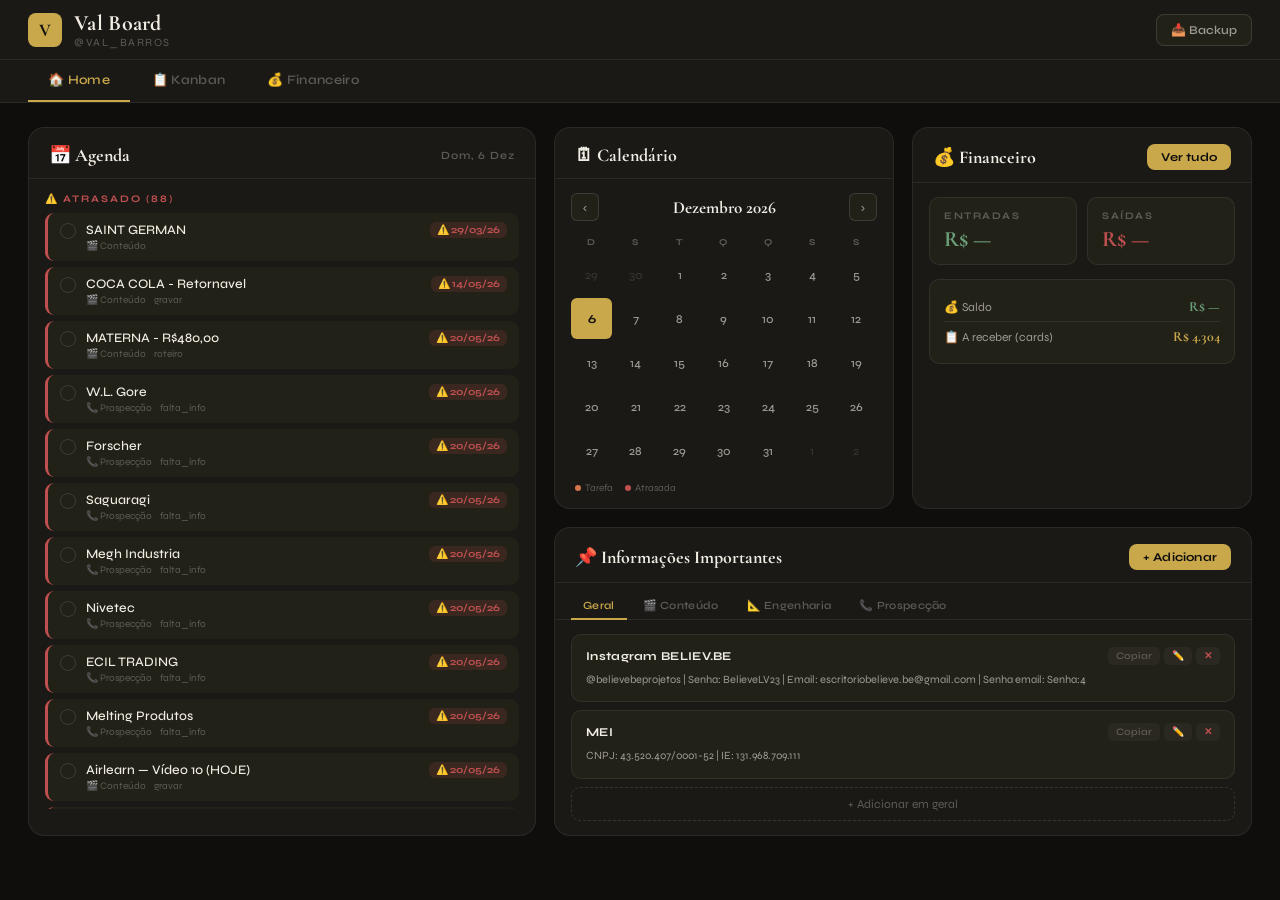
==== commit 61bd93f7: "Add files via upload" ====
--- a/val-board.html
+++ b/val-board.html
@@ -1266,6 +1266,7 @@
   </div>
   <div class="header-right" style="display:flex;align-items:center;gap:10px;">
     <span id="syncStatus" style="font-size:10px;color:var(--text3);letter-spacing:1px;"></span>
+    <button onclick="exportBackup()" style="background:var(--surface2);border:1px solid var(--border2);color:var(--text2);padding:8px 14px;border-radius:8px;font-family:Syne,sans-serif;font-size:12px;font-weight:600;cursor:pointer;transition:all 0.2s;" title="Exportar backup para enviar ao Claude">📥 Backup</button>
     <button class="btn-primary" id="btnNovaTask" onclick="openModal()" style="display:none">+ Nova tarefa</button>
   </div>
 </header>
@@ -2715,6 +2716,38 @@
 }
 
 // ── TOAST ────────────────────────────────────────────────────────────
+function exportBackup() {
+  // Pegar cards do Supabase ou do estado atual
+  const data = {
+    exportDate: new Date().toISOString(),
+    totalCards: cards.length,
+    cards: cards.map(c => ({
+      id: c.id,
+      title: c.title,
+      desc: c.desc || '',
+      notes: c.notes || '',
+      cat: c.cat,
+      tag: c.tag || '',
+      status: c.status || '',
+      value: c.value || 0,
+      due: c.due || '',
+      payDate: c.payDate || '',
+      prio: c.prio || 'medium',
+      col: c.col,
+    }))
+  };
+
+  const json = JSON.stringify(data, null, 2);
+  const blob = new Blob([json], { type: 'application/json' });
+  const url = URL.createObjectURL(blob);
+  const a = document.createElement('a');
+  a.href = url;
+  a.download = 'valboard-backup-' + new Date().toISOString().split('T')[0] + '.json';
+  a.click();
+  URL.revokeObjectURL(url);
+  showToast('✅ Backup exportado! Mande o arquivo para o Claude.');
+}
+
 function showToast(msg) {
   let t = document.getElementById('toast');
   if (!t) {
